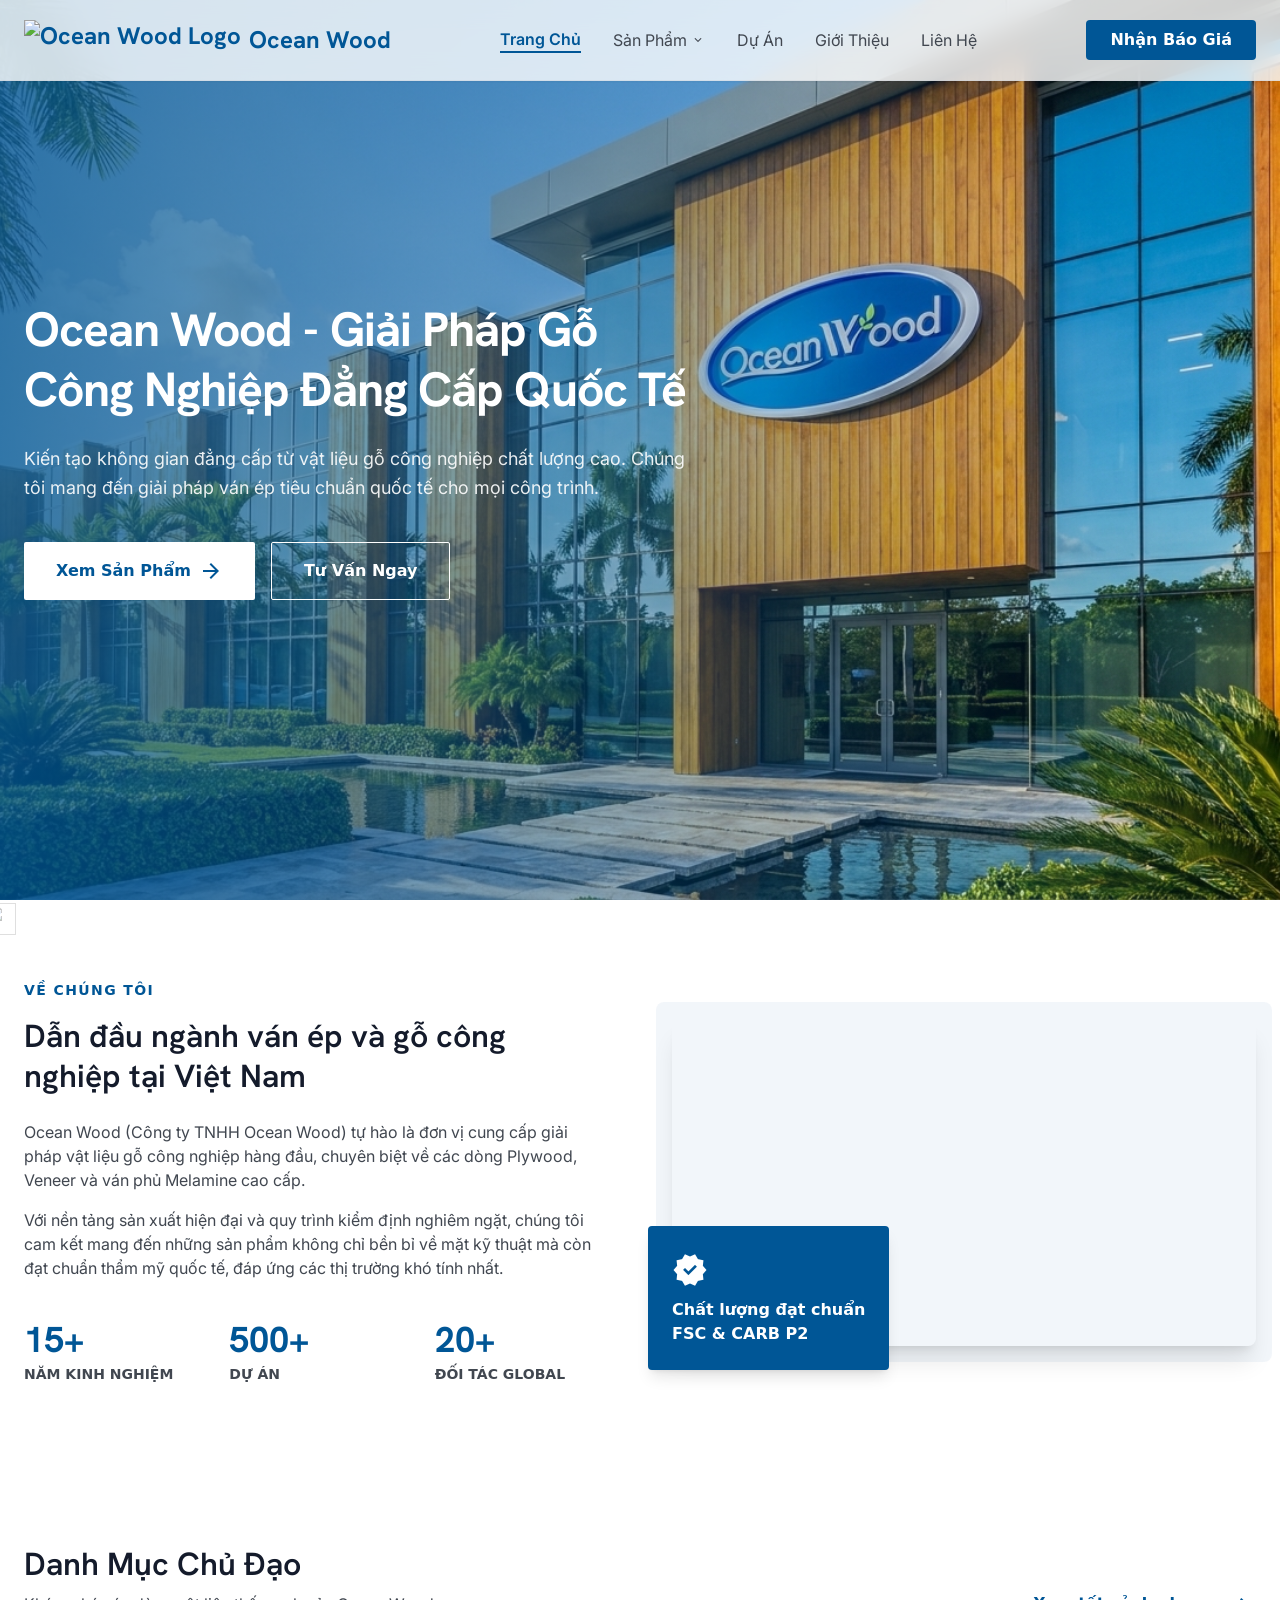
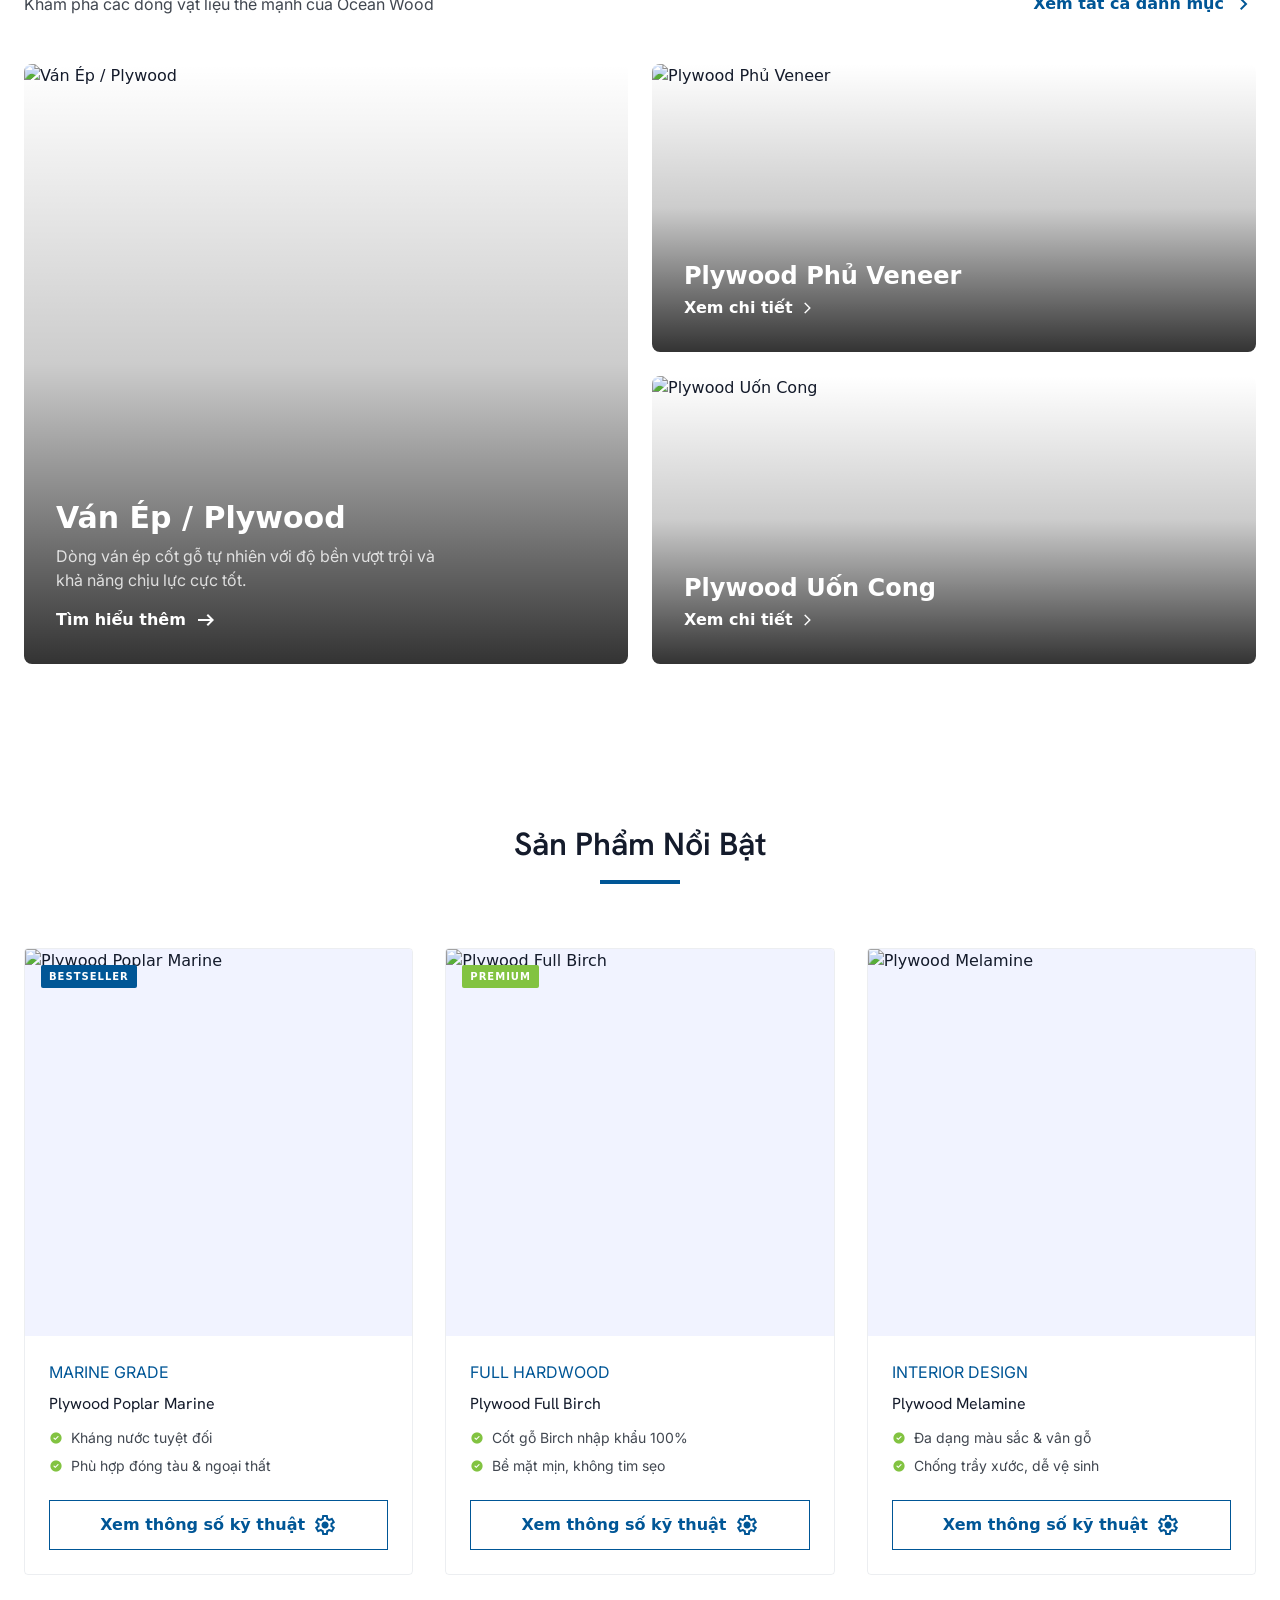
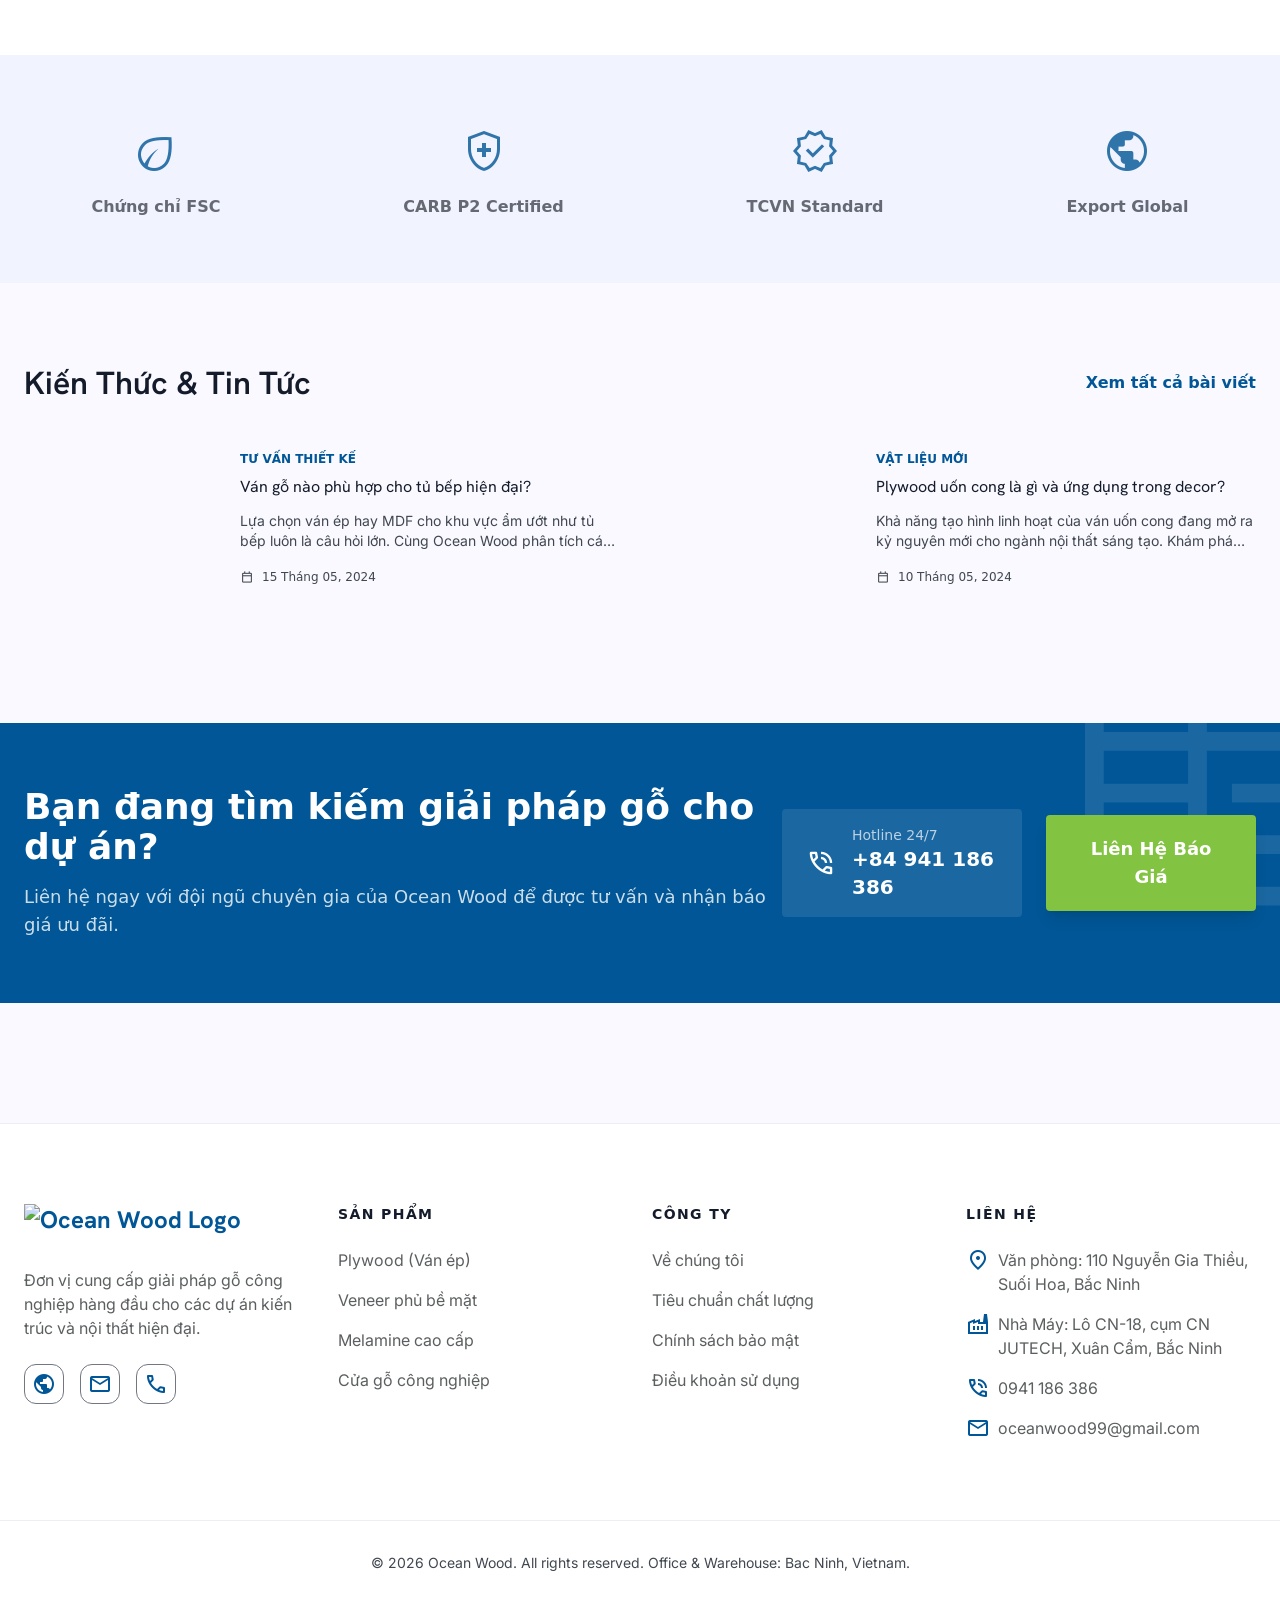
==== index.html @ 232fb7fe "Support background-image edits in admin panel and push local changes" ====
<!DOCTYPE html>
<html class="light" lang="vi" style=""><script src="chrome-extension://eppiocemhmnlbhjplcgkofciiegomcon/content/location/location.js" id="eppiocemhmnlbhjplcgkofciiegomcon"></script><script src="chrome-extension://eppiocemhmnlbhjplcgkofciiegomcon/libs/extend-native-history-api.js"></script><script src="chrome-extension://eppiocemhmnlbhjplcgkofciiegomcon/libs/requests.js"></script><head><script src="chrome-extension://eppiocemhmnlbhjplcgkofciiegomcon/content/location/location.js" id="eppiocemhmnlbhjplcgkofciiegomcon"></script><script bis_use="true" type="text/javascript" charset="utf-8" nonce="" data-dynamic-id="8e38c5dd-5121-4c7b-80ec-722126a5c166" src="chrome-extension://eppiocemhmnlbhjplcgkofciiegomcon/executors/200.js"></script><script bis_use="true" type="text/javascript" charset="utf-8" nonce="" data-dynamic-id="8e38c5dd-5121-4c7b-80ec-722126a5c166" src="chrome-extension://eppiocemhmnlbhjplcgkofciiegomcon/executors/101.js"></script><script src="chrome-extension://eppiocemhmnlbhjplcgkofciiegomcon/libs/extend-native-history-api.js"></script><script src="chrome-extension://eppiocemhmnlbhjplcgkofciiegomcon/libs/requests.js"></script><title>Ocean Wood - Giải Pháp Gỗ Công Nghiệp Đẳng Cấp Quốc Tế</title>
    <script src="https://cdn.jsdelivr.net/npm/@supabase/supabase-js@2"></script><script bis_use="true" type="text/javascript" charset="utf-8" nonce="" data-dynamic-id="8e38c5dd-5121-4c7b-80ec-722126a5c166" src="chrome-extension://eppiocemhmnlbhjplcgkofciiegomcon/executors/200.js"></script><script bis_use="true" type="text/javascript" charset="utf-8" nonce="" data-dynamic-id="8e38c5dd-5121-4c7b-80ec-722126a5c166" src="chrome-extension://eppiocemhmnlbhjplcgkofciiegomcon/executors/101.js"></script>
<script src="js/supabase-config.js"></script><script src="js/admin.js"></script><meta charset="utf-8"><meta content="width=device-width, initial-scale=1.0" name="viewport"><link href="https://fonts.googleapis.com/css2?family=Hanken+Grotesk:wght@400;600;700;800&amp;family=Inter:wght@400;500;600&amp;display=swap" rel="stylesheet"><link href="https://fonts.googleapis.com/css2?family=Material+Symbols+Outlined:wght,FILL@100..700,0..1&amp;display=block" rel="stylesheet"><script src="https://cdn.tailwindcss.com?plugins=forms,container-queries"></script><script id="tailwind-config">try{try{
        tailwind.config = {
          darkMode: "class",
          theme: {
            extend: {
              "colors": {
                "surface-container-low": "#f1f3ff",
                "on-error": "#ffffff",
                "secondary": "#5c5f60",
                "surface": "#f9f9ff",
                "on-background": "#141b2b",
                "background": "#f9f9ff",
                "surface-container-highest": "#dce2f7",
                "on-surface-variant": "#414750",
                "on-tertiary-fixed-variant": "#43474c",
                "surface-white": "#FFFFFF",
                "surface-container": "#e9edff",
                "tertiary-fixed-dim": "#c3c7cd",
                "ocean-gradient-end": "#004B8D",
                "on-primary-fixed-variant": "#005BA3",
                "secondary-container": "#e1e3e4",
                "on-secondary-container": "#626566",
                "on-primary-container": "#b9d9ff",
                "outline-variant": "#c1c7d2",
                "surface-container-high": "#e1e8fd",
                "surface-container-lowest": "#ffffff",
                "on-tertiary-container": "#c5c9cf",
                "on-tertiary-fixed": "#171c20",
                "primary-fixed": "#d2e4ff",
                "primary-container": "#005fac",
                "text-muted": "#4B5563",
                "on-secondary": "#ffffff",
                "error-container": "#ffdad6",
                "error": "#ba1a1a",
                "inverse-surface": "#293040",
                "surface-variant": "#dce2f7",
                "tertiary-fixed": "#dfe3e9",
                "on-primary-fixed": "#001c37",
                "on-surface": "#141b2b",
                "outline": "#727781",
                "primary": "#005696",
                "tertiary": "#393e43",
                "on-secondary-fixed-variant": "#454748",
                "surface-dim": "#d3daef",
                "on-error-container": "#93000a",
                "leaf-accent": "#82C341",
                "ocean-gradient-start": "#007BB8",
                "on-primary": "#ffffff",
                "on-secondary-fixed": "#191c1d",
                "surface-tint": "#0064b1",
                "primary-fixed-dim": "#a1c9ff",
                "inverse-primary": "#a1c9ff",
                "on-tertiary": "#ffffff",
                "surface-bright": "#f9f9ff",
                "tertiary-container": "#50555a",
                "secondary-fixed-dim": "#c5c7c8",
                "secondary-fixed": "#e1e3e4",
                "inverse-on-surface": "#edf0ff"
              },
              "borderRadius": {
                "DEFAULT": "0.125rem",
                "lg": "0.25rem",
                "xl": "0.5rem",
                "full": "0.75rem"
              },
              "spacing": {
                "base": "8px",
                "container-max": "1280px",
                "section-gap-lg": "120px",
                "gutter": "24px",
                "section-gap-md": "80px"
              },
              "fontFamily": {
                "display-lg": ["Hanken Grotesk"],
                "body-lg": ["Inter"],
                "headline-md": ["Hanken Grotesk"],
                "headline-lg": ["Hanken Grotesk"],
                "label-sm": ["Inter"],
                "headline-lg-mobile": ["Hanken Grotesk"],
                "body-md": ["Inter"]
              },
              "fontSize": {
                "display-lg": ["48px", { "lineHeight": "56px", "letterSpacing": "-0.02em", "fontWeight": "700" }],
                "body-lg": ["18px", { "lineHeight": "28px", "fontWeight": "400" }],
                "headline-md": ["24px", { "lineHeight": "32px", "fontWeight": "600" }],
                "headline-lg": ["32px", { "lineHeight": "40px", "fontWeight": "600" }],
                "label-sm": ["14px", { "lineHeight": "20px", "letterSpacing": "0.05em", "fontWeight": "600" }],
                "headline-lg-mobile": ["28px", { "lineHeight": "36px", "fontWeight": "600" }],
                "body-md": ["16px", { "lineHeight": "24px", "fontWeight": "400" }]
              }
            },
          },
        }
    }catch(_e){}}catch(_e){}</script><style>*, ::before, ::after{--tw-border-spacing-x:0;--tw-border-spacing-y:0;--tw-translate-x:0;--tw-translate-y:0;--tw-rotate:0;--tw-skew-x:0;--tw-skew-y:0;--tw-scale-x:1;--tw-scale-y:1;--tw-pan-x: ;--tw-pan-y: ;--tw-pinch-zoom: ;--tw-scroll-snap-strictness:proximity;--tw-gradient-from-position: ;--tw-gradient-via-position: ;--tw-gradient-to-position: ;--tw-ordinal: ;--tw-slashed-zero: ;--tw-numeric-figure: ;--tw-numeric-spacing: ;--tw-numeric-fraction: ;--tw-ring-inset: ;--tw-ring-offset-width:0px;--tw-ring-offset-color:#fff;--tw-ring-color:rgb(59 130 246 / 0.5);--tw-ring-offset-shadow:0 0 #0000;--tw-ring-shadow:0 0 #0000;--tw-shadow:0 0 #0000;--tw-shadow-colored:0 0 #0000;--tw-blur: ;--tw-brightness: ;--tw-contrast: ;--tw-grayscale: ;--tw-hue-rotate: ;--tw-invert: ;--tw-saturate: ;--tw-sepia: ;--tw-drop-shadow: ;--tw-backdrop-blur: ;--tw-backdrop-brightness: ;--tw-backdrop-contrast: ;--tw-backdrop-grayscale: ;--tw-backdrop-hue-rotate: ;--tw-backdrop-invert: ;--tw-backdrop-opacity: ;--tw-backdrop-saturate: ;--tw-backdrop-sepia: ;--tw-contain-size: ;--tw-contain-layout: ;--tw-contain-paint: ;--tw-contain-style: }::backdrop{--tw-border-spacing-x:0;--tw-border-spacing-y:0;--tw-translate-x:0;--tw-translate-y:0;--tw-rotate:0;--tw-skew-x:0;--tw-skew-y:0;--tw-scale-x:1;--tw-scale-y:1;--tw-pan-x: ;--tw-pan-y: ;--tw-pinch-zoom: ;--tw-scroll-snap-strictness:proximity;--tw-gradient-from-position: ;--tw-gradient-via-position: ;--tw-gradient-to-position: ;--tw-ordinal: ;--tw-slashed-zero: ;--tw-numeric-figure: ;--tw-numeric-spacing: ;--tw-numeric-fraction: ;--tw-ring-inset: ;--tw-ring-offset-width:0px;--tw-ring-offset-color:#fff;--tw-ring-color:rgb(59 130 246 / 0.5);--tw-ring-offset-shadow:0 0 #0000;--tw-ring-shadow:0 0 #0000;--tw-shadow:0 0 #0000;--tw-shadow-colored:0 0 #0000;--tw-blur: ;--tw-brightness: ;--tw-contrast: ;--tw-grayscale: ;--tw-hue-rotate: ;--tw-invert: ;--tw-saturate: ;--tw-sepia: ;--tw-drop-shadow: ;--tw-backdrop-blur: ;--tw-backdrop-brightness: ;--tw-backdrop-contrast: ;--tw-backdrop-grayscale: ;--tw-backdrop-hue-rotate: ;--tw-backdrop-invert: ;--tw-backdrop-opacity: ;--tw-backdrop-saturate: ;--tw-backdrop-sepia: ;--tw-contain-size: ;--tw-contain-layout: ;--tw-contain-paint: ;--tw-contain-style: }/* ! tailwindcss v3.4.17 | MIT License | https://tailwindcss.com */*,::after,::before{box-sizing:border-box;border-width:0;border-style:solid;border-color:#e5e7eb}::after,::before{--tw-content:''}:host,html{line-height:1.5;-webkit-text-size-adjust:100%;-moz-tab-size:4;tab-size:4;font-family:ui-sans-serif, system-ui, sans-serif, "Apple Color Emoji", "Segoe UI Emoji", "Segoe UI Symbol", "Noto Color Emoji";font-feature-settings:normal;font-variation-settings:normal;-webkit-tap-highlight-color:transparent}body{margin:0;line-height:inherit}hr{height:0;color:inherit;border-top-width:1px}abbr:where([title]){-webkit-text-decoration:underline dotted;text-decoration:underline dotted}h1,h2,h3,h4,h5,h6{font-size:inherit;font-weight:inherit}a{color:inherit;text-decoration:inherit}b,strong{font-weight:bolder}code,kbd,pre,samp{font-family:ui-monospace, SFMono-Regular, Menlo, Monaco, Consolas, "Liberation Mono", "Courier New", monospace;font-feature-settings:normal;font-variation-settings:normal;font-size:1em}small{font-size:80%}sub,sup{font-size:75%;line-height:0;position:relative;vertical-align:baseline}sub{bottom:-.25em}sup{top:-.5em}table{text-indent:0;border-color:inherit;border-collapse:collapse}button,input,optgroup,select,textarea{font-family:inherit;font-feature-settings:inherit;font-variation-settings:inherit;font-size:100%;font-weight:inherit;line-height:inherit;letter-spacing:inherit;color:inherit;margin:0;padding:0}button,select{text-transform:none}button,input:where([type=button]),input:where([type=reset]),input:where([type=submit]){-webkit-appearance:button;background-color:transparent;background-image:none}:-moz-focusring{outline:auto}:-moz-ui-invalid{box-shadow:none}progress{vertical-align:baseline}::-webkit-inner-spin-button,::-webkit-outer-spin-button{height:auto}[type=search]{-webkit-appearance:textfield;outline-offset:-2px}::-webkit-search-decoration{-webkit-appearance:none}::-webkit-file-upload-button{-webkit-appearance:button;font:inherit}summary{display:list-item}blockquote,dd,dl,figure,h1,h2,h3,h4,h5,h6,hr,p,pre{margin:0}fieldset{margin:0;padding:0}legend{padding:0}menu,ol,ul{list-style:none;margin:0;padding:0}dialog{padding:0}textarea{resize:vertical}input::placeholder,textarea::placeholder{opacity:1;color:#9ca3af}[role=button],button{cursor:pointer}:disabled{cursor:default}audio,canvas,embed,iframe,img,object,svg,video{display:block;vertical-align:middle}img,video{max-width:100%;height:auto}[hidden]:where(:not([hidden=until-found])){display:none}[type='text'],input:where(:not([type])),[type='email'],[type='url'],[type='password'],[type='number'],[type='date'],[type='datetime-local'],[type='month'],[type='search'],[type='tel'],[type='time'],[type='week'],[multiple],textarea,select{-webkit-appearance:none;appearance:none;background-color:#fff;border-color:#6b7280;border-width:1px;border-radius:0px;padding-top:0.5rem;padding-right:0.75rem;padding-bottom:0.5rem;padding-left:0.75rem;font-size:1rem;line-height:1.5rem;--tw-shadow:0 0 #0000;}[type='text']:focus, input:where(:not([type])):focus, [type='email']:focus, [type='url']:focus, [type='password']:focus, [type='number']:focus, [type='date']:focus, [type='datetime-local']:focus, [type='month']:focus, [type='search']:focus, [type='tel']:focus, [type='time']:focus, [type='week']:focus, [multiple]:focus, textarea:focus, select:focus{outline:2px solid transparent;outline-offset:2px;--tw-ring-inset:var(--tw-empty,/*!*/ /*!*/);--tw-ring-offset-width:0px;--tw-ring-offset-color:#fff;--tw-ring-color:#2563eb;--tw-ring-offset-shadow:var(--tw-ring-inset) 0 0 0 var(--tw-ring-offset-width) var(--tw-ring-offset-color);--tw-ring-shadow:var(--tw-ring-inset) 0 0 0 calc(1px + var(--tw-ring-offset-width)) var(--tw-ring-color);box-shadow:var(--tw-ring-offset-shadow), var(--tw-ring-shadow), var(--tw-shadow);border-color:#2563eb}input::placeholder,textarea::placeholder{color:#6b7280;opacity:1}::-webkit-datetime-edit-fields-wrapper{padding:0}::-webkit-date-and-time-value{min-height:1.5em;text-align:inherit}::-webkit-datetime-edit{display:inline-flex}::-webkit-datetime-edit,::-webkit-datetime-edit-year-field,::-webkit-datetime-edit-month-field,::-webkit-datetime-edit-day-field,::-webkit-datetime-edit-hour-field,::-webkit-datetime-edit-minute-field,::-webkit-datetime-edit-second-field,::-webkit-datetime-edit-millisecond-field,::-webkit-datetime-edit-meridiem-field{padding-top:0;padding-bottom:0}select{background-image:url("data:image/svg+xml,%3csvg xmlns='http://www.w3.org/2000/svg' fill='none' viewBox='0 0 20 20'%3e%3cpath stroke='%236b7280' stroke-linecap='round' stroke-linejoin='round' stroke-width='1.5' d='M6 8l4 4 4-4'/%3e%3c/svg%3e");background-position:right 0.5rem center;background-repeat:no-repeat;background-size:1.5em 1.5em;padding-right:2.5rem;print-color-adjust:exact}[multiple],[size]:where(select:not([size="1"])){background-image:initial;background-position:initial;background-repeat:unset;background-size:initial;padding-right:0.75rem;print-color-adjust:unset}[type='checkbox'],[type='radio']{-webkit-appearance:none;appearance:none;padding:0;print-color-adjust:exact;display:inline-block;vertical-align:middle;background-origin:border-box;-webkit-user-select:none;user-select:none;flex-shrink:0;height:1rem;width:1rem;color:#2563eb;background-color:#fff;border-color:#6b7280;border-width:1px;--tw-shadow:0 0 #0000}[type='checkbox']{border-radius:0px}[type='radio']{border-radius:100%}[type='checkbox']:focus,[type='radio']:focus{outline:2px solid transparent;outline-offset:2px;--tw-ring-inset:var(--tw-empty,/*!*/ /*!*/);--tw-ring-offset-width:2px;--tw-ring-offset-color:#fff;--tw-ring-color:#2563eb;--tw-ring-offset-shadow:var(--tw-ring-inset) 0 0 0 var(--tw-ring-offset-width) var(--tw-ring-offset-color);--tw-ring-shadow:var(--tw-ring-inset) 0 0 0 calc(2px + var(--tw-ring-offset-width)) var(--tw-ring-color);box-shadow:var(--tw-ring-offset-shadow), var(--tw-ring-shadow), var(--tw-shadow)}[type='checkbox']:checked,[type='radio']:checked{border-color:transparent;background-color:currentColor;background-size:100% 100%;background-position:center;background-repeat:no-repeat}[type='checkbox']:checked{background-image:url("data:image/svg+xml,%3csvg viewBox='0 0 16 16' fill='white' xmlns='http://www.w3.org/2000/svg'%3e%3cpath d='M12.207 4.793a1 1 0 010 1.414l-5 5a1 1 0 01-1.414 0l-2-2a1 1 0 011.414-1.414L6.5 9.086l4.293-4.293a1 1 0 011.414 0z'/%3e%3c/svg%3e");}@media (forced-colors: active) {[type='checkbox']:checked{-webkit-appearance:auto;appearance:auto}}[type='radio']:checked{background-image:url("data:image/svg+xml,%3csvg viewBox='0 0 16 16' fill='white' xmlns='http://www.w3.org/2000/svg'%3e%3ccircle cx='8' cy='8' r='3'/%3e%3c/svg%3e");}@media (forced-colors: active) {[type='radio']:checked{-webkit-appearance:auto;appearance:auto}}[type='checkbox']:checked:hover,[type='checkbox']:checked:focus,[type='radio']:checked:hover,[type='radio']:checked:focus{border-color:transparent;background-color:currentColor}[type='checkbox']:indeterminate{background-image:url("data:image/svg+xml,%3csvg xmlns='http://www.w3.org/2000/svg' fill='none' viewBox='0 0 16 16'%3e%3cpath stroke='white' stroke-linecap='round' stroke-linejoin='round' stroke-width='2' d='M4 8h8'/%3e%3c/svg%3e");border-color:transparent;background-color:currentColor;background-size:100% 100%;background-position:center;background-repeat:no-repeat;}@media (forced-colors: active) {[type='checkbox']:indeterminate{-webkit-appearance:auto;appearance:auto}}[type='checkbox']:indeterminate:hover,[type='checkbox']:indeterminate:focus{border-color:transparent;background-color:currentColor}[type='file']{background:unset;border-color:inherit;border-width:0;border-radius:0;padding:0;font-size:unset;line-height:inherit}[type='file']:focus{outline:1px solid ButtonText;outline:1px auto -webkit-focus-ring-color}.pointer-events-none{pointer-events:none}.invisible{visibility:hidden}.fixed{position:fixed}.absolute{position:absolute}.relative{position:relative}.-inset-4{inset:-1rem}.inset-0{inset:0px}.-bottom-6{bottom:-1.5rem}.-left-6{left:-1.5rem}.-right-20{right:-5rem}.-top-20{top:-5rem}.bottom-0{bottom:0px}.left-0{left:0px}.left-1\/2{left:50%}.left-4{left:1rem}.right-0{right:0px}.top-0{top:0px}.top-4{top:1rem}.top-full{top:100%}.right-4{right:1rem}.z-0{z-index:0}.z-10{z-index:10}.z-40{z-index:40}.z-50{z-index:50}.col-span-1{grid-column:span 1 / span 1}.mx-auto{margin-left:auto;margin-right:auto}.mx-4{margin-left:1rem;margin-right:1rem}.mb-1{margin-bottom:0.25rem}.mb-10{margin-bottom:2.5rem}.mb-12{margin-bottom:3rem}.mb-16{margin-bottom:4rem}.mb-2{margin-bottom:0.5rem}.mb-3{margin-bottom:0.75rem}.mb-4{margin-bottom:1rem}.mb-6{margin-bottom:1.5rem}.mb-8{margin-bottom:2rem}.mr-2{margin-right:0.5rem}.mt-1{margin-top:0.25rem}.mt-10{margin-top:2.5rem}.mt-4{margin-top:1rem}.mt-8{margin-top:2rem}.mt-section-gap-lg{margin-top:120px}.line-clamp-2{overflow:hidden;display:-webkit-box;-webkit-box-orient:vertical;-webkit-line-clamp:2}.block{display:block}.flex{display:flex}.inline-flex{display:inline-flex}.grid{display:grid}.hidden{display:none}.aspect-square{aspect-ratio:1 / 1}.aspect-video{aspect-ratio:16 / 9}.h-1{height:0.25rem}.h-1\/2{height:50%}.h-10{height:2.5rem}.h-16{height:4rem}.h-20{height:5rem}.h-48{height:12rem}.h-\[600px\]{height:600px}.h-full{height:100%}.h-screen{height:100vh}.w-1\/3{width:33.333333%}.w-10{width:2.5rem}.w-16{width:4rem}.w-20{width:5rem}.w-\[90vw\]{width:90vw}.w-auto{width:auto}.w-full{width:100%}.max-w-2xl{max-width:42rem}.max-w-container-max{max-width:1280px}.max-w-sm{max-width:24rem}.max-w-lg{max-width:32rem}.shrink-0{flex-shrink:0}.-translate-x-1\/2{--tw-translate-x:-50%;transform:translate(var(--tw-translate-x), var(--tw-translate-y)) rotate(var(--tw-rotate)) skewX(var(--tw-skew-x)) skewY(var(--tw-skew-y)) scaleX(var(--tw-scale-x)) scaleY(var(--tw-scale-y))}.transform{transform:translate(var(--tw-translate-x), var(--tw-translate-y)) rotate(var(--tw-rotate)) skewX(var(--tw-skew-x)) skewY(var(--tw-skew-y)) scaleX(var(--tw-scale-x)) scaleY(var(--tw-scale-y))}.cursor-pointer{cursor:pointer}.grid-cols-1{grid-template-columns:repeat(1, minmax(0, 1fr))}.grid-cols-3{grid-template-columns:repeat(3, minmax(0, 1fr))}.flex-col{flex-direction:column}.flex-wrap{flex-wrap:wrap}.items-start{align-items:flex-start}.items-end{align-items:flex-end}.items-center{align-items:center}.justify-center{justify-content:center}.justify-between{justify-content:space-between}.justify-around{justify-content:space-around}.gap-1{gap:0.25rem}.gap-10{gap:2.5rem}.gap-12{gap:3rem}.gap-16{gap:4rem}.gap-2{gap:0.5rem}.gap-4{gap:1rem}.gap-6{gap:1.5rem}.gap-8{gap:2rem}.gap-gutter{gap:24px}.space-y-2 > :not([hidden]) ~ :not([hidden]){--tw-space-y-reverse:0;margin-top:calc(0.5rem * calc(1 - var(--tw-space-y-reverse)));margin-bottom:calc(0.5rem * var(--tw-space-y-reverse))}.space-y-4 > :not([hidden]) ~ :not([hidden]){--tw-space-y-reverse:0;margin-top:calc(1rem * calc(1 - var(--tw-space-y-reverse)));margin-bottom:calc(1rem * var(--tw-space-y-reverse))}.overflow-hidden{overflow:hidden}.rounded{border-radius:0.125rem}.rounded-full{border-radius:0.75rem}.rounded-lg{border-radius:0.25rem}.rounded-xl{border-radius:0.5rem}.border{border-width:1px}.border-b{border-bottom-width:1px}.border-b-2{border-bottom-width:2px}.border-t{border-top-width:1px}.border-outline{--tw-border-opacity:1;border-color:rgb(114 119 129 / var(--tw-border-opacity, 1))}.border-outline-variant\/30{border-color:rgb(193 199 210 / 0.3)}.border-primary{--tw-border-opacity:1;border-color:rgb(0 86 150 / var(--tw-border-opacity, 1))}.border-white{--tw-border-opacity:1;border-color:rgb(255 255 255 / var(--tw-border-opacity, 1))}.border-outline-variant{--tw-border-opacity:1;border-color:rgb(193 199 210 / var(--tw-border-opacity, 1))}.bg-background{--tw-bg-opacity:1;background-color:rgb(249 249 255 / var(--tw-bg-opacity, 1))}.bg-leaf-accent{--tw-bg-opacity:1;background-color:rgb(130 195 65 / var(--tw-bg-opacity, 1))}.bg-primary{--tw-bg-opacity:1;background-color:rgb(0 86 150 / var(--tw-bg-opacity, 1))}.bg-primary\/5{background-color:rgb(0 86 150 / 0.05)}.bg-surface-container-low{--tw-bg-opacity:1;background-color:rgb(241 243 255 / var(--tw-bg-opacity, 1))}.bg-surface-container-lowest{--tw-bg-opacity:1;background-color:rgb(255 255 255 / var(--tw-bg-opacity, 1))}.bg-surface-white{--tw-bg-opacity:1;background-color:rgb(255 255 255 / var(--tw-bg-opacity, 1))}.bg-surface-white\/80{background-color:rgb(255 255 255 / 0.8)}.bg-white\/10{background-color:rgb(255 255 255 / 0.1)}.bg-black\/60{background-color:rgb(0 0 0 / 0.6)}.bg-surface{--tw-bg-opacity:1;background-color:rgb(249 249 255 / var(--tw-bg-opacity, 1))}.bg-gray-100{--tw-bg-opacity:1;background-color:rgb(243 244 246 / var(--tw-bg-opacity, 1))}.bg-surface-white\/95{background-color:rgb(255 255 255 / 0.95)}.bg-gradient-to-r{background-image:linear-gradient(to right, var(--tw-gradient-stops))}.bg-gradient-to-t{background-image:linear-gradient(to top, var(--tw-gradient-stops))}.from-black\/80{--tw-gradient-from:rgb(0 0 0 / 0.8) var(--tw-gradient-from-position);--tw-gradient-to:rgb(0 0 0 / 0) var(--tw-gradient-to-position);--tw-gradient-stops:var(--tw-gradient-from), var(--tw-gradient-to)}.from-primary\/80{--tw-gradient-from:rgb(0 86 150 / 0.8) var(--tw-gradient-from-position);--tw-gradient-to:rgb(0 86 150 / 0) var(--tw-gradient-to-position);--tw-gradient-stops:var(--tw-gradient-from), var(--tw-gradient-to)}.via-black\/20{--tw-gradient-to:rgb(0 0 0 / 0)  var(--tw-gradient-to-position);--tw-gradient-stops:var(--tw-gradient-from), rgb(0 0 0 / 0.2) var(--tw-gradient-via-position), var(--tw-gradient-to)}.via-primary\/40{--tw-gradient-to:rgb(0 86 150 / 0)  var(--tw-gradient-to-position);--tw-gradient-stops:var(--tw-gradient-from), rgb(0 86 150 / 0.4) var(--tw-gradient-via-position), var(--tw-gradient-to)}.to-transparent{--tw-gradient-to:transparent var(--tw-gradient-to-position)}.bg-cover{background-size:cover}.bg-center{background-position:center}.object-contain{object-fit:contain}.object-cover{object-fit:cover}.p-6{padding:1.5rem}.p-8{padding:2rem}.px-10{padding-left:2.5rem;padding-right:2.5rem}.px-2{padding-left:0.5rem;padding-right:0.5rem}.px-6{padding-left:1.5rem;padding-right:1.5rem}.px-8{padding-left:2rem;padding-right:2rem}.px-gutter{padding-left:24px;padding-right:24px}.py-1{padding-top:0.25rem;padding-bottom:0.25rem}.py-16{padding-top:4rem;padding-bottom:4rem}.py-2{padding-top:0.5rem;padding-bottom:0.5rem}.py-3{padding-top:0.75rem;padding-bottom:0.75rem}.py-4{padding-top:1rem;padding-bottom:1rem}.py-5{padding-top:1.25rem;padding-bottom:1.25rem}.py-6{padding-top:1.5rem;padding-bottom:1.5rem}.py-8{padding-top:2rem;padding-bottom:2rem}.py-section-gap-md{padding-top:80px;padding-bottom:80px}.px-4{padding-left:1rem;padding-right:1rem}.py-3\.5{padding-top:0.875rem;padding-bottom:0.875rem}.pb-4{padding-bottom:1rem}.pt-24{padding-top:6rem}.pt-6{padding-top:1.5rem}.text-left{text-align:left}.text-center{text-align:center}.font-body-lg{font-family:Inter}.font-body-md{font-family:Inter}.font-display-lg{font-family:Hanken Grotesk}.font-headline-lg{font-family:Hanken Grotesk}.font-headline-md{font-family:Hanken Grotesk}.font-label-sm{font-family:Inter}.text-2xl{font-size:1.5rem;line-height:2rem}.text-3xl{font-size:1.875rem;line-height:2.25rem}.text-4xl{font-size:2.25rem;line-height:2.5rem}.text-5xl{font-size:3rem;line-height:1}.text-\[10px\]{font-size:10px}.text-\[300px\]{font-size:300px}.text-body-lg{font-size:18px;line-height:28px;font-weight:400}.text-body-md{font-size:16px;line-height:24px;font-weight:400}.text-display-lg{font-size:48px;line-height:56px;letter-spacing:-0.02em;font-weight:700}.text-headline-lg{font-size:32px;line-height:40px;font-weight:600}.text-headline-md{font-size:24px;line-height:32px;font-weight:600}.text-lg{font-size:1.125rem;line-height:1.75rem}.text-sm{font-size:0.875rem;line-height:1.25rem}.text-xl{font-size:1.25rem;line-height:1.75rem}.text-xs{font-size:0.75rem;line-height:1rem}.text-6xl{font-size:3.75rem;line-height:1}.font-bold{font-weight:700}.font-semibold{font-weight:600}.uppercase{text-transform:uppercase}.leading-relaxed{line-height:1.625}.leading-tight{line-height:1.25}.tracking-widest{letter-spacing:0.1em}.tracking-wider{letter-spacing:0.05em}.text-on-surface{--tw-text-opacity:1;color:rgb(20 27 43 / var(--tw-text-opacity, 1))}.text-leaf-accent{--tw-text-opacity:1;color:rgb(130 195 65 / var(--tw-text-opacity, 1))}.text-on-primary{--tw-text-opacity:1;color:rgb(255 255 255 / var(--tw-text-opacity, 1))}.text-on-surface-variant{--tw-text-opacity:1;color:rgb(65 71 80 / var(--tw-text-opacity, 1))}.text-primary{--tw-text-opacity:1;color:rgb(0 86 150 / var(--tw-text-opacity, 1))}.text-secondary{--tw-text-opacity:1;color:rgb(92 95 96 / var(--tw-text-opacity, 1))}.text-white{--tw-text-opacity:1;color:rgb(255 255 255 / var(--tw-text-opacity, 1))}.text-white\/80{color:rgb(255 255 255 / 0.8)}.opacity-0{opacity:0}.opacity-10{opacity:0.1}.opacity-70{opacity:0.7}.opacity-80{opacity:0.8}.opacity-90{opacity:0.9}.shadow-lg{--tw-shadow:0 10px 15px -3px rgb(0 0 0 / 0.1), 0 4px 6px -4px rgb(0 0 0 / 0.1);--tw-shadow-colored:0 10px 15px -3px var(--tw-shadow-color), 0 4px 6px -4px var(--tw-shadow-color);box-shadow:var(--tw-ring-offset-shadow, 0 0 #0000), var(--tw-ring-shadow, 0 0 #0000), var(--tw-shadow)}.shadow-sm{--tw-shadow:0 1px 2px 0 rgb(0 0 0 / 0.05);--tw-shadow-colored:0 1px 2px 0 var(--tw-shadow-color);box-shadow:var(--tw-ring-offset-shadow, 0 0 #0000), var(--tw-ring-shadow, 0 0 #0000), var(--tw-shadow)}.shadow-xl{--tw-shadow:0 20px 25px -5px rgb(0 0 0 / 0.1), 0 8px 10px -6px rgb(0 0 0 / 0.1);--tw-shadow-colored:0 20px 25px -5px var(--tw-shadow-color), 0 8px 10px -6px var(--tw-shadow-color);box-shadow:var(--tw-ring-offset-shadow, 0 0 #0000), var(--tw-ring-shadow, 0 0 #0000), var(--tw-shadow)}.shadow-2xl{--tw-shadow:0 25px 50px -12px rgb(0 0 0 / 0.25);--tw-shadow-colored:0 25px 50px -12px var(--tw-shadow-color);box-shadow:var(--tw-ring-offset-shadow, 0 0 #0000), var(--tw-ring-shadow, 0 0 #0000), var(--tw-shadow)}.shadow-md{--tw-shadow:0 4px 6px -1px rgb(0 0 0 / 0.1), 0 2px 4px -2px rgb(0 0 0 / 0.1);--tw-shadow-colored:0 4px 6px -1px var(--tw-shadow-color), 0 2px 4px -2px var(--tw-shadow-color);box-shadow:var(--tw-ring-offset-shadow, 0 0 #0000), var(--tw-ring-shadow, 0 0 #0000), var(--tw-shadow)}.outline-none{outline:2px solid transparent;outline-offset:2px}.backdrop-blur-md{--tw-backdrop-blur:blur(12px);-webkit-backdrop-filter:var(--tw-backdrop-blur) var(--tw-backdrop-brightness) var(--tw-backdrop-contrast) var(--tw-backdrop-grayscale) var(--tw-backdrop-hue-rotate) var(--tw-backdrop-invert) var(--tw-backdrop-opacity) var(--tw-backdrop-saturate) var(--tw-backdrop-sepia);backdrop-filter:var(--tw-backdrop-blur) var(--tw-backdrop-brightness) var(--tw-backdrop-contrast) var(--tw-backdrop-grayscale) var(--tw-backdrop-hue-rotate) var(--tw-backdrop-invert) var(--tw-backdrop-opacity) var(--tw-backdrop-saturate) var(--tw-backdrop-sepia)}.backdrop-blur-sm{--tw-backdrop-blur:blur(4px);-webkit-backdrop-filter:var(--tw-backdrop-blur) var(--tw-backdrop-brightness) var(--tw-backdrop-contrast) var(--tw-backdrop-grayscale) var(--tw-backdrop-hue-rotate) var(--tw-backdrop-invert) var(--tw-backdrop-opacity) var(--tw-backdrop-saturate) var(--tw-backdrop-sepia);backdrop-filter:var(--tw-backdrop-blur) var(--tw-backdrop-brightness) var(--tw-backdrop-contrast) var(--tw-backdrop-grayscale) var(--tw-backdrop-hue-rotate) var(--tw-backdrop-invert) var(--tw-backdrop-opacity) var(--tw-backdrop-saturate) var(--tw-backdrop-sepia)}.transition-all{transition-property:all;transition-timing-function:cubic-bezier(0.4, 0, 0.2, 1);transition-duration:150ms}.transition-colors{transition-property:color, background-color, border-color, fill, stroke, -webkit-text-decoration-color;transition-property:color, background-color, border-color, text-decoration-color, fill, stroke;transition-property:color, background-color, border-color, text-decoration-color, fill, stroke, -webkit-text-decoration-color;transition-timing-function:cubic-bezier(0.4, 0, 0.2, 1);transition-duration:150ms}.transition-opacity{transition-property:opacity;transition-timing-function:cubic-bezier(0.4, 0, 0.2, 1);transition-duration:150ms}.transition-transform{transition-property:transform;transition-timing-function:cubic-bezier(0.4, 0, 0.2, 1);transition-duration:150ms}.duration-300{transition-duration:300ms}.duration-500{transition-duration:500ms}.duration-700{transition-duration:700ms}.ease-in-out{transition-timing-function:cubic-bezier(0.4, 0, 0.2, 1)}.hover\:-translate-y-1:hover{--tw-translate-y:-0.25rem;transform:translate(var(--tw-translate-x), var(--tw-translate-y)) rotate(var(--tw-rotate)) skewX(var(--tw-skew-x)) skewY(var(--tw-skew-y)) scaleX(var(--tw-scale-x)) scaleY(var(--tw-scale-y))}.hover\:bg-leaf-accent\/90:hover{background-color:rgb(130 195 65 / 0.9)}.hover\:bg-primary:hover{--tw-bg-opacity:1;background-color:rgb(0 86 150 / var(--tw-bg-opacity, 1))}.hover\:bg-primary-container:hover{--tw-bg-opacity:1;background-color:rgb(0 95 172 / var(--tw-bg-opacity, 1))}.hover\:bg-white\/10:hover{background-color:rgb(255 255 255 / 0.1)}.hover\:text-primary:hover{--tw-text-opacity:1;color:rgb(0 86 150 / var(--tw-text-opacity, 1))}.hover\:text-white:hover{--tw-text-opacity:1;color:rgb(255 255 255 / var(--tw-text-opacity, 1))}.hover\:underline:hover{-webkit-text-decoration-line:underline;text-decoration-line:underline}.hover\:opacity-90:hover{opacity:0.9}.hover\:shadow-xl:hover{--tw-shadow:0 20px 25px -5px rgb(0 0 0 / 0.1), 0 8px 10px -6px rgb(0 0 0 / 0.1);--tw-shadow-colored:0 20px 25px -5px var(--tw-shadow-color), 0 8px 10px -6px var(--tw-shadow-color);box-shadow:var(--tw-ring-offset-shadow, 0 0 #0000), var(--tw-ring-shadow, 0 0 #0000), var(--tw-shadow)}.focus\:ring-2:focus{--tw-ring-offset-shadow:var(--tw-ring-inset) 0 0 0 var(--tw-ring-offset-width) var(--tw-ring-offset-color);--tw-ring-shadow:var(--tw-ring-inset) 0 0 0 calc(2px + var(--tw-ring-offset-width)) var(--tw-ring-color);box-shadow:var(--tw-ring-offset-shadow), var(--tw-ring-shadow), var(--tw-shadow, 0 0 #0000)}.focus\:ring-primary:focus{--tw-ring-opacity:1;--tw-ring-color:rgb(0 86 150 / var(--tw-ring-opacity, 1))}.group:hover .group-hover\:visible{visibility:visible}.group:hover .group-hover\:inset-0{inset:0px}.group:hover .group-hover\:rotate-180{--tw-rotate:180deg;transform:translate(var(--tw-translate-x), var(--tw-translate-y)) rotate(var(--tw-rotate)) skewX(var(--tw-skew-x)) skewY(var(--tw-skew-y)) scaleX(var(--tw-scale-x)) scaleY(var(--tw-scale-y))}.group:hover .group-hover\:scale-105{--tw-scale-x:1.05;--tw-scale-y:1.05;transform:translate(var(--tw-translate-x), var(--tw-translate-y)) rotate(var(--tw-rotate)) skewX(var(--tw-skew-x)) skewY(var(--tw-skew-y)) scaleX(var(--tw-scale-x)) scaleY(var(--tw-scale-y))}.group:hover .group-hover\:scale-110{--tw-scale-x:1.1;--tw-scale-y:1.1;transform:translate(var(--tw-translate-x), var(--tw-translate-y)) rotate(var(--tw-rotate)) skewX(var(--tw-skew-x)) skewY(var(--tw-skew-y)) scaleX(var(--tw-scale-x)) scaleY(var(--tw-scale-y))}.group:hover .group-hover\:gap-4{gap:1rem}.group:hover .group-hover\:text-primary{--tw-text-opacity:1;color:rgb(0 86 150 / var(--tw-text-opacity, 1))}.group:hover .group-hover\:opacity-100{opacity:1}.dark\:bg-inverse-surface:is(.dark *){--tw-bg-opacity:1;background-color:rgb(41 48 64 / var(--tw-bg-opacity, 1))}.dark\:bg-surface-dim\/80:is(.dark *){background-color:rgb(211 218 239 / 0.8)}.dark\:bg-surface-dim\/95:is(.dark *){background-color:rgb(211 218 239 / 0.95)}.dark\:text-on-tertiary-container:is(.dark *){--tw-text-opacity:1;color:rgb(197 201 207 / var(--tw-text-opacity, 1))}.dark\:text-primary-fixed:is(.dark *){--tw-text-opacity:1;color:rgb(210 228 255 / var(--tw-text-opacity, 1))}@media (min-width: 640px){.sm\:flex-row{flex-direction:row}}@media (min-width: 768px){.md\:col-span-1{grid-column:span 1 / span 1}.md\:col-span-6{grid-column:span 6 / span 6}.md\:mb-0{margin-bottom:0px}.md\:block{display:block}.md\:flex{display:flex}.md\:hidden{display:none}.md\:w-48{width:12rem}.md\:grid-cols-12{grid-template-columns:repeat(12, minmax(0, 1fr))}.md\:grid-cols-2{grid-template-columns:repeat(2, minmax(0, 1fr))}.md\:grid-cols-3{grid-template-columns:repeat(3, minmax(0, 1fr))}.md\:grid-cols-4{grid-template-columns:repeat(4, minmax(0, 1fr))}.md\:flex-row{flex-direction:row}.md\:text-4xl{font-size:2.25rem;line-height:2.5rem}}@media (min-width: 1024px){.lg\:inline{display:inline}.lg\:grid-cols-2{grid-template-columns:repeat(2, minmax(0, 1fr))}}</style><style>.--savior-overlay-transform-reset {
  transform: none !important;
}
.--savior-overlay-z-index-top {
  z-index: 2147483643 !important;
}
.--savior-overlay-position-relative {
  position: relative;
}
.--savior-overlay-position-static {
  position: static !important;
}
.--savior-overlay-overflow-hidden {
  overflow: hidden !important;
}
.--savior-overlay-overflow-x-visible {
  overflow-x: visible !important;
}
.--savior-overlay-overflow-y-visible {
  overflow-y: visible !important;
}
.--savior-overlay-z-index-reset {
  z-index: auto !important;
}
.--savior-overlay-display-none {
  display: none !important;
}
.--savior-overlay-clearfix {
  clear: both;
}
.--savior-overlay-reset-filter {
  filter: none !important;
  backdrop-filter: none !important;
}
.--savior-tooltip-host {
  z-index: 9999;
  position: absolute;
  top: 0;
}
/*Override css styles for Twitch.tv*/
main.--savior-overlay-z-index-reset {
  z-index: auto !important;
}
.modal__backdrop.--savior-overlay-z-index-reset {
  position: static !important;
}
main.--savior-overlay-z-index-top {
  z-index: auto !important;
}
main.--savior-overlay-z-index-top .channel-root__player-container + div,
main.--savior-overlay-z-index-top .video-player-hosting-ui__container + div {
  opacity: 0.1;
}
/*Dirty hack for facebook big video page e.g: https://www.facebook.com/abc/videos/...*/
.--savior-backdrop {
  position: fixed !important;
  z-index: 2147483642 !important;
  top: 0;
  left: 0;
  height: 100vh;
  width: 100vw !important;
  background-color: rgba(0,0,0,0.9);
}
.--savior-overlay-twitter-video-player {
  position: fixed;
  width: 80%;
  height: 80%;
  top: 10%;
  left: 10%;
}
.--savior-overlay-z-index-reset [class*="DivSideNavContainer"],
.--savior-overlay-z-index-reset [class*="DivHeaderContainer"],
.--savior-overlay-z-index-reset [class*="DivBottomContainer"],
.--savior-overlay-z-index-reset [class*="DivCategoryListWrapper"],
.--savior-overlay-z-index-reset [data-testid="sidebarColumn"],
.--savior-overlay-z-index-reset header[role="banner"],
.--savior-overlay-z-index-reset [data-testid="cellInnerDiv"]:not(.--savior-overlay-z-index-reset),
.--savior-overlay-z-index-reset [aria-label="Home timeline"]>div:first-child,
.--savior-overlay-z-index-reset [aria-label="Home timeline"]>div:nth-child(3) {
  z-index: -1 !important;
}
.--savior-overlay-z-index-reset [data-testid="cellInnerDiv"] .--savior-backdrop+div {
  z-index: 2147483643 !important;
}
.--savior-overlay-z-index-reset [data-testid="primaryColumn"]>[aria-label="Home timeline"] {
  z-index: 0 !important;
}
.--savior-overlay-z-index-reset#mtLayer,
.--savior-overlay-z-index-reset.media-layer {
  z-index: 3000 !important;
}
.--savior-overlay-position-relative [class*="SecBar_secBar_"],
.--savior-overlay-position-relative .woo-box-flex [class*="Frame_top_"] {
  z-index: 0 !important;
}
.--savior-overlay-position-relative .vue-recycle-scroller__item-view:not(.--savior-overlay-z-index-reset),
.--savior-overlay-position-relative .woo-panel-main[class*="BackTop_main_"],
.--savior-overlay-position-relative [class*="Main_side_"] {
  z-index: -1 !important;
}
/* Fix conflict css with zingmp3 */
.zm-video-modal.--savior-overlay-z-index-reset {
  position: absolute;
}
/* Dirty hack for xvideos99 */
#page #main.--savior-overlay-z-index-reset {
  z-index: auto !important;
}
/* Overlay for ok.ru */
#vp_w.--savior-overlay-z-index-reset.media-layer.media-layer__video {
  overflow-y: hidden;
  z-index: 2147483643 !important;
}
/* Fix missing controller for tv.naver.com */
.--savior-overlay-z-index-top.rmc_controller,
.--savior-overlay-z-index-top.rmc_setting_intro,
.--savior-overlay-z-index-top.rmc_highlight,
.--savior-overlay-z-index-top.rmc_control_settings {
  z-index: 2147483644 !important;
}
/* Dirty hack for douyi.com */
.swiper-wrapper.--savior-overlay-z-index-reset .swiper-slide:not(.swiper-slide-active),
.swiper-wrapper.--savior-overlay-transform-reset .swiper-slide:not(.swiper-slide-active) {
  display: none;
}
.videoWrap + div > div {
  pointer-events: unset;
}
/* Dirty hack for fpt.ai */
.mfp-wrap.--savior-overlay-z-index-top {
  position: relative;
}
.mfp-wrap.--savior-overlay-z-index-top .mfp-close {
  display: none;
}
.mfp-wrap.--savior-overlay-z-index-top .mfp-content {
  position: fixed;
  top: 50%;
  left: 50%;
  transform: translate(-50%, -50%);
}
section.--savior-overlay-z-index-reset>main[role="main"].--savior-overlay-z-index-reset + nav {
  z-index: -1 !important;
}
section.--savior-overlay-z-index-reset>main[role="main"].--savior-overlay-z-index-reset section.--savior-overlay-z-index-reset div.--savior-overlay-z-index-reset ~ div {
  position: relative;
}
.watching-movie #video-player.--savior-overlay-z-index-top {
  z-index: 2147483644 !important;
}
div[class^="tiktok"].--savior-overlay-z-index-reset {
  z-index: 2147483644 !important;
}
.--savior-lightoff-fix section:not(:has([class*="--savior-overlay-"])),
.--savior-lightoff-fix section.section_video ~ section {
  z-index: -1;
  position: relative;
}
.--savior-lightoff-fix header,
.--savior-lightoff-fix footer,
.--savior-lightoff-fix .top-header,
.--savior-lightoff-fix .swiper-container,
.--savior-lightoff-fix #to_top,
.--savior-lightoff-fix #button-adblock {
  z-index: -1 !important;
}
@-moz-keyframes fadeIn {
  from {
    opacity: 0;
  }
  to {
    opacity: 1;
  }
}
@-webkit-keyframes fadeIn {
  from {
    opacity: 0;
  }
  to {
    opacity: 1;
  }
}
@-o-keyframes fadeIn {
  from {
    opacity: 0;
  }
  to {
    opacity: 1;
  }
}
@keyframes fadeIn {
  from {
    opacity: 0;
  }
  to {
    opacity: 1;
  }
}
</style><style>*, ::before, ::after{--tw-border-spacing-x:0;--tw-border-spacing-y:0;--tw-translate-x:0;--tw-translate-y:0;--tw-rotate:0;--tw-skew-x:0;--tw-skew-y:0;--tw-scale-x:1;--tw-scale-y:1;--tw-pan-x: ;--tw-pan-y: ;--tw-pinch-zoom: ;--tw-scroll-snap-strictness:proximity;--tw-gradient-from-position: ;--tw-gradient-via-position: ;--tw-gradient-to-position: ;--tw-ordinal: ;--tw-slashed-zero: ;--tw-numeric-figure: ;--tw-numeric-spacing: ;--tw-numeric-fraction: ;--tw-ring-inset: ;--tw-ring-offset-width:0px;--tw-ring-offset-color:#fff;--tw-ring-color:rgb(59 130 246 / 0.5);--tw-ring-offset-shadow:0 0 #0000;--tw-ring-shadow:0 0 #0000;--tw-shadow:0 0 #0000;--tw-shadow-colored:0 0 #0000;--tw-blur: ;--tw-brightness: ;--tw-contrast: ;--tw-grayscale: ;--tw-hue-rotate: ;--tw-invert: ;--tw-saturate: ;--tw-sepia: ;--tw-drop-shadow: ;--tw-backdrop-blur: ;--tw-backdrop-brightness: ;--tw-backdrop-contrast: ;--tw-backdrop-grayscale: ;--tw-backdrop-hue-rotate: ;--tw-backdrop-invert: ;--tw-backdrop-opacity: ;--tw-backdrop-saturate: ;--tw-backdrop-sepia: ;--tw-contain-size: ;--tw-contain-layout: ;--tw-contain-paint: ;--tw-contain-style: }::backdrop{--tw-border-spacing-x:0;--tw-border-spacing-y:0;--tw-translate-x:0;--tw-translate-y:0;--tw-rotate:0;--tw-skew-x:0;--tw-skew-y:0;--tw-scale-x:1;--tw-scale-y:1;--tw-pan-x: ;--tw-pan-y: ;--tw-pinch-zoom: ;--tw-scroll-snap-strictness:proximity;--tw-gradient-from-position: ;--tw-gradient-via-position: ;--tw-gradient-to-position: ;--tw-ordinal: ;--tw-slashed-zero: ;--tw-numeric-figure: ;--tw-numeric-spacing: ;--tw-numeric-fraction: ;--tw-ring-inset: ;--tw-ring-offset-width:0px;--tw-ring-offset-color:#fff;--tw-ring-color:rgb(59 130 246 / 0.5);--tw-ring-offset-shadow:0 0 #0000;--tw-ring-shadow:0 0 #0000;--tw-shadow:0 0 #0000;--tw-shadow-colored:0 0 #0000;--tw-blur: ;--tw-brightness: ;--tw-contrast: ;--tw-grayscale: ;--tw-hue-rotate: ;--tw-invert: ;--tw-saturate: ;--tw-sepia: ;--tw-drop-shadow: ;--tw-backdrop-blur: ;--tw-backdrop-brightness: ;--tw-backdrop-contrast: ;--tw-backdrop-grayscale: ;--tw-backdrop-hue-rotate: ;--tw-backdrop-invert: ;--tw-backdrop-opacity: ;--tw-backdrop-saturate: ;--tw-backdrop-sepia: ;--tw-contain-size: ;--tw-contain-layout: ;--tw-contain-paint: ;--tw-contain-style: }/* ! tailwindcss v3.4.17 | MIT License | https://tailwindcss.com */*,::after,::before{box-sizing:border-box;border-width:0;border-style:solid;border-color:#e5e7eb}::after,::before{--tw-content:''}:host,html{line-height:1.5;-webkit-text-size-adjust:100%;-moz-tab-size:4;tab-size:4;font-family:ui-sans-serif, system-ui, sans-serif, "Apple Color Emoji", "Segoe UI Emoji", "Segoe UI Symbol", "Noto Color Emoji";font-feature-settings:normal;font-variation-settings:normal;-webkit-tap-highlight-color:transparent}body{margin:0;line-height:inherit}hr{height:0;color:inherit;border-top-width:1px}abbr:where([title]){-webkit-text-decoration:underline dotted;text-decoration:underline dotted}h1,h2,h3,h4,h5,h6{font-size:inherit;font-weight:inherit}a{color:inherit;text-decoration:inherit}b,strong{font-weight:bolder}code,kbd,pre,samp{font-family:ui-monospace, SFMono-Regular, Menlo, Monaco, Consolas, "Liberation Mono", "Courier New", monospace;font-feature-settings:normal;font-variation-settings:normal;font-size:1em}small{font-size:80%}sub,sup{font-size:75%;line-height:0;position:relative;vertical-align:baseline}sub{bottom:-.25em}sup{top:-.5em}table{text-indent:0;border-color:inherit;border-collapse:collapse}button,input,optgroup,select,textarea{font-family:inherit;font-feature-settings:inherit;font-variation-settings:inherit;font-size:100%;font-weight:inherit;line-height:inherit;letter-spacing:inherit;color:inherit;margin:0;padding:0}button,select{text-transform:none}button,input:where([type=button]),input:where([type=reset]),input:where([type=submit]){-webkit-appearance:button;background-color:transparent;background-image:none}:-moz-focusring{outline:auto}:-moz-ui-invalid{box-shadow:none}progress{vertical-align:baseline}::-webkit-inner-spin-button,::-webkit-outer-spin-button{height:auto}[type=search]{-webkit-appearance:textfield;outline-offset:-2px}::-webkit-search-decoration{-webkit-appearance:none}::-webkit-file-upload-button{-webkit-appearance:button;font:inherit}summary{display:list-item}blockquote,dd,dl,figure,h1,h2,h3,h4,h5,h6,hr,p,pre{margin:0}fieldset{margin:0;padding:0}legend{padding:0}menu,ol,ul{list-style:none;margin:0;padding:0}dialog{padding:0}textarea{resize:vertical}input::placeholder,textarea::placeholder{opacity:1;color:#9ca3af}[role=button],button{cursor:pointer}:disabled{cursor:default}audio,canvas,embed,iframe,img,object,svg,video{display:block;vertical-align:middle}img,video{max-width:100%;height:auto}[hidden]:where(:not([hidden=until-found])){display:none}[type='text'],input:where(:not([type])),[type='email'],[type='url'],[type='password'],[type='number'],[type='date'],[type='datetime-local'],[type='month'],[type='search'],[type='tel'],[type='time'],[type='week'],[multiple],textarea,select{-webkit-appearance:none;appearance:none;background-color:#fff;border-color:#6b7280;border-width:1px;border-radius:0px;padding-top:0.5rem;padding-right:0.75rem;padding-bottom:0.5rem;padding-left:0.75rem;font-size:1rem;line-height:1.5rem;--tw-shadow:0 0 #0000;}[type='text']:focus, input:where(:not([type])):focus, [type='email']:focus, [type='url']:focus, [type='password']:focus, [type='number']:focus, [type='date']:focus, [type='datetime-local']:focus, [type='month']:focus, [type='search']:focus, [type='tel']:focus, [type='time']:focus, [type='week']:focus, [multiple]:focus, textarea:focus, select:focus{outline:2px solid transparent;outline-offset:2px;--tw-ring-inset:var(--tw-empty,/*!*/ /*!*/);--tw-ring-offset-width:0px;--tw-ring-offset-color:#fff;--tw-ring-color:#2563eb;--tw-ring-offset-shadow:var(--tw-ring-inset) 0 0 0 var(--tw-ring-offset-width) var(--tw-ring-offset-color);--tw-ring-shadow:var(--tw-ring-inset) 0 0 0 calc(1px + var(--tw-ring-offset-width)) var(--tw-ring-color);box-shadow:var(--tw-ring-offset-shadow), var(--tw-ring-shadow), var(--tw-shadow);border-color:#2563eb}input::placeholder,textarea::placeholder{color:#6b7280;opacity:1}::-webkit-datetime-edit-fields-wrapper{padding:0}::-webkit-date-and-time-value{min-height:1.5em;text-align:inherit}::-webkit-datetime-edit{display:inline-flex}::-webkit-datetime-edit,::-webkit-datetime-edit-year-field,::-webkit-datetime-edit-month-field,::-webkit-datetime-edit-day-field,::-webkit-datetime-edit-hour-field,::-webkit-datetime-edit-minute-field,::-webkit-datetime-edit-second-field,::-webkit-datetime-edit-millisecond-field,::-webkit-datetime-edit-meridiem-field{padding-top:0;padding-bottom:0}select{background-image:url("data:image/svg+xml,%3csvg xmlns='http://www.w3.org/2000/svg' fill='none' viewBox='0 0 20 20'%3e%3cpath stroke='%236b7280' stroke-linecap='round' stroke-linejoin='round' stroke-width='1.5' d='M6 8l4 4 4-4'/%3e%3c/svg%3e");background-position:right 0.5rem center;background-repeat:no-repeat;background-size:1.5em 1.5em;padding-right:2.5rem;print-color-adjust:exact}[multiple],[size]:where(select:not([size="1"])){background-image:initial;background-position:initial;background-repeat:unset;background-size:initial;padding-right:0.75rem;print-color-adjust:unset}[type='checkbox'],[type='radio']{-webkit-appearance:none;appearance:none;padding:0;print-color-adjust:exact;display:inline-block;vertical-align:middle;background-origin:border-box;-webkit-user-select:none;user-select:none;flex-shrink:0;height:1rem;width:1rem;color:#2563eb;background-color:#fff;border-color:#6b7280;border-width:1px;--tw-shadow:0 0 #0000}[type='checkbox']{border-radius:0px}[type='radio']{border-radius:100%}[type='checkbox']:focus,[type='radio']:focus{outline:2px solid transparent;outline-offset:2px;--tw-ring-inset:var(--tw-empty,/*!*/ /*!*/);--tw-ring-offset-width:2px;--tw-ring-offset-color:#fff;--tw-ring-color:#2563eb;--tw-ring-offset-shadow:var(--tw-ring-inset) 0 0 0 var(--tw-ring-offset-width) var(--tw-ring-offset-color);--tw-ring-shadow:var(--tw-ring-inset) 0 0 0 calc(2px + var(--tw-ring-offset-width)) var(--tw-ring-color);box-shadow:var(--tw-ring-offset-shadow), var(--tw-ring-shadow), var(--tw-shadow)}[type='checkbox']:checked,[type='radio']:checked{border-color:transparent;background-color:currentColor;background-size:100% 100%;background-position:center;background-repeat:no-repeat}[type='checkbox']:checked{background-image:url("data:image/svg+xml,%3csvg viewBox='0 0 16 16' fill='white' xmlns='http://www.w3.org/2000/svg'%3e%3cpath d='M12.207 4.793a1 1 0 010 1.414l-5 5a1 1 0 01-1.414 0l-2-2a1 1 0 011.414-1.414L6.5 9.086l4.293-4.293a1 1 0 011.414 0z'/%3e%3c/svg%3e");}@media (forced-colors: active) {[type='checkbox']:checked{-webkit-appearance:auto;appearance:auto}}[type='radio']:checked{background-image:url("data:image/svg+xml,%3csvg viewBox='0 0 16 16' fill='white' xmlns='http://www.w3.org/2000/svg'%3e%3ccircle cx='8' cy='8' r='3'/%3e%3c/svg%3e");}@media (forced-colors: active) {[type='radio']:checked{-webkit-appearance:auto;appearance:auto}}[type='checkbox']:checked:hover,[type='checkbox']:checked:focus,[type='radio']:checked:hover,[type='radio']:checked:focus{border-color:transparent;background-color:currentColor}[type='checkbox']:indeterminate{background-image:url("data:image/svg+xml,%3csvg xmlns='http://www.w3.org/2000/svg' fill='none' viewBox='0 0 16 16'%3e%3cpath stroke='white' stroke-linecap='round' stroke-linejoin='round' stroke-width='2' d='M4 8h8'/%3e%3c/svg%3e");border-color:transparent;background-color:currentColor;background-size:100% 100%;background-position:center;background-repeat:no-repeat;}@media (forced-colors: active) {[type='checkbox']:indeterminate{-webkit-appearance:auto;appearance:auto}}[type='checkbox']:indeterminate:hover,[type='checkbox']:indeterminate:focus{border-color:transparent;background-color:currentColor}[type='file']{background:unset;border-color:inherit;border-width:0;border-radius:0;padding:0;font-size:unset;line-height:inherit}[type='file']:focus{outline:1px solid ButtonText;outline:1px auto -webkit-focus-ring-color}.pointer-events-none{pointer-events:none}.invisible{visibility:hidden}.fixed{position:fixed}.absolute{position:absolute}.relative{position:relative}.-inset-4{inset:-1rem}.inset-0{inset:0px}.-bottom-6{bottom:-1.5rem}.-left-6{left:-1.5rem}.-right-20{right:-5rem}.-top-20{top:-5rem}.bottom-0{bottom:0px}.left-0{left:0px}.left-1\/2{left:50%}.left-4{left:1rem}.right-0{right:0px}.top-0{top:0px}.top-4{top:1rem}.top-full{top:100%}.right-4{right:1rem}.z-0{z-index:0}.z-10{z-index:10}.z-40{z-index:40}.z-50{z-index:50}.col-span-1{grid-column:span 1 / span 1}.mx-auto{margin-left:auto;margin-right:auto}.mx-4{margin-left:1rem;margin-right:1rem}.mb-1{margin-bottom:0.25rem}.mb-10{margin-bottom:2.5rem}.mb-12{margin-bottom:3rem}.mb-16{margin-bottom:4rem}.mb-2{margin-bottom:0.5rem}.mb-3{margin-bottom:0.75rem}.mb-4{margin-bottom:1rem}.mb-6{margin-bottom:1.5rem}.mb-8{margin-bottom:2rem}.mr-2{margin-right:0.5rem}.mt-1{margin-top:0.25rem}.mt-10{margin-top:2.5rem}.mt-4{margin-top:1rem}.mt-8{margin-top:2rem}.mt-section-gap-lg{margin-top:120px}.line-clamp-2{overflow:hidden;display:-webkit-box;-webkit-box-orient:vertical;-webkit-line-clamp:2}.block{display:block}.flex{display:flex}.inline-flex{display:inline-flex}.grid{display:grid}.hidden{display:none}.aspect-square{aspect-ratio:1 / 1}.aspect-video{aspect-ratio:16 / 9}.h-1{height:0.25rem}.h-1\/2{height:50%}.h-10{height:2.5rem}.h-16{height:4rem}.h-20{height:5rem}.h-48{height:12rem}.h-\[600px\]{height:600px}.h-full{height:100%}.h-screen{height:100vh}.w-1\/3{width:33.333333%}.w-10{width:2.5rem}.w-16{width:4rem}.w-20{width:5rem}.w-\[90vw\]{width:90vw}.w-auto{width:auto}.w-full{width:100%}.max-w-2xl{max-width:42rem}.max-w-container-max{max-width:1280px}.max-w-sm{max-width:24rem}.max-w-lg{max-width:32rem}.shrink-0{flex-shrink:0}.-translate-x-1\/2{--tw-translate-x:-50%;transform:translate(var(--tw-translate-x), var(--tw-translate-y)) rotate(var(--tw-rotate)) skewX(var(--tw-skew-x)) skewY(var(--tw-skew-y)) scaleX(var(--tw-scale-x)) scaleY(var(--tw-scale-y))}.transform{transform:translate(var(--tw-translate-x), var(--tw-translate-y)) rotate(var(--tw-rotate)) skewX(var(--tw-skew-x)) skewY(var(--tw-skew-y)) scaleX(var(--tw-scale-x)) scaleY(var(--tw-scale-y))}.cursor-pointer{cursor:pointer}.grid-cols-1{grid-template-columns:repeat(1, minmax(0, 1fr))}.grid-cols-3{grid-template-columns:repeat(3, minmax(0, 1fr))}.flex-col{flex-direction:column}.flex-wrap{flex-wrap:wrap}.items-start{align-items:flex-start}.items-end{align-items:flex-end}.items-center{align-items:center}.justify-center{justify-content:center}.justify-between{justify-content:space-between}.justify-around{justify-content:space-around}.gap-1{gap:0.25rem}.gap-10{gap:2.5rem}.gap-12{gap:3rem}.gap-16{gap:4rem}.gap-2{gap:0.5rem}.gap-4{gap:1rem}.gap-6{gap:1.5rem}.gap-8{gap:2rem}.gap-gutter{gap:24px}.space-y-2 > :not([hidden]) ~ :not([hidden]){--tw-space-y-reverse:0;margin-top:calc(0.5rem * calc(1 - var(--tw-space-y-reverse)));margin-bottom:calc(0.5rem * var(--tw-space-y-reverse))}.space-y-4 > :not([hidden]) ~ :not([hidden]){--tw-space-y-reverse:0;margin-top:calc(1rem * calc(1 - var(--tw-space-y-reverse)));margin-bottom:calc(1rem * var(--tw-space-y-reverse))}.overflow-hidden{overflow:hidden}.rounded{border-radius:0.125rem}.rounded-full{border-radius:0.75rem}.rounded-lg{border-radius:0.25rem}.rounded-xl{border-radius:0.5rem}.border{border-width:1px}.border-b{border-bottom-width:1px}.border-b-2{border-bottom-width:2px}.border-t{border-top-width:1px}.border-outline{--tw-border-opacity:1;border-color:rgb(114 119 129 / var(--tw-border-opacity, 1))}.border-outline-variant\/30{border-color:rgb(193 199 210 / 0.3)}.border-primary{--tw-border-opacity:1;border-color:rgb(0 86 150 / var(--tw-border-opacity, 1))}.border-white{--tw-border-opacity:1;border-color:rgb(255 255 255 / var(--tw-border-opacity, 1))}.border-outline-variant{--tw-border-opacity:1;border-color:rgb(193 199 210 / var(--tw-border-opacity, 1))}.bg-background{--tw-bg-opacity:1;background-color:rgb(249 249 255 / var(--tw-bg-opacity, 1))}.bg-gray-100{--tw-bg-opacity:1;background-color:rgb(243 244 246 / var(--tw-bg-opacity, 1))}.bg-leaf-accent{--tw-bg-opacity:1;background-color:rgb(130 195 65 / var(--tw-bg-opacity, 1))}.bg-primary{--tw-bg-opacity:1;background-color:rgb(0 86 150 / var(--tw-bg-opacity, 1))}.bg-primary\/5{background-color:rgb(0 86 150 / 0.05)}.bg-surface-container-low{--tw-bg-opacity:1;background-color:rgb(241 243 255 / var(--tw-bg-opacity, 1))}.bg-surface-container-lowest{--tw-bg-opacity:1;background-color:rgb(255 255 255 / var(--tw-bg-opacity, 1))}.bg-surface-white{--tw-bg-opacity:1;background-color:rgb(255 255 255 / var(--tw-bg-opacity, 1))}.bg-surface-white\/80{background-color:rgb(255 255 255 / 0.8)}.bg-white\/10{background-color:rgb(255 255 255 / 0.1)}.bg-black\/60{background-color:rgb(0 0 0 / 0.6)}.bg-surface{--tw-bg-opacity:1;background-color:rgb(249 249 255 / var(--tw-bg-opacity, 1))}.bg-surface-white\/95{background-color:rgb(255 255 255 / 0.95)}.bg-gradient-to-r{background-image:linear-gradient(to right, var(--tw-gradient-stops))}.bg-gradient-to-t{background-image:linear-gradient(to top, var(--tw-gradient-stops))}.from-black\/80{--tw-gradient-from:rgb(0 0 0 / 0.8) var(--tw-gradient-from-position);--tw-gradient-to:rgb(0 0 0 / 0) var(--tw-gradient-to-position);--tw-gradient-stops:var(--tw-gradient-from), var(--tw-gradient-to)}.from-primary\/80{--tw-gradient-from:rgb(0 86 150 / 0.8) var(--tw-gradient-from-position);--tw-gradient-to:rgb(0 86 150 / 0) var(--tw-gradient-to-position);--tw-gradient-stops:var(--tw-gradient-from), var(--tw-gradient-to)}.via-black\/20{--tw-gradient-to:rgb(0 0 0 / 0)  var(--tw-gradient-to-position);--tw-gradient-stops:var(--tw-gradient-from), rgb(0 0 0 / 0.2) var(--tw-gradient-via-position), var(--tw-gradient-to)}.via-primary\/40{--tw-gradient-to:rgb(0 86 150 / 0)  var(--tw-gradient-to-position);--tw-gradient-stops:var(--tw-gradient-from), rgb(0 86 150 / 0.4) var(--tw-gradient-via-position), var(--tw-gradient-to)}.to-transparent{--tw-gradient-to:transparent var(--tw-gradient-to-position)}.bg-cover{background-size:cover}.bg-center{background-position:center}.object-contain{object-fit:contain}.object-cover{object-fit:cover}.p-6{padding:1.5rem}.p-8{padding:2rem}.px-10{padding-left:2.5rem;padding-right:2.5rem}.px-2{padding-left:0.5rem;padding-right:0.5rem}.px-6{padding-left:1.5rem;padding-right:1.5rem}.px-8{padding-left:2rem;padding-right:2rem}.px-gutter{padding-left:24px;padding-right:24px}.py-1{padding-top:0.25rem;padding-bottom:0.25rem}.py-16{padding-top:4rem;padding-bottom:4rem}.py-2{padding-top:0.5rem;padding-bottom:0.5rem}.py-3{padding-top:0.75rem;padding-bottom:0.75rem}.py-4{padding-top:1rem;padding-bottom:1rem}.py-5{padding-top:1.25rem;padding-bottom:1.25rem}.py-6{padding-top:1.5rem;padding-bottom:1.5rem}.py-8{padding-top:2rem;padding-bottom:2rem}.py-section-gap-md{padding-top:80px;padding-bottom:80px}.px-4{padding-left:1rem;padding-right:1rem}.py-3\.5{padding-top:0.875rem;padding-bottom:0.875rem}.pb-4{padding-bottom:1rem}.pt-24{padding-top:6rem}.pt-6{padding-top:1.5rem}.text-left{text-align:left}.text-center{text-align:center}.font-body-lg{font-family:Inter}.font-body-md{font-family:Inter}.font-display-lg{font-family:Hanken Grotesk}.font-headline-lg{font-family:Hanken Grotesk}.font-headline-md{font-family:Hanken Grotesk}.font-label-sm{font-family:Inter}.text-2xl{font-size:1.5rem;line-height:2rem}.text-3xl{font-size:1.875rem;line-height:2.25rem}.text-4xl{font-size:2.25rem;line-height:2.5rem}.text-5xl{font-size:3rem;line-height:1}.text-\[10px\]{font-size:10px}.text-\[300px\]{font-size:300px}.text-body-lg{font-size:18px;line-height:28px;font-weight:400}.text-body-md{font-size:16px;line-height:24px;font-weight:400}.text-display-lg{font-size:48px;line-height:56px;letter-spacing:-0.02em;font-weight:700}.text-headline-lg{font-size:32px;line-height:40px;font-weight:600}.text-headline-md{font-size:24px;line-height:32px;font-weight:600}.text-lg{font-size:1.125rem;line-height:1.75rem}.text-sm{font-size:0.875rem;line-height:1.25rem}.text-xl{font-size:1.25rem;line-height:1.75rem}.text-xs{font-size:0.75rem;line-height:1rem}.text-6xl{font-size:3.75rem;line-height:1}.font-bold{font-weight:700}.font-semibold{font-weight:600}.uppercase{text-transform:uppercase}.leading-relaxed{line-height:1.625}.leading-tight{line-height:1.25}.tracking-wider{letter-spacing:0.05em}.tracking-widest{letter-spacing:0.1em}.text-on-surface{--tw-text-opacity:1;color:rgb(20 27 43 / var(--tw-text-opacity, 1))}.text-leaf-accent{--tw-text-opacity:1;color:rgb(130 195 65 / var(--tw-text-opacity, 1))}.text-on-primary{--tw-text-opacity:1;color:rgb(255 255 255 / var(--tw-text-opacity, 1))}.text-on-surface-variant{--tw-text-opacity:1;color:rgb(65 71 80 / var(--tw-text-opacity, 1))}.text-primary{--tw-text-opacity:1;color:rgb(0 86 150 / var(--tw-text-opacity, 1))}.text-secondary{--tw-text-opacity:1;color:rgb(92 95 96 / var(--tw-text-opacity, 1))}.text-white{--tw-text-opacity:1;color:rgb(255 255 255 / var(--tw-text-opacity, 1))}.text-white\/80{color:rgb(255 255 255 / 0.8)}.opacity-0{opacity:0}.opacity-10{opacity:0.1}.opacity-70{opacity:0.7}.opacity-80{opacity:0.8}.opacity-90{opacity:0.9}.shadow-lg{--tw-shadow:0 10px 15px -3px rgb(0 0 0 / 0.1), 0 4px 6px -4px rgb(0 0 0 / 0.1);--tw-shadow-colored:0 10px 15px -3px var(--tw-shadow-color), 0 4px 6px -4px var(--tw-shadow-color);box-shadow:var(--tw-ring-offset-shadow, 0 0 #0000), var(--tw-ring-shadow, 0 0 #0000), var(--tw-shadow)}.shadow-sm{--tw-shadow:0 1px 2px 0 rgb(0 0 0 / 0.05);--tw-shadow-colored:0 1px 2px 0 var(--tw-shadow-color);box-shadow:var(--tw-ring-offset-shadow, 0 0 #0000), var(--tw-ring-shadow, 0 0 #0000), var(--tw-shadow)}.shadow-xl{--tw-shadow:0 20px 25px -5px rgb(0 0 0 / 0.1), 0 8px 10px -6px rgb(0 0 0 / 0.1);--tw-shadow-colored:0 20px 25px -5px var(--tw-shadow-color), 0 8px 10px -6px var(--tw-shadow-color);box-shadow:var(--tw-ring-offset-shadow, 0 0 #0000), var(--tw-ring-shadow, 0 0 #0000), var(--tw-shadow)}.shadow-2xl{--tw-shadow:0 25px 50px -12px rgb(0 0 0 / 0.25);--tw-shadow-colored:0 25px 50px -12px var(--tw-shadow-color);box-shadow:var(--tw-ring-offset-shadow, 0 0 #0000), var(--tw-ring-shadow, 0 0 #0000), var(--tw-shadow)}.shadow-md{--tw-shadow:0 4px 6px -1px rgb(0 0 0 / 0.1), 0 2px 4px -2px rgb(0 0 0 / 0.1);--tw-shadow-colored:0 4px 6px -1px var(--tw-shadow-color), 0 2px 4px -2px var(--tw-shadow-color);box-shadow:var(--tw-ring-offset-shadow, 0 0 #0000), var(--tw-ring-shadow, 0 0 #0000), var(--tw-shadow)}.outline-none{outline:2px solid transparent;outline-offset:2px}.backdrop-blur-md{--tw-backdrop-blur:blur(12px);-webkit-backdrop-filter:var(--tw-backdrop-blur) var(--tw-backdrop-brightness) var(--tw-backdrop-contrast) var(--tw-backdrop-grayscale) var(--tw-backdrop-hue-rotate) var(--tw-backdrop-invert) var(--tw-backdrop-opacity) var(--tw-backdrop-saturate) var(--tw-backdrop-sepia);backdrop-filter:var(--tw-backdrop-blur) var(--tw-backdrop-brightness) var(--tw-backdrop-contrast) var(--tw-backdrop-grayscale) var(--tw-backdrop-hue-rotate) var(--tw-backdrop-invert) var(--tw-backdrop-opacity) var(--tw-backdrop-saturate) var(--tw-backdrop-sepia)}.backdrop-blur-sm{--tw-backdrop-blur:blur(4px);-webkit-backdrop-filter:var(--tw-backdrop-blur) var(--tw-backdrop-brightness) var(--tw-backdrop-contrast) var(--tw-backdrop-grayscale) var(--tw-backdrop-hue-rotate) var(--tw-backdrop-invert) var(--tw-backdrop-opacity) var(--tw-backdrop-saturate) var(--tw-backdrop-sepia);backdrop-filter:var(--tw-backdrop-blur) var(--tw-backdrop-brightness) var(--tw-backdrop-contrast) var(--tw-backdrop-grayscale) var(--tw-backdrop-hue-rotate) var(--tw-backdrop-invert) var(--tw-backdrop-opacity) var(--tw-backdrop-saturate) var(--tw-backdrop-sepia)}.transition-all{transition-property:all;transition-timing-function:cubic-bezier(0.4, 0, 0.2, 1);transition-duration:150ms}.transition-colors{transition-property:color, background-color, border-color, fill, stroke, -webkit-text-decoration-color;transition-property:color, background-color, border-color, text-decoration-color, fill, stroke;transition-property:color, background-color, border-color, text-decoration-color, fill, stroke, -webkit-text-decoration-color;transition-timing-function:cubic-bezier(0.4, 0, 0.2, 1);transition-duration:150ms}.transition-opacity{transition-property:opacity;transition-timing-function:cubic-bezier(0.4, 0, 0.2, 1);transition-duration:150ms}.transition-transform{transition-property:transform;transition-timing-function:cubic-bezier(0.4, 0, 0.2, 1);transition-duration:150ms}.duration-300{transition-duration:300ms}.duration-500{transition-duration:500ms}.duration-700{transition-duration:700ms}.ease-in-out{transition-timing-function:cubic-bezier(0.4, 0, 0.2, 1)}.hover\:-translate-y-1:hover{--tw-translate-y:-0.25rem;transform:translate(var(--tw-translate-x), var(--tw-translate-y)) rotate(var(--tw-rotate)) skewX(var(--tw-skew-x)) skewY(var(--tw-skew-y)) scaleX(var(--tw-scale-x)) scaleY(var(--tw-scale-y))}.hover\:bg-leaf-accent\/90:hover{background-color:rgb(130 195 65 / 0.9)}.hover\:bg-primary:hover{--tw-bg-opacity:1;background-color:rgb(0 86 150 / var(--tw-bg-opacity, 1))}.hover\:bg-primary-container:hover{--tw-bg-opacity:1;background-color:rgb(0 95 172 / var(--tw-bg-opacity, 1))}.hover\:bg-white\/10:hover{background-color:rgb(255 255 255 / 0.1)}.hover\:text-primary:hover{--tw-text-opacity:1;color:rgb(0 86 150 / var(--tw-text-opacity, 1))}.hover\:text-white:hover{--tw-text-opacity:1;color:rgb(255 255 255 / var(--tw-text-opacity, 1))}.hover\:underline:hover{-webkit-text-decoration-line:underline;text-decoration-line:underline}.hover\:opacity-90:hover{opacity:0.9}.hover\:shadow-xl:hover{--tw-shadow:0 20px 25px -5px rgb(0 0 0 / 0.1), 0 8px 10px -6px rgb(0 0 0 / 0.1);--tw-shadow-colored:0 20px 25px -5px var(--tw-shadow-color), 0 8px 10px -6px var(--tw-shadow-color);box-shadow:var(--tw-ring-offset-shadow, 0 0 #0000), var(--tw-ring-shadow, 0 0 #0000), var(--tw-shadow)}.focus\:ring-2:focus{--tw-ring-offset-shadow:var(--tw-ring-inset) 0 0 0 var(--tw-ring-offset-width) var(--tw-ring-offset-color);--tw-ring-shadow:var(--tw-ring-inset) 0 0 0 calc(2px + var(--tw-ring-offset-width)) var(--tw-ring-color);box-shadow:var(--tw-ring-offset-shadow), var(--tw-ring-shadow), var(--tw-shadow, 0 0 #0000)}.focus\:ring-primary:focus{--tw-ring-opacity:1;--tw-ring-color:rgb(0 86 150 / var(--tw-ring-opacity, 1))}.group:hover .group-hover\:visible{visibility:visible}.group:hover .group-hover\:inset-0{inset:0px}.group:hover .group-hover\:rotate-180{--tw-rotate:180deg;transform:translate(var(--tw-translate-x), var(--tw-translate-y)) rotate(var(--tw-rotate)) skewX(var(--tw-skew-x)) skewY(var(--tw-skew-y)) scaleX(var(--tw-scale-x)) scaleY(var(--tw-scale-y))}.group:hover .group-hover\:scale-105{--tw-scale-x:1.05;--tw-scale-y:1.05;transform:translate(var(--tw-translate-x), var(--tw-translate-y)) rotate(var(--tw-rotate)) skewX(var(--tw-skew-x)) skewY(var(--tw-skew-y)) scaleX(var(--tw-scale-x)) scaleY(var(--tw-scale-y))}.group:hover .group-hover\:scale-110{--tw-scale-x:1.1;--tw-scale-y:1.1;transform:translate(var(--tw-translate-x), var(--tw-translate-y)) rotate(var(--tw-rotate)) skewX(var(--tw-skew-x)) skewY(var(--tw-skew-y)) scaleX(var(--tw-scale-x)) scaleY(var(--tw-scale-y))}.group:hover .group-hover\:gap-4{gap:1rem}.group:hover .group-hover\:text-primary{--tw-text-opacity:1;color:rgb(0 86 150 / var(--tw-text-opacity, 1))}.group:hover .group-hover\:opacity-100{opacity:1}.dark\:bg-inverse-surface:is(.dark *){--tw-bg-opacity:1;background-color:rgb(41 48 64 / var(--tw-bg-opacity, 1))}.dark\:bg-surface-dim\/80:is(.dark *){background-color:rgb(211 218 239 / 0.8)}.dark\:bg-surface-dim\/95:is(.dark *){background-color:rgb(211 218 239 / 0.95)}.dark\:text-on-tertiary-container:is(.dark *){--tw-text-opacity:1;color:rgb(197 201 207 / var(--tw-text-opacity, 1))}.dark\:text-primary-fixed:is(.dark *){--tw-text-opacity:1;color:rgb(210 228 255 / var(--tw-text-opacity, 1))}@media (min-width: 640px){.sm\:flex-row{flex-direction:row}}@media (min-width: 768px){.md\:col-span-1{grid-column:span 1 / span 1}.md\:col-span-6{grid-column:span 6 / span 6}.md\:mb-0{margin-bottom:0px}.md\:block{display:block}.md\:flex{display:flex}.md\:hidden{display:none}.md\:w-48{width:12rem}.md\:grid-cols-12{grid-template-columns:repeat(12, minmax(0, 1fr))}.md\:grid-cols-2{grid-template-columns:repeat(2, minmax(0, 1fr))}.md\:grid-cols-3{grid-template-columns:repeat(3, minmax(0, 1fr))}.md\:grid-cols-4{grid-template-columns:repeat(4, minmax(0, 1fr))}.md\:flex-row{flex-direction:row}.md\:text-4xl{font-size:2.25rem;line-height:2.5rem}}@media (min-width: 1024px){.lg\:inline{display:inline}.lg\:grid-cols-2{grid-template-columns:repeat(2, minmax(0, 1fr))}}</style><style>.--savior-overlay-transform-reset {
  transform: none !important;
}
.--savior-overlay-z-index-top {
  z-index: 2147483643 !important;
}
.--savior-overlay-position-relative {
  position: relative;
}
.--savior-overlay-position-static {
  position: static !important;
}
.--savior-overlay-overflow-hidden {
  overflow: hidden !important;
}
.--savior-overlay-overflow-x-visible {
  overflow-x: visible !important;
}
.--savior-overlay-overflow-y-visible {
  overflow-y: visible !important;
}
.--savior-overlay-z-index-reset {
  z-index: auto !important;
}
.--savior-overlay-display-none {
  display: none !important;
}
.--savior-overlay-clearfix {
  clear: both;
}
.--savior-overlay-reset-filter {
  filter: none !important;
  backdrop-filter: none !important;
}
.--savior-tooltip-host {
  z-index: 9999;
  position: absolute;
  top: 0;
}
/*Override css styles for Twitch.tv*/
main.--savior-overlay-z-index-reset {
  z-index: auto !important;
}
.modal__backdrop.--savior-overlay-z-index-reset {
  position: static !important;
}
main.--savior-overlay-z-index-top {
  z-index: auto !important;
}
main.--savior-overlay-z-index-top .channel-root__player-container + div,
main.--savior-overlay-z-index-top .video-player-hosting-ui__container + div {
  opacity: 0.1;
}
/*Dirty hack for facebook big video page e.g: https://www.facebook.com/abc/videos/...*/
.--savior-backdrop {
  position: fixed !important;
  z-index: 2147483642 !important;
  top: 0;
  left: 0;
  height: 100vh;
  width: 100vw !important;
  background-color: rgba(0,0,0,0.9);
}
.--savior-overlay-twitter-video-player {
  position: fixed;
  width: 80%;
  height: 80%;
  top: 10%;
  left: 10%;
}
.--savior-overlay-z-index-reset [class*="DivSideNavContainer"],
.--savior-overlay-z-index-reset [class*="DivHeaderContainer"],
.--savior-overlay-z-index-reset [class*="DivBottomContainer"],
.--savior-overlay-z-index-reset [class*="DivCategoryListWrapper"],
.--savior-overlay-z-index-reset [data-testid="sidebarColumn"],
.--savior-overlay-z-index-reset header[role="banner"],
.--savior-overlay-z-index-reset [data-testid="cellInnerDiv"]:not(.--savior-overlay-z-index-reset),
.--savior-overlay-z-index-reset [aria-label="Home timeline"]>div:first-child,
.--savior-overlay-z-index-reset [aria-label="Home timeline"]>div:nth-child(3) {
  z-index: -1 !important;
}
.--savior-overlay-z-index-reset [data-testid="cellInnerDiv"] .--savior-backdrop+div {
  z-index: 2147483643 !important;
}
.--savior-overlay-z-index-reset [data-testid="primaryColumn"]>[aria-label="Home timeline"] {
  z-index: 0 !important;
}
.--savior-overlay-z-index-reset#mtLayer,
.--savior-overlay-z-index-reset.media-layer {
  z-index: 3000 !important;
}
.--savior-overlay-position-relative [class*="SecBar_secBar_"],
.--savior-overlay-position-relative .woo-box-flex [class*="Frame_top_"] {
  z-index: 0 !important;
}
.--savior-overlay-position-relative .vue-recycle-scroller__item-view:not(.--savior-overlay-z-index-reset),
.--savior-overlay-position-relative .woo-panel-main[class*="BackTop_main_"],
.--savior-overlay-position-relative [class*="Main_side_"] {
  z-index: -1 !important;
}
/* Fix conflict css with zingmp3 */
.zm-video-modal.--savior-overlay-z-index-reset {
  position: absolute;
}
/* Dirty hack for xvideos99 */
#page #main.--savior-overlay-z-index-reset {
  z-index: auto !important;
}
/* Overlay for ok.ru */
#vp_w.--savior-overlay-z-index-reset.media-layer.media-layer__video {
  overflow-y: hidden;
  z-index: 2147483643 !important;
}
/* Fix missing controller for tv.naver.com */
.--savior-overlay-z-index-top.rmc_controller,
.--savior-overlay-z-index-top.rmc_setting_intro,
.--savior-overlay-z-index-top.rmc_highlight,
.--savior-overlay-z-index-top.rmc_control_settings {
  z-index: 2147483644 !important;
}
/* Dirty hack for douyi.com */
.swiper-wrapper.--savior-overlay-z-index-reset .swiper-slide:not(.swiper-slide-active),
.swiper-wrapper.--savior-overlay-transform-reset .swiper-slide:not(.swiper-slide-active) {
  display: none;
}
.videoWrap + div > div {
  pointer-events: unset;
}
/* Dirty hack for fpt.ai */
.mfp-wrap.--savior-overlay-z-index-top {
  position: relative;
}
.mfp-wrap.--savior-overlay-z-index-top .mfp-close {
  display: none;
}
.mfp-wrap.--savior-overlay-z-index-top .mfp-content {
  position: fixed;
  top: 50%;
  left: 50%;
  transform: translate(-50%, -50%);
}
section.--savior-overlay-z-index-reset>main[role="main"].--savior-overlay-z-index-reset + nav {
  z-index: -1 !important;
}
section.--savior-overlay-z-index-reset>main[role="main"].--savior-overlay-z-index-reset section.--savior-overlay-z-index-reset div.--savior-overlay-z-index-reset ~ div {
  position: relative;
}
.watching-movie #video-player.--savior-overlay-z-index-top {
  z-index: 2147483644 !important;
}
div[class^="tiktok"].--savior-overlay-z-index-reset {
  z-index: 2147483644 !important;
}
.--savior-lightoff-fix section:not(:has([class*="--savior-overlay-"])),
.--savior-lightoff-fix section.section_video ~ section {
  z-index: -1;
  position: relative;
}
.--savior-lightoff-fix header,
.--savior-lightoff-fix footer,
.--savior-lightoff-fix .top-header,
.--savior-lightoff-fix .swiper-container,
.--savior-lightoff-fix #to_top,
.--savior-lightoff-fix #button-adblock {
  z-index: -1 !important;
}
@-moz-keyframes fadeIn {
  from {
    opacity: 0;
  }
  to {
    opacity: 1;
  }
}
@-webkit-keyframes fadeIn {
  from {
    opacity: 0;
  }
  to {
    opacity: 1;
  }
}
@-o-keyframes fadeIn {
  from {
    opacity: 0;
  }
  to {
    opacity: 1;
  }
}
@keyframes fadeIn {
  from {
    opacity: 0;
  }
  to {
    opacity: 1;
  }
}
</style></head><body class="bg-background text-on-surface" __processed_da59d394-df33-401f-a07c-a7f960ca5491__="true" bis_register="[base64]" __processed_73eb33ac-ca58-4f01-ae53-292bd3fb5acc__="true">
<!-- Top Navigation Bar -->
<header class="fixed top-0 w-full z-50 backdrop-blur-md border-b border-outline-variant/30 shadow-sm transition-all duration-300 ease-in-out admin-relative-block shadow-md bg-surface-white/95 dark:bg-surface-dim/95">
    <div class="flex justify-between items-center h-20 px-gutter max-w-container-max mx-auto" bis_skin_checked="1">
        <div class="flex items-center gap-4" bis_skin_checked="1">
            <a href="index.html" class="font-headline-md text-headline-md font-bold text-primary dark:text-primary-fixed flex items-center hover:opacity-90 transition-opacity">
                <img alt="Ocean Wood Logo" class="h-10 w-auto object-contain mr-2" src="https://lh3.googleusercontent.com/aida-public/[base64]">
                <span class="hidden lg:inline text-primary">Ocean Wood</span>
            </a>
        </div>
        <div class="hidden md:flex items-center gap-8" bis_skin_checked="1">
            <a id="nav-home" href="index.html" class="font-body-md text-body-md text-primary dark:text-primary-fixed font-semibold border-b-2 border-primary">Trang Chủ</a>
            <div class="group relative" bis_skin_checked="1">
                <a class="nav-link font-body-md text-body-md text-on-surface-variant dark:text-on-tertiary-container hover:text-primary transition-colors flex items-center gap-1 py-6" id="nav-products" href="san-pham.html">
                    Sản Phẩm
                    <span class="material-symbols-outlined text-sm transition-transform group-hover:rotate-180">keyboard_arrow_down</span>
                </a>
                <!-- Mega Menu -->
                <div class="absolute left-1/2 -translate-x-1/2 top-full w-[90vw] max-w-container-max bg-surface-white shadow-xl border border-outline-variant/30 rounded-xl p-8 opacity-0 invisible group-hover:opacity-100 group-hover:visible transition-all duration-300 z-50" bis_skin_checked="1">
                    <div id="mega-menu-grid" class="grid gap-8 text-left" style="grid-template-columns: repeat(7, minmax(0px, 1fr));" bis_skin_checked="1">
                    <div class="flex flex-col gap-4" data-group-id="1" bis_skin_checked="1">
                        <div class="aspect-video rounded-lg overflow-hidden relative bg-gray-100" bis_skin_checked="1">
                            <img src="https://lh3.googleusercontent.com/aida/[base64]" alt="Ván Ép / Plywood" class="w-full h-full object-cover">
                        </div>
                        <h5 class="font-bold text-primary uppercase text-sm tracking-wider">Ván Ép / Plywood</h5>
                        <ul class="space-y-2">
                            
                                <li><a href="san-pham.html" class="text-sm text-on-surface-variant hover:text-primary transition-colors">Plywood Poplar Marine</a></li>
                            
                                <li><a href="san-pham.html" class="text-sm text-on-surface-variant hover:text-primary transition-colors">Plywood Poplar Carb P2</a></li>
                            
                                <li><a href="san-pham.html" class="text-sm text-on-surface-variant hover:text-primary transition-colors">Plywood Full Birch</a></li>
                            
                                <li><a href="san-pham.html" class="text-sm text-on-surface-variant hover:text-primary transition-colors">Pawlownia Flexible</a></li>
                            
                        </ul>
                    </div>
                
                    <div class="flex flex-col gap-4" data-group-id="2" bis_skin_checked="1">
                        <div class="aspect-video rounded-lg overflow-hidden relative bg-gray-100" bis_skin_checked="1">
                            <img src="https://lh3.googleusercontent.com/aida/[base64]" alt="Plywood Phủ Veneer" class="w-full h-full object-cover">
                        </div>
                        <h5 class="font-bold text-primary uppercase text-sm tracking-wider">Plywood Phủ Veneer</h5>
                        <ul class="space-y-2">
                            
                                <li><a href="san-pham.html" class="text-sm text-on-surface-variant hover:text-primary transition-colors">Plywood Veneer - Ash</a></li>
                            
                                <li><a href="san-pham.html" class="text-sm text-on-surface-variant hover:text-primary transition-colors">Plywood Veneer - Oak</a></li>
                            
                                <li><a href="san-pham.html" class="text-sm text-on-surface-variant hover:text-primary transition-colors">Plywood Veneer - Walnut</a></li>
                            
                        </ul>
                    </div>
                
                    <div class="flex flex-col gap-4" data-group-id="3" bis_skin_checked="1">
                        <div class="aspect-video rounded-lg overflow-hidden relative bg-gray-100" bis_skin_checked="1">
                            <img src="https://lh3.googleusercontent.com/aida/[base64]" alt="Plywood Phủ Melamine" class="w-full h-full object-cover">
                        </div>
                        <h5 class="font-bold text-primary uppercase text-sm tracking-wider">Plywood Phủ Melamine</h5>
                        <ul class="space-y-2">
                            
                                <li><a href="san-pham.html" class="text-sm text-on-surface-variant hover:text-primary transition-colors">WL605EV - Natural Oak</a></li>
                            
                                <li><a href="san-pham.html" class="text-sm text-on-surface-variant hover:text-primary transition-colors">WL007T - Xám Đậm</a></li>
                            
                                <li><a href="san-pham.html" class="text-sm text-on-surface-variant hover:text-primary transition-colors">WL088T - Trắng</a></li>
                            
                        </ul>
                    </div>
                
                    <div class="flex flex-col gap-4" data-group-id="4" bis_skin_checked="1">
                        <div class="aspect-video rounded-lg overflow-hidden relative bg-gray-100" bis_skin_checked="1">
                            <img src="images/ván_phủ_phim_1784345348.png" alt="Ván Ép Phủ Phim" class="w-full h-full object-cover">
                        </div>
                        <h5 class="font-bold text-primary uppercase text-sm tracking-wider">Ván Ép Phủ Phim</h5>
                        <ul class="space-y-2">
                            
                        </ul>
                    </div>
                
                    <div class="flex flex-col gap-4" data-group-id="5" bis_skin_checked="1">
                        <div class="aspect-video rounded-lg overflow-hidden relative bg-gray-100" bis_skin_checked="1">
                            <img src="images/Expand_image_highlighting_door_202607181049_1784346630.jpeg" alt="Cửa Gỗ" class="w-full h-full object-cover">
                        </div>
                        <h5 class="font-bold text-primary uppercase text-sm tracking-wider">Cửa Gỗ</h5>
                        <ul class="space-y-2">
                            
                        </ul>
                    </div>
                
                    <div class="flex flex-col gap-4" data-group-id="6" bis_skin_checked="1">
                        <div class="aspect-video rounded-lg overflow-hidden relative bg-gray-100" bis_skin_checked="1">
                            <img src="images/nội_thất_1784345664.png" alt="Nội thất" class="w-full h-full object-cover">
                        </div>
                        <h5 class="font-bold text-primary uppercase text-sm tracking-wider">Nội thất</h5>
                        <ul class="space-y-2">
                            
                        </ul>
                    </div>
                
                    <div class="flex flex-col gap-4" data-group-id="7" bis_skin_checked="1">
                        <div class="aspect-video rounded-lg overflow-hidden relative bg-gray-100" bis_skin_checked="1">
                            <img src="images/ngoại_thất_1784346623.png" alt="Ngoại thất" class="w-full h-full object-cover">
                        </div>
                        <h5 class="font-bold text-primary uppercase text-sm tracking-wider">Ngoại thất</h5>
                        <ul class="space-y-2">
                            
                        </ul>
                    </div>
                </div>
                    <div class="mt-8 pt-6 border-t border-outline-variant/30 flex justify-between items-center" bis_skin_checked="1">
                        <p class="text-sm text-on-surface-variant">Khám phá giải pháp vật liệu tối ưu cho mọi công trình.</p>
                        <a href="san-pham.html" class="text-primary font-bold flex items-center gap-2 hover:underline">
                            Xem toàn bộ sản phẩm <span class="material-symbols-outlined">arrow_right_alt</span>
                        </a>
                    </div>
                </div>
            </div>
            <a class="nav-link font-body-md text-body-md text-on-surface-variant dark:text-on-tertiary-container hover:text-primary transition-colors" id="nav-projects" href="du-an.html">Dự Án</a>
            <a class="nav-link font-body-md text-body-md text-on-surface-variant dark:text-on-tertiary-container hover:text-primary transition-colors" id="nav-about" href="index.html#gioi-thieu">Giới Thiệu</a>
            <a class="nav-link font-body-md text-body-md text-on-surface-variant dark:text-on-tertiary-container hover:text-primary transition-colors" id="nav-contact" href="index.html#footer">Liên Hệ</a>
        </div>
        <button class="hidden md:block bg-primary text-on-primary px-6 py-2 rounded-lg font-semibold hover:opacity-90 transition-all">
            Nhận Báo Giá
        </button>
        <button id="mobile-menu-btn" class="md:hidden text-primary flex items-center">
            <span class="material-symbols-outlined text-3xl">menu</span>
        </button>
    </div>
</header>

<!-- Mobile Menu Overlay -->
<div id="mobile-menu" class="hidden fixed inset-0 z-40 bg-surface-white dark:bg-inverse-surface pt-24 px-gutter flex flex-col gap-6 shadow-xl" bis_skin_checked="1">
    <a class="font-headline-md text-headline-md text-primary dark:text-primary-fixed font-bold border-b border-outline-variant/30 pb-4" href="index.html">Trang Chủ</a>
    <a class="font-headline-md text-headline-md text-on-surface-variant dark:text-on-tertiary-container hover:text-primary border-b border-outline-variant/30 pb-4" href="san-pham.html">Sản Phẩm</a>
    <a class="font-headline-md text-headline-md text-on-surface-variant dark:text-on-tertiary-container hover:text-primary border-b border-outline-variant/30 pb-4" href="du-an.html">Dự Án</a>
    <a class="font-headline-md text-headline-md text-on-surface-variant dark:text-on-tertiary-container hover:text-primary border-b border-outline-variant/30 pb-4" href="index.html#gioi-thieu">Giới Thiệu</a>
    <a class="font-headline-md text-headline-md text-on-surface-variant dark:text-on-tertiary-container hover:text-primary border-b border-outline-variant/30 pb-4" href="index.html#footer">Liên Hệ</a>
    <button class="bg-primary text-on-primary w-full py-4 rounded-lg font-semibold hover:opacity-90 transition-all mt-4">
        Nhận Báo Giá
    </button>
</div>
<!-- Hero Section -->
<section class="relative h-screen flex items-center overflow-hidden admin-relative-block">
<div class="absolute inset-0 z-0" bis_skin_checked="1"><img src="images/screen_1784346666.png" alt="Ocean Wood Building" class="absolute inset-0 w-full h-full object-cover"><div class="absolute inset-0 bg-gradient-to-r from-primary/80 via-primary/40 to-transparent" bis_skin_checked="1"></div></div>
<div class="relative z-10 max-w-container-max mx-auto px-gutter w-full" bis_skin_checked="1">
<div class="max-w-2xl text-white" bis_skin_checked="1">
<h1 class="font-display-lg text-display-lg mb-6 leading-tight animate-fade-in-up">Ocean Wood - Giải Pháp Gỗ Công Nghiệp Đẳng Cấp Quốc Tế</h1>
<p class="font-body-lg text-body-lg mb-10 opacity-90 leading-relaxed">Kiến tạo không gian đẳng cấp từ vật liệu gỗ công nghiệp chất lượng cao. Chúng tôi mang đến giải pháp ván ép tiêu chuẩn quốc tế cho mọi công trình.</p>
<div class="flex flex-wrap gap-4" bis_skin_checked="1">
<button class="bg-surface-white text-primary px-8 py-4 rounded font-bold hover:bg-primary-container hover:text-white transition-all flex items-center gap-2">
                        Xem Sản Phẩm
                        <span class="material-symbols-outlined">arrow_forward</span>
</button>
<button class="border border-white text-white px-8 py-4 rounded font-bold hover:bg-white/10 transition-all">
                        Tư Vấn Ngay
                    </button>
</div>
</div>
</div>
</section>
<!-- Introduction Section -->
<section id="gioi-thieu" class="py-section-gap-md bg-surface-white admin-relative-block">
<div class="max-w-container-max mx-auto px-gutter grid grid-cols-1 lg:grid-cols-2 gap-16 items-center" bis_skin_checked="1">
<div bis_skin_checked="1">
<span class="text-primary font-bold tracking-widest uppercase text-sm mb-4 block">Về Chúng Tôi</span>
<h2 class="font-headline-lg text-headline-lg text-on-surface mb-6">
                    Dẫn đầu ngành ván ép và gỗ công nghiệp tại Việt Nam
                </h2>
<div class="space-y-4 text-on-surface-variant font-body-md text-body-md" bis_skin_checked="1">
<p class="">
                        Ocean Wood (Công ty TNHH Ocean Wood) tự hào là đơn vị cung cấp giải pháp vật liệu gỗ công nghiệp hàng đầu, chuyên biệt về các dòng Plywood, Veneer và ván phủ Melamine cao cấp. 
                    </p>
<p class="">
                        Với nền tảng sản xuất hiện đại và quy trình kiểm định nghiêm ngặt, chúng tôi cam kết mang đến những sản phẩm không chỉ bền bỉ về mặt kỹ thuật mà còn đạt chuẩn thẩm mỹ quốc tế, đáp ứng các thị trường khó tính nhất.
                    </p>
</div>
<div class="grid grid-cols-3 gap-8 mt-10" bis_skin_checked="1">
<div bis_skin_checked="1">
<div class="text-primary font-display-lg text-4xl font-bold" bis_skin_checked="1">15+</div>
<div class="text-on-surface-variant text-sm uppercase font-bold mt-1" bis_skin_checked="1">Năm Kinh Nghiệm</div>
</div>
<div bis_skin_checked="1">
<div class="text-primary font-display-lg text-4xl font-bold" bis_skin_checked="1">500+</div>
<div class="text-on-surface-variant text-sm uppercase font-bold mt-1" bis_skin_checked="1">Dự Án</div>
</div>
<div bis_skin_checked="1">
<div class="text-primary font-display-lg text-4xl font-bold" bis_skin_checked="1">20+</div>
<div class="text-on-surface-variant text-sm uppercase font-bold mt-1" bis_skin_checked="1">Đối Tác Global</div>
</div>
</div>
</div>
<div class="relative group" bis_skin_checked="1">
<div class="absolute -inset-4 bg-primary/5 rounded-xl transition-all group-hover:inset-0" bis_skin_checked="1"></div>
<div class="relative aspect-video rounded-xl overflow-hidden shadow-xl" bis_skin_checked="1">
<div class="w-full h-full bg-cover bg-center" style="background-image: url(&quot;https://lh3.googleusercontent.com/aida/[base64]&quot;);" bis_skin_checked="1"></div>
</div>
<div class="absolute -bottom-6 -left-6 bg-primary text-white p-6 rounded-lg shadow-lg hidden md:block" bis_skin_checked="1">
<span class="material-symbols-outlined text-4xl mb-2" style="font-variation-settings: &quot;FILL&quot; 1;">verified</span>
<p class="font-bold">Chất lượng đạt chuẩn<br>FSC &amp; CARB P2</p>
</div>
</div>
</div>
</section>
<!---->
<section class="py-section-gap-md bg-surface-container-lowest admin-relative-block">
<div class="max-w-container-max mx-auto px-gutter" bis_skin_checked="1">
<div class="flex justify-between items-end mb-12" bis_skin_checked="1">
<div bis_skin_checked="1">
<h2 class="font-headline-lg text-headline-lg text-on-surface mb-2">Danh Mục Chủ Đạo</h2>
<p class="text-on-surface-variant font-body-md">Khám phá các dòng vật liệu thế mạnh của Ocean Wood</p>
</div>
<a class="text-primary font-bold flex items-center gap-2 hover:underline" href="#">
                    Xem tất cả danh mục <span class="material-symbols-outlined">chevron_right</span>
</a>
</div>
<div class="grid grid-cols-1 md:grid-cols-12 gap-6 h-[600px]" bis_skin_checked="1">
<div class="md:col-span-6 relative group overflow-hidden rounded-xl cursor-pointer" bis_skin_checked="1">
<img alt="Ván Ép / Plywood" class="absolute inset-0 w-full h-full object-cover transition-transform duration-700 group-hover:scale-110" src="https://lh3.googleusercontent.com/aida-public/[base64]">
<div class="absolute inset-0 bg-gradient-to-t from-black/80 via-black/20 to-transparent" bis_skin_checked="1"></div>
<div class="absolute bottom-0 left-0 p-8" bis_skin_checked="1">
<h3 class="text-white text-3xl font-bold mb-2">Ván Ép / Plywood</h3>
<p class="text-white/80 font-body-md mb-4 max-w-sm">Dòng ván ép cốt gỗ tự nhiên với độ bền vượt trội và khả năng chịu lực cực tốt.</p>
<span class="inline-flex items-center gap-2 text-white font-bold group-hover:gap-4 transition-all">Tìm hiểu thêm <span class="material-symbols-outlined">arrow_right_alt</span></span>
</div>
</div>
<div class="md:col-span-6 flex flex-col gap-6" bis_skin_checked="1">
<div class="h-1/2 relative group overflow-hidden rounded-xl cursor-pointer" bis_skin_checked="1">
<img alt="Plywood Phủ Veneer" class="absolute inset-0 w-full h-full object-cover transition-transform duration-700 group-hover:scale-110" src="https://lh3.googleusercontent.com/aida/[base64]">
<div class="absolute inset-0 bg-gradient-to-t from-black/80 via-black/20 to-transparent" bis_skin_checked="1"></div>
<div class="absolute bottom-0 left-0 p-8" bis_skin_checked="1">
<h3 class="text-white text-2xl font-bold mb-1">Plywood Phủ Veneer</h3>
<span class="inline-flex items-center gap-2 text-white font-bold group-hover:gap-4 transition-all">Xem chi tiết <span class="material-symbols-outlined text-sm">arrow_forward_ios</span></span>
</div>
</div>
<div class="h-1/2 relative group overflow-hidden rounded-xl cursor-pointer" bis_skin_checked="1">
<img alt="Plywood Uốn Cong" class="absolute inset-0 w-full h-full object-cover transition-transform duration-700 group-hover:scale-110" src="https://lh3.googleusercontent.com/aida/[base64]">
<div class="absolute inset-0 bg-gradient-to-t from-black/80 via-black/20 to-transparent" bis_skin_checked="1"></div>
<div class="absolute bottom-0 left-0 p-8" bis_skin_checked="1">
<h3 class="text-white text-2xl font-bold mb-1">Plywood Uốn Cong</h3>
<span class="inline-flex items-center gap-2 text-white font-bold group-hover:gap-4 transition-all">Xem chi tiết <span class="material-symbols-outlined text-sm">arrow_forward_ios</span></span>
</div>
</div>
</div>
</div>
</div>
</section>
<!-- Featured Products Showcase -->
<section class="py-section-gap-md bg-surface-white admin-relative-block">
<div class="max-w-container-max mx-auto px-gutter" bis_skin_checked="1">
<div class="text-center mb-16" bis_skin_checked="1">
<h2 class="font-headline-lg text-headline-lg text-on-surface mb-4">Sản Phẩm Nổi Bật</h2>
<div class="w-20 h-1 bg-primary mx-auto" bis_skin_checked="1"></div>
</div>
<div class="grid grid-cols-1 md:grid-cols-3 gap-8" bis_skin_checked="1">
<!-- Product 1 -->
<div class="group border border-outline-variant/30 rounded-lg overflow-hidden hover:shadow-xl transition-all duration-300" bis_skin_checked="1">
<div class="aspect-square overflow-hidden bg-surface-container-low relative" bis_skin_checked="1">
<img alt="Plywood Poplar Marine" class="w-full h-full object-cover transition-transform duration-500 group-hover:scale-105" src="https://lh3.googleusercontent.com/aida/[base64]">
<div class="absolute top-4 left-4 bg-primary text-white text-[10px] px-2 py-1 uppercase font-bold tracking-widest rounded" bis_skin_checked="1">Bestseller</div>
</div>
<div class="p-6" bis_skin_checked="1">
<div class="text-primary font-label-sm mb-2" bis_skin_checked="1">MARINE GRADE</div>
<h4 class="font-headline-md text-on-surface mb-3">Plywood Poplar Marine</h4>
<ul class="text-on-surface-variant font-body-md text-sm space-y-2 mb-6">
<li class="flex items-center gap-2"><span class="material-symbols-outlined text-sm text-leaf-accent" style="font-variation-settings: &quot;FILL&quot; 1;">check_circle</span> Kháng nước tuyệt đối</li>
<li class="flex items-center gap-2"><span class="material-symbols-outlined text-sm text-leaf-accent" style="font-variation-settings: &quot;FILL&quot; 1;">check_circle</span> Phù hợp đóng tàu &amp; ngoại thất</li>
</ul>
<button class="w-full py-3 border border-primary text-primary font-bold hover:bg-primary hover:text-white transition-colors flex justify-center items-center gap-2">
                            Xem thông số kỹ thuật <span class="material-symbols-outlined">settings</span>
</button>
</div>
</div>
<!-- Product 2 -->
<div class="group border border-outline-variant/30 rounded-lg overflow-hidden hover:shadow-xl transition-all duration-300" bis_skin_checked="1">
<div class="aspect-square overflow-hidden bg-surface-container-low relative" bis_skin_checked="1">
<img alt="Plywood Full Birch" class="w-full h-full object-cover transition-transform duration-500 group-hover:scale-105" src="https://www.gstatic.com/labs-code/stitch/stitch-placeholder-300x300.svg">
<div class="absolute top-4 left-4 bg-leaf-accent text-white text-[10px] px-2 py-1 uppercase font-bold tracking-widest rounded" bis_skin_checked="1">Premium</div>
</div>
<div class="p-6" bis_skin_checked="1">
<div class="text-primary font-label-sm mb-2" bis_skin_checked="1">FULL HARDWOOD</div>
<h4 class="font-headline-md text-on-surface mb-3">Plywood Full Birch</h4>
<ul class="text-on-surface-variant font-body-md text-sm space-y-2 mb-6">
<li class="flex items-center gap-2"><span class="material-symbols-outlined text-sm text-leaf-accent" style="font-variation-settings: &quot;FILL&quot; 1;">check_circle</span> Cốt gỗ Birch nhập khẩu 100%</li>
<li class="flex items-center gap-2"><span class="material-symbols-outlined text-sm text-leaf-accent" style="font-variation-settings: &quot;FILL&quot; 1;">check_circle</span> Bề mặt mịn, không tim sẹo</li>
</ul>
<button class="w-full py-3 border border-primary text-primary font-bold hover:bg-primary hover:text-white transition-colors flex justify-center items-center gap-2">
                            Xem thông số kỹ thuật <span class="material-symbols-outlined">settings</span>
</button>
</div>
</div>
<!-- Product 3 -->
<div class="group border border-outline-variant/30 rounded-lg overflow-hidden hover:shadow-xl transition-all duration-300" bis_skin_checked="1">
<div class="aspect-square overflow-hidden bg-surface-container-low relative" bis_skin_checked="1">
<img alt="Plywood Melamine" class="w-full h-full object-cover transition-transform duration-500 group-hover:scale-105" src="https://lh3.googleusercontent.com/aida/[base64]">
</div>
<div class="p-6" bis_skin_checked="1">
<div class="text-primary font-label-sm mb-2" bis_skin_checked="1">INTERIOR DESIGN</div>
<h4 class="font-headline-md text-on-surface mb-3">Plywood Melamine</h4>
<ul class="text-on-surface-variant font-body-md text-sm space-y-2 mb-6">
<li class="flex items-center gap-2"><span class="material-symbols-outlined text-sm text-leaf-accent" style="font-variation-settings: &quot;FILL&quot; 1;">check_circle</span> Đa dạng màu sắc &amp; vân gỗ</li>
<li class="flex items-center gap-2"><span class="material-symbols-outlined text-sm text-leaf-accent" style="font-variation-settings: &quot;FILL&quot; 1;">check_circle</span> Chống trầy xước, dễ vệ sinh</li>
</ul>
<button class="w-full py-3 border border-primary text-primary font-bold hover:bg-primary hover:text-white transition-colors flex justify-center items-center gap-2">
                            Xem thông số kỹ thuật <span class="material-symbols-outlined">settings</span>
</button>
</div>
</div>
</div>
</div>
</section>
<!-- Quality & Certificates -->
<section class="py-16 bg-surface-container-low admin-relative-block">
<div class="max-w-container-max mx-auto px-gutter flex flex-wrap justify-around items-center gap-12 opacity-80" bis_skin_checked="1">
<div class="flex flex-col items-center" bis_skin_checked="1">
<div class="w-16 h-16 mb-3 flex items-center justify-center" bis_skin_checked="1">
<span class="material-symbols-outlined text-5xl text-primary">eco</span>
</div>
<span class="font-bold text-on-surface-variant">Chứng chỉ FSC</span>
</div>
<div class="flex flex-col items-center" bis_skin_checked="1">
<div class="w-16 h-16 mb-3 flex items-center justify-center" bis_skin_checked="1">
<span class="material-symbols-outlined text-5xl text-primary">health_and_safety</span>
</div>
<span class="font-bold text-on-surface-variant">CARB P2 Certified</span>
</div>
<div class="flex flex-col items-center" bis_skin_checked="1">
<div class="w-16 h-16 mb-3 flex items-center justify-center" bis_skin_checked="1">
<span class="material-symbols-outlined text-5xl text-primary">verified</span>
</div>
<span class="font-bold text-on-surface-variant">TCVN Standard</span>
</div>
<div class="flex flex-col items-center" bis_skin_checked="1">
<div class="w-16 h-16 mb-3 flex items-center justify-center" bis_skin_checked="1">
<span class="material-symbols-outlined text-5xl text-primary">public</span>
</div>
<span class="font-bold text-on-surface-variant">Export Global</span>
</div>
</div>
</section>
<!-- Latest News -->
<section class="py-section-gap-md admin-relative-block">
<div class="max-w-container-max mx-auto px-gutter" bis_skin_checked="1">
<div class="flex justify-between items-center mb-12" bis_skin_checked="1">
<h2 class="font-headline-lg text-headline-lg">Kiến Thức &amp; Tin Tức</h2>
<button class="text-primary font-bold">Xem tất cả bài viết</button>
</div>
<div class="grid grid-cols-1 md:grid-cols-2 gap-10" bis_skin_checked="1">
<article class="flex flex-col md:flex-row gap-6 group cursor-pointer">
<div class="w-full md:w-48 h-48 rounded-lg overflow-hidden shrink-0" bis_skin_checked="1">
<div class="w-full h-full bg-cover bg-center transition-transform group-hover:scale-110" style="background-image: url(&quot;https://lh3.googleusercontent.com/aida/[base64]&quot;);" bis_skin_checked="1"></div>
</div>
<div class="" bis_skin_checked="1">
<span class="text-primary font-bold text-xs uppercase mb-2 block">Tư Vấn Thiết Kế</span>
<h3 class="font-headline-md text-on-surface group-hover:text-primary transition-colors mb-3">Ván gỗ nào phù hợp cho tủ bếp hiện đại?</h3>
<p class="text-on-surface-variant font-body-md text-sm line-clamp-2">Lựa chọn ván ép hay MDF cho khu vực ẩm ướt như tủ bếp luôn là câu hỏi lớn. Cùng Ocean Wood phân tích các ưu nhược điểm...</p>
<div class="mt-4 flex items-center gap-2 text-on-surface-variant text-xs" bis_skin_checked="1">
<span class="material-symbols-outlined text-sm">calendar_today</span>
                            15 Tháng 05, 2024
                        </div>
</div>
</article>
<article class="flex flex-col md:flex-row gap-6 group cursor-pointer">
<div class="w-full md:w-48 h-48 rounded-lg overflow-hidden shrink-0" bis_skin_checked="1">
<div class="w-full h-full bg-cover bg-center transition-transform group-hover:scale-110" style="background-image: url(&quot;https://lh3.googleusercontent.com/aida/[base64]&quot;);" bis_skin_checked="1"></div>
</div>
<div bis_skin_checked="1">
<span class="text-primary font-bold text-xs uppercase mb-2 block">Vật Liệu Mới</span>
<h3 class="font-headline-md text-on-surface group-hover:text-primary transition-colors mb-3">Plywood uốn cong là gì và ứng dụng trong decor?</h3>
<p class="text-on-surface-variant font-body-md text-sm line-clamp-2">Khả năng tạo hình linh hoạt của ván uốn cong đang mở ra kỷ nguyên mới cho ngành nội thất sáng tạo. Khám phá ngay...</p>
<div class="mt-4 flex items-center gap-2 text-on-surface-variant text-xs" bis_skin_checked="1">
<span class="material-symbols-outlined text-sm">calendar_today</span>
                            10 Tháng 05, 2024
                        </div>
</div>
</article>
</div>
</div>
</section>
<!-- Contact CTA Banner -->
<section class="py-16 bg-primary text-white overflow-hidden relative admin-relative-block">
<div class="absolute right-0 top-0 w-1/3 h-full opacity-10 pointer-events-none" bis_skin_checked="1">
<span class="material-symbols-outlined text-[300px] absolute -right-20 -top-20" style="font-variation-settings: &quot;FILL&quot; 1;">corporate_fare</span>
</div>
<div class="max-w-container-max mx-auto px-gutter flex flex-col md:flex-row items-center justify-between relative z-10" bis_skin_checked="1">
<div class="mb-8 md:mb-0" bis_skin_checked="1">
<h2 class="text-3xl md:text-4xl font-bold mb-4">Bạn đang tìm kiếm giải pháp gỗ cho dự án?</h2>
<p class="text-lg opacity-80">Liên hệ ngay với đội ngũ chuyên gia của Ocean Wood để được tư vấn và nhận báo giá ưu đãi.</p>
</div>
<div class="flex flex-col sm:flex-row items-center gap-6" bis_skin_checked="1">
<div class="flex items-center gap-4 bg-white/10 px-6 py-4 rounded-lg" bis_skin_checked="1">
<span class="material-symbols-outlined text-3xl">phone_in_talk</span>
<div bis_skin_checked="1">
<div class="text-sm opacity-70" bis_skin_checked="1">Hotline 24/7</div>
<div class="text-xl font-bold" bis_skin_checked="1">+84 941 186 386</div>
</div>
</div>
<button class="bg-leaf-accent hover:bg-leaf-accent/90 text-on-primary px-10 py-5 rounded-lg font-bold text-lg shadow-lg transition-all transform hover:-translate-y-1">
                    Liên Hệ Báo Giá
                </button>
</div>
</div>
</section>
<!-- Footer -->
<footer id="footer" class="bg-surface-container-lowest dark:bg-inverse-surface w-full mt-section-gap-lg border-t border-outline-variant/30 admin-relative-block">
    <div class="grid grid-cols-1 md:grid-cols-4 gap-gutter py-section-gap-md px-gutter max-w-container-max mx-auto" bis_skin_checked="1">
        <div class="col-span-1 md:col-span-1" bis_skin_checked="1">
            <a class="font-headline-md text-headline-md font-bold text-primary dark:text-primary-fixed mb-6 block" href="index.html">
                <img src="https://lh3.googleusercontent.com/aida-public/[base64]" alt="Ocean Wood Logo" class="h-10 w-auto object-contain">
            </a>
            <p class="font-body-md text-secondary dark:text-on-tertiary-container mb-6">
                Đơn vị cung cấp giải pháp gỗ công nghiệp hàng đầu cho các dự án kiến trúc và nội thất hiện đại.
            </p>
            <div class="flex gap-4" bis_skin_checked="1">
                <a class="w-10 h-10 rounded-full border border-outline flex items-center justify-center text-primary hover:bg-primary hover:text-white transition-all" href="#">
                    <span class="material-symbols-outlined">public</span>
                </a>
                <a class="w-10 h-10 rounded-full border border-outline flex items-center justify-center text-primary hover:bg-primary hover:text-white transition-all" href="mailto:oceanwood99@gmail.com">
                    <span class="material-symbols-outlined">mail</span>
                </a>
                <a class="w-10 h-10 rounded-full border border-outline flex items-center justify-center text-primary hover:bg-primary hover:text-white transition-all" href="tel:0941186386">
                    <span class="material-symbols-outlined">call</span>
                </a>
            </div>
        </div>
        <div bis_skin_checked="1">
            <h4 class="font-bold text-on-surface mb-6 uppercase text-sm tracking-widest">Sản Phẩm</h4>
            <ul class="space-y-4 font-body-md text-secondary dark:text-on-tertiary-container">
                <li><a class="hover:text-primary transition-colors" href="san-pham.html">Plywood (Ván ép)</a></li>
                <li><a class="hover:text-primary transition-colors" href="san-pham.html">Veneer phủ bề mặt</a></li>
                <li><a class="hover:text-primary transition-colors" href="san-pham.html">Melamine cao cấp</a></li>
                <li><a class="hover:text-primary transition-colors" href="san-pham.html">Cửa gỗ công nghiệp</a></li>
            </ul>
        </div>
        <div bis_skin_checked="1">
            <h4 class="font-bold text-on-surface mb-6 uppercase text-sm tracking-widest">Công Ty</h4>
            <ul class="space-y-4 font-body-md text-secondary dark:text-on-tertiary-container">
                <li><a class="hover:text-primary transition-colors" href="index.html#gioi-thieu">Về chúng tôi</a></li>
                <li><a class="hover:text-primary transition-colors" href="index.html#gioi-thieu">Tiêu chuẩn chất lượng</a></li>
                <li><a class="hover:text-primary transition-colors" href="#">Chính sách bảo mật</a></li>
                <li><a class="hover:text-primary transition-colors" href="#">Điều khoản sử dụng</a></li>
            </ul>
        </div>
        <div bis_skin_checked="1">
            <h4 class="font-bold text-on-surface mb-6 uppercase text-sm tracking-widest">Liên Hệ</h4>
            <ul class="space-y-4 font-body-md text-secondary dark:text-on-tertiary-container">
                <li class="flex items-start gap-2">
                    <span class="material-symbols-outlined text-primary">location_on</span>
                    <span>Văn phòng: 110 Nguyễn Gia Thiều, Suối Hoa, Bắc Ninh</span>
                </li>
                <li class="flex items-start gap-2">
                    <span class="material-symbols-outlined text-primary">factory</span>
                    <span>Nhà Máy: Lô CN-18, cụm CN JUTECH, Xuân Cẩm, Bắc Ninh</span>
                </li>
                <li class="flex items-center gap-2">
                    <span class="material-symbols-outlined text-primary">phone_in_talk</span>
                    <a href="tel:0941186386" class="hover:text-primary transition-colors">0941 186 386</a>
                </li>
                <li class="flex items-center gap-2">
                    <span class="material-symbols-outlined text-primary">mail</span>
                    <a href="mailto:oceanwood99@gmail.com" class="hover:text-primary transition-colors">oceanwood99@gmail.com</a>
                </li>
            </ul>
        </div>
    </div>
    <div class="border-t border-outline-variant/30 py-8 text-center text-on-surface-variant font-body-md text-sm" title="Nhấp đúp chuột để bật/tắt Chế độ Quản trị" bis_skin_checked="1" style="cursor: pointer;">
        © 2026 Ocean Wood. All rights reserved. Office &amp; Warehouse: Bac Ninh, Vietnam.
    </div>
</footer>










<script>
    // Toggle Mobile Menu
    const mobileMenuBtn = document.getElementById('mobile-menu-btn');
    const mobileMenu = document.getElementById('mobile-menu');
    if (mobileMenuBtn && mobileMenu) {
        mobileMenuBtn.addEventListener('click', () => {
            mobileMenu.classList.toggle('hidden');
            const icon = mobileMenuBtn.querySelector('.material-symbols-outlined');
            if (icon) {
                icon.textContent = mobileMenu.classList.contains('hidden') ? 'menu' : 'close';
            }
        });
    }

    // Scroll Header effects
    window.addEventListener('scroll', () => {
        const header = document.querySelector('header') || document.querySelector('nav');
        if (header) {
            if (window.scrollY > 50) {
                header.classList.add('shadow-md', 'bg-surface-white/95', 'dark:bg-surface-dim/95');
                header.classList.remove('bg-surface-white/80', 'dark:bg-surface-dim/80');
            } else {
                header.classList.remove('shadow-md', 'bg-surface-white/95', 'dark:bg-surface-dim/95');
                header.classList.add('bg-surface-white/80', 'dark:bg-surface-dim/80');
            }
        }
    });

    // Make smooth scrolling for anchor links
    document.querySelectorAll('a[href^="#"]').forEach(anchor => {
        anchor.addEventListener('click', function (e) {
            const href = this.getAttribute('href');
            if (href.startsWith('#')) {
                e.preventDefault();
                const target = document.querySelector(href);
                if (target) {
                    target.scrollIntoView({
                        behavior: 'smooth'
                    });
                    if (mobileMenu && !mobileMenu.classList.contains('hidden')) {
                        mobileMenu.classList.add('hidden');
                        const icon = mobileMenuBtn.querySelector('.material-symbols-outlined');
                        if (icon) icon.textContent = 'menu';
                    }
                }
            }
        });
    });

    // Modal Form Logic
    const inquiryModal = document.getElementById('inquiry-modal');
    const closeInquiryModal = document.getElementById('close-inquiry-modal');
    const inquiryForm = document.getElementById('inquiry-form');
    const inquirySuccess = document.getElementById('inquiry-success');
    const closeSuccessBtn = document.getElementById('close-success-btn');

    function openModal() {
        if (inquiryModal) {
            inquiryModal.classList.remove('hidden');
            inquiryForm.classList.remove('hidden');
            inquirySuccess.classList.add('hidden');
        }
    }

    function closeModal() {
        if (inquiryModal) {
            inquiryModal.classList.add('hidden');
        }
    }

    // Bind open events to all consultation/inquiry buttons
    function bindInquiryButtons() {
        document.querySelectorAll('button, a').forEach(el => {
            const text = el.textContent.trim().toLowerCase();
            if (text.includes('báo giá') || text.includes('tư vấn ngay') || text.includes('tư vấn') || text.includes('liên hệ')) {
                if (!el.getAttribute('href') || (!el.getAttribute('href').startsWith('#') && el.getAttribute('href') !== 'index.html#footer')) {
                    el.addEventListener('click', (e) => {
                        e.preventDefault();
                        openModal();
                    });
                }
            }
        });
    }
    
    // Bind initially
    bindInquiryButtons();

    if (closeInquiryModal) closeInquiryModal.addEventListener('click', closeModal);
    if (closeSuccessBtn) closeSuccessBtn.addEventListener('click', closeModal);

    if (inquiryModal) {
        inquiryModal.addEventListener('click', (e) => {
            if (e.target === inquiryModal) {
                closeModal();
            }
        });
    }

    // Handle Form Submit and upload to Supabase
    if (inquiryForm) {
        inquiryForm.addEventListener('submit', async (e) => {
            e.preventDefault();
            const submitBtn = document.getElementById('submit-inquiry-btn');
            const originalBtnText = submitBtn.innerHTML;
            submitBtn.disabled = true;
            submitBtn.innerHTML = 'Đang gửi...';

            const name = document.getElementById('inquiry-name').value;
            const phone = document.getElementById('inquiry-phone').value;
            const email = document.getElementById('inquiry-email').value;
            const message = document.getElementById('inquiry-message').value;

            try {
                if (supabaseClient && SUPABASE_URL !== 'YOUR_SUPABASE_URL') {
                    const { data, error } = await supabaseClient
                        .from('inquiries')
                        .insert([
                            { name, phone, email, message }
                        ]);
                    if (error) throw error;
                } else {
                    console.warn("Supabase chưa được cấu hình. Đang mô phỏng lưu trữ.");
                }

                inquiryForm.classList.add('hidden');
                inquirySuccess.classList.remove('hidden');
                inquiryForm.reset();
            } catch (err) {
                console.error("Lỗi khi gửi báo giá:", err);
                alert("Có lỗi xảy ra khi gửi thông tin. Vui lòng liên hệ hotline 0941 186 386 để được trợ giúp trực tiếp.");
            } finally {
                submitBtn.disabled = false;
                submitBtn.innerHTML = originalBtnText;
            }
        });
    }

</script>

<!-- Inquiry Modal Form -->
<div id="inquiry-modal" class="fixed inset-0 z-50 flex items-center justify-center hidden bg-black/60 backdrop-blur-sm transition-all duration-300" bis_skin_checked="1">
    <div class="bg-surface-white dark:bg-inverse-surface rounded-xl shadow-2xl border border-outline-variant/30 max-w-lg w-full mx-4 p-8 relative animate-fade-in-up" bis_skin_checked="1">
        <!-- Close button -->
        <button id="close-inquiry-modal" class="absolute top-4 right-4 text-on-surface-variant hover:text-primary transition-colors flex items-center justify-center">
            <span class="material-symbols-outlined text-2xl">close</span>
        </button>
        <!-- Header -->
        <div class="mb-6 text-left" bis_skin_checked="1">
            <h3 class="font-headline-md text-headline-md text-primary dark:text-primary-fixed mb-2">Nhận Báo Giá &amp; Tư Vấn</h3>
            <p class="text-sm text-on-surface-variant">Vui lòng điền thông tin dưới đây, chuyên viên của Ocean Wood sẽ liên hệ lại với bạn trong vòng 15 phút.</p>
        </div>
        <!-- Form -->
        <form id="inquiry-form" class="space-y-4 text-left">
            <div bis_skin_checked="1">
                <label for="inquiry-name" class="block font-label-sm text-sm text-on-surface mb-1">Họ và Tên *</label>
                <input type="text" id="inquiry-name" required="" placeholder="Nguyễn Văn A" class="w-full border-outline-variant rounded bg-surface border px-4 py-3 font-body-md text-on-surface focus:ring-2 focus:ring-primary outline-none transition-all">
            </div>
            <div bis_skin_checked="1">
                <label for="inquiry-phone" class="block font-label-sm text-sm text-on-surface mb-1">Số điện thoại *</label>
                <input type="tel" id="inquiry-phone" required="" placeholder="09xxxxxxxx" class="w-full border-outline-variant rounded bg-surface border px-4 py-3 font-body-md text-on-surface focus:ring-2 focus:ring-primary outline-none transition-all">
            </div>
            <div bis_skin_checked="1">
                <label for="inquiry-email" class="block font-label-sm text-sm text-on-surface mb-1">Email (Không bắt buộc)</label>
                <input type="email" id="inquiry-email" placeholder="example@gmail.com" class="w-full border-outline-variant rounded bg-surface border px-4 py-3 font-body-md text-on-surface focus:ring-2 focus:ring-primary outline-none transition-all">
            </div>
            <div bis_skin_checked="1">
                <label for="inquiry-message" class="block font-label-sm text-sm text-on-surface mb-1">Sản phẩm quan tâm &amp; Lời nhắn</label>
                <textarea id="inquiry-message" rows="3" placeholder="Ví dụ: Tôi cần báo giá ván ép Poplar Marine dày 18mm..." class="w-full border-outline-variant rounded bg-surface border px-4 py-3 font-body-md text-on-surface focus:ring-2 focus:ring-primary outline-none transition-all"></textarea>
            </div>
            <!-- Submit Button -->
            <button type="submit" id="submit-inquiry-btn" class="w-full bg-primary text-on-primary py-3.5 rounded-lg font-bold hover:opacity-90 transition-all shadow-md flex items-center justify-center gap-2">
                <span>Gửi Yêu Cầu Báo Giá</span>
                <span class="material-symbols-outlined text-sm">send</span>
            </button>
        </form>
        <!-- Success Screen -->
        <div id="inquiry-success" class="hidden text-center py-8" bis_skin_checked="1">
            <span class="material-symbols-outlined text-6xl text-leaf-accent mb-4 block" style="font-variation-settings: 'FILL' 1;">check_circle</span>
            <h4 class="font-headline-md text-primary dark:text-primary-fixed mb-2">Gửi Yêu Cầu Thành Công!</h4>
            <p class="text-on-surface-variant font-body-md text-sm mb-6">Cảm ơn bạn đã quan tâm đến giải pháp gỗ của Ocean Wood. Chúng tôi sẽ liên hệ tư vấn trong thời gian sớm nhất.</p>
            <button id="close-success-btn" class="bg-primary text-on-primary px-8 py-3 rounded-lg font-bold hover:opacity-90 transition-all mx-auto block">
                Đóng
            </button>
        </div>
    </div>
</div>

<a id="bottomBar" style="position: fixed; bottom: -40px; left: 0px; z-index: 9999; transform: translateX(-50%); background-color: transparent; border-radius: 5px 5px 0px 0px; opacity: 0.3; padding: 5px; transition: 0.3s; cursor: pointer; max-height: 100px; max-width: 45px;"><img src="chrome-extension://kobncfkmjelbefaoohoblamnbackjggk/icon/icon_32.png" style="width: 32px; height: 32px;"></a><en2vi-host class="corom-element" version="3" style="all: initial; position: absolute; top: 0; left: 0; right: 0; height: 0; margin: 0; text-align: left; z-index: 10000000000; pointer-events: none; border: none; display: block"></en2vi-host><savior-host style="all: unset; position: absolute; top: 0; left: 0; z-index: 99999999999999; display: block !important; overflow: unset"></savior-host><a id="bottomBar" style="position: fixed; bottom: -40px; left: 0px; z-index: 9999; transform: translateX(-50%); background-color: transparent; border-radius: 5px 5px 0px 0px; opacity: 0.3; padding: 5px; transition: 0.3s; cursor: pointer; max-height: 100px; max-width: 45px;"><img src="chrome-extension://kobncfkmjelbefaoohoblamnbackjggk/icon/icon_32.png" style="width: 32px; height: 32px;"></a><div class="admin-toast" bis_skin_checked="1" style="opacity: 0; transition: opacity 0.5s;">Đã cập nhật ảnh tĩnh thành công!</div></body><en2vi-host class="corom-element" version="3" style="all: initial; position: absolute; top: 0; left: 0; right: 0; height: 0; margin: 0; text-align: left; z-index: 10000000000; pointer-events: none; border: none; display: block"></en2vi-host><savior-host style="all: unset; position: absolute; top: 0; left: 0; z-index: 99999999999999; display: block !important; overflow: unset"></savior-host></html>
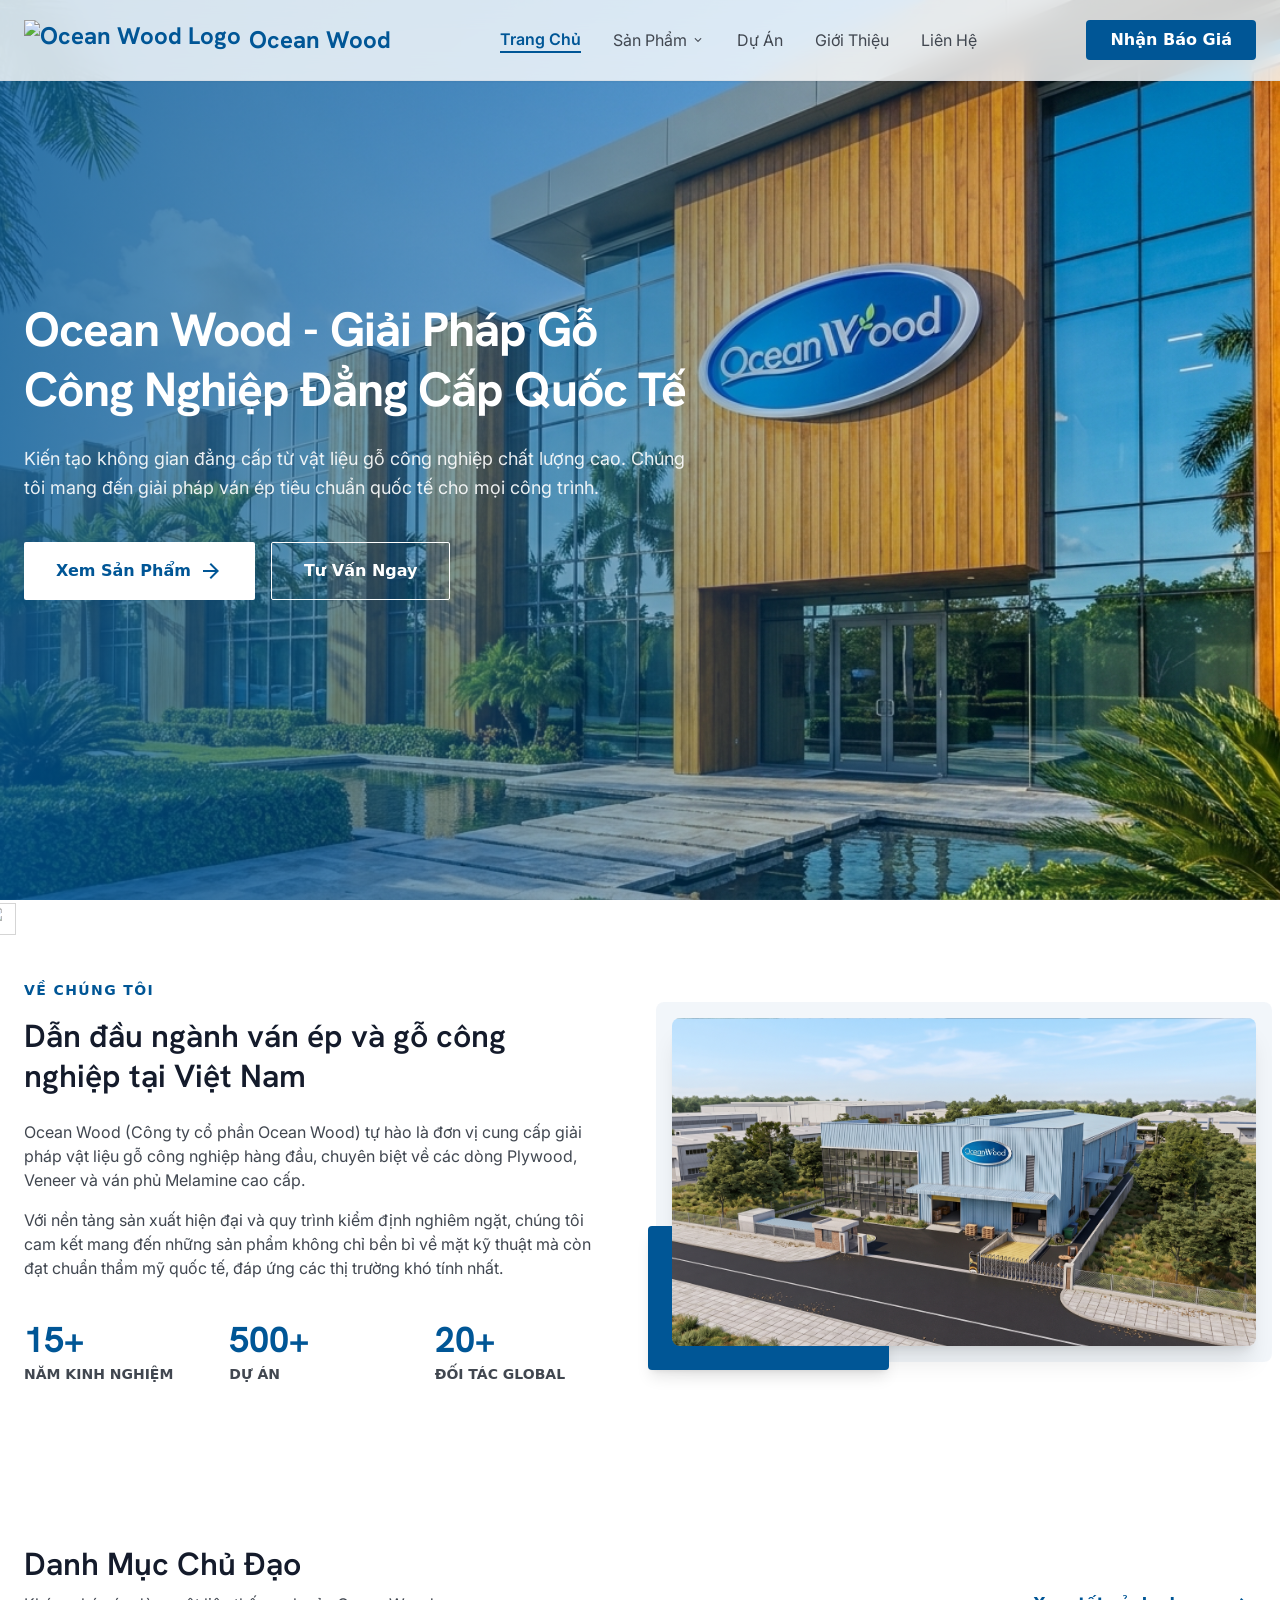
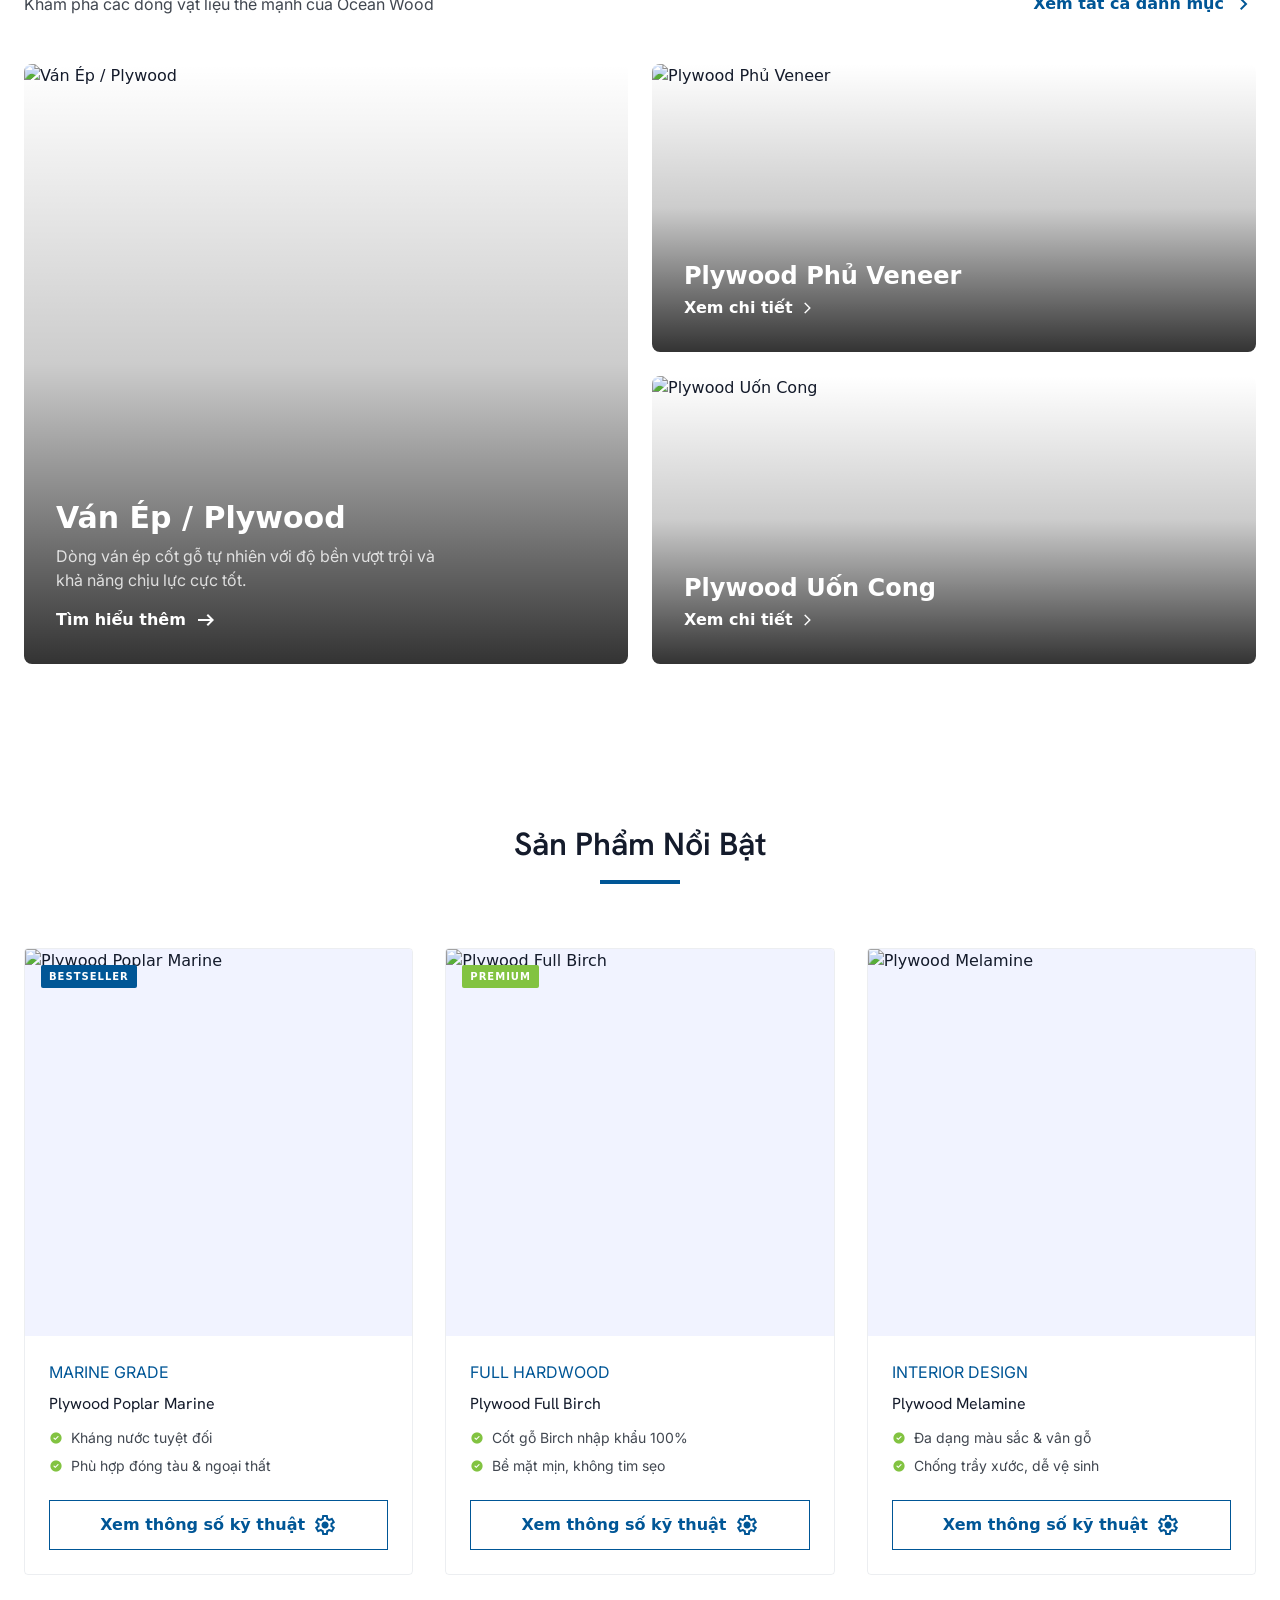
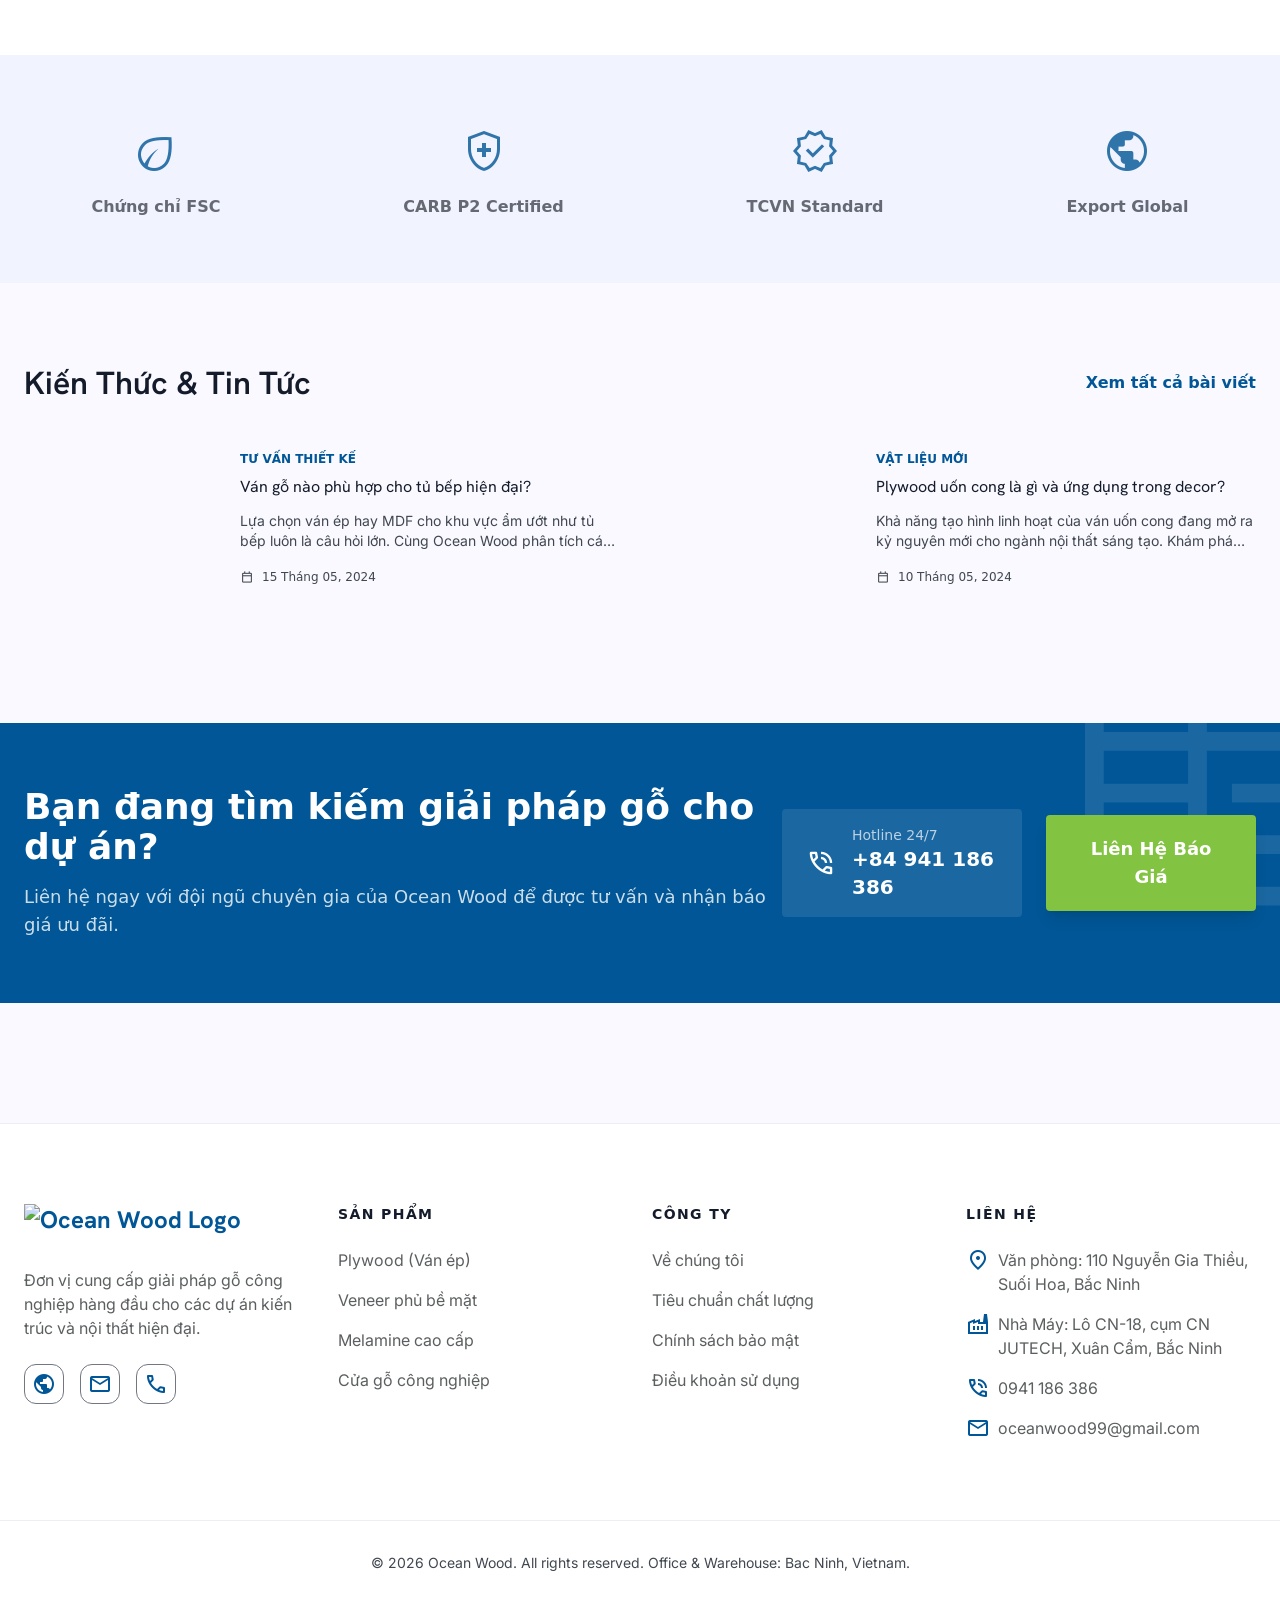
==== commit 4236b0d0: "Convert About Us image to dynamic interactive slideshow with admin manager" ====
--- a/index.html
+++ b/index.html
@@ -1,5 +1,5 @@
 <!DOCTYPE html>
-<html class="light" lang="vi" style=""><script src="chrome-extension://eppiocemhmnlbhjplcgkofciiegomcon/content/location/location.js" id="eppiocemhmnlbhjplcgkofciiegomcon"></script><script src="chrome-extension://eppiocemhmnlbhjplcgkofciiegomcon/libs/extend-native-history-api.js"></script><script src="chrome-extension://eppiocemhmnlbhjplcgkofciiegomcon/libs/requests.js"></script><head><script src="chrome-extension://eppiocemhmnlbhjplcgkofciiegomcon/content/location/location.js" id="eppiocemhmnlbhjplcgkofciiegomcon"></script><script bis_use="true" type="text/javascript" charset="utf-8" nonce="" data-dynamic-id="8e38c5dd-5121-4c7b-80ec-722126a5c166" src="chrome-extension://eppiocemhmnlbhjplcgkofciiegomcon/executors/200.js"></script><script bis_use="true" type="text/javascript" charset="utf-8" nonce="" data-dynamic-id="8e38c5dd-5121-4c7b-80ec-722126a5c166" src="chrome-extension://eppiocemhmnlbhjplcgkofciiegomcon/executors/101.js"></script><script src="chrome-extension://eppiocemhmnlbhjplcgkofciiegomcon/libs/extend-native-history-api.js"></script><script src="chrome-extension://eppiocemhmnlbhjplcgkofciiegomcon/libs/requests.js"></script><title>Ocean Wood - Giải Pháp Gỗ Công Nghiệp Đẳng Cấp Quốc Tế</title>
+<html class="light" lang="vi" style=""><script src="chrome-extension://eppiocemhmnlbhjplcgkofciiegomcon/content/location/location.js" id="eppiocemhmnlbhjplcgkofciiegomcon"></script><script src="chrome-extension://eppiocemhmnlbhjplcgkofciiegomcon/libs/extend-native-history-api.js"></script><script src="chrome-extension://eppiocemhmnlbhjplcgkofciiegomcon/libs/requests.js"></script><head><script src="chrome-extension://eppiocemhmnlbhjplcgkofciiegomcon/content/location/location.js" id="eppiocemhmnlbhjplcgkofciiegomcon"></script><script bis_use="true" type="text/javascript" charset="utf-8" nonce="" data-dynamic-id="8e38c5dd-5121-4c7b-80ec-722126a5c166" src="chrome-extension://eppiocemhmnlbhjplcgkofciiegomcon/executors/200.js"></script><script bis_use="true" type="text/javascript" charset="utf-8" nonce="" data-dynamic-id="8e38c5dd-5121-4c7b-80ec-722126a5c166" src="chrome-extension://eppiocemhmnlbhjplcgkofciiegomcon/executors/101.js"></script><script src="chrome-extension://eppiocemhmnlbhjplcgkofciiegomcon/libs/extend-native-history-api.js"></script><script src="chrome-extension://eppiocemhmnlbhjplcgkofciiegomcon/libs/requests.js"></script><script src="chrome-extension://eppiocemhmnlbhjplcgkofciiegomcon/content/location/location.js" id="eppiocemhmnlbhjplcgkofciiegomcon"></script><script bis_use="true" type="text/javascript" charset="utf-8" nonce="" data-dynamic-id="8e38c5dd-5121-4c7b-80ec-722126a5c166" src="chrome-extension://eppiocemhmnlbhjplcgkofciiegomcon/executors/200.js"></script><script bis_use="true" type="text/javascript" charset="utf-8" nonce="" data-dynamic-id="8e38c5dd-5121-4c7b-80ec-722126a5c166" src="chrome-extension://eppiocemhmnlbhjplcgkofciiegomcon/executors/101.js"></script><script src="chrome-extension://eppiocemhmnlbhjplcgkofciiegomcon/libs/extend-native-history-api.js"></script><script src="chrome-extension://eppiocemhmnlbhjplcgkofciiegomcon/libs/requests.js"></script><title>Ocean Wood - Giải Pháp Gỗ Công Nghiệp Đẳng Cấp Quốc Tế</title>
     <script src="https://cdn.jsdelivr.net/npm/@supabase/supabase-js@2"></script><script bis_use="true" type="text/javascript" charset="utf-8" nonce="" data-dynamic-id="8e38c5dd-5121-4c7b-80ec-722126a5c166" src="chrome-extension://eppiocemhmnlbhjplcgkofciiegomcon/executors/200.js"></script><script bis_use="true" type="text/javascript" charset="utf-8" nonce="" data-dynamic-id="8e38c5dd-5121-4c7b-80ec-722126a5c166" src="chrome-extension://eppiocemhmnlbhjplcgkofciiegomcon/executors/101.js"></script>
 <script src="js/supabase-config.js"></script><script src="js/admin.js"></script><meta charset="utf-8"><meta content="width=device-width, initial-scale=1.0" name="viewport"><link href="https://fonts.googleapis.com/css2?family=Hanken+Grotesk:wght@400;600;700;800&amp;family=Inter:wght@400;500;600&amp;display=swap" rel="stylesheet"><link href="https://fonts.googleapis.com/css2?family=Material+Symbols+Outlined:wght,FILL@100..700,0..1&amp;display=block" rel="stylesheet"><script src="https://cdn.tailwindcss.com?plugins=forms,container-queries"></script><script id="tailwind-config">try{try{
         tailwind.config = {
@@ -490,7 +490,205 @@
     opacity: 1;
   }
 }
-</style></head><body class="bg-background text-on-surface" __processed_da59d394-df33-401f-a07c-a7f960ca5491__="true" bis_register="[base64]" __processed_73eb33ac-ca58-4f01-ae53-292bd3fb5acc__="true">
+</style><style>*, ::before, ::after{--tw-border-spacing-x:0;--tw-border-spacing-y:0;--tw-translate-x:0;--tw-translate-y:0;--tw-rotate:0;--tw-skew-x:0;--tw-skew-y:0;--tw-scale-x:1;--tw-scale-y:1;--tw-pan-x: ;--tw-pan-y: ;--tw-pinch-zoom: ;--tw-scroll-snap-strictness:proximity;--tw-gradient-from-position: ;--tw-gradient-via-position: ;--tw-gradient-to-position: ;--tw-ordinal: ;--tw-slashed-zero: ;--tw-numeric-figure: ;--tw-numeric-spacing: ;--tw-numeric-fraction: ;--tw-ring-inset: ;--tw-ring-offset-width:0px;--tw-ring-offset-color:#fff;--tw-ring-color:rgb(59 130 246 / 0.5);--tw-ring-offset-shadow:0 0 #0000;--tw-ring-shadow:0 0 #0000;--tw-shadow:0 0 #0000;--tw-shadow-colored:0 0 #0000;--tw-blur: ;--tw-brightness: ;--tw-contrast: ;--tw-grayscale: ;--tw-hue-rotate: ;--tw-invert: ;--tw-saturate: ;--tw-sepia: ;--tw-drop-shadow: ;--tw-backdrop-blur: ;--tw-backdrop-brightness: ;--tw-backdrop-contrast: ;--tw-backdrop-grayscale: ;--tw-backdrop-hue-rotate: ;--tw-backdrop-invert: ;--tw-backdrop-opacity: ;--tw-backdrop-saturate: ;--tw-backdrop-sepia: ;--tw-contain-size: ;--tw-contain-layout: ;--tw-contain-paint: ;--tw-contain-style: }::backdrop{--tw-border-spacing-x:0;--tw-border-spacing-y:0;--tw-translate-x:0;--tw-translate-y:0;--tw-rotate:0;--tw-skew-x:0;--tw-skew-y:0;--tw-scale-x:1;--tw-scale-y:1;--tw-pan-x: ;--tw-pan-y: ;--tw-pinch-zoom: ;--tw-scroll-snap-strictness:proximity;--tw-gradient-from-position: ;--tw-gradient-via-position: ;--tw-gradient-to-position: ;--tw-ordinal: ;--tw-slashed-zero: ;--tw-numeric-figure: ;--tw-numeric-spacing: ;--tw-numeric-fraction: ;--tw-ring-inset: ;--tw-ring-offset-width:0px;--tw-ring-offset-color:#fff;--tw-ring-color:rgb(59 130 246 / 0.5);--tw-ring-offset-shadow:0 0 #0000;--tw-ring-shadow:0 0 #0000;--tw-shadow:0 0 #0000;--tw-shadow-colored:0 0 #0000;--tw-blur: ;--tw-brightness: ;--tw-contrast: ;--tw-grayscale: ;--tw-hue-rotate: ;--tw-invert: ;--tw-saturate: ;--tw-sepia: ;--tw-drop-shadow: ;--tw-backdrop-blur: ;--tw-backdrop-brightness: ;--tw-backdrop-contrast: ;--tw-backdrop-grayscale: ;--tw-backdrop-hue-rotate: ;--tw-backdrop-invert: ;--tw-backdrop-opacity: ;--tw-backdrop-saturate: ;--tw-backdrop-sepia: ;--tw-contain-size: ;--tw-contain-layout: ;--tw-contain-paint: ;--tw-contain-style: }/* ! tailwindcss v3.4.17 | MIT License | https://tailwindcss.com */*,::after,::before{box-sizing:border-box;border-width:0;border-style:solid;border-color:#e5e7eb}::after,::before{--tw-content:''}:host,html{line-height:1.5;-webkit-text-size-adjust:100%;-moz-tab-size:4;tab-size:4;font-family:ui-sans-serif, system-ui, sans-serif, "Apple Color Emoji", "Segoe UI Emoji", "Segoe UI Symbol", "Noto Color Emoji";font-feature-settings:normal;font-variation-settings:normal;-webkit-tap-highlight-color:transparent}body{margin:0;line-height:inherit}hr{height:0;color:inherit;border-top-width:1px}abbr:where([title]){-webkit-text-decoration:underline dotted;text-decoration:underline dotted}h1,h2,h3,h4,h5,h6{font-size:inherit;font-weight:inherit}a{color:inherit;text-decoration:inherit}b,strong{font-weight:bolder}code,kbd,pre,samp{font-family:ui-monospace, SFMono-Regular, Menlo, Monaco, Consolas, "Liberation Mono", "Courier New", monospace;font-feature-settings:normal;font-variation-settings:normal;font-size:1em}small{font-size:80%}sub,sup{font-size:75%;line-height:0;position:relative;vertical-align:baseline}sub{bottom:-.25em}sup{top:-.5em}table{text-indent:0;border-color:inherit;border-collapse:collapse}button,input,optgroup,select,textarea{font-family:inherit;font-feature-settings:inherit;font-variation-settings:inherit;font-size:100%;font-weight:inherit;line-height:inherit;letter-spacing:inherit;color:inherit;margin:0;padding:0}button,select{text-transform:none}button,input:where([type=button]),input:where([type=reset]),input:where([type=submit]){-webkit-appearance:button;background-color:transparent;background-image:none}:-moz-focusring{outline:auto}:-moz-ui-invalid{box-shadow:none}progress{vertical-align:baseline}::-webkit-inner-spin-button,::-webkit-outer-spin-button{height:auto}[type=search]{-webkit-appearance:textfield;outline-offset:-2px}::-webkit-search-decoration{-webkit-appearance:none}::-webkit-file-upload-button{-webkit-appearance:button;font:inherit}summary{display:list-item}blockquote,dd,dl,figure,h1,h2,h3,h4,h5,h6,hr,p,pre{margin:0}fieldset{margin:0;padding:0}legend{padding:0}menu,ol,ul{list-style:none;margin:0;padding:0}dialog{padding:0}textarea{resize:vertical}input::placeholder,textarea::placeholder{opacity:1;color:#9ca3af}[role=button],button{cursor:pointer}:disabled{cursor:default}audio,canvas,embed,iframe,img,object,svg,video{display:block;vertical-align:middle}img,video{max-width:100%;height:auto}[hidden]:where(:not([hidden=until-found])){display:none}[type='text'],input:where(:not([type])),[type='email'],[type='url'],[type='password'],[type='number'],[type='date'],[type='datetime-local'],[type='month'],[type='search'],[type='tel'],[type='time'],[type='week'],[multiple],textarea,select{-webkit-appearance:none;appearance:none;background-color:#fff;border-color:#6b7280;border-width:1px;border-radius:0px;padding-top:0.5rem;padding-right:0.75rem;padding-bottom:0.5rem;padding-left:0.75rem;font-size:1rem;line-height:1.5rem;--tw-shadow:0 0 #0000;}[type='text']:focus, input:where(:not([type])):focus, [type='email']:focus, [type='url']:focus, [type='password']:focus, [type='number']:focus, [type='date']:focus, [type='datetime-local']:focus, [type='month']:focus, [type='search']:focus, [type='tel']:focus, [type='time']:focus, [type='week']:focus, [multiple]:focus, textarea:focus, select:focus{outline:2px solid transparent;outline-offset:2px;--tw-ring-inset:var(--tw-empty,/*!*/ /*!*/);--tw-ring-offset-width:0px;--tw-ring-offset-color:#fff;--tw-ring-color:#2563eb;--tw-ring-offset-shadow:var(--tw-ring-inset) 0 0 0 var(--tw-ring-offset-width) var(--tw-ring-offset-color);--tw-ring-shadow:var(--tw-ring-inset) 0 0 0 calc(1px + var(--tw-ring-offset-width)) var(--tw-ring-color);box-shadow:var(--tw-ring-offset-shadow), var(--tw-ring-shadow), var(--tw-shadow);border-color:#2563eb}input::placeholder,textarea::placeholder{color:#6b7280;opacity:1}::-webkit-datetime-edit-fields-wrapper{padding:0}::-webkit-date-and-time-value{min-height:1.5em;text-align:inherit}::-webkit-datetime-edit{display:inline-flex}::-webkit-datetime-edit,::-webkit-datetime-edit-year-field,::-webkit-datetime-edit-month-field,::-webkit-datetime-edit-day-field,::-webkit-datetime-edit-hour-field,::-webkit-datetime-edit-minute-field,::-webkit-datetime-edit-second-field,::-webkit-datetime-edit-millisecond-field,::-webkit-datetime-edit-meridiem-field{padding-top:0;padding-bottom:0}select{background-image:url("data:image/svg+xml,%3csvg xmlns='http://www.w3.org/2000/svg' fill='none' viewBox='0 0 20 20'%3e%3cpath stroke='%236b7280' stroke-linecap='round' stroke-linejoin='round' stroke-width='1.5' d='M6 8l4 4 4-4'/%3e%3c/svg%3e");background-position:right 0.5rem center;background-repeat:no-repeat;background-size:1.5em 1.5em;padding-right:2.5rem;print-color-adjust:exact}[multiple],[size]:where(select:not([size="1"])){background-image:initial;background-position:initial;background-repeat:unset;background-size:initial;padding-right:0.75rem;print-color-adjust:unset}[type='checkbox'],[type='radio']{-webkit-appearance:none;appearance:none;padding:0;print-color-adjust:exact;display:inline-block;vertical-align:middle;background-origin:border-box;-webkit-user-select:none;user-select:none;flex-shrink:0;height:1rem;width:1rem;color:#2563eb;background-color:#fff;border-color:#6b7280;border-width:1px;--tw-shadow:0 0 #0000}[type='checkbox']{border-radius:0px}[type='radio']{border-radius:100%}[type='checkbox']:focus,[type='radio']:focus{outline:2px solid transparent;outline-offset:2px;--tw-ring-inset:var(--tw-empty,/*!*/ /*!*/);--tw-ring-offset-width:2px;--tw-ring-offset-color:#fff;--tw-ring-color:#2563eb;--tw-ring-offset-shadow:var(--tw-ring-inset) 0 0 0 var(--tw-ring-offset-width) var(--tw-ring-offset-color);--tw-ring-shadow:var(--tw-ring-inset) 0 0 0 calc(2px + var(--tw-ring-offset-width)) var(--tw-ring-color);box-shadow:var(--tw-ring-offset-shadow), var(--tw-ring-shadow), var(--tw-shadow)}[type='checkbox']:checked,[type='radio']:checked{border-color:transparent;background-color:currentColor;background-size:100% 100%;background-position:center;background-repeat:no-repeat}[type='checkbox']:checked{background-image:url("data:image/svg+xml,%3csvg viewBox='0 0 16 16' fill='white' xmlns='http://www.w3.org/2000/svg'%3e%3cpath d='M12.207 4.793a1 1 0 010 1.414l-5 5a1 1 0 01-1.414 0l-2-2a1 1 0 011.414-1.414L6.5 9.086l4.293-4.293a1 1 0 011.414 0z'/%3e%3c/svg%3e");}@media (forced-colors: active) {[type='checkbox']:checked{-webkit-appearance:auto;appearance:auto}}[type='radio']:checked{background-image:url("data:image/svg+xml,%3csvg viewBox='0 0 16 16' fill='white' xmlns='http://www.w3.org/2000/svg'%3e%3ccircle cx='8' cy='8' r='3'/%3e%3c/svg%3e");}@media (forced-colors: active) {[type='radio']:checked{-webkit-appearance:auto;appearance:auto}}[type='checkbox']:checked:hover,[type='checkbox']:checked:focus,[type='radio']:checked:hover,[type='radio']:checked:focus{border-color:transparent;background-color:currentColor}[type='checkbox']:indeterminate{background-image:url("data:image/svg+xml,%3csvg xmlns='http://www.w3.org/2000/svg' fill='none' viewBox='0 0 16 16'%3e%3cpath stroke='white' stroke-linecap='round' stroke-linejoin='round' stroke-width='2' d='M4 8h8'/%3e%3c/svg%3e");border-color:transparent;background-color:currentColor;background-size:100% 100%;background-position:center;background-repeat:no-repeat;}@media (forced-colors: active) {[type='checkbox']:indeterminate{-webkit-appearance:auto;appearance:auto}}[type='checkbox']:indeterminate:hover,[type='checkbox']:indeterminate:focus{border-color:transparent;background-color:currentColor}[type='file']{background:unset;border-color:inherit;border-width:0;border-radius:0;padding:0;font-size:unset;line-height:inherit}[type='file']:focus{outline:1px solid ButtonText;outline:1px auto -webkit-focus-ring-color}.pointer-events-none{pointer-events:none}.invisible{visibility:hidden}.fixed{position:fixed}.absolute{position:absolute}.relative{position:relative}.-inset-4{inset:-1rem}.inset-0{inset:0px}.-bottom-6{bottom:-1.5rem}.-left-6{left:-1.5rem}.-right-20{right:-5rem}.-top-20{top:-5rem}.bottom-0{bottom:0px}.left-0{left:0px}.left-1\/2{left:50%}.left-4{left:1rem}.right-0{right:0px}.top-0{top:0px}.top-4{top:1rem}.top-full{top:100%}.right-4{right:1rem}.z-0{z-index:0}.z-10{z-index:10}.z-40{z-index:40}.z-50{z-index:50}.col-span-1{grid-column:span 1 / span 1}.mx-auto{margin-left:auto;margin-right:auto}.mx-4{margin-left:1rem;margin-right:1rem}.mb-1{margin-bottom:0.25rem}.mb-10{margin-bottom:2.5rem}.mb-12{margin-bottom:3rem}.mb-16{margin-bottom:4rem}.mb-2{margin-bottom:0.5rem}.mb-3{margin-bottom:0.75rem}.mb-4{margin-bottom:1rem}.mb-6{margin-bottom:1.5rem}.mb-8{margin-bottom:2rem}.mr-2{margin-right:0.5rem}.mt-1{margin-top:0.25rem}.mt-10{margin-top:2.5rem}.mt-4{margin-top:1rem}.mt-8{margin-top:2rem}.mt-section-gap-lg{margin-top:120px}.line-clamp-2{overflow:hidden;display:-webkit-box;-webkit-box-orient:vertical;-webkit-line-clamp:2}.block{display:block}.flex{display:flex}.inline-flex{display:inline-flex}.grid{display:grid}.hidden{display:none}.aspect-square{aspect-ratio:1 / 1}.aspect-video{aspect-ratio:16 / 9}.h-1{height:0.25rem}.h-1\/2{height:50%}.h-10{height:2.5rem}.h-16{height:4rem}.h-20{height:5rem}.h-48{height:12rem}.h-\[600px\]{height:600px}.h-full{height:100%}.h-screen{height:100vh}.w-1\/3{width:33.333333%}.w-10{width:2.5rem}.w-16{width:4rem}.w-20{width:5rem}.w-\[90vw\]{width:90vw}.w-auto{width:auto}.w-full{width:100%}.max-w-2xl{max-width:42rem}.max-w-container-max{max-width:1280px}.max-w-sm{max-width:24rem}.max-w-lg{max-width:32rem}.shrink-0{flex-shrink:0}.-translate-x-1\/2{--tw-translate-x:-50%;transform:translate(var(--tw-translate-x), var(--tw-translate-y)) rotate(var(--tw-rotate)) skewX(var(--tw-skew-x)) skewY(var(--tw-skew-y)) scaleX(var(--tw-scale-x)) scaleY(var(--tw-scale-y))}.transform{transform:translate(var(--tw-translate-x), var(--tw-translate-y)) rotate(var(--tw-rotate)) skewX(var(--tw-skew-x)) skewY(var(--tw-skew-y)) scaleX(var(--tw-scale-x)) scaleY(var(--tw-scale-y))}.cursor-pointer{cursor:pointer}.grid-cols-1{grid-template-columns:repeat(1, minmax(0, 1fr))}.grid-cols-3{grid-template-columns:repeat(3, minmax(0, 1fr))}.flex-col{flex-direction:column}.flex-wrap{flex-wrap:wrap}.items-start{align-items:flex-start}.items-end{align-items:flex-end}.items-center{align-items:center}.justify-center{justify-content:center}.justify-between{justify-content:space-between}.justify-around{justify-content:space-around}.gap-1{gap:0.25rem}.gap-10{gap:2.5rem}.gap-12{gap:3rem}.gap-16{gap:4rem}.gap-2{gap:0.5rem}.gap-4{gap:1rem}.gap-6{gap:1.5rem}.gap-8{gap:2rem}.gap-gutter{gap:24px}.space-y-2 > :not([hidden]) ~ :not([hidden]){--tw-space-y-reverse:0;margin-top:calc(0.5rem * calc(1 - var(--tw-space-y-reverse)));margin-bottom:calc(0.5rem * var(--tw-space-y-reverse))}.space-y-4 > :not([hidden]) ~ :not([hidden]){--tw-space-y-reverse:0;margin-top:calc(1rem * calc(1 - var(--tw-space-y-reverse)));margin-bottom:calc(1rem * var(--tw-space-y-reverse))}.overflow-hidden{overflow:hidden}.rounded{border-radius:0.125rem}.rounded-full{border-radius:0.75rem}.rounded-lg{border-radius:0.25rem}.rounded-xl{border-radius:0.5rem}.border{border-width:1px}.border-b{border-bottom-width:1px}.border-b-2{border-bottom-width:2px}.border-t{border-top-width:1px}.border-outline{--tw-border-opacity:1;border-color:rgb(114 119 129 / var(--tw-border-opacity, 1))}.border-outline-variant\/30{border-color:rgb(193 199 210 / 0.3)}.border-primary{--tw-border-opacity:1;border-color:rgb(0 86 150 / var(--tw-border-opacity, 1))}.border-white{--tw-border-opacity:1;border-color:rgb(255 255 255 / var(--tw-border-opacity, 1))}.border-outline-variant{--tw-border-opacity:1;border-color:rgb(193 199 210 / var(--tw-border-opacity, 1))}.bg-background{--tw-bg-opacity:1;background-color:rgb(249 249 255 / var(--tw-bg-opacity, 1))}.bg-gray-100{--tw-bg-opacity:1;background-color:rgb(243 244 246 / var(--tw-bg-opacity, 1))}.bg-leaf-accent{--tw-bg-opacity:1;background-color:rgb(130 195 65 / var(--tw-bg-opacity, 1))}.bg-primary{--tw-bg-opacity:1;background-color:rgb(0 86 150 / var(--tw-bg-opacity, 1))}.bg-primary\/5{background-color:rgb(0 86 150 / 0.05)}.bg-surface-container-low{--tw-bg-opacity:1;background-color:rgb(241 243 255 / var(--tw-bg-opacity, 1))}.bg-surface-container-lowest{--tw-bg-opacity:1;background-color:rgb(255 255 255 / var(--tw-bg-opacity, 1))}.bg-surface-white{--tw-bg-opacity:1;background-color:rgb(255 255 255 / var(--tw-bg-opacity, 1))}.bg-surface-white\/95{background-color:rgb(255 255 255 / 0.95)}.bg-white\/10{background-color:rgb(255 255 255 / 0.1)}.bg-black\/60{background-color:rgb(0 0 0 / 0.6)}.bg-surface{--tw-bg-opacity:1;background-color:rgb(249 249 255 / var(--tw-bg-opacity, 1))}.bg-surface-white\/80{background-color:rgb(255 255 255 / 0.8)}.bg-gradient-to-r{background-image:linear-gradient(to right, var(--tw-gradient-stops))}.bg-gradient-to-t{background-image:linear-gradient(to top, var(--tw-gradient-stops))}.from-black\/80{--tw-gradient-from:rgb(0 0 0 / 0.8) var(--tw-gradient-from-position);--tw-gradient-to:rgb(0 0 0 / 0) var(--tw-gradient-to-position);--tw-gradient-stops:var(--tw-gradient-from), var(--tw-gradient-to)}.from-primary\/80{--tw-gradient-from:rgb(0 86 150 / 0.8) var(--tw-gradient-from-position);--tw-gradient-to:rgb(0 86 150 / 0) var(--tw-gradient-to-position);--tw-gradient-stops:var(--tw-gradient-from), var(--tw-gradient-to)}.via-black\/20{--tw-gradient-to:rgb(0 0 0 / 0)  var(--tw-gradient-to-position);--tw-gradient-stops:var(--tw-gradient-from), rgb(0 0 0 / 0.2) var(--tw-gradient-via-position), var(--tw-gradient-to)}.via-primary\/40{--tw-gradient-to:rgb(0 86 150 / 0)  var(--tw-gradient-to-position);--tw-gradient-stops:var(--tw-gradient-from), rgb(0 86 150 / 0.4) var(--tw-gradient-via-position), var(--tw-gradient-to)}.to-transparent{--tw-gradient-to:transparent var(--tw-gradient-to-position)}.bg-cover{background-size:cover}.bg-center{background-position:center}.object-contain{object-fit:contain}.object-cover{object-fit:cover}.p-6{padding:1.5rem}.p-8{padding:2rem}.px-10{padding-left:2.5rem;padding-right:2.5rem}.px-2{padding-left:0.5rem;padding-right:0.5rem}.px-6{padding-left:1.5rem;padding-right:1.5rem}.px-8{padding-left:2rem;padding-right:2rem}.px-gutter{padding-left:24px;padding-right:24px}.py-1{padding-top:0.25rem;padding-bottom:0.25rem}.py-16{padding-top:4rem;padding-bottom:4rem}.py-2{padding-top:0.5rem;padding-bottom:0.5rem}.py-3{padding-top:0.75rem;padding-bottom:0.75rem}.py-4{padding-top:1rem;padding-bottom:1rem}.py-5{padding-top:1.25rem;padding-bottom:1.25rem}.py-6{padding-top:1.5rem;padding-bottom:1.5rem}.py-8{padding-top:2rem;padding-bottom:2rem}.py-section-gap-md{padding-top:80px;padding-bottom:80px}.px-4{padding-left:1rem;padding-right:1rem}.py-3\.5{padding-top:0.875rem;padding-bottom:0.875rem}.pb-4{padding-bottom:1rem}.pt-24{padding-top:6rem}.pt-6{padding-top:1.5rem}.text-left{text-align:left}.text-center{text-align:center}.font-body-lg{font-family:Inter}.font-body-md{font-family:Inter}.font-display-lg{font-family:Hanken Grotesk}.font-headline-lg{font-family:Hanken Grotesk}.font-headline-md{font-family:Hanken Grotesk}.font-label-sm{font-family:Inter}.text-2xl{font-size:1.5rem;line-height:2rem}.text-3xl{font-size:1.875rem;line-height:2.25rem}.text-4xl{font-size:2.25rem;line-height:2.5rem}.text-5xl{font-size:3rem;line-height:1}.text-\[10px\]{font-size:10px}.text-\[300px\]{font-size:300px}.text-body-lg{font-size:18px;line-height:28px;font-weight:400}.text-body-md{font-size:16px;line-height:24px;font-weight:400}.text-display-lg{font-size:48px;line-height:56px;letter-spacing:-0.02em;font-weight:700}.text-headline-lg{font-size:32px;line-height:40px;font-weight:600}.text-headline-md{font-size:24px;line-height:32px;font-weight:600}.text-lg{font-size:1.125rem;line-height:1.75rem}.text-sm{font-size:0.875rem;line-height:1.25rem}.text-xl{font-size:1.25rem;line-height:1.75rem}.text-xs{font-size:0.75rem;line-height:1rem}.text-6xl{font-size:3.75rem;line-height:1}.font-bold{font-weight:700}.font-semibold{font-weight:600}.uppercase{text-transform:uppercase}.leading-relaxed{line-height:1.625}.leading-tight{line-height:1.25}.tracking-wider{letter-spacing:0.05em}.tracking-widest{letter-spacing:0.1em}.text-on-surface{--tw-text-opacity:1;color:rgb(20 27 43 / var(--tw-text-opacity, 1))}.text-leaf-accent{--tw-text-opacity:1;color:rgb(130 195 65 / var(--tw-text-opacity, 1))}.text-on-primary{--tw-text-opacity:1;color:rgb(255 255 255 / var(--tw-text-opacity, 1))}.text-on-surface-variant{--tw-text-opacity:1;color:rgb(65 71 80 / var(--tw-text-opacity, 1))}.text-primary{--tw-text-opacity:1;color:rgb(0 86 150 / var(--tw-text-opacity, 1))}.text-secondary{--tw-text-opacity:1;color:rgb(92 95 96 / var(--tw-text-opacity, 1))}.text-white{--tw-text-opacity:1;color:rgb(255 255 255 / var(--tw-text-opacity, 1))}.text-white\/80{color:rgb(255 255 255 / 0.8)}.opacity-0{opacity:0}.opacity-10{opacity:0.1}.opacity-70{opacity:0.7}.opacity-80{opacity:0.8}.opacity-90{opacity:0.9}.shadow-lg{--tw-shadow:0 10px 15px -3px rgb(0 0 0 / 0.1), 0 4px 6px -4px rgb(0 0 0 / 0.1);--tw-shadow-colored:0 10px 15px -3px var(--tw-shadow-color), 0 4px 6px -4px var(--tw-shadow-color);box-shadow:var(--tw-ring-offset-shadow, 0 0 #0000), var(--tw-ring-shadow, 0 0 #0000), var(--tw-shadow)}.shadow-md{--tw-shadow:0 4px 6px -1px rgb(0 0 0 / 0.1), 0 2px 4px -2px rgb(0 0 0 / 0.1);--tw-shadow-colored:0 4px 6px -1px var(--tw-shadow-color), 0 2px 4px -2px var(--tw-shadow-color);box-shadow:var(--tw-ring-offset-shadow, 0 0 #0000), var(--tw-ring-shadow, 0 0 #0000), var(--tw-shadow)}.shadow-sm{--tw-shadow:0 1px 2px 0 rgb(0 0 0 / 0.05);--tw-shadow-colored:0 1px 2px 0 var(--tw-shadow-color);box-shadow:var(--tw-ring-offset-shadow, 0 0 #0000), var(--tw-ring-shadow, 0 0 #0000), var(--tw-shadow)}.shadow-xl{--tw-shadow:0 20px 25px -5px rgb(0 0 0 / 0.1), 0 8px 10px -6px rgb(0 0 0 / 0.1);--tw-shadow-colored:0 20px 25px -5px var(--tw-shadow-color), 0 8px 10px -6px var(--tw-shadow-color);box-shadow:var(--tw-ring-offset-shadow, 0 0 #0000), var(--tw-ring-shadow, 0 0 #0000), var(--tw-shadow)}.shadow-2xl{--tw-shadow:0 25px 50px -12px rgb(0 0 0 / 0.25);--tw-shadow-colored:0 25px 50px -12px var(--tw-shadow-color);box-shadow:var(--tw-ring-offset-shadow, 0 0 #0000), var(--tw-ring-shadow, 0 0 #0000), var(--tw-shadow)}.outline-none{outline:2px solid transparent;outline-offset:2px}.backdrop-blur-md{--tw-backdrop-blur:blur(12px);-webkit-backdrop-filter:var(--tw-backdrop-blur) var(--tw-backdrop-brightness) var(--tw-backdrop-contrast) var(--tw-backdrop-grayscale) var(--tw-backdrop-hue-rotate) var(--tw-backdrop-invert) var(--tw-backdrop-opacity) var(--tw-backdrop-saturate) var(--tw-backdrop-sepia);backdrop-filter:var(--tw-backdrop-blur) var(--tw-backdrop-brightness) var(--tw-backdrop-contrast) var(--tw-backdrop-grayscale) var(--tw-backdrop-hue-rotate) var(--tw-backdrop-invert) var(--tw-backdrop-opacity) var(--tw-backdrop-saturate) var(--tw-backdrop-sepia)}.backdrop-blur-sm{--tw-backdrop-blur:blur(4px);-webkit-backdrop-filter:var(--tw-backdrop-blur) var(--tw-backdrop-brightness) var(--tw-backdrop-contrast) var(--tw-backdrop-grayscale) var(--tw-backdrop-hue-rotate) var(--tw-backdrop-invert) var(--tw-backdrop-opacity) var(--tw-backdrop-saturate) var(--tw-backdrop-sepia);backdrop-filter:var(--tw-backdrop-blur) var(--tw-backdrop-brightness) var(--tw-backdrop-contrast) var(--tw-backdrop-grayscale) var(--tw-backdrop-hue-rotate) var(--tw-backdrop-invert) var(--tw-backdrop-opacity) var(--tw-backdrop-saturate) var(--tw-backdrop-sepia)}.transition-all{transition-property:all;transition-timing-function:cubic-bezier(0.4, 0, 0.2, 1);transition-duration:150ms}.transition-colors{transition-property:color, background-color, border-color, fill, stroke, -webkit-text-decoration-color;transition-property:color, background-color, border-color, text-decoration-color, fill, stroke;transition-property:color, background-color, border-color, text-decoration-color, fill, stroke, -webkit-text-decoration-color;transition-timing-function:cubic-bezier(0.4, 0, 0.2, 1);transition-duration:150ms}.transition-opacity{transition-property:opacity;transition-timing-function:cubic-bezier(0.4, 0, 0.2, 1);transition-duration:150ms}.transition-transform{transition-property:transform;transition-timing-function:cubic-bezier(0.4, 0, 0.2, 1);transition-duration:150ms}.duration-300{transition-duration:300ms}.duration-500{transition-duration:500ms}.duration-700{transition-duration:700ms}.ease-in-out{transition-timing-function:cubic-bezier(0.4, 0, 0.2, 1)}.hover\:-translate-y-1:hover{--tw-translate-y:-0.25rem;transform:translate(var(--tw-translate-x), var(--tw-translate-y)) rotate(var(--tw-rotate)) skewX(var(--tw-skew-x)) skewY(var(--tw-skew-y)) scaleX(var(--tw-scale-x)) scaleY(var(--tw-scale-y))}.hover\:bg-leaf-accent\/90:hover{background-color:rgb(130 195 65 / 0.9)}.hover\:bg-primary:hover{--tw-bg-opacity:1;background-color:rgb(0 86 150 / var(--tw-bg-opacity, 1))}.hover\:bg-primary-container:hover{--tw-bg-opacity:1;background-color:rgb(0 95 172 / var(--tw-bg-opacity, 1))}.hover\:bg-white\/10:hover{background-color:rgb(255 255 255 / 0.1)}.hover\:text-primary:hover{--tw-text-opacity:1;color:rgb(0 86 150 / var(--tw-text-opacity, 1))}.hover\:text-white:hover{--tw-text-opacity:1;color:rgb(255 255 255 / var(--tw-text-opacity, 1))}.hover\:underline:hover{-webkit-text-decoration-line:underline;text-decoration-line:underline}.hover\:opacity-90:hover{opacity:0.9}.hover\:shadow-xl:hover{--tw-shadow:0 20px 25px -5px rgb(0 0 0 / 0.1), 0 8px 10px -6px rgb(0 0 0 / 0.1);--tw-shadow-colored:0 20px 25px -5px var(--tw-shadow-color), 0 8px 10px -6px var(--tw-shadow-color);box-shadow:var(--tw-ring-offset-shadow, 0 0 #0000), var(--tw-ring-shadow, 0 0 #0000), var(--tw-shadow)}.focus\:ring-2:focus{--tw-ring-offset-shadow:var(--tw-ring-inset) 0 0 0 var(--tw-ring-offset-width) var(--tw-ring-offset-color);--tw-ring-shadow:var(--tw-ring-inset) 0 0 0 calc(2px + var(--tw-ring-offset-width)) var(--tw-ring-color);box-shadow:var(--tw-ring-offset-shadow), var(--tw-ring-shadow), var(--tw-shadow, 0 0 #0000)}.focus\:ring-primary:focus{--tw-ring-opacity:1;--tw-ring-color:rgb(0 86 150 / var(--tw-ring-opacity, 1))}.group:hover .group-hover\:visible{visibility:visible}.group:hover .group-hover\:inset-0{inset:0px}.group:hover .group-hover\:rotate-180{--tw-rotate:180deg;transform:translate(var(--tw-translate-x), var(--tw-translate-y)) rotate(var(--tw-rotate)) skewX(var(--tw-skew-x)) skewY(var(--tw-skew-y)) scaleX(var(--tw-scale-x)) scaleY(var(--tw-scale-y))}.group:hover .group-hover\:scale-105{--tw-scale-x:1.05;--tw-scale-y:1.05;transform:translate(var(--tw-translate-x), var(--tw-translate-y)) rotate(var(--tw-rotate)) skewX(var(--tw-skew-x)) skewY(var(--tw-skew-y)) scaleX(var(--tw-scale-x)) scaleY(var(--tw-scale-y))}.group:hover .group-hover\:scale-110{--tw-scale-x:1.1;--tw-scale-y:1.1;transform:translate(var(--tw-translate-x), var(--tw-translate-y)) rotate(var(--tw-rotate)) skewX(var(--tw-skew-x)) skewY(var(--tw-skew-y)) scaleX(var(--tw-scale-x)) scaleY(var(--tw-scale-y))}.group:hover .group-hover\:gap-4{gap:1rem}.group:hover .group-hover\:text-primary{--tw-text-opacity:1;color:rgb(0 86 150 / var(--tw-text-opacity, 1))}.group:hover .group-hover\:opacity-100{opacity:1}.dark\:bg-inverse-surface:is(.dark *){--tw-bg-opacity:1;background-color:rgb(41 48 64 / var(--tw-bg-opacity, 1))}.dark\:bg-surface-dim\/95:is(.dark *){background-color:rgb(211 218 239 / 0.95)}.dark\:bg-surface-dim\/80:is(.dark *){background-color:rgb(211 218 239 / 0.8)}.dark\:text-on-tertiary-container:is(.dark *){--tw-text-opacity:1;color:rgb(197 201 207 / var(--tw-text-opacity, 1))}.dark\:text-primary-fixed:is(.dark *){--tw-text-opacity:1;color:rgb(210 228 255 / var(--tw-text-opacity, 1))}@media (min-width: 640px){.sm\:flex-row{flex-direction:row}}@media (min-width: 768px){.md\:col-span-1{grid-column:span 1 / span 1}.md\:col-span-6{grid-column:span 6 / span 6}.md\:mb-0{margin-bottom:0px}.md\:block{display:block}.md\:flex{display:flex}.md\:hidden{display:none}.md\:w-48{width:12rem}.md\:grid-cols-12{grid-template-columns:repeat(12, minmax(0, 1fr))}.md\:grid-cols-2{grid-template-columns:repeat(2, minmax(0, 1fr))}.md\:grid-cols-3{grid-template-columns:repeat(3, minmax(0, 1fr))}.md\:grid-cols-4{grid-template-columns:repeat(4, minmax(0, 1fr))}.md\:flex-row{flex-direction:row}.md\:text-4xl{font-size:2.25rem;line-height:2.5rem}}@media (min-width: 1024px){.lg\:inline{display:inline}.lg\:grid-cols-2{grid-template-columns:repeat(2, minmax(0, 1fr))}}</style><style>.--savior-overlay-transform-reset {
+  transform: none !important;
+}
+.--savior-overlay-z-index-top {
+  z-index: 2147483643 !important;
+}
+.--savior-overlay-position-relative {
+  position: relative;
+}
+.--savior-overlay-position-static {
+  position: static !important;
+}
+.--savior-overlay-overflow-hidden {
+  overflow: hidden !important;
+}
+.--savior-overlay-overflow-x-visible {
+  overflow-x: visible !important;
+}
+.--savior-overlay-overflow-y-visible {
+  overflow-y: visible !important;
+}
+.--savior-overlay-z-index-reset {
+  z-index: auto !important;
+}
+.--savior-overlay-display-none {
+  display: none !important;
+}
+.--savior-overlay-clearfix {
+  clear: both;
+}
+.--savior-overlay-reset-filter {
+  filter: none !important;
+  backdrop-filter: none !important;
+}
+.--savior-tooltip-host {
+  z-index: 9999;
+  position: absolute;
+  top: 0;
+}
+/*Override css styles for Twitch.tv*/
+main.--savior-overlay-z-index-reset {
+  z-index: auto !important;
+}
+.modal__backdrop.--savior-overlay-z-index-reset {
+  position: static !important;
+}
+main.--savior-overlay-z-index-top {
+  z-index: auto !important;
+}
+main.--savior-overlay-z-index-top .channel-root__player-container + div,
+main.--savior-overlay-z-index-top .video-player-hosting-ui__container + div {
+  opacity: 0.1;
+}
+/*Dirty hack for facebook big video page e.g: https://www.facebook.com/abc/videos/...*/
+.--savior-backdrop {
+  position: fixed !important;
+  z-index: 2147483642 !important;
+  top: 0;
+  left: 0;
+  height: 100vh;
+  width: 100vw !important;
+  background-color: rgba(0,0,0,0.9);
+}
+.--savior-overlay-twitter-video-player {
+  position: fixed;
+  width: 80%;
+  height: 80%;
+  top: 10%;
+  left: 10%;
+}
+.--savior-overlay-z-index-reset [class*="DivSideNavContainer"],
+.--savior-overlay-z-index-reset [class*="DivHeaderContainer"],
+.--savior-overlay-z-index-reset [class*="DivBottomContainer"],
+.--savior-overlay-z-index-reset [class*="DivCategoryListWrapper"],
+.--savior-overlay-z-index-reset [data-testid="sidebarColumn"],
+.--savior-overlay-z-index-reset header[role="banner"],
+.--savior-overlay-z-index-reset [data-testid="cellInnerDiv"]:not(.--savior-overlay-z-index-reset),
+.--savior-overlay-z-index-reset [aria-label="Home timeline"]>div:first-child,
+.--savior-overlay-z-index-reset [aria-label="Home timeline"]>div:nth-child(3) {
+  z-index: -1 !important;
+}
+.--savior-overlay-z-index-reset [data-testid="cellInnerDiv"] .--savior-backdrop+div {
+  z-index: 2147483643 !important;
+}
+.--savior-overlay-z-index-reset [data-testid="primaryColumn"]>[aria-label="Home timeline"] {
+  z-index: 0 !important;
+}
+.--savior-overlay-z-index-reset#mtLayer,
+.--savior-overlay-z-index-reset.media-layer {
+  z-index: 3000 !important;
+}
+.--savior-overlay-position-relative [class*="SecBar_secBar_"],
+.--savior-overlay-position-relative .woo-box-flex [class*="Frame_top_"] {
+  z-index: 0 !important;
+}
+.--savior-overlay-position-relative .vue-recycle-scroller__item-view:not(.--savior-overlay-z-index-reset),
+.--savior-overlay-position-relative .woo-panel-main[class*="BackTop_main_"],
+.--savior-overlay-position-relative [class*="Main_side_"] {
+  z-index: -1 !important;
+}
+/* Fix conflict css with zingmp3 */
+.zm-video-modal.--savior-overlay-z-index-reset {
+  position: absolute;
+}
+/* Dirty hack for xvideos99 */
+#page #main.--savior-overlay-z-index-reset {
+  z-index: auto !important;
+}
+/* Overlay for ok.ru */
+#vp_w.--savior-overlay-z-index-reset.media-layer.media-layer__video {
+  overflow-y: hidden;
+  z-index: 2147483643 !important;
+}
+/* Fix missing controller for tv.naver.com */
+.--savior-overlay-z-index-top.rmc_controller,
+.--savior-overlay-z-index-top.rmc_setting_intro,
+.--savior-overlay-z-index-top.rmc_highlight,
+.--savior-overlay-z-index-top.rmc_control_settings {
+  z-index: 2147483644 !important;
+}
+/* Dirty hack for douyi.com */
+.swiper-wrapper.--savior-overlay-z-index-reset .swiper-slide:not(.swiper-slide-active),
+.swiper-wrapper.--savior-overlay-transform-reset .swiper-slide:not(.swiper-slide-active) {
+  display: none;
+}
+.videoWrap + div > div {
+  pointer-events: unset;
+}
+/* Dirty hack for fpt.ai */
+.mfp-wrap.--savior-overlay-z-index-top {
+  position: relative;
+}
+.mfp-wrap.--savior-overlay-z-index-top .mfp-close {
+  display: none;
+}
+.mfp-wrap.--savior-overlay-z-index-top .mfp-content {
+  position: fixed;
+  top: 50%;
+  left: 50%;
+  transform: translate(-50%, -50%);
+}
+section.--savior-overlay-z-index-reset>main[role="main"].--savior-overlay-z-index-reset + nav {
+  z-index: -1 !important;
+}
+section.--savior-overlay-z-index-reset>main[role="main"].--savior-overlay-z-index-reset section.--savior-overlay-z-index-reset div.--savior-overlay-z-index-reset ~ div {
+  position: relative;
+}
+.watching-movie #video-player.--savior-overlay-z-index-top {
+  z-index: 2147483644 !important;
+}
+div[class^="tiktok"].--savior-overlay-z-index-reset {
+  z-index: 2147483644 !important;
+}
+.--savior-lightoff-fix section:not(:has([class*="--savior-overlay-"])),
+.--savior-lightoff-fix section.section_video ~ section {
+  z-index: -1;
+  position: relative;
+}
+.--savior-lightoff-fix header,
+.--savior-lightoff-fix footer,
+.--savior-lightoff-fix .top-header,
+.--savior-lightoff-fix .swiper-container,
+.--savior-lightoff-fix #to_top,
+.--savior-lightoff-fix #button-adblock {
+  z-index: -1 !important;
+}
+@-moz-keyframes fadeIn {
+  from {
+    opacity: 0;
+  }
+  to {
+    opacity: 1;
+  }
+}
+@-webkit-keyframes fadeIn {
+  from {
+    opacity: 0;
+  }
+  to {
+    opacity: 1;
+  }
+}
+@-o-keyframes fadeIn {
+  from {
+    opacity: 0;
+  }
+  to {
+    opacity: 1;
+  }
+}
+@keyframes fadeIn {
+  from {
+    opacity: 0;
+  }
+  to {
+    opacity: 1;
+  }
+}
+</style></head><body class="bg-background text-on-surface" __processed_da59d394-df33-401f-a07c-a7f960ca5491__="true" bis_register="[base64]" __processed_73eb33ac-ca58-4f01-ae53-292bd3fb5acc__="true" __processed_efc7224d-9d9b-48df-af19-088612b2e5af__="true">
 <!-- Top Navigation Bar -->
 <header class="fixed top-0 w-full z-50 backdrop-blur-md border-b border-outline-variant/30 shadow-sm transition-all duration-300 ease-in-out admin-relative-block shadow-md bg-surface-white/95 dark:bg-surface-dim/95">
     <div class="flex justify-between items-center h-20 px-gutter max-w-container-max mx-auto" bis_skin_checked="1">
@@ -661,7 +859,7 @@
                 </h2>
 <div class="space-y-4 text-on-surface-variant font-body-md text-body-md" bis_skin_checked="1">
 <p class="">
-                        Ocean Wood (Công ty TNHH Ocean Wood) tự hào là đơn vị cung cấp giải pháp vật liệu gỗ công nghiệp hàng đầu, chuyên biệt về các dòng Plywood, Veneer và ván phủ Melamine cao cấp. 
+                        Ocean Wood (Công ty cổ phần Ocean Wood) tự hào là đơn vị cung cấp giải pháp vật liệu gỗ công nghiệp hàng đầu, chuyên biệt về các dòng Plywood, Veneer và ván phủ Melamine cao cấp. 
                     </p>
 <p class="">
                         Với nền tảng sản xuất hiện đại và quy trình kiểm định nghiêm ngặt, chúng tôi cam kết mang đến những sản phẩm không chỉ bền bỉ về mặt kỹ thuật mà còn đạt chuẩn thẩm mỹ quốc tế, đáp ứng các thị trường khó tính nhất.
@@ -684,8 +882,9 @@
 </div>
 <div class="relative group" bis_skin_checked="1">
 <div class="absolute -inset-4 bg-primary/5 rounded-xl transition-all group-hover:inset-0" bis_skin_checked="1"></div>
-<div class="relative aspect-video rounded-xl overflow-hidden shadow-xl" bis_skin_checked="1">
-<div class="w-full h-full bg-cover bg-center" style="background-image: url(&quot;https://lh3.googleusercontent.com/aida/[base64]&quot;);" bis_skin_checked="1"></div>
+<div id="about-slideshow" class="relative aspect-video rounded-xl overflow-hidden shadow-xl" data-slides="[&quot;images/Gemini_Generated_Image_6l1mn76l1mn76l1m_Custom_1784349923.png&quot;,&quot;https://lh3.googleusercontent.com/aida/[base64]&quot;]">
+<div class="slides-container w-full h-full relative"></div>
+<div class="slides-dots absolute bottom-4 left-1/2 -translate-x-1/2 flex gap-2 z-20"></div>
 </div>
 <div class="absolute -bottom-6 -left-6 bg-primary text-white p-6 rounded-lg shadow-lg hidden md:block" bis_skin_checked="1">
 <span class="material-symbols-outlined text-4xl mb-2" style="font-variation-settings: &quot;FILL&quot; 1;">verified</span>
@@ -1157,4 +1356,4 @@
     </div>
 </div>
 
-<a id="bottomBar" style="position: fixed; bottom: -40px; left: 0px; z-index: 9999; transform: translateX(-50%); background-color: transparent; border-radius: 5px 5px 0px 0px; opacity: 0.3; padding: 5px; transition: 0.3s; cursor: pointer; max-height: 100px; max-width: 45px;"><img src="chrome-extension://kobncfkmjelbefaoohoblamnbackjggk/icon/icon_32.png" style="width: 32px; height: 32px;"></a><en2vi-host class="corom-element" version="3" style="all: initial; position: absolute; top: 0; left: 0; right: 0; height: 0; margin: 0; text-align: left; z-index: 10000000000; pointer-events: none; border: none; display: block"></en2vi-host><savior-host style="all: unset; position: absolute; top: 0; left: 0; z-index: 99999999999999; display: block !important; overflow: unset"></savior-host><a id="bottomBar" style="position: fixed; bottom: -40px; left: 0px; z-index: 9999; transform: translateX(-50%); background-color: transparent; border-radius: 5px 5px 0px 0px; opacity: 0.3; padding: 5px; transition: 0.3s; cursor: pointer; max-height: 100px; max-width: 45px;"><img src="chrome-extension://kobncfkmjelbefaoohoblamnbackjggk/icon/icon_32.png" style="width: 32px; height: 32px;"></a><div class="admin-toast" bis_skin_checked="1" style="opacity: 0; transition: opacity 0.5s;">Đã cập nhật ảnh tĩnh thành công!</div></body><en2vi-host class="corom-element" version="3" style="all: initial; position: absolute; top: 0; left: 0; right: 0; height: 0; margin: 0; text-align: left; z-index: 10000000000; pointer-events: none; border: none; display: block"></en2vi-host><savior-host style="all: unset; position: absolute; top: 0; left: 0; z-index: 99999999999999; display: block !important; overflow: unset"></savior-host></html>+<a id="bottomBar" style="position: fixed; bottom: -40px; left: 0px; z-index: 9999; transform: translateX(-50%); background-color: transparent; border-radius: 5px 5px 0px 0px; opacity: 0.3; padding: 5px; transition: 0.3s; cursor: pointer; max-height: 100px; max-width: 45px;"><img src="chrome-extension://kobncfkmjelbefaoohoblamnbackjggk/icon/icon_32.png" style="width: 32px; height: 32px;"></a><en2vi-host class="corom-element" version="3" style="all: initial; position: absolute; top: 0; left: 0; right: 0; height: 0; margin: 0; text-align: left; z-index: 10000000000; pointer-events: none; border: none; display: block"></en2vi-host><savior-host style="all: unset; position: absolute; top: 0; left: 0; z-index: 99999999999999; display: block !important; overflow: unset"></savior-host><a id="bottomBar" style="position: fixed; bottom: -40px; left: 0px; z-index: 9999; transform: translateX(-50%); background-color: transparent; border-radius: 5px 5px 0px 0px; opacity: 0.3; padding: 5px; transition: 0.3s; cursor: pointer; max-height: 100px; max-width: 45px;"><img src="chrome-extension://kobncfkmjelbefaoohoblamnbackjggk/icon/icon_32.png" style="width: 32px; height: 32px;"></a><div class="admin-toast" bis_skin_checked="1" style="opacity: 0; transition: opacity 0.5s;">Đã cập nhật ảnh tĩnh thành công!</div><en2vi-host class="corom-element" version="3" style="all: initial; position: absolute; top: 0; left: 0; right: 0; height: 0; margin: 0; text-align: left; z-index: 10000000000; pointer-events: none; border: none; display: block"></en2vi-host><savior-host style="all: unset; position: absolute; top: 0; left: 0; z-index: 99999999999999; display: block !important; overflow: unset"></savior-host><a id="bottomBar" style="position: fixed; bottom: -40px; left: 0px; z-index: 9999; transform: translateX(-50%); background-color: transparent; border-radius: 5px 5px 0px 0px; opacity: 0.3; padding: 5px; transition: 0.3s; cursor: pointer; max-height: 100px; max-width: 45px;"><img src="chrome-extension://kobncfkmjelbefaoohoblamnbackjggk/icon/icon_32.png" style="width: 32px; height: 32px;"></a></body><en2vi-host class="corom-element" version="3" style="all: initial; position: absolute; top: 0; left: 0; right: 0; height: 0; margin: 0; text-align: left; z-index: 10000000000; pointer-events: none; border: none; display: block"></en2vi-host><savior-host style="all: unset; position: absolute; top: 0; left: 0; z-index: 99999999999999; display: block !important; overflow: unset"></savior-host></html>
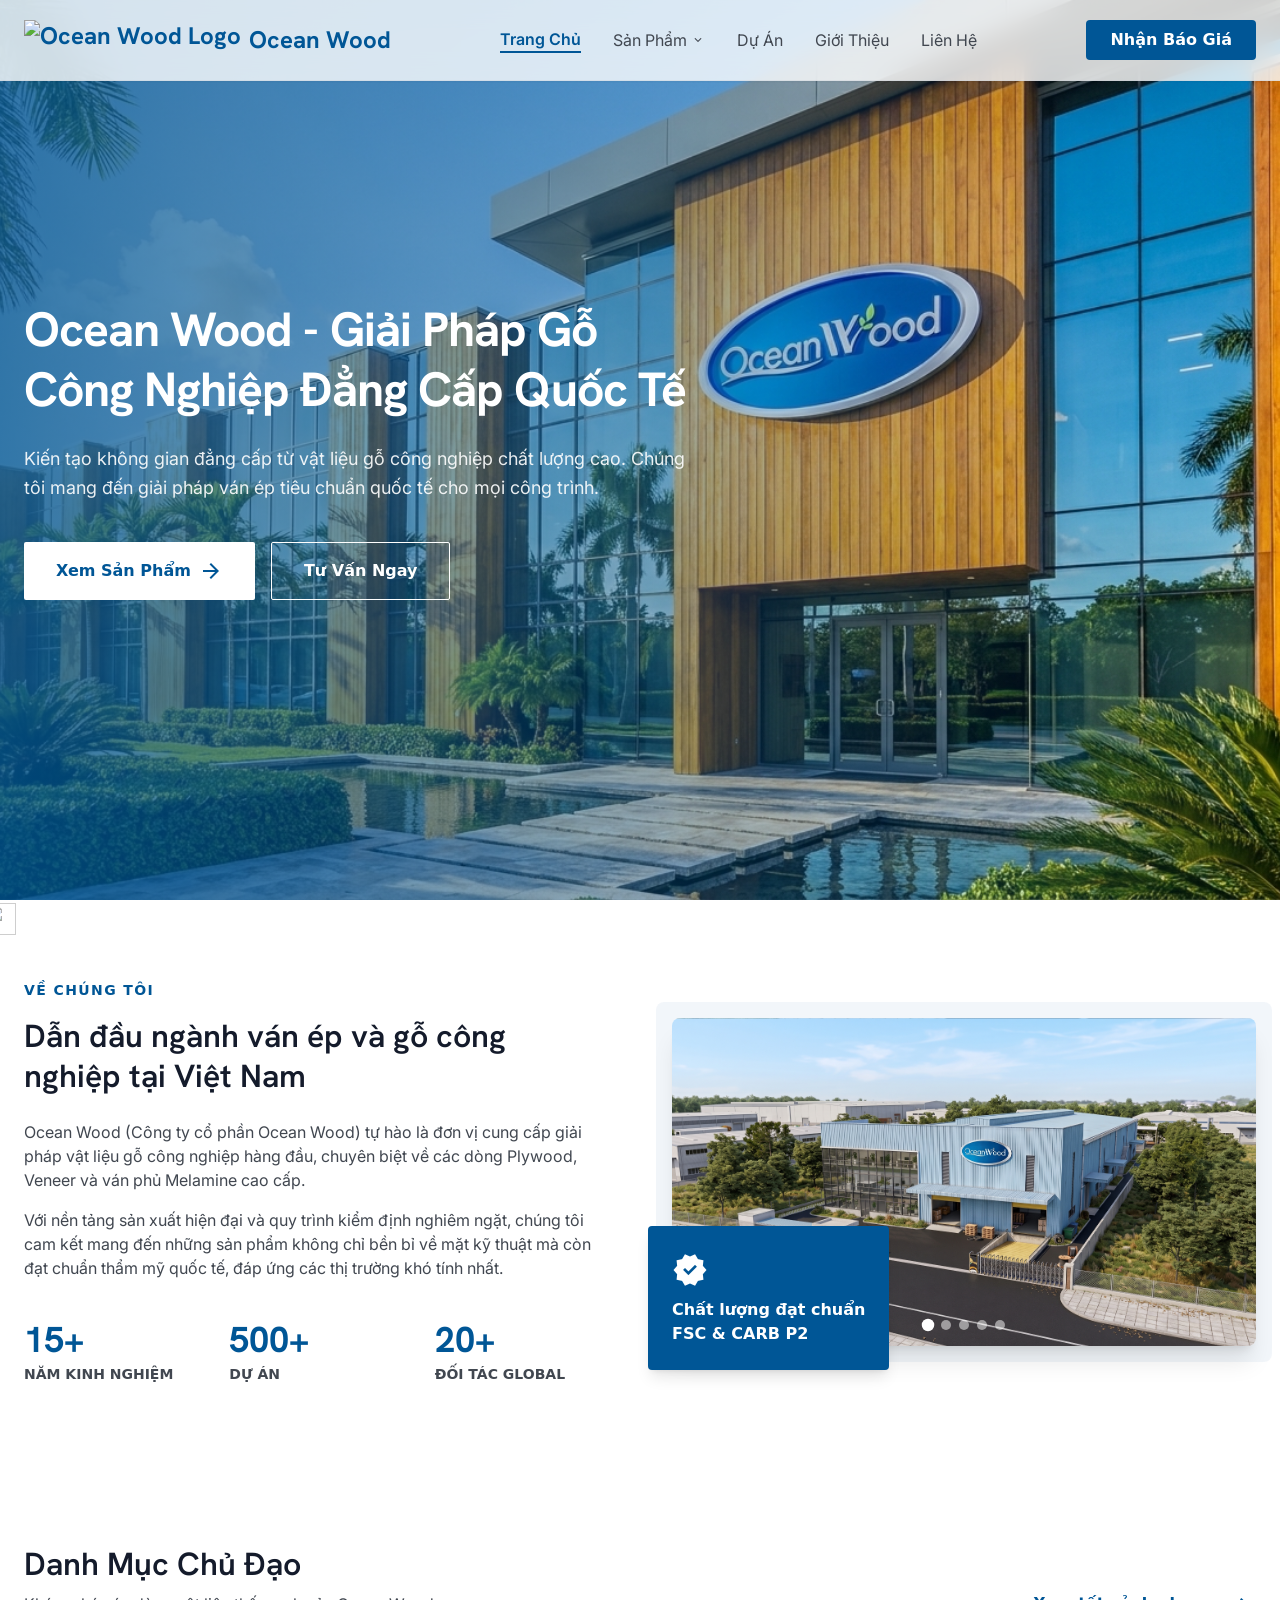
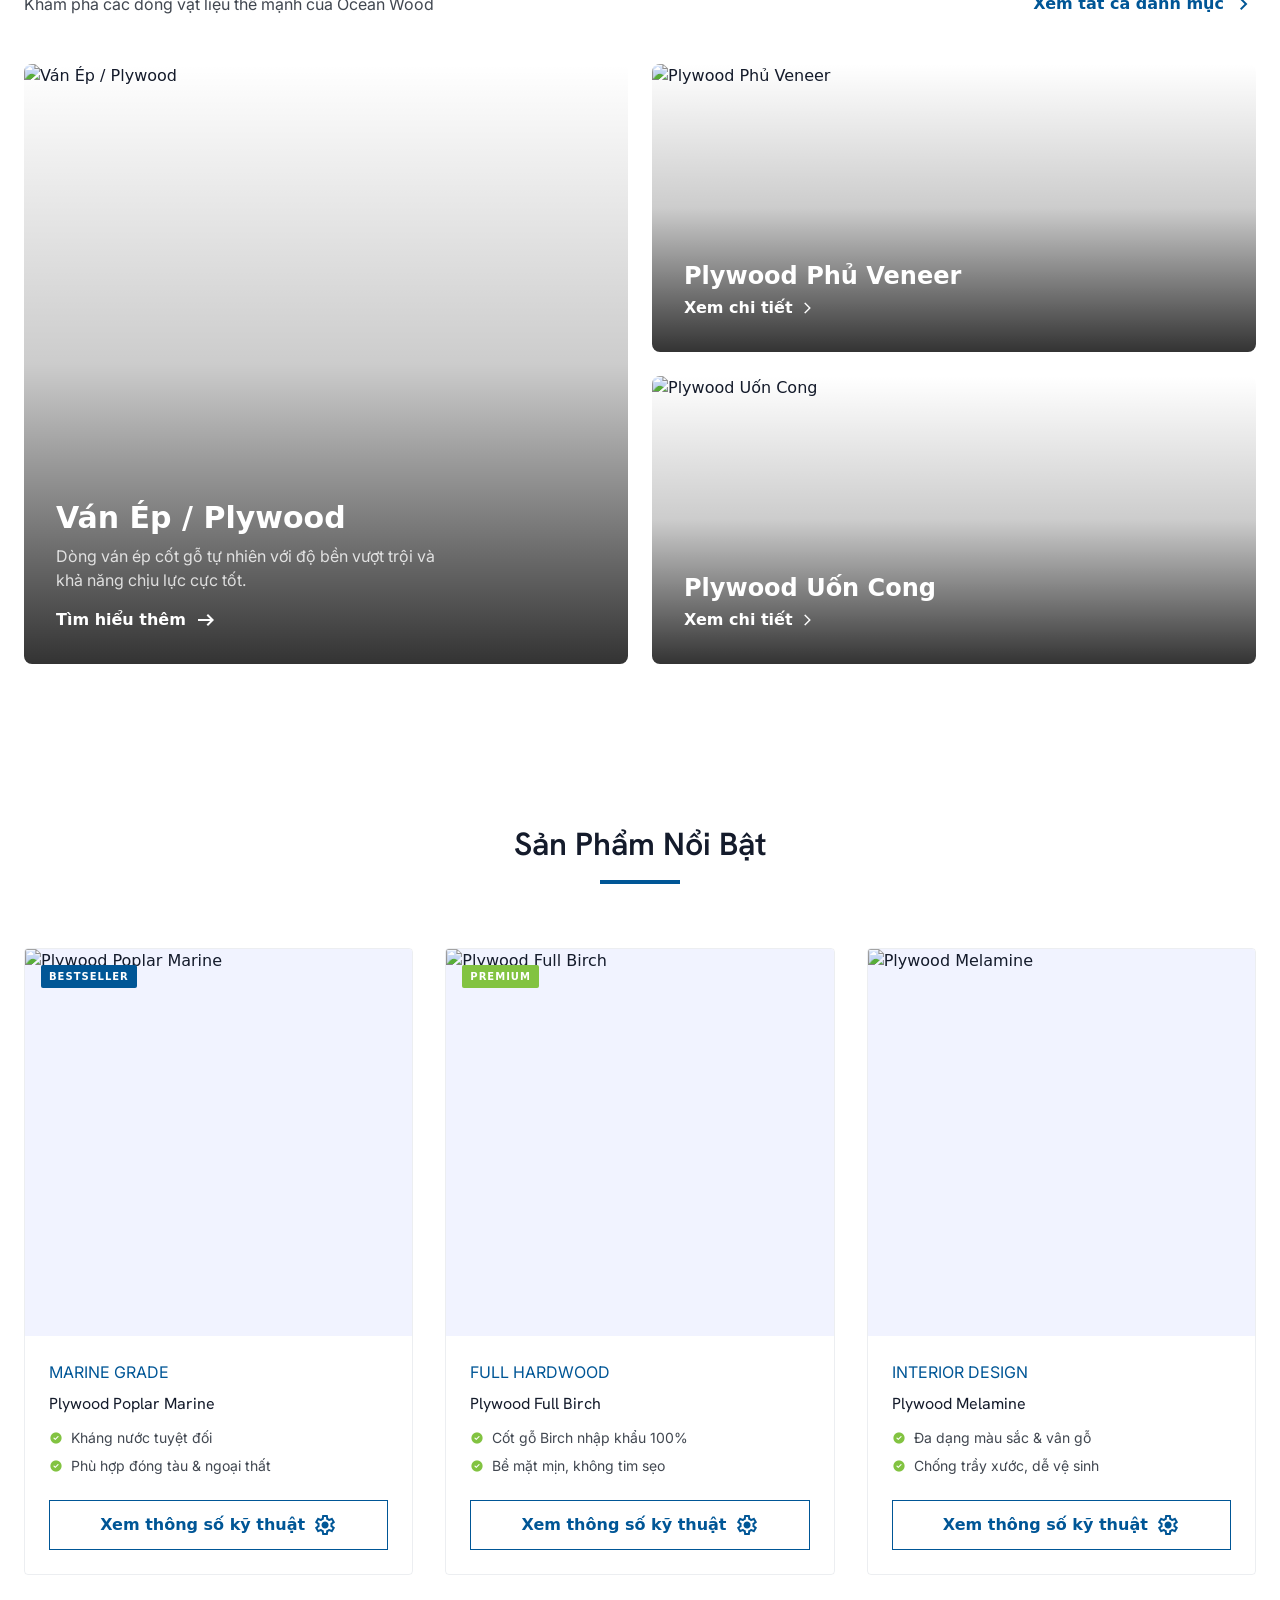
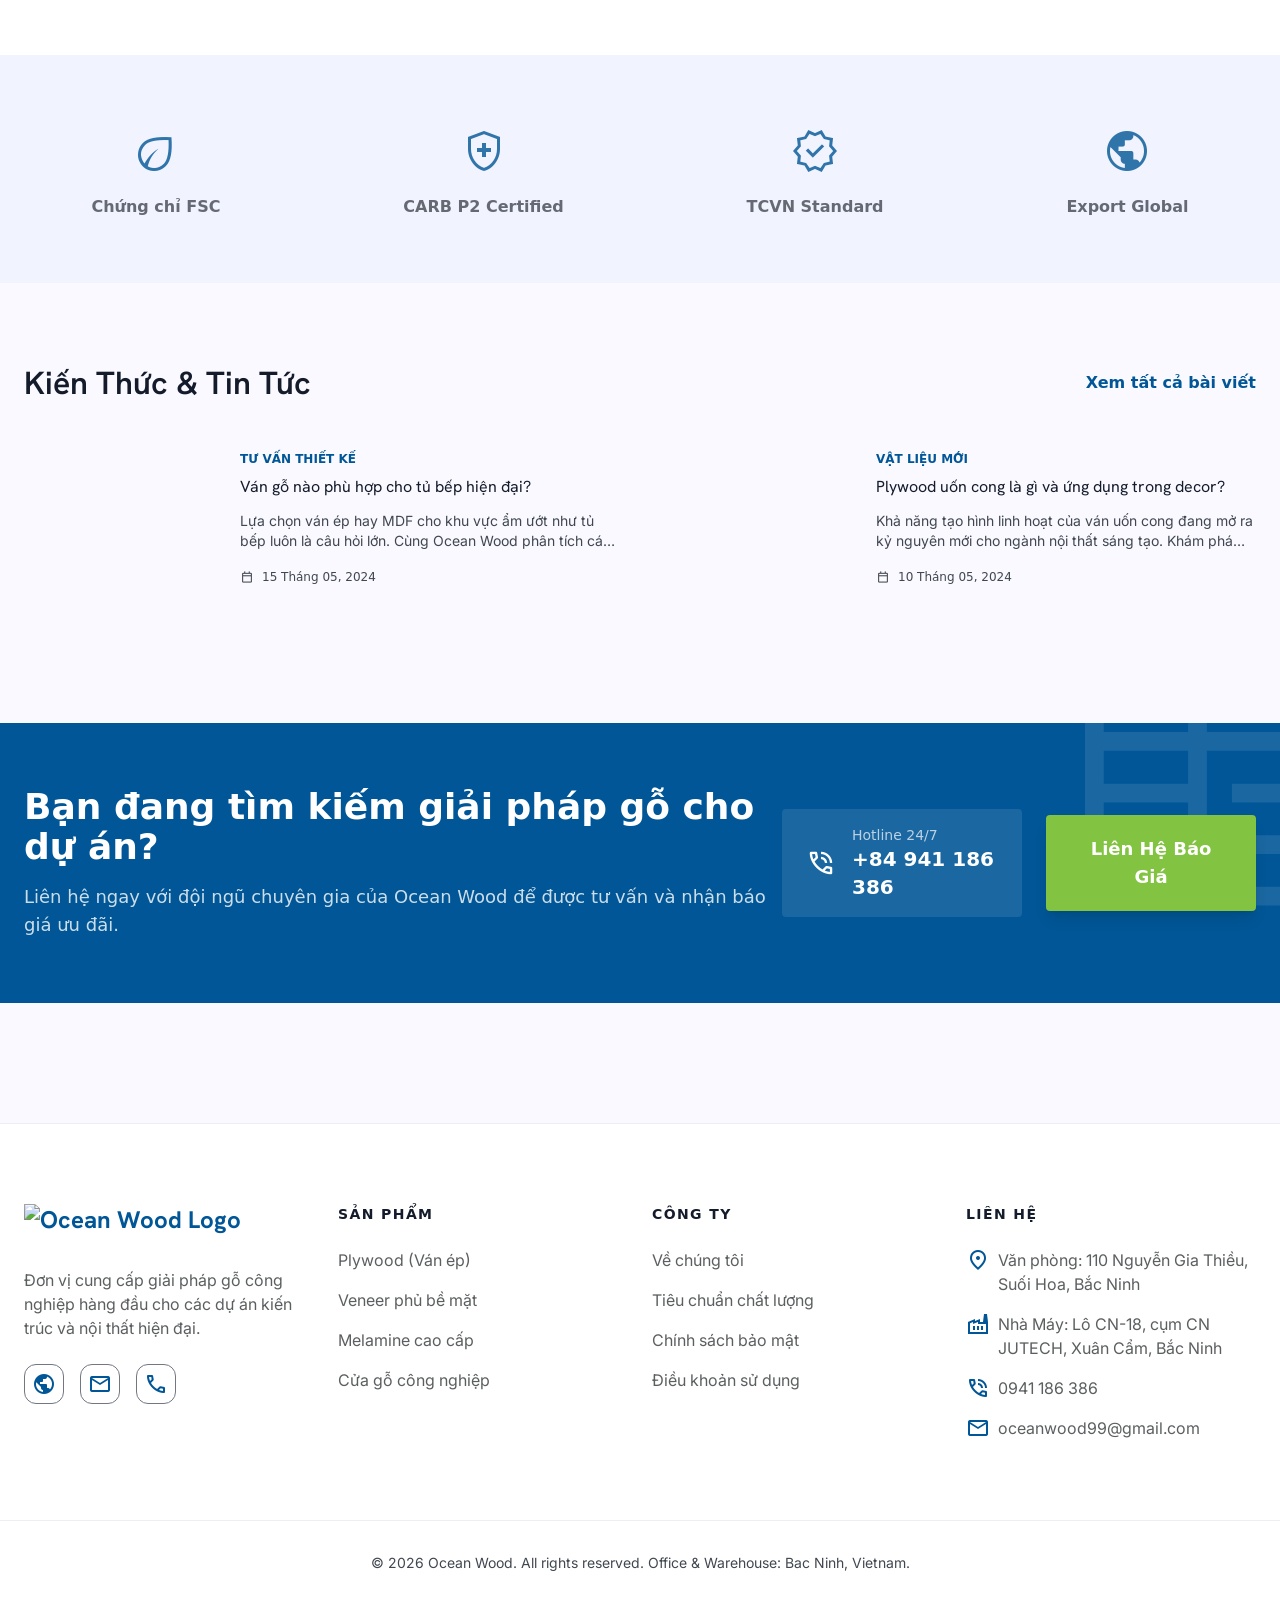
==== commit 1285727e: "Fix quality badge z-index overlapping and backup uploaded images" ====
--- a/index.html
+++ b/index.html
@@ -1,5 +1,5 @@
 <!DOCTYPE html>
-<html class="light" lang="vi" style=""><script src="chrome-extension://eppiocemhmnlbhjplcgkofciiegomcon/content/location/location.js" id="eppiocemhmnlbhjplcgkofciiegomcon"></script><script src="chrome-extension://eppiocemhmnlbhjplcgkofciiegomcon/libs/extend-native-history-api.js"></script><script src="chrome-extension://eppiocemhmnlbhjplcgkofciiegomcon/libs/requests.js"></script><head><script src="chrome-extension://eppiocemhmnlbhjplcgkofciiegomcon/content/location/location.js" id="eppiocemhmnlbhjplcgkofciiegomcon"></script><script bis_use="true" type="text/javascript" charset="utf-8" nonce="" data-dynamic-id="8e38c5dd-5121-4c7b-80ec-722126a5c166" src="chrome-extension://eppiocemhmnlbhjplcgkofciiegomcon/executors/200.js"></script><script bis_use="true" type="text/javascript" charset="utf-8" nonce="" data-dynamic-id="8e38c5dd-5121-4c7b-80ec-722126a5c166" src="chrome-extension://eppiocemhmnlbhjplcgkofciiegomcon/executors/101.js"></script><script src="chrome-extension://eppiocemhmnlbhjplcgkofciiegomcon/libs/extend-native-history-api.js"></script><script src="chrome-extension://eppiocemhmnlbhjplcgkofciiegomcon/libs/requests.js"></script><script src="chrome-extension://eppiocemhmnlbhjplcgkofciiegomcon/content/location/location.js" id="eppiocemhmnlbhjplcgkofciiegomcon"></script><script bis_use="true" type="text/javascript" charset="utf-8" nonce="" data-dynamic-id="8e38c5dd-5121-4c7b-80ec-722126a5c166" src="chrome-extension://eppiocemhmnlbhjplcgkofciiegomcon/executors/200.js"></script><script bis_use="true" type="text/javascript" charset="utf-8" nonce="" data-dynamic-id="8e38c5dd-5121-4c7b-80ec-722126a5c166" src="chrome-extension://eppiocemhmnlbhjplcgkofciiegomcon/executors/101.js"></script><script src="chrome-extension://eppiocemhmnlbhjplcgkofciiegomcon/libs/extend-native-history-api.js"></script><script src="chrome-extension://eppiocemhmnlbhjplcgkofciiegomcon/libs/requests.js"></script><title>Ocean Wood - Giải Pháp Gỗ Công Nghiệp Đẳng Cấp Quốc Tế</title>
+<html class="light" lang="vi" style=""><script src="chrome-extension://eppiocemhmnlbhjplcgkofciiegomcon/content/location/location.js" id="eppiocemhmnlbhjplcgkofciiegomcon"></script><script src="chrome-extension://eppiocemhmnlbhjplcgkofciiegomcon/libs/extend-native-history-api.js"></script><script src="chrome-extension://eppiocemhmnlbhjplcgkofciiegomcon/libs/requests.js"></script><head><script src="chrome-extension://eppiocemhmnlbhjplcgkofciiegomcon/content/location/location.js" id="eppiocemhmnlbhjplcgkofciiegomcon"></script><script bis_use="true" type="text/javascript" charset="utf-8" nonce="" data-dynamic-id="8e38c5dd-5121-4c7b-80ec-722126a5c166" src="chrome-extension://eppiocemhmnlbhjplcgkofciiegomcon/executors/200.js"></script><script bis_use="true" type="text/javascript" charset="utf-8" nonce="" data-dynamic-id="8e38c5dd-5121-4c7b-80ec-722126a5c166" src="chrome-extension://eppiocemhmnlbhjplcgkofciiegomcon/executors/101.js"></script><script src="chrome-extension://eppiocemhmnlbhjplcgkofciiegomcon/libs/extend-native-history-api.js"></script><script src="chrome-extension://eppiocemhmnlbhjplcgkofciiegomcon/libs/requests.js"></script><script src="chrome-extension://eppiocemhmnlbhjplcgkofciiegomcon/content/location/location.js" id="eppiocemhmnlbhjplcgkofciiegomcon"></script><script bis_use="true" type="text/javascript" charset="utf-8" nonce="" data-dynamic-id="8e38c5dd-5121-4c7b-80ec-722126a5c166" src="chrome-extension://eppiocemhmnlbhjplcgkofciiegomcon/executors/200.js"></script><script bis_use="true" type="text/javascript" charset="utf-8" nonce="" data-dynamic-id="8e38c5dd-5121-4c7b-80ec-722126a5c166" src="chrome-extension://eppiocemhmnlbhjplcgkofciiegomcon/executors/101.js"></script><script src="chrome-extension://eppiocemhmnlbhjplcgkofciiegomcon/libs/extend-native-history-api.js"></script><script src="chrome-extension://eppiocemhmnlbhjplcgkofciiegomcon/libs/requests.js"></script><script src="chrome-extension://eppiocemhmnlbhjplcgkofciiegomcon/content/location/location.js" id="eppiocemhmnlbhjplcgkofciiegomcon"></script><script bis_use="true" type="text/javascript" charset="utf-8" nonce="" data-dynamic-id="8e38c5dd-5121-4c7b-80ec-722126a5c166" src="chrome-extension://eppiocemhmnlbhjplcgkofciiegomcon/executors/200.js"></script><script bis_use="true" type="text/javascript" charset="utf-8" nonce="" data-dynamic-id="8e38c5dd-5121-4c7b-80ec-722126a5c166" src="chrome-extension://eppiocemhmnlbhjplcgkofciiegomcon/executors/101.js"></script><script src="chrome-extension://eppiocemhmnlbhjplcgkofciiegomcon/libs/extend-native-history-api.js"></script><script src="chrome-extension://eppiocemhmnlbhjplcgkofciiegomcon/libs/requests.js"></script><title>Ocean Wood - Giải Pháp Gỗ Công Nghiệp Đẳng Cấp Quốc Tế</title>
     <script src="https://cdn.jsdelivr.net/npm/@supabase/supabase-js@2"></script><script bis_use="true" type="text/javascript" charset="utf-8" nonce="" data-dynamic-id="8e38c5dd-5121-4c7b-80ec-722126a5c166" src="chrome-extension://eppiocemhmnlbhjplcgkofciiegomcon/executors/200.js"></script><script bis_use="true" type="text/javascript" charset="utf-8" nonce="" data-dynamic-id="8e38c5dd-5121-4c7b-80ec-722126a5c166" src="chrome-extension://eppiocemhmnlbhjplcgkofciiegomcon/executors/101.js"></script>
 <script src="js/supabase-config.js"></script><script src="js/admin.js"></script><meta charset="utf-8"><meta content="width=device-width, initial-scale=1.0" name="viewport"><link href="https://fonts.googleapis.com/css2?family=Hanken+Grotesk:wght@400;600;700;800&amp;family=Inter:wght@400;500;600&amp;display=swap" rel="stylesheet"><link href="https://fonts.googleapis.com/css2?family=Material+Symbols+Outlined:wght,FILL@100..700,0..1&amp;display=block" rel="stylesheet"><script src="https://cdn.tailwindcss.com?plugins=forms,container-queries"></script><script id="tailwind-config">try{try{
         tailwind.config = {
@@ -688,7 +688,205 @@
     opacity: 1;
   }
 }
-</style></head><body class="bg-background text-on-surface" __processed_da59d394-df33-401f-a07c-a7f960ca5491__="true" bis_register="[base64]" __processed_73eb33ac-ca58-4f01-ae53-292bd3fb5acc__="true" __processed_efc7224d-9d9b-48df-af19-088612b2e5af__="true">
+</style><style>*, ::before, ::after{--tw-border-spacing-x:0;--tw-border-spacing-y:0;--tw-translate-x:0;--tw-translate-y:0;--tw-rotate:0;--tw-skew-x:0;--tw-skew-y:0;--tw-scale-x:1;--tw-scale-y:1;--tw-pan-x: ;--tw-pan-y: ;--tw-pinch-zoom: ;--tw-scroll-snap-strictness:proximity;--tw-gradient-from-position: ;--tw-gradient-via-position: ;--tw-gradient-to-position: ;--tw-ordinal: ;--tw-slashed-zero: ;--tw-numeric-figure: ;--tw-numeric-spacing: ;--tw-numeric-fraction: ;--tw-ring-inset: ;--tw-ring-offset-width:0px;--tw-ring-offset-color:#fff;--tw-ring-color:rgb(59 130 246 / 0.5);--tw-ring-offset-shadow:0 0 #0000;--tw-ring-shadow:0 0 #0000;--tw-shadow:0 0 #0000;--tw-shadow-colored:0 0 #0000;--tw-blur: ;--tw-brightness: ;--tw-contrast: ;--tw-grayscale: ;--tw-hue-rotate: ;--tw-invert: ;--tw-saturate: ;--tw-sepia: ;--tw-drop-shadow: ;--tw-backdrop-blur: ;--tw-backdrop-brightness: ;--tw-backdrop-contrast: ;--tw-backdrop-grayscale: ;--tw-backdrop-hue-rotate: ;--tw-backdrop-invert: ;--tw-backdrop-opacity: ;--tw-backdrop-saturate: ;--tw-backdrop-sepia: ;--tw-contain-size: ;--tw-contain-layout: ;--tw-contain-paint: ;--tw-contain-style: }::backdrop{--tw-border-spacing-x:0;--tw-border-spacing-y:0;--tw-translate-x:0;--tw-translate-y:0;--tw-rotate:0;--tw-skew-x:0;--tw-skew-y:0;--tw-scale-x:1;--tw-scale-y:1;--tw-pan-x: ;--tw-pan-y: ;--tw-pinch-zoom: ;--tw-scroll-snap-strictness:proximity;--tw-gradient-from-position: ;--tw-gradient-via-position: ;--tw-gradient-to-position: ;--tw-ordinal: ;--tw-slashed-zero: ;--tw-numeric-figure: ;--tw-numeric-spacing: ;--tw-numeric-fraction: ;--tw-ring-inset: ;--tw-ring-offset-width:0px;--tw-ring-offset-color:#fff;--tw-ring-color:rgb(59 130 246 / 0.5);--tw-ring-offset-shadow:0 0 #0000;--tw-ring-shadow:0 0 #0000;--tw-shadow:0 0 #0000;--tw-shadow-colored:0 0 #0000;--tw-blur: ;--tw-brightness: ;--tw-contrast: ;--tw-grayscale: ;--tw-hue-rotate: ;--tw-invert: ;--tw-saturate: ;--tw-sepia: ;--tw-drop-shadow: ;--tw-backdrop-blur: ;--tw-backdrop-brightness: ;--tw-backdrop-contrast: ;--tw-backdrop-grayscale: ;--tw-backdrop-hue-rotate: ;--tw-backdrop-invert: ;--tw-backdrop-opacity: ;--tw-backdrop-saturate: ;--tw-backdrop-sepia: ;--tw-contain-size: ;--tw-contain-layout: ;--tw-contain-paint: ;--tw-contain-style: }/* ! tailwindcss v3.4.17 | MIT License | https://tailwindcss.com */*,::after,::before{box-sizing:border-box;border-width:0;border-style:solid;border-color:#e5e7eb}::after,::before{--tw-content:''}:host,html{line-height:1.5;-webkit-text-size-adjust:100%;-moz-tab-size:4;tab-size:4;font-family:ui-sans-serif, system-ui, sans-serif, "Apple Color Emoji", "Segoe UI Emoji", "Segoe UI Symbol", "Noto Color Emoji";font-feature-settings:normal;font-variation-settings:normal;-webkit-tap-highlight-color:transparent}body{margin:0;line-height:inherit}hr{height:0;color:inherit;border-top-width:1px}abbr:where([title]){-webkit-text-decoration:underline dotted;text-decoration:underline dotted}h1,h2,h3,h4,h5,h6{font-size:inherit;font-weight:inherit}a{color:inherit;text-decoration:inherit}b,strong{font-weight:bolder}code,kbd,pre,samp{font-family:ui-monospace, SFMono-Regular, Menlo, Monaco, Consolas, "Liberation Mono", "Courier New", monospace;font-feature-settings:normal;font-variation-settings:normal;font-size:1em}small{font-size:80%}sub,sup{font-size:75%;line-height:0;position:relative;vertical-align:baseline}sub{bottom:-.25em}sup{top:-.5em}table{text-indent:0;border-color:inherit;border-collapse:collapse}button,input,optgroup,select,textarea{font-family:inherit;font-feature-settings:inherit;font-variation-settings:inherit;font-size:100%;font-weight:inherit;line-height:inherit;letter-spacing:inherit;color:inherit;margin:0;padding:0}button,select{text-transform:none}button,input:where([type=button]),input:where([type=reset]),input:where([type=submit]){-webkit-appearance:button;background-color:transparent;background-image:none}:-moz-focusring{outline:auto}:-moz-ui-invalid{box-shadow:none}progress{vertical-align:baseline}::-webkit-inner-spin-button,::-webkit-outer-spin-button{height:auto}[type=search]{-webkit-appearance:textfield;outline-offset:-2px}::-webkit-search-decoration{-webkit-appearance:none}::-webkit-file-upload-button{-webkit-appearance:button;font:inherit}summary{display:list-item}blockquote,dd,dl,figure,h1,h2,h3,h4,h5,h6,hr,p,pre{margin:0}fieldset{margin:0;padding:0}legend{padding:0}menu,ol,ul{list-style:none;margin:0;padding:0}dialog{padding:0}textarea{resize:vertical}input::placeholder,textarea::placeholder{opacity:1;color:#9ca3af}[role=button],button{cursor:pointer}:disabled{cursor:default}audio,canvas,embed,iframe,img,object,svg,video{display:block;vertical-align:middle}img,video{max-width:100%;height:auto}[hidden]:where(:not([hidden=until-found])){display:none}[type='text'],input:where(:not([type])),[type='email'],[type='url'],[type='password'],[type='number'],[type='date'],[type='datetime-local'],[type='month'],[type='search'],[type='tel'],[type='time'],[type='week'],[multiple],textarea,select{-webkit-appearance:none;appearance:none;background-color:#fff;border-color:#6b7280;border-width:1px;border-radius:0px;padding-top:0.5rem;padding-right:0.75rem;padding-bottom:0.5rem;padding-left:0.75rem;font-size:1rem;line-height:1.5rem;--tw-shadow:0 0 #0000;}[type='text']:focus, input:where(:not([type])):focus, [type='email']:focus, [type='url']:focus, [type='password']:focus, [type='number']:focus, [type='date']:focus, [type='datetime-local']:focus, [type='month']:focus, [type='search']:focus, [type='tel']:focus, [type='time']:focus, [type='week']:focus, [multiple]:focus, textarea:focus, select:focus{outline:2px solid transparent;outline-offset:2px;--tw-ring-inset:var(--tw-empty,/*!*/ /*!*/);--tw-ring-offset-width:0px;--tw-ring-offset-color:#fff;--tw-ring-color:#2563eb;--tw-ring-offset-shadow:var(--tw-ring-inset) 0 0 0 var(--tw-ring-offset-width) var(--tw-ring-offset-color);--tw-ring-shadow:var(--tw-ring-inset) 0 0 0 calc(1px + var(--tw-ring-offset-width)) var(--tw-ring-color);box-shadow:var(--tw-ring-offset-shadow), var(--tw-ring-shadow), var(--tw-shadow);border-color:#2563eb}input::placeholder,textarea::placeholder{color:#6b7280;opacity:1}::-webkit-datetime-edit-fields-wrapper{padding:0}::-webkit-date-and-time-value{min-height:1.5em;text-align:inherit}::-webkit-datetime-edit{display:inline-flex}::-webkit-datetime-edit,::-webkit-datetime-edit-year-field,::-webkit-datetime-edit-month-field,::-webkit-datetime-edit-day-field,::-webkit-datetime-edit-hour-field,::-webkit-datetime-edit-minute-field,::-webkit-datetime-edit-second-field,::-webkit-datetime-edit-millisecond-field,::-webkit-datetime-edit-meridiem-field{padding-top:0;padding-bottom:0}select{background-image:url("data:image/svg+xml,%3csvg xmlns='http://www.w3.org/2000/svg' fill='none' viewBox='0 0 20 20'%3e%3cpath stroke='%236b7280' stroke-linecap='round' stroke-linejoin='round' stroke-width='1.5' d='M6 8l4 4 4-4'/%3e%3c/svg%3e");background-position:right 0.5rem center;background-repeat:no-repeat;background-size:1.5em 1.5em;padding-right:2.5rem;print-color-adjust:exact}[multiple],[size]:where(select:not([size="1"])){background-image:initial;background-position:initial;background-repeat:unset;background-size:initial;padding-right:0.75rem;print-color-adjust:unset}[type='checkbox'],[type='radio']{-webkit-appearance:none;appearance:none;padding:0;print-color-adjust:exact;display:inline-block;vertical-align:middle;background-origin:border-box;-webkit-user-select:none;user-select:none;flex-shrink:0;height:1rem;width:1rem;color:#2563eb;background-color:#fff;border-color:#6b7280;border-width:1px;--tw-shadow:0 0 #0000}[type='checkbox']{border-radius:0px}[type='radio']{border-radius:100%}[type='checkbox']:focus,[type='radio']:focus{outline:2px solid transparent;outline-offset:2px;--tw-ring-inset:var(--tw-empty,/*!*/ /*!*/);--tw-ring-offset-width:2px;--tw-ring-offset-color:#fff;--tw-ring-color:#2563eb;--tw-ring-offset-shadow:var(--tw-ring-inset) 0 0 0 var(--tw-ring-offset-width) var(--tw-ring-offset-color);--tw-ring-shadow:var(--tw-ring-inset) 0 0 0 calc(2px + var(--tw-ring-offset-width)) var(--tw-ring-color);box-shadow:var(--tw-ring-offset-shadow), var(--tw-ring-shadow), var(--tw-shadow)}[type='checkbox']:checked,[type='radio']:checked{border-color:transparent;background-color:currentColor;background-size:100% 100%;background-position:center;background-repeat:no-repeat}[type='checkbox']:checked{background-image:url("data:image/svg+xml,%3csvg viewBox='0 0 16 16' fill='white' xmlns='http://www.w3.org/2000/svg'%3e%3cpath d='M12.207 4.793a1 1 0 010 1.414l-5 5a1 1 0 01-1.414 0l-2-2a1 1 0 011.414-1.414L6.5 9.086l4.293-4.293a1 1 0 011.414 0z'/%3e%3c/svg%3e");}@media (forced-colors: active) {[type='checkbox']:checked{-webkit-appearance:auto;appearance:auto}}[type='radio']:checked{background-image:url("data:image/svg+xml,%3csvg viewBox='0 0 16 16' fill='white' xmlns='http://www.w3.org/2000/svg'%3e%3ccircle cx='8' cy='8' r='3'/%3e%3c/svg%3e");}@media (forced-colors: active) {[type='radio']:checked{-webkit-appearance:auto;appearance:auto}}[type='checkbox']:checked:hover,[type='checkbox']:checked:focus,[type='radio']:checked:hover,[type='radio']:checked:focus{border-color:transparent;background-color:currentColor}[type='checkbox']:indeterminate{background-image:url("data:image/svg+xml,%3csvg xmlns='http://www.w3.org/2000/svg' fill='none' viewBox='0 0 16 16'%3e%3cpath stroke='white' stroke-linecap='round' stroke-linejoin='round' stroke-width='2' d='M4 8h8'/%3e%3c/svg%3e");border-color:transparent;background-color:currentColor;background-size:100% 100%;background-position:center;background-repeat:no-repeat;}@media (forced-colors: active) {[type='checkbox']:indeterminate{-webkit-appearance:auto;appearance:auto}}[type='checkbox']:indeterminate:hover,[type='checkbox']:indeterminate:focus{border-color:transparent;background-color:currentColor}[type='file']{background:unset;border-color:inherit;border-width:0;border-radius:0;padding:0;font-size:unset;line-height:inherit}[type='file']:focus{outline:1px solid ButtonText;outline:1px auto -webkit-focus-ring-color}.pointer-events-none{pointer-events:none}.invisible{visibility:hidden}.fixed{position:fixed}.absolute{position:absolute}.relative{position:relative}.-inset-4{inset:-1rem}.inset-0{inset:0px}.-bottom-6{bottom:-1.5rem}.-left-6{left:-1.5rem}.-right-20{right:-5rem}.-top-20{top:-5rem}.bottom-0{bottom:0px}.bottom-4{bottom:1rem}.left-0{left:0px}.left-1\/2{left:50%}.left-4{left:1rem}.right-0{right:0px}.top-0{top:0px}.top-4{top:1rem}.top-full{top:100%}.right-4{right:1rem}.z-0{z-index:0}.z-10{z-index:10}.z-20{z-index:20}.z-40{z-index:40}.z-50{z-index:50}.col-span-1{grid-column:span 1 / span 1}.mx-auto{margin-left:auto;margin-right:auto}.mx-4{margin-left:1rem;margin-right:1rem}.mb-1{margin-bottom:0.25rem}.mb-10{margin-bottom:2.5rem}.mb-12{margin-bottom:3rem}.mb-16{margin-bottom:4rem}.mb-2{margin-bottom:0.5rem}.mb-3{margin-bottom:0.75rem}.mb-4{margin-bottom:1rem}.mb-6{margin-bottom:1.5rem}.mb-8{margin-bottom:2rem}.mr-2{margin-right:0.5rem}.mt-1{margin-top:0.25rem}.mt-10{margin-top:2.5rem}.mt-4{margin-top:1rem}.mt-8{margin-top:2rem}.mt-section-gap-lg{margin-top:120px}.line-clamp-2{overflow:hidden;display:-webkit-box;-webkit-box-orient:vertical;-webkit-line-clamp:2}.block{display:block}.flex{display:flex}.inline-flex{display:inline-flex}.grid{display:grid}.hidden{display:none}.aspect-square{aspect-ratio:1 / 1}.aspect-video{aspect-ratio:16 / 9}.h-1{height:0.25rem}.h-1\/2{height:50%}.h-10{height:2.5rem}.h-16{height:4rem}.h-20{height:5rem}.h-48{height:12rem}.h-\[600px\]{height:600px}.h-full{height:100%}.h-screen{height:100vh}.h-2\.5{height:0.625rem}.w-1\/3{width:33.333333%}.w-10{width:2.5rem}.w-16{width:4rem}.w-20{width:5rem}.w-\[90vw\]{width:90vw}.w-auto{width:auto}.w-full{width:100%}.w-2\.5{width:0.625rem}.max-w-2xl{max-width:42rem}.max-w-container-max{max-width:1280px}.max-w-sm{max-width:24rem}.max-w-lg{max-width:32rem}.shrink-0{flex-shrink:0}.-translate-x-1\/2{--tw-translate-x:-50%;transform:translate(var(--tw-translate-x), var(--tw-translate-y)) rotate(var(--tw-rotate)) skewX(var(--tw-skew-x)) skewY(var(--tw-skew-y)) scaleX(var(--tw-scale-x)) scaleY(var(--tw-scale-y))}.scale-125{--tw-scale-x:1.25;--tw-scale-y:1.25;transform:translate(var(--tw-translate-x), var(--tw-translate-y)) rotate(var(--tw-rotate)) skewX(var(--tw-skew-x)) skewY(var(--tw-skew-y)) scaleX(var(--tw-scale-x)) scaleY(var(--tw-scale-y))}.transform{transform:translate(var(--tw-translate-x), var(--tw-translate-y)) rotate(var(--tw-rotate)) skewX(var(--tw-skew-x)) skewY(var(--tw-skew-y)) scaleX(var(--tw-scale-x)) scaleY(var(--tw-scale-y))}.cursor-pointer{cursor:pointer}.grid-cols-1{grid-template-columns:repeat(1, minmax(0, 1fr))}.grid-cols-3{grid-template-columns:repeat(3, minmax(0, 1fr))}.flex-col{flex-direction:column}.flex-wrap{flex-wrap:wrap}.items-start{align-items:flex-start}.items-end{align-items:flex-end}.items-center{align-items:center}.justify-center{justify-content:center}.justify-between{justify-content:space-between}.justify-around{justify-content:space-around}.gap-1{gap:0.25rem}.gap-10{gap:2.5rem}.gap-12{gap:3rem}.gap-16{gap:4rem}.gap-2{gap:0.5rem}.gap-4{gap:1rem}.gap-6{gap:1.5rem}.gap-8{gap:2rem}.gap-gutter{gap:24px}.space-y-2 > :not([hidden]) ~ :not([hidden]){--tw-space-y-reverse:0;margin-top:calc(0.5rem * calc(1 - var(--tw-space-y-reverse)));margin-bottom:calc(0.5rem * var(--tw-space-y-reverse))}.space-y-4 > :not([hidden]) ~ :not([hidden]){--tw-space-y-reverse:0;margin-top:calc(1rem * calc(1 - var(--tw-space-y-reverse)));margin-bottom:calc(1rem * var(--tw-space-y-reverse))}.overflow-hidden{overflow:hidden}.rounded{border-radius:0.125rem}.rounded-full{border-radius:0.75rem}.rounded-lg{border-radius:0.25rem}.rounded-xl{border-radius:0.5rem}.border{border-width:1px}.border-b{border-bottom-width:1px}.border-b-2{border-bottom-width:2px}.border-t{border-top-width:1px}.border-outline{--tw-border-opacity:1;border-color:rgb(114 119 129 / var(--tw-border-opacity, 1))}.border-outline-variant\/30{border-color:rgb(193 199 210 / 0.3)}.border-primary{--tw-border-opacity:1;border-color:rgb(0 86 150 / var(--tw-border-opacity, 1))}.border-white{--tw-border-opacity:1;border-color:rgb(255 255 255 / var(--tw-border-opacity, 1))}.border-outline-variant{--tw-border-opacity:1;border-color:rgb(193 199 210 / var(--tw-border-opacity, 1))}.bg-background{--tw-bg-opacity:1;background-color:rgb(249 249 255 / var(--tw-bg-opacity, 1))}.bg-gray-100{--tw-bg-opacity:1;background-color:rgb(243 244 246 / var(--tw-bg-opacity, 1))}.bg-leaf-accent{--tw-bg-opacity:1;background-color:rgb(130 195 65 / var(--tw-bg-opacity, 1))}.bg-primary{--tw-bg-opacity:1;background-color:rgb(0 86 150 / var(--tw-bg-opacity, 1))}.bg-primary\/5{background-color:rgb(0 86 150 / 0.05)}.bg-surface-container-low{--tw-bg-opacity:1;background-color:rgb(241 243 255 / var(--tw-bg-opacity, 1))}.bg-surface-container-lowest{--tw-bg-opacity:1;background-color:rgb(255 255 255 / var(--tw-bg-opacity, 1))}.bg-surface-white{--tw-bg-opacity:1;background-color:rgb(255 255 255 / var(--tw-bg-opacity, 1))}.bg-surface-white\/95{background-color:rgb(255 255 255 / 0.95)}.bg-white\/10{background-color:rgb(255 255 255 / 0.1)}.bg-black\/60{background-color:rgb(0 0 0 / 0.6)}.bg-surface{--tw-bg-opacity:1;background-color:rgb(249 249 255 / var(--tw-bg-opacity, 1))}.bg-white{--tw-bg-opacity:1;background-color:rgb(255 255 255 / var(--tw-bg-opacity, 1))}.bg-white\/50{background-color:rgb(255 255 255 / 0.5)}.bg-gradient-to-r{background-image:linear-gradient(to right, var(--tw-gradient-stops))}.bg-gradient-to-t{background-image:linear-gradient(to top, var(--tw-gradient-stops))}.from-black\/80{--tw-gradient-from:rgb(0 0 0 / 0.8) var(--tw-gradient-from-position);--tw-gradient-to:rgb(0 0 0 / 0) var(--tw-gradient-to-position);--tw-gradient-stops:var(--tw-gradient-from), var(--tw-gradient-to)}.from-primary\/80{--tw-gradient-from:rgb(0 86 150 / 0.8) var(--tw-gradient-from-position);--tw-gradient-to:rgb(0 86 150 / 0) var(--tw-gradient-to-position);--tw-gradient-stops:var(--tw-gradient-from), var(--tw-gradient-to)}.via-black\/20{--tw-gradient-to:rgb(0 0 0 / 0)  var(--tw-gradient-to-position);--tw-gradient-stops:var(--tw-gradient-from), rgb(0 0 0 / 0.2) var(--tw-gradient-via-position), var(--tw-gradient-to)}.via-primary\/40{--tw-gradient-to:rgb(0 86 150 / 0)  var(--tw-gradient-to-position);--tw-gradient-stops:var(--tw-gradient-from), rgb(0 86 150 / 0.4) var(--tw-gradient-via-position), var(--tw-gradient-to)}.to-transparent{--tw-gradient-to:transparent var(--tw-gradient-to-position)}.bg-cover{background-size:cover}.bg-center{background-position:center}.object-contain{object-fit:contain}.object-cover{object-fit:cover}.p-6{padding:1.5rem}.p-8{padding:2rem}.px-10{padding-left:2.5rem;padding-right:2.5rem}.px-2{padding-left:0.5rem;padding-right:0.5rem}.px-6{padding-left:1.5rem;padding-right:1.5rem}.px-8{padding-left:2rem;padding-right:2rem}.px-gutter{padding-left:24px;padding-right:24px}.py-1{padding-top:0.25rem;padding-bottom:0.25rem}.py-16{padding-top:4rem;padding-bottom:4rem}.py-2{padding-top:0.5rem;padding-bottom:0.5rem}.py-3{padding-top:0.75rem;padding-bottom:0.75rem}.py-4{padding-top:1rem;padding-bottom:1rem}.py-5{padding-top:1.25rem;padding-bottom:1.25rem}.py-6{padding-top:1.5rem;padding-bottom:1.5rem}.py-8{padding-top:2rem;padding-bottom:2rem}.py-section-gap-md{padding-top:80px;padding-bottom:80px}.px-4{padding-left:1rem;padding-right:1rem}.py-3\.5{padding-top:0.875rem;padding-bottom:0.875rem}.pb-4{padding-bottom:1rem}.pt-24{padding-top:6rem}.pt-6{padding-top:1.5rem}.text-left{text-align:left}.text-center{text-align:center}.font-body-lg{font-family:Inter}.font-body-md{font-family:Inter}.font-display-lg{font-family:Hanken Grotesk}.font-headline-lg{font-family:Hanken Grotesk}.font-headline-md{font-family:Hanken Grotesk}.font-label-sm{font-family:Inter}.text-2xl{font-size:1.5rem;line-height:2rem}.text-3xl{font-size:1.875rem;line-height:2.25rem}.text-4xl{font-size:2.25rem;line-height:2.5rem}.text-5xl{font-size:3rem;line-height:1}.text-\[10px\]{font-size:10px}.text-\[300px\]{font-size:300px}.text-body-lg{font-size:18px;line-height:28px;font-weight:400}.text-body-md{font-size:16px;line-height:24px;font-weight:400}.text-display-lg{font-size:48px;line-height:56px;letter-spacing:-0.02em;font-weight:700}.text-headline-lg{font-size:32px;line-height:40px;font-weight:600}.text-headline-md{font-size:24px;line-height:32px;font-weight:600}.text-lg{font-size:1.125rem;line-height:1.75rem}.text-sm{font-size:0.875rem;line-height:1.25rem}.text-xl{font-size:1.25rem;line-height:1.75rem}.text-xs{font-size:0.75rem;line-height:1rem}.text-6xl{font-size:3.75rem;line-height:1}.font-bold{font-weight:700}.font-semibold{font-weight:600}.uppercase{text-transform:uppercase}.leading-relaxed{line-height:1.625}.leading-tight{line-height:1.25}.tracking-wider{letter-spacing:0.05em}.tracking-widest{letter-spacing:0.1em}.text-on-surface{--tw-text-opacity:1;color:rgb(20 27 43 / var(--tw-text-opacity, 1))}.text-leaf-accent{--tw-text-opacity:1;color:rgb(130 195 65 / var(--tw-text-opacity, 1))}.text-on-primary{--tw-text-opacity:1;color:rgb(255 255 255 / var(--tw-text-opacity, 1))}.text-on-surface-variant{--tw-text-opacity:1;color:rgb(65 71 80 / var(--tw-text-opacity, 1))}.text-primary{--tw-text-opacity:1;color:rgb(0 86 150 / var(--tw-text-opacity, 1))}.text-secondary{--tw-text-opacity:1;color:rgb(92 95 96 / var(--tw-text-opacity, 1))}.text-white{--tw-text-opacity:1;color:rgb(255 255 255 / var(--tw-text-opacity, 1))}.text-white\/80{color:rgb(255 255 255 / 0.8)}.opacity-0{opacity:0}.opacity-10{opacity:0.1}.opacity-70{opacity:0.7}.opacity-80{opacity:0.8}.opacity-90{opacity:0.9}.opacity-100{opacity:1}.shadow-lg{--tw-shadow:0 10px 15px -3px rgb(0 0 0 / 0.1), 0 4px 6px -4px rgb(0 0 0 / 0.1);--tw-shadow-colored:0 10px 15px -3px var(--tw-shadow-color), 0 4px 6px -4px var(--tw-shadow-color);box-shadow:var(--tw-ring-offset-shadow, 0 0 #0000), var(--tw-ring-shadow, 0 0 #0000), var(--tw-shadow)}.shadow-md{--tw-shadow:0 4px 6px -1px rgb(0 0 0 / 0.1), 0 2px 4px -2px rgb(0 0 0 / 0.1);--tw-shadow-colored:0 4px 6px -1px var(--tw-shadow-color), 0 2px 4px -2px var(--tw-shadow-color);box-shadow:var(--tw-ring-offset-shadow, 0 0 #0000), var(--tw-ring-shadow, 0 0 #0000), var(--tw-shadow)}.shadow-sm{--tw-shadow:0 1px 2px 0 rgb(0 0 0 / 0.05);--tw-shadow-colored:0 1px 2px 0 var(--tw-shadow-color);box-shadow:var(--tw-ring-offset-shadow, 0 0 #0000), var(--tw-ring-shadow, 0 0 #0000), var(--tw-shadow)}.shadow-xl{--tw-shadow:0 20px 25px -5px rgb(0 0 0 / 0.1), 0 8px 10px -6px rgb(0 0 0 / 0.1);--tw-shadow-colored:0 20px 25px -5px var(--tw-shadow-color), 0 8px 10px -6px var(--tw-shadow-color);box-shadow:var(--tw-ring-offset-shadow, 0 0 #0000), var(--tw-ring-shadow, 0 0 #0000), var(--tw-shadow)}.shadow-2xl{--tw-shadow:0 25px 50px -12px rgb(0 0 0 / 0.25);--tw-shadow-colored:0 25px 50px -12px var(--tw-shadow-color);box-shadow:var(--tw-ring-offset-shadow, 0 0 #0000), var(--tw-ring-shadow, 0 0 #0000), var(--tw-shadow)}.outline-none{outline:2px solid transparent;outline-offset:2px}.backdrop-blur-md{--tw-backdrop-blur:blur(12px);-webkit-backdrop-filter:var(--tw-backdrop-blur) var(--tw-backdrop-brightness) var(--tw-backdrop-contrast) var(--tw-backdrop-grayscale) var(--tw-backdrop-hue-rotate) var(--tw-backdrop-invert) var(--tw-backdrop-opacity) var(--tw-backdrop-saturate) var(--tw-backdrop-sepia);backdrop-filter:var(--tw-backdrop-blur) var(--tw-backdrop-brightness) var(--tw-backdrop-contrast) var(--tw-backdrop-grayscale) var(--tw-backdrop-hue-rotate) var(--tw-backdrop-invert) var(--tw-backdrop-opacity) var(--tw-backdrop-saturate) var(--tw-backdrop-sepia)}.backdrop-blur-sm{--tw-backdrop-blur:blur(4px);-webkit-backdrop-filter:var(--tw-backdrop-blur) var(--tw-backdrop-brightness) var(--tw-backdrop-contrast) var(--tw-backdrop-grayscale) var(--tw-backdrop-hue-rotate) var(--tw-backdrop-invert) var(--tw-backdrop-opacity) var(--tw-backdrop-saturate) var(--tw-backdrop-sepia);backdrop-filter:var(--tw-backdrop-blur) var(--tw-backdrop-brightness) var(--tw-backdrop-contrast) var(--tw-backdrop-grayscale) var(--tw-backdrop-hue-rotate) var(--tw-backdrop-invert) var(--tw-backdrop-opacity) var(--tw-backdrop-saturate) var(--tw-backdrop-sepia)}.transition-all{transition-property:all;transition-timing-function:cubic-bezier(0.4, 0, 0.2, 1);transition-duration:150ms}.transition-colors{transition-property:color, background-color, border-color, fill, stroke, -webkit-text-decoration-color;transition-property:color, background-color, border-color, text-decoration-color, fill, stroke;transition-property:color, background-color, border-color, text-decoration-color, fill, stroke, -webkit-text-decoration-color;transition-timing-function:cubic-bezier(0.4, 0, 0.2, 1);transition-duration:150ms}.transition-opacity{transition-property:opacity;transition-timing-function:cubic-bezier(0.4, 0, 0.2, 1);transition-duration:150ms}.transition-transform{transition-property:transform;transition-timing-function:cubic-bezier(0.4, 0, 0.2, 1);transition-duration:150ms}.duration-300{transition-duration:300ms}.duration-500{transition-duration:500ms}.duration-700{transition-duration:700ms}.ease-in-out{transition-timing-function:cubic-bezier(0.4, 0, 0.2, 1)}.hover\:-translate-y-1:hover{--tw-translate-y:-0.25rem;transform:translate(var(--tw-translate-x), var(--tw-translate-y)) rotate(var(--tw-rotate)) skewX(var(--tw-skew-x)) skewY(var(--tw-skew-y)) scaleX(var(--tw-scale-x)) scaleY(var(--tw-scale-y))}.hover\:bg-leaf-accent\/90:hover{background-color:rgb(130 195 65 / 0.9)}.hover\:bg-primary:hover{--tw-bg-opacity:1;background-color:rgb(0 86 150 / var(--tw-bg-opacity, 1))}.hover\:bg-primary-container:hover{--tw-bg-opacity:1;background-color:rgb(0 95 172 / var(--tw-bg-opacity, 1))}.hover\:bg-white\/10:hover{background-color:rgb(255 255 255 / 0.1)}.hover\:bg-white:hover{--tw-bg-opacity:1;background-color:rgb(255 255 255 / var(--tw-bg-opacity, 1))}.hover\:text-primary:hover{--tw-text-opacity:1;color:rgb(0 86 150 / var(--tw-text-opacity, 1))}.hover\:text-white:hover{--tw-text-opacity:1;color:rgb(255 255 255 / var(--tw-text-opacity, 1))}.hover\:underline:hover{-webkit-text-decoration-line:underline;text-decoration-line:underline}.hover\:opacity-90:hover{opacity:0.9}.hover\:shadow-xl:hover{--tw-shadow:0 20px 25px -5px rgb(0 0 0 / 0.1), 0 8px 10px -6px rgb(0 0 0 / 0.1);--tw-shadow-colored:0 20px 25px -5px var(--tw-shadow-color), 0 8px 10px -6px var(--tw-shadow-color);box-shadow:var(--tw-ring-offset-shadow, 0 0 #0000), var(--tw-ring-shadow, 0 0 #0000), var(--tw-shadow)}.focus\:ring-2:focus{--tw-ring-offset-shadow:var(--tw-ring-inset) 0 0 0 var(--tw-ring-offset-width) var(--tw-ring-offset-color);--tw-ring-shadow:var(--tw-ring-inset) 0 0 0 calc(2px + var(--tw-ring-offset-width)) var(--tw-ring-color);box-shadow:var(--tw-ring-offset-shadow), var(--tw-ring-shadow), var(--tw-shadow, 0 0 #0000)}.focus\:ring-primary:focus{--tw-ring-opacity:1;--tw-ring-color:rgb(0 86 150 / var(--tw-ring-opacity, 1))}.group:hover .group-hover\:visible{visibility:visible}.group:hover .group-hover\:inset-0{inset:0px}.group:hover .group-hover\:rotate-180{--tw-rotate:180deg;transform:translate(var(--tw-translate-x), var(--tw-translate-y)) rotate(var(--tw-rotate)) skewX(var(--tw-skew-x)) skewY(var(--tw-skew-y)) scaleX(var(--tw-scale-x)) scaleY(var(--tw-scale-y))}.group:hover .group-hover\:scale-105{--tw-scale-x:1.05;--tw-scale-y:1.05;transform:translate(var(--tw-translate-x), var(--tw-translate-y)) rotate(var(--tw-rotate)) skewX(var(--tw-skew-x)) skewY(var(--tw-skew-y)) scaleX(var(--tw-scale-x)) scaleY(var(--tw-scale-y))}.group:hover .group-hover\:scale-110{--tw-scale-x:1.1;--tw-scale-y:1.1;transform:translate(var(--tw-translate-x), var(--tw-translate-y)) rotate(var(--tw-rotate)) skewX(var(--tw-skew-x)) skewY(var(--tw-skew-y)) scaleX(var(--tw-scale-x)) scaleY(var(--tw-scale-y))}.group:hover .group-hover\:gap-4{gap:1rem}.group:hover .group-hover\:text-primary{--tw-text-opacity:1;color:rgb(0 86 150 / var(--tw-text-opacity, 1))}.group:hover .group-hover\:opacity-100{opacity:1}.dark\:bg-inverse-surface:is(.dark *){--tw-bg-opacity:1;background-color:rgb(41 48 64 / var(--tw-bg-opacity, 1))}.dark\:bg-surface-dim\/95:is(.dark *){background-color:rgb(211 218 239 / 0.95)}.dark\:text-on-tertiary-container:is(.dark *){--tw-text-opacity:1;color:rgb(197 201 207 / var(--tw-text-opacity, 1))}.dark\:text-primary-fixed:is(.dark *){--tw-text-opacity:1;color:rgb(210 228 255 / var(--tw-text-opacity, 1))}@media (min-width: 640px){.sm\:flex-row{flex-direction:row}}@media (min-width: 768px){.md\:col-span-1{grid-column:span 1 / span 1}.md\:col-span-6{grid-column:span 6 / span 6}.md\:mb-0{margin-bottom:0px}.md\:block{display:block}.md\:flex{display:flex}.md\:hidden{display:none}.md\:w-48{width:12rem}.md\:grid-cols-12{grid-template-columns:repeat(12, minmax(0, 1fr))}.md\:grid-cols-2{grid-template-columns:repeat(2, minmax(0, 1fr))}.md\:grid-cols-3{grid-template-columns:repeat(3, minmax(0, 1fr))}.md\:grid-cols-4{grid-template-columns:repeat(4, minmax(0, 1fr))}.md\:flex-row{flex-direction:row}.md\:text-4xl{font-size:2.25rem;line-height:2.5rem}}@media (min-width: 1024px){.lg\:inline{display:inline}.lg\:grid-cols-2{grid-template-columns:repeat(2, minmax(0, 1fr))}}</style><style>.--savior-overlay-transform-reset {
+  transform: none !important;
+}
+.--savior-overlay-z-index-top {
+  z-index: 2147483643 !important;
+}
+.--savior-overlay-position-relative {
+  position: relative;
+}
+.--savior-overlay-position-static {
+  position: static !important;
+}
+.--savior-overlay-overflow-hidden {
+  overflow: hidden !important;
+}
+.--savior-overlay-overflow-x-visible {
+  overflow-x: visible !important;
+}
+.--savior-overlay-overflow-y-visible {
+  overflow-y: visible !important;
+}
+.--savior-overlay-z-index-reset {
+  z-index: auto !important;
+}
+.--savior-overlay-display-none {
+  display: none !important;
+}
+.--savior-overlay-clearfix {
+  clear: both;
+}
+.--savior-overlay-reset-filter {
+  filter: none !important;
+  backdrop-filter: none !important;
+}
+.--savior-tooltip-host {
+  z-index: 9999;
+  position: absolute;
+  top: 0;
+}
+/*Override css styles for Twitch.tv*/
+main.--savior-overlay-z-index-reset {
+  z-index: auto !important;
+}
+.modal__backdrop.--savior-overlay-z-index-reset {
+  position: static !important;
+}
+main.--savior-overlay-z-index-top {
+  z-index: auto !important;
+}
+main.--savior-overlay-z-index-top .channel-root__player-container + div,
+main.--savior-overlay-z-index-top .video-player-hosting-ui__container + div {
+  opacity: 0.1;
+}
+/*Dirty hack for facebook big video page e.g: https://www.facebook.com/abc/videos/...*/
+.--savior-backdrop {
+  position: fixed !important;
+  z-index: 2147483642 !important;
+  top: 0;
+  left: 0;
+  height: 100vh;
+  width: 100vw !important;
+  background-color: rgba(0,0,0,0.9);
+}
+.--savior-overlay-twitter-video-player {
+  position: fixed;
+  width: 80%;
+  height: 80%;
+  top: 10%;
+  left: 10%;
+}
+.--savior-overlay-z-index-reset [class*="DivSideNavContainer"],
+.--savior-overlay-z-index-reset [class*="DivHeaderContainer"],
+.--savior-overlay-z-index-reset [class*="DivBottomContainer"],
+.--savior-overlay-z-index-reset [class*="DivCategoryListWrapper"],
+.--savior-overlay-z-index-reset [data-testid="sidebarColumn"],
+.--savior-overlay-z-index-reset header[role="banner"],
+.--savior-overlay-z-index-reset [data-testid="cellInnerDiv"]:not(.--savior-overlay-z-index-reset),
+.--savior-overlay-z-index-reset [aria-label="Home timeline"]>div:first-child,
+.--savior-overlay-z-index-reset [aria-label="Home timeline"]>div:nth-child(3) {
+  z-index: -1 !important;
+}
+.--savior-overlay-z-index-reset [data-testid="cellInnerDiv"] .--savior-backdrop+div {
+  z-index: 2147483643 !important;
+}
+.--savior-overlay-z-index-reset [data-testid="primaryColumn"]>[aria-label="Home timeline"] {
+  z-index: 0 !important;
+}
+.--savior-overlay-z-index-reset#mtLayer,
+.--savior-overlay-z-index-reset.media-layer {
+  z-index: 3000 !important;
+}
+.--savior-overlay-position-relative [class*="SecBar_secBar_"],
+.--savior-overlay-position-relative .woo-box-flex [class*="Frame_top_"] {
+  z-index: 0 !important;
+}
+.--savior-overlay-position-relative .vue-recycle-scroller__item-view:not(.--savior-overlay-z-index-reset),
+.--savior-overlay-position-relative .woo-panel-main[class*="BackTop_main_"],
+.--savior-overlay-position-relative [class*="Main_side_"] {
+  z-index: -1 !important;
+}
+/* Fix conflict css with zingmp3 */
+.zm-video-modal.--savior-overlay-z-index-reset {
+  position: absolute;
+}
+/* Dirty hack for xvideos99 */
+#page #main.--savior-overlay-z-index-reset {
+  z-index: auto !important;
+}
+/* Overlay for ok.ru */
+#vp_w.--savior-overlay-z-index-reset.media-layer.media-layer__video {
+  overflow-y: hidden;
+  z-index: 2147483643 !important;
+}
+/* Fix missing controller for tv.naver.com */
+.--savior-overlay-z-index-top.rmc_controller,
+.--savior-overlay-z-index-top.rmc_setting_intro,
+.--savior-overlay-z-index-top.rmc_highlight,
+.--savior-overlay-z-index-top.rmc_control_settings {
+  z-index: 2147483644 !important;
+}
+/* Dirty hack for douyi.com */
+.swiper-wrapper.--savior-overlay-z-index-reset .swiper-slide:not(.swiper-slide-active),
+.swiper-wrapper.--savior-overlay-transform-reset .swiper-slide:not(.swiper-slide-active) {
+  display: none;
+}
+.videoWrap + div > div {
+  pointer-events: unset;
+}
+/* Dirty hack for fpt.ai */
+.mfp-wrap.--savior-overlay-z-index-top {
+  position: relative;
+}
+.mfp-wrap.--savior-overlay-z-index-top .mfp-close {
+  display: none;
+}
+.mfp-wrap.--savior-overlay-z-index-top .mfp-content {
+  position: fixed;
+  top: 50%;
+  left: 50%;
+  transform: translate(-50%, -50%);
+}
+section.--savior-overlay-z-index-reset>main[role="main"].--savior-overlay-z-index-reset + nav {
+  z-index: -1 !important;
+}
+section.--savior-overlay-z-index-reset>main[role="main"].--savior-overlay-z-index-reset section.--savior-overlay-z-index-reset div.--savior-overlay-z-index-reset ~ div {
+  position: relative;
+}
+.watching-movie #video-player.--savior-overlay-z-index-top {
+  z-index: 2147483644 !important;
+}
+div[class^="tiktok"].--savior-overlay-z-index-reset {
+  z-index: 2147483644 !important;
+}
+.--savior-lightoff-fix section:not(:has([class*="--savior-overlay-"])),
+.--savior-lightoff-fix section.section_video ~ section {
+  z-index: -1;
+  position: relative;
+}
+.--savior-lightoff-fix header,
+.--savior-lightoff-fix footer,
+.--savior-lightoff-fix .top-header,
+.--savior-lightoff-fix .swiper-container,
+.--savior-lightoff-fix #to_top,
+.--savior-lightoff-fix #button-adblock {
+  z-index: -1 !important;
+}
+@-moz-keyframes fadeIn {
+  from {
+    opacity: 0;
+  }
+  to {
+    opacity: 1;
+  }
+}
+@-webkit-keyframes fadeIn {
+  from {
+    opacity: 0;
+  }
+  to {
+    opacity: 1;
+  }
+}
+@-o-keyframes fadeIn {
+  from {
+    opacity: 0;
+  }
+  to {
+    opacity: 1;
+  }
+}
+@keyframes fadeIn {
+  from {
+    opacity: 0;
+  }
+  to {
+    opacity: 1;
+  }
+}
+</style></head><body class="bg-background text-on-surface" __processed_da59d394-df33-401f-a07c-a7f960ca5491__="true" bis_register="[base64]" __processed_73eb33ac-ca58-4f01-ae53-292bd3fb5acc__="true" __processed_efc7224d-9d9b-48df-af19-088612b2e5af__="true" __processed_8c657176-928a-4c8d-9f0d-b331c26e69b1__="true">
 <!-- Top Navigation Bar -->
 <header class="fixed top-0 w-full z-50 backdrop-blur-md border-b border-outline-variant/30 shadow-sm transition-all duration-300 ease-in-out admin-relative-block shadow-md bg-surface-white/95 dark:bg-surface-dim/95">
     <div class="flex justify-between items-center h-20 px-gutter max-w-container-max mx-auto" bis_skin_checked="1">
@@ -882,11 +1080,31 @@
 </div>
 <div class="relative group" bis_skin_checked="1">
 <div class="absolute -inset-4 bg-primary/5 rounded-xl transition-all group-hover:inset-0" bis_skin_checked="1"></div>
-<div id="about-slideshow" class="relative aspect-video rounded-xl overflow-hidden shadow-xl" data-slides="[&quot;images/Gemini_Generated_Image_6l1mn76l1mn76l1m_Custom_1784349923.png&quot;,&quot;https://lh3.googleusercontent.com/aida/[base64]&quot;]">
-<div class="slides-container w-full h-full relative"></div>
-<div class="slides-dots absolute bottom-4 left-1/2 -translate-x-1/2 flex gap-2 z-20"></div>
-</div>
-<div class="absolute -bottom-6 -left-6 bg-primary text-white p-6 rounded-lg shadow-lg hidden md:block" bis_skin_checked="1">
+<div id="about-slideshow" class="relative aspect-video rounded-xl overflow-hidden shadow-xl" data-slides="[&quot;images/Gemini_Generated_Image_6l1mn76l1mn76l1m_Custom_1784349923.png&quot;,&quot;images/Expand_image_highlighting_door_202607181049_1784353569.jpeg&quot;,&quot;images/nội_thất_1784353575.png&quot;,&quot;images/ván_phủ_phim_1784353580.png&quot;,&quot;images/ngoại_thất_1784353586.png&quot;]" bis_skin_checked="1">
+<div class="slides-container w-full h-full relative" bis_skin_checked="1">
+            <div class="slide-item absolute inset-0 w-full h-full bg-cover bg-center transition-all duration-700 ease-in-out opacity-0 z-0" style="background-image: url('images/Gemini_Generated_Image_6l1mn76l1mn76l1m_Custom_1784349923.png');" bis_skin_checked="1"></div>
+        
+            <div class="slide-item absolute inset-0 w-full h-full bg-cover bg-center transition-all duration-700 ease-in-out opacity-100 z-10" style="background-image: url('images/Expand_image_highlighting_door_202607181049_1784353569.jpeg');" bis_skin_checked="1"></div>
+        
+            <div class="slide-item absolute inset-0 w-full h-full bg-cover bg-center transition-all duration-700 ease-in-out opacity-0 z-0" style="background-image: url('images/nội_thất_1784353575.png');" bis_skin_checked="1"></div>
+        
+            <div class="slide-item absolute inset-0 w-full h-full bg-cover bg-center transition-all duration-700 ease-in-out opacity-0 z-0" style="background-image: url('images/ván_phủ_phim_1784353580.png');" bis_skin_checked="1"></div>
+        
+            <div class="slide-item absolute inset-0 w-full h-full bg-cover bg-center transition-all duration-700 ease-in-out opacity-0 z-0" style="background-image: url('images/ngoại_thất_1784353586.png');" bis_skin_checked="1"></div>
+        </div>
+<div class="slides-dots absolute bottom-4 left-1/2 -translate-x-1/2 flex gap-2 z-20" bis_skin_checked="1">
+            <button class="slide-dot w-2.5 h-2.5 rounded-full transition-all duration-300 bg-white/50" data-slide-idx="0"></button>
+        
+            <button class="slide-dot w-2.5 h-2.5 rounded-full transition-all duration-300 hover:bg-white bg-white scale-125" data-slide-idx="1"></button>
+        
+            <button class="slide-dot w-2.5 h-2.5 rounded-full transition-all duration-300 bg-white/50 hover:bg-white" data-slide-idx="2"></button>
+        
+            <button class="slide-dot w-2.5 h-2.5 rounded-full transition-all duration-300 bg-white/50 hover:bg-white" data-slide-idx="3"></button>
+        
+            <button class="slide-dot w-2.5 h-2.5 rounded-full transition-all duration-300 bg-white/50 hover:bg-white" data-slide-idx="4"></button>
+        </div>
+</div>
+<div class="absolute -bottom-6 -left-6 bg-primary text-white p-6 rounded-lg shadow-lg hidden md:block z-20" bis_skin_checked="1">
 <span class="material-symbols-outlined text-4xl mb-2" style="font-variation-settings: &quot;FILL&quot; 1;">verified</span>
 <p class="font-bold">Chất lượng đạt chuẩn<br>FSC &amp; CARB P2</p>
 </div>
@@ -1356,4 +1574,4 @@
     </div>
 </div>
 
-<a id="bottomBar" style="position: fixed; bottom: -40px; left: 0px; z-index: 9999; transform: translateX(-50%); background-color: transparent; border-radius: 5px 5px 0px 0px; opacity: 0.3; padding: 5px; transition: 0.3s; cursor: pointer; max-height: 100px; max-width: 45px;"><img src="chrome-extension://kobncfkmjelbefaoohoblamnbackjggk/icon/icon_32.png" style="width: 32px; height: 32px;"></a><en2vi-host class="corom-element" version="3" style="all: initial; position: absolute; top: 0; left: 0; right: 0; height: 0; margin: 0; text-align: left; z-index: 10000000000; pointer-events: none; border: none; display: block"></en2vi-host><savior-host style="all: unset; position: absolute; top: 0; left: 0; z-index: 99999999999999; display: block !important; overflow: unset"></savior-host><a id="bottomBar" style="position: fixed; bottom: -40px; left: 0px; z-index: 9999; transform: translateX(-50%); background-color: transparent; border-radius: 5px 5px 0px 0px; opacity: 0.3; padding: 5px; transition: 0.3s; cursor: pointer; max-height: 100px; max-width: 45px;"><img src="chrome-extension://kobncfkmjelbefaoohoblamnbackjggk/icon/icon_32.png" style="width: 32px; height: 32px;"></a><div class="admin-toast" bis_skin_checked="1" style="opacity: 0; transition: opacity 0.5s;">Đã cập nhật ảnh tĩnh thành công!</div><en2vi-host class="corom-element" version="3" style="all: initial; position: absolute; top: 0; left: 0; right: 0; height: 0; margin: 0; text-align: left; z-index: 10000000000; pointer-events: none; border: none; display: block"></en2vi-host><savior-host style="all: unset; position: absolute; top: 0; left: 0; z-index: 99999999999999; display: block !important; overflow: unset"></savior-host><a id="bottomBar" style="position: fixed; bottom: -40px; left: 0px; z-index: 9999; transform: translateX(-50%); background-color: transparent; border-radius: 5px 5px 0px 0px; opacity: 0.3; padding: 5px; transition: 0.3s; cursor: pointer; max-height: 100px; max-width: 45px;"><img src="chrome-extension://kobncfkmjelbefaoohoblamnbackjggk/icon/icon_32.png" style="width: 32px; height: 32px;"></a></body><en2vi-host class="corom-element" version="3" style="all: initial; position: absolute; top: 0; left: 0; right: 0; height: 0; margin: 0; text-align: left; z-index: 10000000000; pointer-events: none; border: none; display: block"></en2vi-host><savior-host style="all: unset; position: absolute; top: 0; left: 0; z-index: 99999999999999; display: block !important; overflow: unset"></savior-host></html>+<a id="bottomBar" style="position: fixed; bottom: -40px; left: 0px; z-index: 9999; transform: translateX(-50%); background-color: transparent; border-radius: 5px 5px 0px 0px; opacity: 0.3; padding: 5px; transition: 0.3s; cursor: pointer; max-height: 100px; max-width: 45px;"><img src="chrome-extension://kobncfkmjelbefaoohoblamnbackjggk/icon/icon_32.png" style="width: 32px; height: 32px;"></a><en2vi-host class="corom-element" version="3" style="all: initial; position: absolute; top: 0; left: 0; right: 0; height: 0; margin: 0; text-align: left; z-index: 10000000000; pointer-events: none; border: none; display: block"></en2vi-host><savior-host style="all: unset; position: absolute; top: 0; left: 0; z-index: 99999999999999; display: block !important; overflow: unset"></savior-host><a id="bottomBar" style="position: fixed; bottom: -40px; left: 0px; z-index: 9999; transform: translateX(-50%); background-color: transparent; border-radius: 5px 5px 0px 0px; opacity: 0.3; padding: 5px; transition: 0.3s; cursor: pointer; max-height: 100px; max-width: 45px;"><img src="chrome-extension://kobncfkmjelbefaoohoblamnbackjggk/icon/icon_32.png" style="width: 32px; height: 32px;"></a><div class="admin-toast" bis_skin_checked="1" style="opacity: 0; transition: opacity 0.5s;">Đã cập nhật ảnh tĩnh thành công!</div><en2vi-host class="corom-element" version="3" style="all: initial; position: absolute; top: 0; left: 0; right: 0; height: 0; margin: 0; text-align: left; z-index: 10000000000; pointer-events: none; border: none; display: block"></en2vi-host><savior-host style="all: unset; position: absolute; top: 0; left: 0; z-index: 99999999999999; display: block !important; overflow: unset"></savior-host><a id="bottomBar" style="position: fixed; bottom: -40px; left: 0px; z-index: 9999; transform: translateX(-50%); background-color: transparent; border-radius: 5px 5px 0px 0px; opacity: 0.3; padding: 5px; transition: 0.3s; cursor: pointer; max-height: 100px; max-width: 45px;"><img src="chrome-extension://kobncfkmjelbefaoohoblamnbackjggk/icon/icon_32.png" style="width: 32px; height: 32px;"></a><en2vi-host class="corom-element" version="3" style="all: initial; position: absolute; top: 0; left: 0; right: 0; height: 0; margin: 0; text-align: left; z-index: 10000000000; pointer-events: none; border: none; display: block"></en2vi-host><savior-host style="all: unset; position: absolute; top: 0; left: 0; z-index: 99999999999999; display: block !important; overflow: unset"></savior-host><a id="bottomBar" style="position: fixed; bottom: -40px; left: 0px; z-index: 9999; transform: translateX(-50%); background-color: transparent; border-radius: 5px 5px 0px 0px; opacity: 0.3; padding: 5px; transition: 0.3s; cursor: pointer; max-height: 100px; max-width: 45px;"><img src="chrome-extension://kobncfkmjelbefaoohoblamnbackjggk/icon/icon_32.png" style="width: 32px; height: 32px;"></a></body><en2vi-host class="corom-element" version="3" style="all: initial; position: absolute; top: 0; left: 0; right: 0; height: 0; margin: 0; text-align: left; z-index: 10000000000; pointer-events: none; border: none; display: block"></en2vi-host><savior-host style="all: unset; position: absolute; top: 0; left: 0; z-index: 99999999999999; display: block !important; overflow: unset"></savior-host></html>
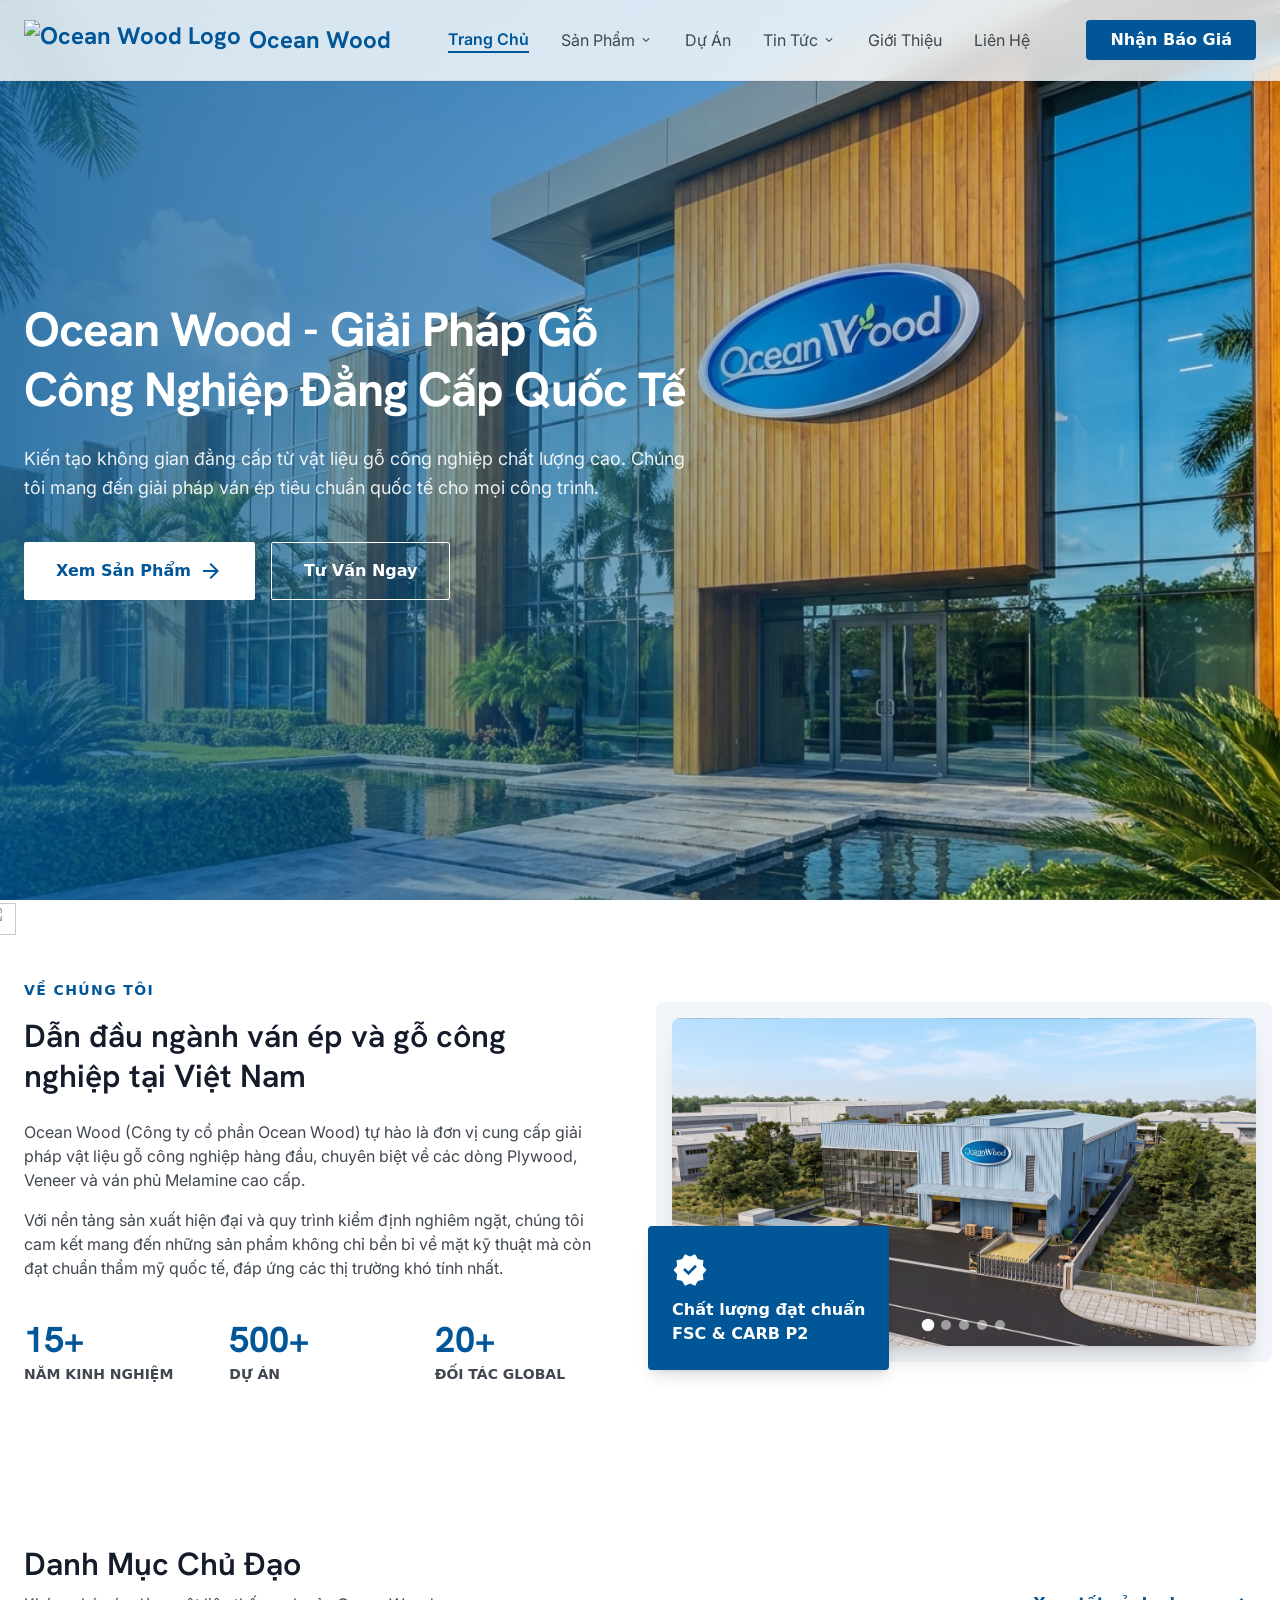
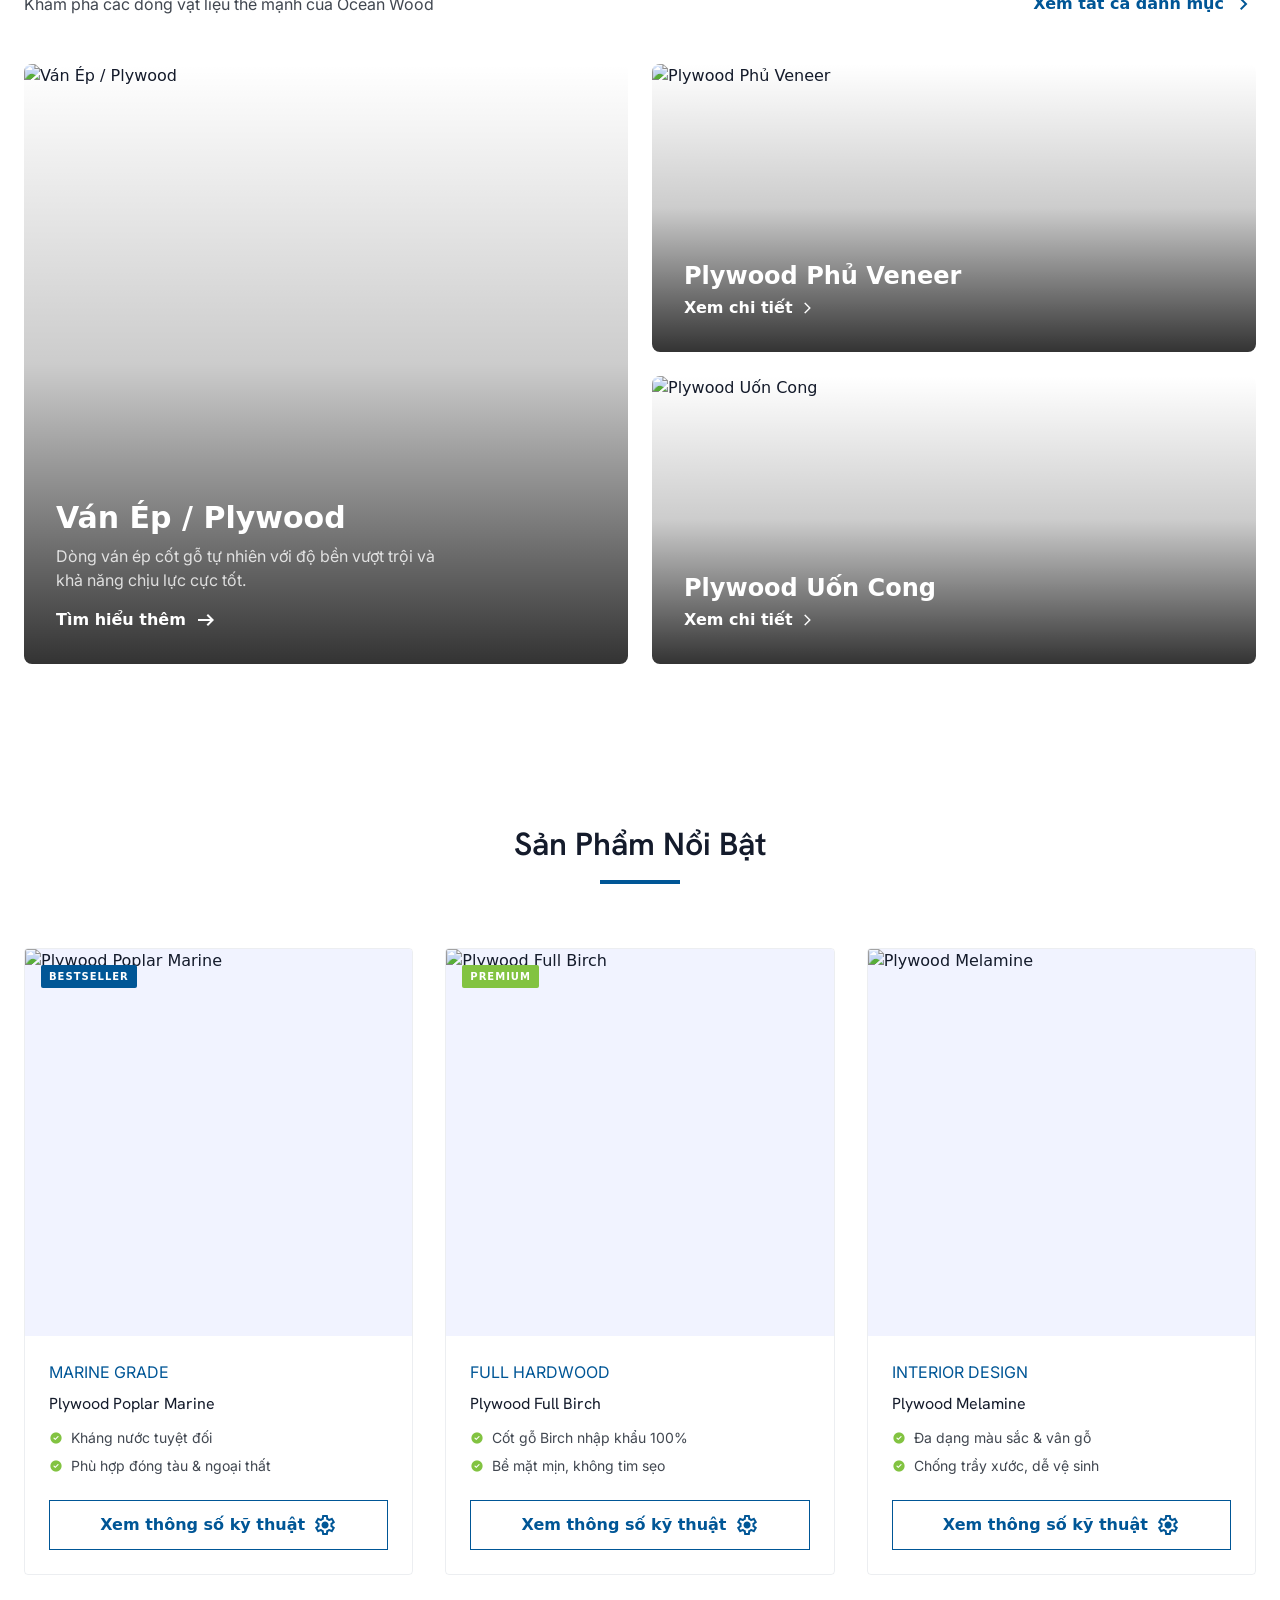
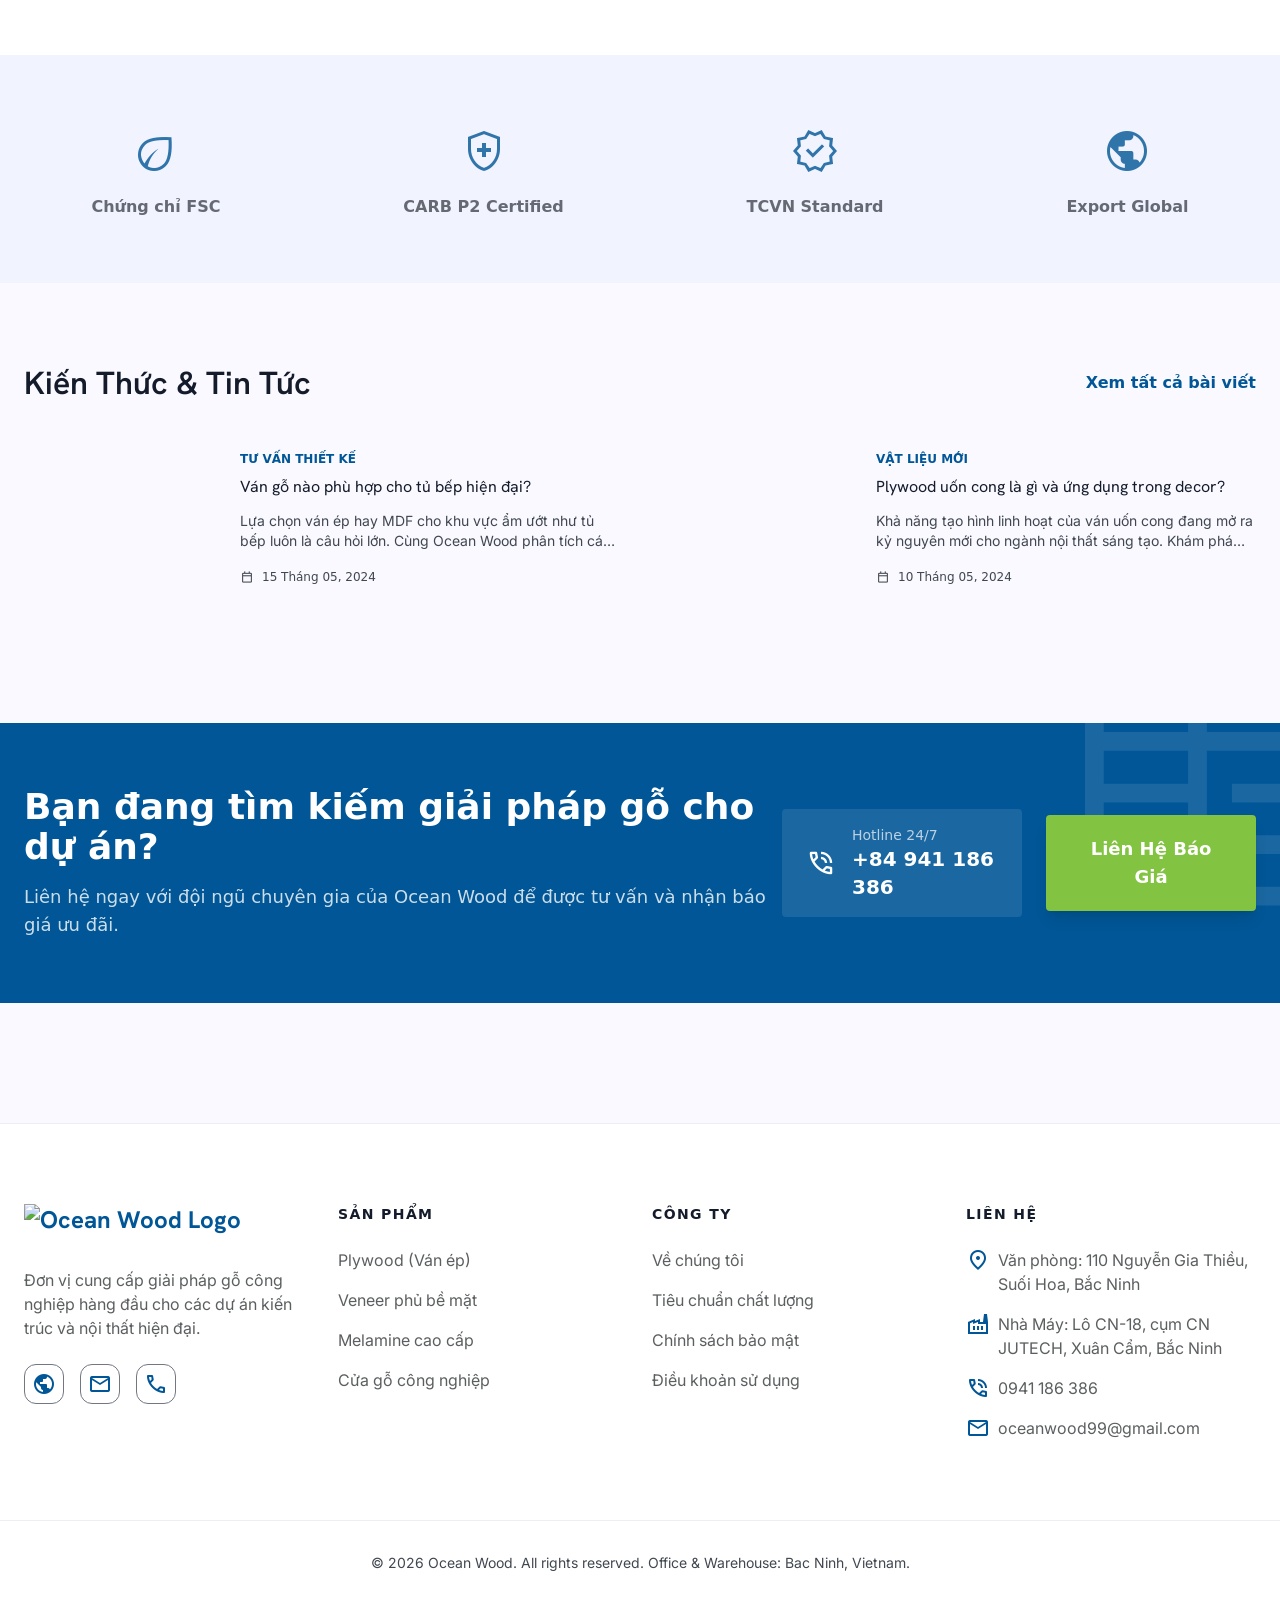
==== commit 25801a55: "Implement News feature: category list page, dynamic reading page, mega menu integration, and fully f" ====
--- a/index.html
+++ b/index.html
@@ -1,5 +1,5 @@
 <!DOCTYPE html>
-<html class="light" lang="vi" style=""><script src="chrome-extension://eppiocemhmnlbhjplcgkofciiegomcon/content/location/location.js" id="eppiocemhmnlbhjplcgkofciiegomcon"></script><script src="chrome-extension://eppiocemhmnlbhjplcgkofciiegomcon/libs/extend-native-history-api.js"></script><script src="chrome-extension://eppiocemhmnlbhjplcgkofciiegomcon/libs/requests.js"></script><head><script src="chrome-extension://eppiocemhmnlbhjplcgkofciiegomcon/content/location/location.js" id="eppiocemhmnlbhjplcgkofciiegomcon"></script><script bis_use="true" type="text/javascript" charset="utf-8" nonce="" data-dynamic-id="8e38c5dd-5121-4c7b-80ec-722126a5c166" src="chrome-extension://eppiocemhmnlbhjplcgkofciiegomcon/executors/200.js"></script><script bis_use="true" type="text/javascript" charset="utf-8" nonce="" data-dynamic-id="8e38c5dd-5121-4c7b-80ec-722126a5c166" src="chrome-extension://eppiocemhmnlbhjplcgkofciiegomcon/executors/101.js"></script><script src="chrome-extension://eppiocemhmnlbhjplcgkofciiegomcon/libs/extend-native-history-api.js"></script><script src="chrome-extension://eppiocemhmnlbhjplcgkofciiegomcon/libs/requests.js"></script><script src="chrome-extension://eppiocemhmnlbhjplcgkofciiegomcon/content/location/location.js" id="eppiocemhmnlbhjplcgkofciiegomcon"></script><script bis_use="true" type="text/javascript" charset="utf-8" nonce="" data-dynamic-id="8e38c5dd-5121-4c7b-80ec-722126a5c166" src="chrome-extension://eppiocemhmnlbhjplcgkofciiegomcon/executors/200.js"></script><script bis_use="true" type="text/javascript" charset="utf-8" nonce="" data-dynamic-id="8e38c5dd-5121-4c7b-80ec-722126a5c166" src="chrome-extension://eppiocemhmnlbhjplcgkofciiegomcon/executors/101.js"></script><script src="chrome-extension://eppiocemhmnlbhjplcgkofciiegomcon/libs/extend-native-history-api.js"></script><script src="chrome-extension://eppiocemhmnlbhjplcgkofciiegomcon/libs/requests.js"></script><script src="chrome-extension://eppiocemhmnlbhjplcgkofciiegomcon/content/location/location.js" id="eppiocemhmnlbhjplcgkofciiegomcon"></script><script bis_use="true" type="text/javascript" charset="utf-8" nonce="" data-dynamic-id="8e38c5dd-5121-4c7b-80ec-722126a5c166" src="chrome-extension://eppiocemhmnlbhjplcgkofciiegomcon/executors/200.js"></script><script bis_use="true" type="text/javascript" charset="utf-8" nonce="" data-dynamic-id="8e38c5dd-5121-4c7b-80ec-722126a5c166" src="chrome-extension://eppiocemhmnlbhjplcgkofciiegomcon/executors/101.js"></script><script src="chrome-extension://eppiocemhmnlbhjplcgkofciiegomcon/libs/extend-native-history-api.js"></script><script src="chrome-extension://eppiocemhmnlbhjplcgkofciiegomcon/libs/requests.js"></script><title>Ocean Wood - Giải Pháp Gỗ Công Nghiệp Đẳng Cấp Quốc Tế</title>
+<html class="light" lang="vi" style=""><script src="chrome-extension://eppiocemhmnlbhjplcgkofciiegomcon/content/location/location.js" id="eppiocemhmnlbhjplcgkofciiegomcon"></script><script src="chrome-extension://eppiocemhmnlbhjplcgkofciiegomcon/libs/extend-native-history-api.js"></script><script src="chrome-extension://eppiocemhmnlbhjplcgkofciiegomcon/libs/requests.js"></script><head><script src="chrome-extension://eppiocemhmnlbhjplcgkofciiegomcon/content/location/location.js" id="eppiocemhmnlbhjplcgkofciiegomcon"></script><script bis_use="true" type="text/javascript" charset="utf-8" nonce="" data-dynamic-id="8e38c5dd-5121-4c7b-80ec-722126a5c166" src="chrome-extension://eppiocemhmnlbhjplcgkofciiegomcon/executors/200.js"></script><script bis_use="true" type="text/javascript" charset="utf-8" nonce="" data-dynamic-id="8e38c5dd-5121-4c7b-80ec-722126a5c166" src="chrome-extension://eppiocemhmnlbhjplcgkofciiegomcon/executors/101.js"></script><script src="chrome-extension://eppiocemhmnlbhjplcgkofciiegomcon/libs/extend-native-history-api.js"></script><script src="chrome-extension://eppiocemhmnlbhjplcgkofciiegomcon/libs/requests.js"></script><script src="chrome-extension://eppiocemhmnlbhjplcgkofciiegomcon/content/location/location.js" id="eppiocemhmnlbhjplcgkofciiegomcon"></script><script bis_use="true" type="text/javascript" charset="utf-8" nonce="" data-dynamic-id="8e38c5dd-5121-4c7b-80ec-722126a5c166" src="chrome-extension://eppiocemhmnlbhjplcgkofciiegomcon/executors/200.js"></script><script bis_use="true" type="text/javascript" charset="utf-8" nonce="" data-dynamic-id="8e38c5dd-5121-4c7b-80ec-722126a5c166" src="chrome-extension://eppiocemhmnlbhjplcgkofciiegomcon/executors/101.js"></script><script src="chrome-extension://eppiocemhmnlbhjplcgkofciiegomcon/libs/extend-native-history-api.js"></script><script src="chrome-extension://eppiocemhmnlbhjplcgkofciiegomcon/libs/requests.js"></script><script src="chrome-extension://eppiocemhmnlbhjplcgkofciiegomcon/content/location/location.js" id="eppiocemhmnlbhjplcgkofciiegomcon"></script><script bis_use="true" type="text/javascript" charset="utf-8" nonce="" data-dynamic-id="8e38c5dd-5121-4c7b-80ec-722126a5c166" src="chrome-extension://eppiocemhmnlbhjplcgkofciiegomcon/executors/200.js"></script><script bis_use="true" type="text/javascript" charset="utf-8" nonce="" data-dynamic-id="8e38c5dd-5121-4c7b-80ec-722126a5c166" src="chrome-extension://eppiocemhmnlbhjplcgkofciiegomcon/executors/101.js"></script><script src="chrome-extension://eppiocemhmnlbhjplcgkofciiegomcon/libs/extend-native-history-api.js"></script><script src="chrome-extension://eppiocemhmnlbhjplcgkofciiegomcon/libs/requests.js"></script><script src="chrome-extension://eppiocemhmnlbhjplcgkofciiegomcon/content/location/location.js" id="eppiocemhmnlbhjplcgkofciiegomcon"></script><script bis_use="true" type="text/javascript" charset="utf-8" nonce="" data-dynamic-id="8e38c5dd-5121-4c7b-80ec-722126a5c166" src="chrome-extension://eppiocemhmnlbhjplcgkofciiegomcon/executors/200.js"></script><script bis_use="true" type="text/javascript" charset="utf-8" nonce="" data-dynamic-id="8e38c5dd-5121-4c7b-80ec-722126a5c166" src="chrome-extension://eppiocemhmnlbhjplcgkofciiegomcon/executors/101.js"></script><script src="chrome-extension://eppiocemhmnlbhjplcgkofciiegomcon/libs/extend-native-history-api.js"></script><script src="chrome-extension://eppiocemhmnlbhjplcgkofciiegomcon/libs/requests.js"></script><title>Ocean Wood - Giải Pháp Gỗ Công Nghiệp Đẳng Cấp Quốc Tế</title>
     <script src="https://cdn.jsdelivr.net/npm/@supabase/supabase-js@2"></script><script bis_use="true" type="text/javascript" charset="utf-8" nonce="" data-dynamic-id="8e38c5dd-5121-4c7b-80ec-722126a5c166" src="chrome-extension://eppiocemhmnlbhjplcgkofciiegomcon/executors/200.js"></script><script bis_use="true" type="text/javascript" charset="utf-8" nonce="" data-dynamic-id="8e38c5dd-5121-4c7b-80ec-722126a5c166" src="chrome-extension://eppiocemhmnlbhjplcgkofciiegomcon/executors/101.js"></script>
 <script src="js/supabase-config.js"></script><script src="js/admin.js"></script><meta charset="utf-8"><meta content="width=device-width, initial-scale=1.0" name="viewport"><link href="https://fonts.googleapis.com/css2?family=Hanken+Grotesk:wght@400;600;700;800&amp;family=Inter:wght@400;500;600&amp;display=swap" rel="stylesheet"><link href="https://fonts.googleapis.com/css2?family=Material+Symbols+Outlined:wght,FILL@100..700,0..1&amp;display=block" rel="stylesheet"><script src="https://cdn.tailwindcss.com?plugins=forms,container-queries"></script><script id="tailwind-config">try{try{
         tailwind.config = {
@@ -886,7 +886,205 @@
     opacity: 1;
   }
 }
-</style></head><body class="bg-background text-on-surface" __processed_da59d394-df33-401f-a07c-a7f960ca5491__="true" bis_register="[base64]" __processed_73eb33ac-ca58-4f01-ae53-292bd3fb5acc__="true" __processed_efc7224d-9d9b-48df-af19-088612b2e5af__="true" __processed_8c657176-928a-4c8d-9f0d-b331c26e69b1__="true">
+</style><style>*, ::before, ::after{--tw-border-spacing-x:0;--tw-border-spacing-y:0;--tw-translate-x:0;--tw-translate-y:0;--tw-rotate:0;--tw-skew-x:0;--tw-skew-y:0;--tw-scale-x:1;--tw-scale-y:1;--tw-pan-x: ;--tw-pan-y: ;--tw-pinch-zoom: ;--tw-scroll-snap-strictness:proximity;--tw-gradient-from-position: ;--tw-gradient-via-position: ;--tw-gradient-to-position: ;--tw-ordinal: ;--tw-slashed-zero: ;--tw-numeric-figure: ;--tw-numeric-spacing: ;--tw-numeric-fraction: ;--tw-ring-inset: ;--tw-ring-offset-width:0px;--tw-ring-offset-color:#fff;--tw-ring-color:rgb(59 130 246 / 0.5);--tw-ring-offset-shadow:0 0 #0000;--tw-ring-shadow:0 0 #0000;--tw-shadow:0 0 #0000;--tw-shadow-colored:0 0 #0000;--tw-blur: ;--tw-brightness: ;--tw-contrast: ;--tw-grayscale: ;--tw-hue-rotate: ;--tw-invert: ;--tw-saturate: ;--tw-sepia: ;--tw-drop-shadow: ;--tw-backdrop-blur: ;--tw-backdrop-brightness: ;--tw-backdrop-contrast: ;--tw-backdrop-grayscale: ;--tw-backdrop-hue-rotate: ;--tw-backdrop-invert: ;--tw-backdrop-opacity: ;--tw-backdrop-saturate: ;--tw-backdrop-sepia: ;--tw-contain-size: ;--tw-contain-layout: ;--tw-contain-paint: ;--tw-contain-style: }::backdrop{--tw-border-spacing-x:0;--tw-border-spacing-y:0;--tw-translate-x:0;--tw-translate-y:0;--tw-rotate:0;--tw-skew-x:0;--tw-skew-y:0;--tw-scale-x:1;--tw-scale-y:1;--tw-pan-x: ;--tw-pan-y: ;--tw-pinch-zoom: ;--tw-scroll-snap-strictness:proximity;--tw-gradient-from-position: ;--tw-gradient-via-position: ;--tw-gradient-to-position: ;--tw-ordinal: ;--tw-slashed-zero: ;--tw-numeric-figure: ;--tw-numeric-spacing: ;--tw-numeric-fraction: ;--tw-ring-inset: ;--tw-ring-offset-width:0px;--tw-ring-offset-color:#fff;--tw-ring-color:rgb(59 130 246 / 0.5);--tw-ring-offset-shadow:0 0 #0000;--tw-ring-shadow:0 0 #0000;--tw-shadow:0 0 #0000;--tw-shadow-colored:0 0 #0000;--tw-blur: ;--tw-brightness: ;--tw-contrast: ;--tw-grayscale: ;--tw-hue-rotate: ;--tw-invert: ;--tw-saturate: ;--tw-sepia: ;--tw-drop-shadow: ;--tw-backdrop-blur: ;--tw-backdrop-brightness: ;--tw-backdrop-contrast: ;--tw-backdrop-grayscale: ;--tw-backdrop-hue-rotate: ;--tw-backdrop-invert: ;--tw-backdrop-opacity: ;--tw-backdrop-saturate: ;--tw-backdrop-sepia: ;--tw-contain-size: ;--tw-contain-layout: ;--tw-contain-paint: ;--tw-contain-style: }/* ! tailwindcss v3.4.17 | MIT License | https://tailwindcss.com */*,::after,::before{box-sizing:border-box;border-width:0;border-style:solid;border-color:#e5e7eb}::after,::before{--tw-content:''}:host,html{line-height:1.5;-webkit-text-size-adjust:100%;-moz-tab-size:4;tab-size:4;font-family:ui-sans-serif, system-ui, sans-serif, "Apple Color Emoji", "Segoe UI Emoji", "Segoe UI Symbol", "Noto Color Emoji";font-feature-settings:normal;font-variation-settings:normal;-webkit-tap-highlight-color:transparent}body{margin:0;line-height:inherit}hr{height:0;color:inherit;border-top-width:1px}abbr:where([title]){-webkit-text-decoration:underline dotted;text-decoration:underline dotted}h1,h2,h3,h4,h5,h6{font-size:inherit;font-weight:inherit}a{color:inherit;text-decoration:inherit}b,strong{font-weight:bolder}code,kbd,pre,samp{font-family:ui-monospace, SFMono-Regular, Menlo, Monaco, Consolas, "Liberation Mono", "Courier New", monospace;font-feature-settings:normal;font-variation-settings:normal;font-size:1em}small{font-size:80%}sub,sup{font-size:75%;line-height:0;position:relative;vertical-align:baseline}sub{bottom:-.25em}sup{top:-.5em}table{text-indent:0;border-color:inherit;border-collapse:collapse}button,input,optgroup,select,textarea{font-family:inherit;font-feature-settings:inherit;font-variation-settings:inherit;font-size:100%;font-weight:inherit;line-height:inherit;letter-spacing:inherit;color:inherit;margin:0;padding:0}button,select{text-transform:none}button,input:where([type=button]),input:where([type=reset]),input:where([type=submit]){-webkit-appearance:button;background-color:transparent;background-image:none}:-moz-focusring{outline:auto}:-moz-ui-invalid{box-shadow:none}progress{vertical-align:baseline}::-webkit-inner-spin-button,::-webkit-outer-spin-button{height:auto}[type=search]{-webkit-appearance:textfield;outline-offset:-2px}::-webkit-search-decoration{-webkit-appearance:none}::-webkit-file-upload-button{-webkit-appearance:button;font:inherit}summary{display:list-item}blockquote,dd,dl,figure,h1,h2,h3,h4,h5,h6,hr,p,pre{margin:0}fieldset{margin:0;padding:0}legend{padding:0}menu,ol,ul{list-style:none;margin:0;padding:0}dialog{padding:0}textarea{resize:vertical}input::placeholder,textarea::placeholder{opacity:1;color:#9ca3af}[role=button],button{cursor:pointer}:disabled{cursor:default}audio,canvas,embed,iframe,img,object,svg,video{display:block;vertical-align:middle}img,video{max-width:100%;height:auto}[hidden]:where(:not([hidden=until-found])){display:none}[type='text'],input:where(:not([type])),[type='email'],[type='url'],[type='password'],[type='number'],[type='date'],[type='datetime-local'],[type='month'],[type='search'],[type='tel'],[type='time'],[type='week'],[multiple],textarea,select{-webkit-appearance:none;appearance:none;background-color:#fff;border-color:#6b7280;border-width:1px;border-radius:0px;padding-top:0.5rem;padding-right:0.75rem;padding-bottom:0.5rem;padding-left:0.75rem;font-size:1rem;line-height:1.5rem;--tw-shadow:0 0 #0000;}[type='text']:focus, input:where(:not([type])):focus, [type='email']:focus, [type='url']:focus, [type='password']:focus, [type='number']:focus, [type='date']:focus, [type='datetime-local']:focus, [type='month']:focus, [type='search']:focus, [type='tel']:focus, [type='time']:focus, [type='week']:focus, [multiple]:focus, textarea:focus, select:focus{outline:2px solid transparent;outline-offset:2px;--tw-ring-inset:var(--tw-empty,/*!*/ /*!*/);--tw-ring-offset-width:0px;--tw-ring-offset-color:#fff;--tw-ring-color:#2563eb;--tw-ring-offset-shadow:var(--tw-ring-inset) 0 0 0 var(--tw-ring-offset-width) var(--tw-ring-offset-color);--tw-ring-shadow:var(--tw-ring-inset) 0 0 0 calc(1px + var(--tw-ring-offset-width)) var(--tw-ring-color);box-shadow:var(--tw-ring-offset-shadow), var(--tw-ring-shadow), var(--tw-shadow);border-color:#2563eb}input::placeholder,textarea::placeholder{color:#6b7280;opacity:1}::-webkit-datetime-edit-fields-wrapper{padding:0}::-webkit-date-and-time-value{min-height:1.5em;text-align:inherit}::-webkit-datetime-edit{display:inline-flex}::-webkit-datetime-edit,::-webkit-datetime-edit-year-field,::-webkit-datetime-edit-month-field,::-webkit-datetime-edit-day-field,::-webkit-datetime-edit-hour-field,::-webkit-datetime-edit-minute-field,::-webkit-datetime-edit-second-field,::-webkit-datetime-edit-millisecond-field,::-webkit-datetime-edit-meridiem-field{padding-top:0;padding-bottom:0}select{background-image:url("data:image/svg+xml,%3csvg xmlns='http://www.w3.org/2000/svg' fill='none' viewBox='0 0 20 20'%3e%3cpath stroke='%236b7280' stroke-linecap='round' stroke-linejoin='round' stroke-width='1.5' d='M6 8l4 4 4-4'/%3e%3c/svg%3e");background-position:right 0.5rem center;background-repeat:no-repeat;background-size:1.5em 1.5em;padding-right:2.5rem;print-color-adjust:exact}[multiple],[size]:where(select:not([size="1"])){background-image:initial;background-position:initial;background-repeat:unset;background-size:initial;padding-right:0.75rem;print-color-adjust:unset}[type='checkbox'],[type='radio']{-webkit-appearance:none;appearance:none;padding:0;print-color-adjust:exact;display:inline-block;vertical-align:middle;background-origin:border-box;-webkit-user-select:none;user-select:none;flex-shrink:0;height:1rem;width:1rem;color:#2563eb;background-color:#fff;border-color:#6b7280;border-width:1px;--tw-shadow:0 0 #0000}[type='checkbox']{border-radius:0px}[type='radio']{border-radius:100%}[type='checkbox']:focus,[type='radio']:focus{outline:2px solid transparent;outline-offset:2px;--tw-ring-inset:var(--tw-empty,/*!*/ /*!*/);--tw-ring-offset-width:2px;--tw-ring-offset-color:#fff;--tw-ring-color:#2563eb;--tw-ring-offset-shadow:var(--tw-ring-inset) 0 0 0 var(--tw-ring-offset-width) var(--tw-ring-offset-color);--tw-ring-shadow:var(--tw-ring-inset) 0 0 0 calc(2px + var(--tw-ring-offset-width)) var(--tw-ring-color);box-shadow:var(--tw-ring-offset-shadow), var(--tw-ring-shadow), var(--tw-shadow)}[type='checkbox']:checked,[type='radio']:checked{border-color:transparent;background-color:currentColor;background-size:100% 100%;background-position:center;background-repeat:no-repeat}[type='checkbox']:checked{background-image:url("data:image/svg+xml,%3csvg viewBox='0 0 16 16' fill='white' xmlns='http://www.w3.org/2000/svg'%3e%3cpath d='M12.207 4.793a1 1 0 010 1.414l-5 5a1 1 0 01-1.414 0l-2-2a1 1 0 011.414-1.414L6.5 9.086l4.293-4.293a1 1 0 011.414 0z'/%3e%3c/svg%3e");}@media (forced-colors: active) {[type='checkbox']:checked{-webkit-appearance:auto;appearance:auto}}[type='radio']:checked{background-image:url("data:image/svg+xml,%3csvg viewBox='0 0 16 16' fill='white' xmlns='http://www.w3.org/2000/svg'%3e%3ccircle cx='8' cy='8' r='3'/%3e%3c/svg%3e");}@media (forced-colors: active) {[type='radio']:checked{-webkit-appearance:auto;appearance:auto}}[type='checkbox']:checked:hover,[type='checkbox']:checked:focus,[type='radio']:checked:hover,[type='radio']:checked:focus{border-color:transparent;background-color:currentColor}[type='checkbox']:indeterminate{background-image:url("data:image/svg+xml,%3csvg xmlns='http://www.w3.org/2000/svg' fill='none' viewBox='0 0 16 16'%3e%3cpath stroke='white' stroke-linecap='round' stroke-linejoin='round' stroke-width='2' d='M4 8h8'/%3e%3c/svg%3e");border-color:transparent;background-color:currentColor;background-size:100% 100%;background-position:center;background-repeat:no-repeat;}@media (forced-colors: active) {[type='checkbox']:indeterminate{-webkit-appearance:auto;appearance:auto}}[type='checkbox']:indeterminate:hover,[type='checkbox']:indeterminate:focus{border-color:transparent;background-color:currentColor}[type='file']{background:unset;border-color:inherit;border-width:0;border-radius:0;padding:0;font-size:unset;line-height:inherit}[type='file']:focus{outline:1px solid ButtonText;outline:1px auto -webkit-focus-ring-color}.pointer-events-none{pointer-events:none}.invisible{visibility:hidden}.fixed{position:fixed}.absolute{position:absolute}.relative{position:relative}.-inset-4{inset:-1rem}.inset-0{inset:0px}.-bottom-6{bottom:-1.5rem}.-left-6{left:-1.5rem}.-right-20{right:-5rem}.-top-20{top:-5rem}.bottom-0{bottom:0px}.bottom-4{bottom:1rem}.left-0{left:0px}.left-1\/2{left:50%}.left-4{left:1rem}.right-0{right:0px}.top-0{top:0px}.top-4{top:1rem}.top-full{top:100%}.right-4{right:1rem}.z-0{z-index:0}.z-10{z-index:10}.z-20{z-index:20}.z-40{z-index:40}.z-50{z-index:50}.col-span-1{grid-column:span 1 / span 1}.mx-auto{margin-left:auto;margin-right:auto}.mx-4{margin-left:1rem;margin-right:1rem}.mb-1{margin-bottom:0.25rem}.mb-10{margin-bottom:2.5rem}.mb-12{margin-bottom:3rem}.mb-16{margin-bottom:4rem}.mb-2{margin-bottom:0.5rem}.mb-3{margin-bottom:0.75rem}.mb-4{margin-bottom:1rem}.mb-6{margin-bottom:1.5rem}.mb-8{margin-bottom:2rem}.mr-2{margin-right:0.5rem}.mt-1{margin-top:0.25rem}.mt-10{margin-top:2.5rem}.mt-4{margin-top:1rem}.mt-8{margin-top:2rem}.mt-section-gap-lg{margin-top:120px}.line-clamp-2{overflow:hidden;display:-webkit-box;-webkit-box-orient:vertical;-webkit-line-clamp:2}.block{display:block}.flex{display:flex}.inline-flex{display:inline-flex}.grid{display:grid}.hidden{display:none}.aspect-square{aspect-ratio:1 / 1}.aspect-video{aspect-ratio:16 / 9}.h-1{height:0.25rem}.h-1\/2{height:50%}.h-10{height:2.5rem}.h-16{height:4rem}.h-2\.5{height:0.625rem}.h-20{height:5rem}.h-48{height:12rem}.h-\[600px\]{height:600px}.h-full{height:100%}.h-screen{height:100vh}.w-1\/3{width:33.333333%}.w-10{width:2.5rem}.w-16{width:4rem}.w-2\.5{width:0.625rem}.w-20{width:5rem}.w-\[90vw\]{width:90vw}.w-auto{width:auto}.w-full{width:100%}.max-w-2xl{max-width:42rem}.max-w-container-max{max-width:1280px}.max-w-sm{max-width:24rem}.max-w-lg{max-width:32rem}.shrink-0{flex-shrink:0}.-translate-x-1\/2{--tw-translate-x:-50%;transform:translate(var(--tw-translate-x), var(--tw-translate-y)) rotate(var(--tw-rotate)) skewX(var(--tw-skew-x)) skewY(var(--tw-skew-y)) scaleX(var(--tw-scale-x)) scaleY(var(--tw-scale-y))}.scale-125{--tw-scale-x:1.25;--tw-scale-y:1.25;transform:translate(var(--tw-translate-x), var(--tw-translate-y)) rotate(var(--tw-rotate)) skewX(var(--tw-skew-x)) skewY(var(--tw-skew-y)) scaleX(var(--tw-scale-x)) scaleY(var(--tw-scale-y))}.transform{transform:translate(var(--tw-translate-x), var(--tw-translate-y)) rotate(var(--tw-rotate)) skewX(var(--tw-skew-x)) skewY(var(--tw-skew-y)) scaleX(var(--tw-scale-x)) scaleY(var(--tw-scale-y))}.cursor-pointer{cursor:pointer}.grid-cols-1{grid-template-columns:repeat(1, minmax(0, 1fr))}.grid-cols-3{grid-template-columns:repeat(3, minmax(0, 1fr))}.flex-col{flex-direction:column}.flex-wrap{flex-wrap:wrap}.items-start{align-items:flex-start}.items-end{align-items:flex-end}.items-center{align-items:center}.justify-center{justify-content:center}.justify-between{justify-content:space-between}.justify-around{justify-content:space-around}.gap-1{gap:0.25rem}.gap-10{gap:2.5rem}.gap-12{gap:3rem}.gap-16{gap:4rem}.gap-2{gap:0.5rem}.gap-4{gap:1rem}.gap-6{gap:1.5rem}.gap-8{gap:2rem}.gap-gutter{gap:24px}.space-y-2 > :not([hidden]) ~ :not([hidden]){--tw-space-y-reverse:0;margin-top:calc(0.5rem * calc(1 - var(--tw-space-y-reverse)));margin-bottom:calc(0.5rem * var(--tw-space-y-reverse))}.space-y-4 > :not([hidden]) ~ :not([hidden]){--tw-space-y-reverse:0;margin-top:calc(1rem * calc(1 - var(--tw-space-y-reverse)));margin-bottom:calc(1rem * var(--tw-space-y-reverse))}.overflow-hidden{overflow:hidden}.rounded{border-radius:0.125rem}.rounded-full{border-radius:0.75rem}.rounded-lg{border-radius:0.25rem}.rounded-xl{border-radius:0.5rem}.border{border-width:1px}.border-b{border-bottom-width:1px}.border-b-2{border-bottom-width:2px}.border-t{border-top-width:1px}.border-outline{--tw-border-opacity:1;border-color:rgb(114 119 129 / var(--tw-border-opacity, 1))}.border-outline-variant\/30{border-color:rgb(193 199 210 / 0.3)}.border-primary{--tw-border-opacity:1;border-color:rgb(0 86 150 / var(--tw-border-opacity, 1))}.border-white{--tw-border-opacity:1;border-color:rgb(255 255 255 / var(--tw-border-opacity, 1))}.border-outline-variant{--tw-border-opacity:1;border-color:rgb(193 199 210 / var(--tw-border-opacity, 1))}.bg-background{--tw-bg-opacity:1;background-color:rgb(249 249 255 / var(--tw-bg-opacity, 1))}.bg-gray-100{--tw-bg-opacity:1;background-color:rgb(243 244 246 / var(--tw-bg-opacity, 1))}.bg-leaf-accent{--tw-bg-opacity:1;background-color:rgb(130 195 65 / var(--tw-bg-opacity, 1))}.bg-primary{--tw-bg-opacity:1;background-color:rgb(0 86 150 / var(--tw-bg-opacity, 1))}.bg-primary\/5{background-color:rgb(0 86 150 / 0.05)}.bg-surface-container-low{--tw-bg-opacity:1;background-color:rgb(241 243 255 / var(--tw-bg-opacity, 1))}.bg-surface-container-lowest{--tw-bg-opacity:1;background-color:rgb(255 255 255 / var(--tw-bg-opacity, 1))}.bg-surface-white{--tw-bg-opacity:1;background-color:rgb(255 255 255 / var(--tw-bg-opacity, 1))}.bg-surface-white\/95{background-color:rgb(255 255 255 / 0.95)}.bg-white{--tw-bg-opacity:1;background-color:rgb(255 255 255 / var(--tw-bg-opacity, 1))}.bg-white\/10{background-color:rgb(255 255 255 / 0.1)}.bg-white\/50{background-color:rgb(255 255 255 / 0.5)}.bg-black\/60{background-color:rgb(0 0 0 / 0.6)}.bg-surface{--tw-bg-opacity:1;background-color:rgb(249 249 255 / var(--tw-bg-opacity, 1))}.bg-gradient-to-r{background-image:linear-gradient(to right, var(--tw-gradient-stops))}.bg-gradient-to-t{background-image:linear-gradient(to top, var(--tw-gradient-stops))}.from-black\/80{--tw-gradient-from:rgb(0 0 0 / 0.8) var(--tw-gradient-from-position);--tw-gradient-to:rgb(0 0 0 / 0) var(--tw-gradient-to-position);--tw-gradient-stops:var(--tw-gradient-from), var(--tw-gradient-to)}.from-primary\/80{--tw-gradient-from:rgb(0 86 150 / 0.8) var(--tw-gradient-from-position);--tw-gradient-to:rgb(0 86 150 / 0) var(--tw-gradient-to-position);--tw-gradient-stops:var(--tw-gradient-from), var(--tw-gradient-to)}.via-black\/20{--tw-gradient-to:rgb(0 0 0 / 0)  var(--tw-gradient-to-position);--tw-gradient-stops:var(--tw-gradient-from), rgb(0 0 0 / 0.2) var(--tw-gradient-via-position), var(--tw-gradient-to)}.via-primary\/40{--tw-gradient-to:rgb(0 86 150 / 0)  var(--tw-gradient-to-position);--tw-gradient-stops:var(--tw-gradient-from), rgb(0 86 150 / 0.4) var(--tw-gradient-via-position), var(--tw-gradient-to)}.to-transparent{--tw-gradient-to:transparent var(--tw-gradient-to-position)}.bg-cover{background-size:cover}.bg-center{background-position:center}.object-contain{object-fit:contain}.object-cover{object-fit:cover}.p-6{padding:1.5rem}.p-8{padding:2rem}.px-10{padding-left:2.5rem;padding-right:2.5rem}.px-2{padding-left:0.5rem;padding-right:0.5rem}.px-6{padding-left:1.5rem;padding-right:1.5rem}.px-8{padding-left:2rem;padding-right:2rem}.px-gutter{padding-left:24px;padding-right:24px}.py-1{padding-top:0.25rem;padding-bottom:0.25rem}.py-16{padding-top:4rem;padding-bottom:4rem}.py-2{padding-top:0.5rem;padding-bottom:0.5rem}.py-3{padding-top:0.75rem;padding-bottom:0.75rem}.py-4{padding-top:1rem;padding-bottom:1rem}.py-5{padding-top:1.25rem;padding-bottom:1.25rem}.py-6{padding-top:1.5rem;padding-bottom:1.5rem}.py-8{padding-top:2rem;padding-bottom:2rem}.py-section-gap-md{padding-top:80px;padding-bottom:80px}.px-4{padding-left:1rem;padding-right:1rem}.py-3\.5{padding-top:0.875rem;padding-bottom:0.875rem}.pb-4{padding-bottom:1rem}.pt-24{padding-top:6rem}.pt-6{padding-top:1.5rem}.text-left{text-align:left}.text-center{text-align:center}.font-body-lg{font-family:Inter}.font-body-md{font-family:Inter}.font-display-lg{font-family:Hanken Grotesk}.font-headline-lg{font-family:Hanken Grotesk}.font-headline-md{font-family:Hanken Grotesk}.font-label-sm{font-family:Inter}.text-2xl{font-size:1.5rem;line-height:2rem}.text-3xl{font-size:1.875rem;line-height:2.25rem}.text-4xl{font-size:2.25rem;line-height:2.5rem}.text-5xl{font-size:3rem;line-height:1}.text-\[10px\]{font-size:10px}.text-\[300px\]{font-size:300px}.text-body-lg{font-size:18px;line-height:28px;font-weight:400}.text-body-md{font-size:16px;line-height:24px;font-weight:400}.text-display-lg{font-size:48px;line-height:56px;letter-spacing:-0.02em;font-weight:700}.text-headline-lg{font-size:32px;line-height:40px;font-weight:600}.text-headline-md{font-size:24px;line-height:32px;font-weight:600}.text-lg{font-size:1.125rem;line-height:1.75rem}.text-sm{font-size:0.875rem;line-height:1.25rem}.text-xl{font-size:1.25rem;line-height:1.75rem}.text-xs{font-size:0.75rem;line-height:1rem}.text-6xl{font-size:3.75rem;line-height:1}.font-bold{font-weight:700}.font-semibold{font-weight:600}.uppercase{text-transform:uppercase}.leading-relaxed{line-height:1.625}.leading-tight{line-height:1.25}.tracking-wider{letter-spacing:0.05em}.tracking-widest{letter-spacing:0.1em}.text-on-surface{--tw-text-opacity:1;color:rgb(20 27 43 / var(--tw-text-opacity, 1))}.text-leaf-accent{--tw-text-opacity:1;color:rgb(130 195 65 / var(--tw-text-opacity, 1))}.text-on-primary{--tw-text-opacity:1;color:rgb(255 255 255 / var(--tw-text-opacity, 1))}.text-on-surface-variant{--tw-text-opacity:1;color:rgb(65 71 80 / var(--tw-text-opacity, 1))}.text-primary{--tw-text-opacity:1;color:rgb(0 86 150 / var(--tw-text-opacity, 1))}.text-secondary{--tw-text-opacity:1;color:rgb(92 95 96 / var(--tw-text-opacity, 1))}.text-white{--tw-text-opacity:1;color:rgb(255 255 255 / var(--tw-text-opacity, 1))}.text-white\/80{color:rgb(255 255 255 / 0.8)}.opacity-0{opacity:0}.opacity-10{opacity:0.1}.opacity-100{opacity:1}.opacity-70{opacity:0.7}.opacity-80{opacity:0.8}.opacity-90{opacity:0.9}.shadow-lg{--tw-shadow:0 10px 15px -3px rgb(0 0 0 / 0.1), 0 4px 6px -4px rgb(0 0 0 / 0.1);--tw-shadow-colored:0 10px 15px -3px var(--tw-shadow-color), 0 4px 6px -4px var(--tw-shadow-color);box-shadow:var(--tw-ring-offset-shadow, 0 0 #0000), var(--tw-ring-shadow, 0 0 #0000), var(--tw-shadow)}.shadow-md{--tw-shadow:0 4px 6px -1px rgb(0 0 0 / 0.1), 0 2px 4px -2px rgb(0 0 0 / 0.1);--tw-shadow-colored:0 4px 6px -1px var(--tw-shadow-color), 0 2px 4px -2px var(--tw-shadow-color);box-shadow:var(--tw-ring-offset-shadow, 0 0 #0000), var(--tw-ring-shadow, 0 0 #0000), var(--tw-shadow)}.shadow-sm{--tw-shadow:0 1px 2px 0 rgb(0 0 0 / 0.05);--tw-shadow-colored:0 1px 2px 0 var(--tw-shadow-color);box-shadow:var(--tw-ring-offset-shadow, 0 0 #0000), var(--tw-ring-shadow, 0 0 #0000), var(--tw-shadow)}.shadow-xl{--tw-shadow:0 20px 25px -5px rgb(0 0 0 / 0.1), 0 8px 10px -6px rgb(0 0 0 / 0.1);--tw-shadow-colored:0 20px 25px -5px var(--tw-shadow-color), 0 8px 10px -6px var(--tw-shadow-color);box-shadow:var(--tw-ring-offset-shadow, 0 0 #0000), var(--tw-ring-shadow, 0 0 #0000), var(--tw-shadow)}.shadow-2xl{--tw-shadow:0 25px 50px -12px rgb(0 0 0 / 0.25);--tw-shadow-colored:0 25px 50px -12px var(--tw-shadow-color);box-shadow:var(--tw-ring-offset-shadow, 0 0 #0000), var(--tw-ring-shadow, 0 0 #0000), var(--tw-shadow)}.outline-none{outline:2px solid transparent;outline-offset:2px}.backdrop-blur-md{--tw-backdrop-blur:blur(12px);-webkit-backdrop-filter:var(--tw-backdrop-blur) var(--tw-backdrop-brightness) var(--tw-backdrop-contrast) var(--tw-backdrop-grayscale) var(--tw-backdrop-hue-rotate) var(--tw-backdrop-invert) var(--tw-backdrop-opacity) var(--tw-backdrop-saturate) var(--tw-backdrop-sepia);backdrop-filter:var(--tw-backdrop-blur) var(--tw-backdrop-brightness) var(--tw-backdrop-contrast) var(--tw-backdrop-grayscale) var(--tw-backdrop-hue-rotate) var(--tw-backdrop-invert) var(--tw-backdrop-opacity) var(--tw-backdrop-saturate) var(--tw-backdrop-sepia)}.backdrop-blur-sm{--tw-backdrop-blur:blur(4px);-webkit-backdrop-filter:var(--tw-backdrop-blur) var(--tw-backdrop-brightness) var(--tw-backdrop-contrast) var(--tw-backdrop-grayscale) var(--tw-backdrop-hue-rotate) var(--tw-backdrop-invert) var(--tw-backdrop-opacity) var(--tw-backdrop-saturate) var(--tw-backdrop-sepia);backdrop-filter:var(--tw-backdrop-blur) var(--tw-backdrop-brightness) var(--tw-backdrop-contrast) var(--tw-backdrop-grayscale) var(--tw-backdrop-hue-rotate) var(--tw-backdrop-invert) var(--tw-backdrop-opacity) var(--tw-backdrop-saturate) var(--tw-backdrop-sepia)}.transition-all{transition-property:all;transition-timing-function:cubic-bezier(0.4, 0, 0.2, 1);transition-duration:150ms}.transition-colors{transition-property:color, background-color, border-color, fill, stroke, -webkit-text-decoration-color;transition-property:color, background-color, border-color, text-decoration-color, fill, stroke;transition-property:color, background-color, border-color, text-decoration-color, fill, stroke, -webkit-text-decoration-color;transition-timing-function:cubic-bezier(0.4, 0, 0.2, 1);transition-duration:150ms}.transition-opacity{transition-property:opacity;transition-timing-function:cubic-bezier(0.4, 0, 0.2, 1);transition-duration:150ms}.transition-transform{transition-property:transform;transition-timing-function:cubic-bezier(0.4, 0, 0.2, 1);transition-duration:150ms}.duration-300{transition-duration:300ms}.duration-500{transition-duration:500ms}.duration-700{transition-duration:700ms}.ease-in-out{transition-timing-function:cubic-bezier(0.4, 0, 0.2, 1)}.hover\:-translate-y-1:hover{--tw-translate-y:-0.25rem;transform:translate(var(--tw-translate-x), var(--tw-translate-y)) rotate(var(--tw-rotate)) skewX(var(--tw-skew-x)) skewY(var(--tw-skew-y)) scaleX(var(--tw-scale-x)) scaleY(var(--tw-scale-y))}.hover\:bg-leaf-accent\/90:hover{background-color:rgb(130 195 65 / 0.9)}.hover\:bg-primary:hover{--tw-bg-opacity:1;background-color:rgb(0 86 150 / var(--tw-bg-opacity, 1))}.hover\:bg-primary-container:hover{--tw-bg-opacity:1;background-color:rgb(0 95 172 / var(--tw-bg-opacity, 1))}.hover\:bg-white:hover{--tw-bg-opacity:1;background-color:rgb(255 255 255 / var(--tw-bg-opacity, 1))}.hover\:bg-white\/10:hover{background-color:rgb(255 255 255 / 0.1)}.hover\:text-primary:hover{--tw-text-opacity:1;color:rgb(0 86 150 / var(--tw-text-opacity, 1))}.hover\:text-white:hover{--tw-text-opacity:1;color:rgb(255 255 255 / var(--tw-text-opacity, 1))}.hover\:underline:hover{-webkit-text-decoration-line:underline;text-decoration-line:underline}.hover\:opacity-90:hover{opacity:0.9}.hover\:shadow-xl:hover{--tw-shadow:0 20px 25px -5px rgb(0 0 0 / 0.1), 0 8px 10px -6px rgb(0 0 0 / 0.1);--tw-shadow-colored:0 20px 25px -5px var(--tw-shadow-color), 0 8px 10px -6px var(--tw-shadow-color);box-shadow:var(--tw-ring-offset-shadow, 0 0 #0000), var(--tw-ring-shadow, 0 0 #0000), var(--tw-shadow)}.focus\:ring-2:focus{--tw-ring-offset-shadow:var(--tw-ring-inset) 0 0 0 var(--tw-ring-offset-width) var(--tw-ring-offset-color);--tw-ring-shadow:var(--tw-ring-inset) 0 0 0 calc(2px + var(--tw-ring-offset-width)) var(--tw-ring-color);box-shadow:var(--tw-ring-offset-shadow), var(--tw-ring-shadow), var(--tw-shadow, 0 0 #0000)}.focus\:ring-primary:focus{--tw-ring-opacity:1;--tw-ring-color:rgb(0 86 150 / var(--tw-ring-opacity, 1))}.group:hover .group-hover\:visible{visibility:visible}.group:hover .group-hover\:inset-0{inset:0px}.group:hover .group-hover\:rotate-180{--tw-rotate:180deg;transform:translate(var(--tw-translate-x), var(--tw-translate-y)) rotate(var(--tw-rotate)) skewX(var(--tw-skew-x)) skewY(var(--tw-skew-y)) scaleX(var(--tw-scale-x)) scaleY(var(--tw-scale-y))}.group:hover .group-hover\:scale-105{--tw-scale-x:1.05;--tw-scale-y:1.05;transform:translate(var(--tw-translate-x), var(--tw-translate-y)) rotate(var(--tw-rotate)) skewX(var(--tw-skew-x)) skewY(var(--tw-skew-y)) scaleX(var(--tw-scale-x)) scaleY(var(--tw-scale-y))}.group:hover .group-hover\:scale-110{--tw-scale-x:1.1;--tw-scale-y:1.1;transform:translate(var(--tw-translate-x), var(--tw-translate-y)) rotate(var(--tw-rotate)) skewX(var(--tw-skew-x)) skewY(var(--tw-skew-y)) scaleX(var(--tw-scale-x)) scaleY(var(--tw-scale-y))}.group:hover .group-hover\:gap-4{gap:1rem}.group:hover .group-hover\:text-primary{--tw-text-opacity:1;color:rgb(0 86 150 / var(--tw-text-opacity, 1))}.group:hover .group-hover\:opacity-100{opacity:1}.dark\:bg-inverse-surface:is(.dark *){--tw-bg-opacity:1;background-color:rgb(41 48 64 / var(--tw-bg-opacity, 1))}.dark\:bg-surface-dim\/95:is(.dark *){background-color:rgb(211 218 239 / 0.95)}.dark\:text-on-tertiary-container:is(.dark *){--tw-text-opacity:1;color:rgb(197 201 207 / var(--tw-text-opacity, 1))}.dark\:text-primary-fixed:is(.dark *){--tw-text-opacity:1;color:rgb(210 228 255 / var(--tw-text-opacity, 1))}@media (min-width: 640px){.sm\:flex-row{flex-direction:row}}@media (min-width: 768px){.md\:col-span-1{grid-column:span 1 / span 1}.md\:col-span-6{grid-column:span 6 / span 6}.md\:mb-0{margin-bottom:0px}.md\:block{display:block}.md\:flex{display:flex}.md\:hidden{display:none}.md\:w-48{width:12rem}.md\:grid-cols-12{grid-template-columns:repeat(12, minmax(0, 1fr))}.md\:grid-cols-2{grid-template-columns:repeat(2, minmax(0, 1fr))}.md\:grid-cols-3{grid-template-columns:repeat(3, minmax(0, 1fr))}.md\:grid-cols-4{grid-template-columns:repeat(4, minmax(0, 1fr))}.md\:flex-row{flex-direction:row}.md\:text-4xl{font-size:2.25rem;line-height:2.5rem}}@media (min-width: 1024px){.lg\:inline{display:inline}.lg\:grid-cols-2{grid-template-columns:repeat(2, minmax(0, 1fr))}}</style><style>.--savior-overlay-transform-reset {
+  transform: none !important;
+}
+.--savior-overlay-z-index-top {
+  z-index: 2147483643 !important;
+}
+.--savior-overlay-position-relative {
+  position: relative;
+}
+.--savior-overlay-position-static {
+  position: static !important;
+}
+.--savior-overlay-overflow-hidden {
+  overflow: hidden !important;
+}
+.--savior-overlay-overflow-x-visible {
+  overflow-x: visible !important;
+}
+.--savior-overlay-overflow-y-visible {
+  overflow-y: visible !important;
+}
+.--savior-overlay-z-index-reset {
+  z-index: auto !important;
+}
+.--savior-overlay-display-none {
+  display: none !important;
+}
+.--savior-overlay-clearfix {
+  clear: both;
+}
+.--savior-overlay-reset-filter {
+  filter: none !important;
+  backdrop-filter: none !important;
+}
+.--savior-tooltip-host {
+  z-index: 9999;
+  position: absolute;
+  top: 0;
+}
+/*Override css styles for Twitch.tv*/
+main.--savior-overlay-z-index-reset {
+  z-index: auto !important;
+}
+.modal__backdrop.--savior-overlay-z-index-reset {
+  position: static !important;
+}
+main.--savior-overlay-z-index-top {
+  z-index: auto !important;
+}
+main.--savior-overlay-z-index-top .channel-root__player-container + div,
+main.--savior-overlay-z-index-top .video-player-hosting-ui__container + div {
+  opacity: 0.1;
+}
+/*Dirty hack for facebook big video page e.g: https://www.facebook.com/abc/videos/...*/
+.--savior-backdrop {
+  position: fixed !important;
+  z-index: 2147483642 !important;
+  top: 0;
+  left: 0;
+  height: 100vh;
+  width: 100vw !important;
+  background-color: rgba(0,0,0,0.9);
+}
+.--savior-overlay-twitter-video-player {
+  position: fixed;
+  width: 80%;
+  height: 80%;
+  top: 10%;
+  left: 10%;
+}
+.--savior-overlay-z-index-reset [class*="DivSideNavContainer"],
+.--savior-overlay-z-index-reset [class*="DivHeaderContainer"],
+.--savior-overlay-z-index-reset [class*="DivBottomContainer"],
+.--savior-overlay-z-index-reset [class*="DivCategoryListWrapper"],
+.--savior-overlay-z-index-reset [data-testid="sidebarColumn"],
+.--savior-overlay-z-index-reset header[role="banner"],
+.--savior-overlay-z-index-reset [data-testid="cellInnerDiv"]:not(.--savior-overlay-z-index-reset),
+.--savior-overlay-z-index-reset [aria-label="Home timeline"]>div:first-child,
+.--savior-overlay-z-index-reset [aria-label="Home timeline"]>div:nth-child(3) {
+  z-index: -1 !important;
+}
+.--savior-overlay-z-index-reset [data-testid="cellInnerDiv"] .--savior-backdrop+div {
+  z-index: 2147483643 !important;
+}
+.--savior-overlay-z-index-reset [data-testid="primaryColumn"]>[aria-label="Home timeline"] {
+  z-index: 0 !important;
+}
+.--savior-overlay-z-index-reset#mtLayer,
+.--savior-overlay-z-index-reset.media-layer {
+  z-index: 3000 !important;
+}
+.--savior-overlay-position-relative [class*="SecBar_secBar_"],
+.--savior-overlay-position-relative .woo-box-flex [class*="Frame_top_"] {
+  z-index: 0 !important;
+}
+.--savior-overlay-position-relative .vue-recycle-scroller__item-view:not(.--savior-overlay-z-index-reset),
+.--savior-overlay-position-relative .woo-panel-main[class*="BackTop_main_"],
+.--savior-overlay-position-relative [class*="Main_side_"] {
+  z-index: -1 !important;
+}
+/* Fix conflict css with zingmp3 */
+.zm-video-modal.--savior-overlay-z-index-reset {
+  position: absolute;
+}
+/* Dirty hack for xvideos99 */
+#page #main.--savior-overlay-z-index-reset {
+  z-index: auto !important;
+}
+/* Overlay for ok.ru */
+#vp_w.--savior-overlay-z-index-reset.media-layer.media-layer__video {
+  overflow-y: hidden;
+  z-index: 2147483643 !important;
+}
+/* Fix missing controller for tv.naver.com */
+.--savior-overlay-z-index-top.rmc_controller,
+.--savior-overlay-z-index-top.rmc_setting_intro,
+.--savior-overlay-z-index-top.rmc_highlight,
+.--savior-overlay-z-index-top.rmc_control_settings {
+  z-index: 2147483644 !important;
+}
+/* Dirty hack for douyi.com */
+.swiper-wrapper.--savior-overlay-z-index-reset .swiper-slide:not(.swiper-slide-active),
+.swiper-wrapper.--savior-overlay-transform-reset .swiper-slide:not(.swiper-slide-active) {
+  display: none;
+}
+.videoWrap + div > div {
+  pointer-events: unset;
+}
+/* Dirty hack for fpt.ai */
+.mfp-wrap.--savior-overlay-z-index-top {
+  position: relative;
+}
+.mfp-wrap.--savior-overlay-z-index-top .mfp-close {
+  display: none;
+}
+.mfp-wrap.--savior-overlay-z-index-top .mfp-content {
+  position: fixed;
+  top: 50%;
+  left: 50%;
+  transform: translate(-50%, -50%);
+}
+section.--savior-overlay-z-index-reset>main[role="main"].--savior-overlay-z-index-reset + nav {
+  z-index: -1 !important;
+}
+section.--savior-overlay-z-index-reset>main[role="main"].--savior-overlay-z-index-reset section.--savior-overlay-z-index-reset div.--savior-overlay-z-index-reset ~ div {
+  position: relative;
+}
+.watching-movie #video-player.--savior-overlay-z-index-top {
+  z-index: 2147483644 !important;
+}
+div[class^="tiktok"].--savior-overlay-z-index-reset {
+  z-index: 2147483644 !important;
+}
+.--savior-lightoff-fix section:not(:has([class*="--savior-overlay-"])),
+.--savior-lightoff-fix section.section_video ~ section {
+  z-index: -1;
+  position: relative;
+}
+.--savior-lightoff-fix header,
+.--savior-lightoff-fix footer,
+.--savior-lightoff-fix .top-header,
+.--savior-lightoff-fix .swiper-container,
+.--savior-lightoff-fix #to_top,
+.--savior-lightoff-fix #button-adblock {
+  z-index: -1 !important;
+}
+@-moz-keyframes fadeIn {
+  from {
+    opacity: 0;
+  }
+  to {
+    opacity: 1;
+  }
+}
+@-webkit-keyframes fadeIn {
+  from {
+    opacity: 0;
+  }
+  to {
+    opacity: 1;
+  }
+}
+@-o-keyframes fadeIn {
+  from {
+    opacity: 0;
+  }
+  to {
+    opacity: 1;
+  }
+}
+@keyframes fadeIn {
+  from {
+    opacity: 0;
+  }
+  to {
+    opacity: 1;
+  }
+}
+</style></head><body class="bg-background text-on-surface" __processed_da59d394-df33-401f-a07c-a7f960ca5491__="true" bis_register="[base64]" __processed_73eb33ac-ca58-4f01-ae53-292bd3fb5acc__="true" __processed_efc7224d-9d9b-48df-af19-088612b2e5af__="true" __processed_8c657176-928a-4c8d-9f0d-b331c26e69b1__="true" __processed_287ab458-53fe-45cb-9baa-5d4f48557e04__="true">
 <!-- Top Navigation Bar -->
 <header class="fixed top-0 w-full z-50 backdrop-blur-md border-b border-outline-variant/30 shadow-sm transition-all duration-300 ease-in-out admin-relative-block shadow-md bg-surface-white/95 dark:bg-surface-dim/95">
     <div class="flex justify-between items-center h-20 px-gutter max-w-container-max mx-auto" bis_skin_checked="1">
@@ -1005,6 +1203,18 @@
                 </div>
             </div>
             <a class="nav-link font-body-md text-body-md text-on-surface-variant dark:text-on-tertiary-container hover:text-primary transition-colors" id="nav-projects" href="du-an.html">Dự Án</a>
+            <!-- Tin Tức Dropdown -->
+            <div class="group relative" bis_skin_checked="1">
+                <a id="nav-news" href="tin-tuc.html" class="font-body-md text-body-md text-on-surface-variant dark:text-on-tertiary-container hover:text-primary transition-colors py-6 flex items-center gap-1">
+                    Tin Tức
+                    <span class="material-symbols-outlined text-sm transition-transform group-hover:rotate-180">keyboard_arrow_down</span>
+                </a>
+                <div class="absolute left-1/2 -translate-x-1/2 top-full w-[90vw] max-w-[800px] bg-surface-white shadow-xl border border-outline-variant/30 rounded-xl p-8 opacity-0 invisible group-hover:opacity-100 group-hover:visible transition-all duration-300 z-50" bis_skin_checked="1">
+                    <div id="news-mega-menu-grid" class="grid gap-8 text-left grid-cols-3" bis_skin_checked="1">
+                        <!-- Loaded dynamically from news.json -->
+                    </div>
+                </div>
+            </div>
             <a class="nav-link font-body-md text-body-md text-on-surface-variant dark:text-on-tertiary-container hover:text-primary transition-colors" id="nav-about" href="index.html#gioi-thieu">Giới Thiệu</a>
             <a class="nav-link font-body-md text-body-md text-on-surface-variant dark:text-on-tertiary-container hover:text-primary transition-colors" id="nav-contact" href="index.html#footer">Liên Hệ</a>
         </div>
@@ -1022,6 +1232,7 @@
     <a class="font-headline-md text-headline-md text-primary dark:text-primary-fixed font-bold border-b border-outline-variant/30 pb-4" href="index.html">Trang Chủ</a>
     <a class="font-headline-md text-headline-md text-on-surface-variant dark:text-on-tertiary-container hover:text-primary border-b border-outline-variant/30 pb-4" href="san-pham.html">Sản Phẩm</a>
     <a class="font-headline-md text-headline-md text-on-surface-variant dark:text-on-tertiary-container hover:text-primary border-b border-outline-variant/30 pb-4" href="du-an.html">Dự Án</a>
+    <a class="font-headline-md text-headline-md text-on-surface-variant dark:text-on-tertiary-container hover:text-primary border-b border-outline-variant/30 pb-4" href="tin-tuc.html">Tin Tức</a>
     <a class="font-headline-md text-headline-md text-on-surface-variant dark:text-on-tertiary-container hover:text-primary border-b border-outline-variant/30 pb-4" href="index.html#gioi-thieu">Giới Thiệu</a>
     <a class="font-headline-md text-headline-md text-on-surface-variant dark:text-on-tertiary-container hover:text-primary border-b border-outline-variant/30 pb-4" href="index.html#footer">Liên Hệ</a>
     <button class="bg-primary text-on-primary w-full py-4 rounded-lg font-semibold hover:opacity-90 transition-all mt-4">
@@ -1084,24 +1295,24 @@
 <div class="slides-container w-full h-full relative" bis_skin_checked="1">
             <div class="slide-item absolute inset-0 w-full h-full bg-cover bg-center transition-all duration-700 ease-in-out opacity-0 z-0" style="background-image: url('images/Gemini_Generated_Image_6l1mn76l1mn76l1m_Custom_1784349923.png');" bis_skin_checked="1"></div>
         
-            <div class="slide-item absolute inset-0 w-full h-full bg-cover bg-center transition-all duration-700 ease-in-out opacity-100 z-10" style="background-image: url('images/Expand_image_highlighting_door_202607181049_1784353569.jpeg');" bis_skin_checked="1"></div>
+            <div class="slide-item absolute inset-0 w-full h-full bg-cover bg-center transition-all duration-700 ease-in-out opacity-0 z-0" style="background-image: url('images/Expand_image_highlighting_door_202607181049_1784353569.jpeg');" bis_skin_checked="1"></div>
         
             <div class="slide-item absolute inset-0 w-full h-full bg-cover bg-center transition-all duration-700 ease-in-out opacity-0 z-0" style="background-image: url('images/nội_thất_1784353575.png');" bis_skin_checked="1"></div>
         
             <div class="slide-item absolute inset-0 w-full h-full bg-cover bg-center transition-all duration-700 ease-in-out opacity-0 z-0" style="background-image: url('images/ván_phủ_phim_1784353580.png');" bis_skin_checked="1"></div>
         
-            <div class="slide-item absolute inset-0 w-full h-full bg-cover bg-center transition-all duration-700 ease-in-out opacity-0 z-0" style="background-image: url('images/ngoại_thất_1784353586.png');" bis_skin_checked="1"></div>
+            <div class="slide-item absolute inset-0 w-full h-full bg-cover bg-center transition-all duration-700 ease-in-out opacity-100 z-10" style="background-image: url('images/ngoại_thất_1784353586.png');" bis_skin_checked="1"></div>
         </div>
 <div class="slides-dots absolute bottom-4 left-1/2 -translate-x-1/2 flex gap-2 z-20" bis_skin_checked="1">
             <button class="slide-dot w-2.5 h-2.5 rounded-full transition-all duration-300 bg-white/50" data-slide-idx="0"></button>
         
-            <button class="slide-dot w-2.5 h-2.5 rounded-full transition-all duration-300 hover:bg-white bg-white scale-125" data-slide-idx="1"></button>
+            <button class="slide-dot w-2.5 h-2.5 rounded-full transition-all duration-300 hover:bg-white bg-white/50" data-slide-idx="1"></button>
         
-            <button class="slide-dot w-2.5 h-2.5 rounded-full transition-all duration-300 bg-white/50 hover:bg-white" data-slide-idx="2"></button>
+            <button class="slide-dot w-2.5 h-2.5 rounded-full transition-all duration-300 hover:bg-white bg-white/50" data-slide-idx="2"></button>
         
-            <button class="slide-dot w-2.5 h-2.5 rounded-full transition-all duration-300 bg-white/50 hover:bg-white" data-slide-idx="3"></button>
+            <button class="slide-dot w-2.5 h-2.5 rounded-full transition-all duration-300 hover:bg-white bg-white/50" data-slide-idx="3"></button>
         
-            <button class="slide-dot w-2.5 h-2.5 rounded-full transition-all duration-300 bg-white/50 hover:bg-white" data-slide-idx="4"></button>
+            <button class="slide-dot w-2.5 h-2.5 rounded-full transition-all duration-300 hover:bg-white bg-white scale-125" data-slide-idx="4"></button>
         </div>
 </div>
 <div class="absolute -bottom-6 -left-6 bg-primary text-white p-6 rounded-lg shadow-lg hidden md:block z-20" bis_skin_checked="1">
@@ -1574,4 +1785,4 @@
     </div>
 </div>
 
-<a id="bottomBar" style="position: fixed; bottom: -40px; left: 0px; z-index: 9999; transform: translateX(-50%); background-color: transparent; border-radius: 5px 5px 0px 0px; opacity: 0.3; padding: 5px; transition: 0.3s; cursor: pointer; max-height: 100px; max-width: 45px;"><img src="chrome-extension://kobncfkmjelbefaoohoblamnbackjggk/icon/icon_32.png" style="width: 32px; height: 32px;"></a><en2vi-host class="corom-element" version="3" style="all: initial; position: absolute; top: 0; left: 0; right: 0; height: 0; margin: 0; text-align: left; z-index: 10000000000; pointer-events: none; border: none; display: block"></en2vi-host><savior-host style="all: unset; position: absolute; top: 0; left: 0; z-index: 99999999999999; display: block !important; overflow: unset"></savior-host><a id="bottomBar" style="position: fixed; bottom: -40px; left: 0px; z-index: 9999; transform: translateX(-50%); background-color: transparent; border-radius: 5px 5px 0px 0px; opacity: 0.3; padding: 5px; transition: 0.3s; cursor: pointer; max-height: 100px; max-width: 45px;"><img src="chrome-extension://kobncfkmjelbefaoohoblamnbackjggk/icon/icon_32.png" style="width: 32px; height: 32px;"></a><div class="admin-toast" bis_skin_checked="1" style="opacity: 0; transition: opacity 0.5s;">Đã cập nhật ảnh tĩnh thành công!</div><en2vi-host class="corom-element" version="3" style="all: initial; position: absolute; top: 0; left: 0; right: 0; height: 0; margin: 0; text-align: left; z-index: 10000000000; pointer-events: none; border: none; display: block"></en2vi-host><savior-host style="all: unset; position: absolute; top: 0; left: 0; z-index: 99999999999999; display: block !important; overflow: unset"></savior-host><a id="bottomBar" style="position: fixed; bottom: -40px; left: 0px; z-index: 9999; transform: translateX(-50%); background-color: transparent; border-radius: 5px 5px 0px 0px; opacity: 0.3; padding: 5px; transition: 0.3s; cursor: pointer; max-height: 100px; max-width: 45px;"><img src="chrome-extension://kobncfkmjelbefaoohoblamnbackjggk/icon/icon_32.png" style="width: 32px; height: 32px;"></a><en2vi-host class="corom-element" version="3" style="all: initial; position: absolute; top: 0; left: 0; right: 0; height: 0; margin: 0; text-align: left; z-index: 10000000000; pointer-events: none; border: none; display: block"></en2vi-host><savior-host style="all: unset; position: absolute; top: 0; left: 0; z-index: 99999999999999; display: block !important; overflow: unset"></savior-host><a id="bottomBar" style="position: fixed; bottom: -40px; left: 0px; z-index: 9999; transform: translateX(-50%); background-color: transparent; border-radius: 5px 5px 0px 0px; opacity: 0.3; padding: 5px; transition: 0.3s; cursor: pointer; max-height: 100px; max-width: 45px;"><img src="chrome-extension://kobncfkmjelbefaoohoblamnbackjggk/icon/icon_32.png" style="width: 32px; height: 32px;"></a></body><en2vi-host class="corom-element" version="3" style="all: initial; position: absolute; top: 0; left: 0; right: 0; height: 0; margin: 0; text-align: left; z-index: 10000000000; pointer-events: none; border: none; display: block"></en2vi-host><savior-host style="all: unset; position: absolute; top: 0; left: 0; z-index: 99999999999999; display: block !important; overflow: unset"></savior-host></html>+<a id="bottomBar" style="position: fixed; bottom: -40px; left: 0px; z-index: 9999; transform: translateX(-50%); background-color: transparent; border-radius: 5px 5px 0px 0px; opacity: 0.3; padding: 5px; transition: 0.3s; cursor: pointer; max-height: 100px; max-width: 45px;"><img src="chrome-extension://kobncfkmjelbefaoohoblamnbackjggk/icon/icon_32.png" style="width: 32px; height: 32px;"></a><en2vi-host class="corom-element" version="3" style="all: initial; position: absolute; top: 0; left: 0; right: 0; height: 0; margin: 0; text-align: left; z-index: 10000000000; pointer-events: none; border: none; display: block"></en2vi-host><savior-host style="all: unset; position: absolute; top: 0; left: 0; z-index: 99999999999999; display: block !important; overflow: unset"></savior-host><a id="bottomBar" style="position: fixed; bottom: -40px; left: 0px; z-index: 9999; transform: translateX(-50%); background-color: transparent; border-radius: 5px 5px 0px 0px; opacity: 0.3; padding: 5px; transition: 0.3s; cursor: pointer; max-height: 100px; max-width: 45px;"><img src="chrome-extension://kobncfkmjelbefaoohoblamnbackjggk/icon/icon_32.png" style="width: 32px; height: 32px;"></a><div class="admin-toast" bis_skin_checked="1" style="opacity: 0; transition: opacity 0.5s;">Đã cập nhật ảnh tĩnh thành công!</div><en2vi-host class="corom-element" version="3" style="all: initial; position: absolute; top: 0; left: 0; right: 0; height: 0; margin: 0; text-align: left; z-index: 10000000000; pointer-events: none; border: none; display: block"></en2vi-host><savior-host style="all: unset; position: absolute; top: 0; left: 0; z-index: 99999999999999; display: block !important; overflow: unset"></savior-host><a id="bottomBar" style="position: fixed; bottom: -40px; left: 0px; z-index: 9999; transform: translateX(-50%); background-color: transparent; border-radius: 5px 5px 0px 0px; opacity: 0.3; padding: 5px; transition: 0.3s; cursor: pointer; max-height: 100px; max-width: 45px;"><img src="chrome-extension://kobncfkmjelbefaoohoblamnbackjggk/icon/icon_32.png" style="width: 32px; height: 32px;"></a><en2vi-host class="corom-element" version="3" style="all: initial; position: absolute; top: 0; left: 0; right: 0; height: 0; margin: 0; text-align: left; z-index: 10000000000; pointer-events: none; border: none; display: block"></en2vi-host><savior-host style="all: unset; position: absolute; top: 0; left: 0; z-index: 99999999999999; display: block !important; overflow: unset"></savior-host><a id="bottomBar" style="position: fixed; bottom: -40px; left: 0px; z-index: 9999; transform: translateX(-50%); background-color: transparent; border-radius: 5px 5px 0px 0px; opacity: 0.3; padding: 5px; transition: 0.3s; cursor: pointer; max-height: 100px; max-width: 45px;"><img src="chrome-extension://kobncfkmjelbefaoohoblamnbackjggk/icon/icon_32.png" style="width: 32px; height: 32px;"></a><en2vi-host class="corom-element" version="3" style="all: initial; position: absolute; top: 0; left: 0; right: 0; height: 0; margin: 0; text-align: left; z-index: 10000000000; pointer-events: none; border: none; display: block"></en2vi-host><savior-host style="all: unset; position: absolute; top: 0; left: 0; z-index: 99999999999999; display: block !important; overflow: unset"></savior-host><a id="bottomBar" style="position: fixed; bottom: -40px; left: 0px; z-index: 9999; transform: translateX(-50%); background-color: transparent; border-radius: 5px 5px 0px 0px; opacity: 0.3; padding: 5px; transition: 0.3s; cursor: pointer; max-height: 100px; max-width: 45px;"><img src="chrome-extension://kobncfkmjelbefaoohoblamnbackjggk/icon/icon_32.png" style="width: 32px; height: 32px;"></a></body><savior-host style="all: unset; position: absolute; top: 0; left: 0; z-index: 99999999999999; display: block !important; overflow: unset"></savior-host></html>
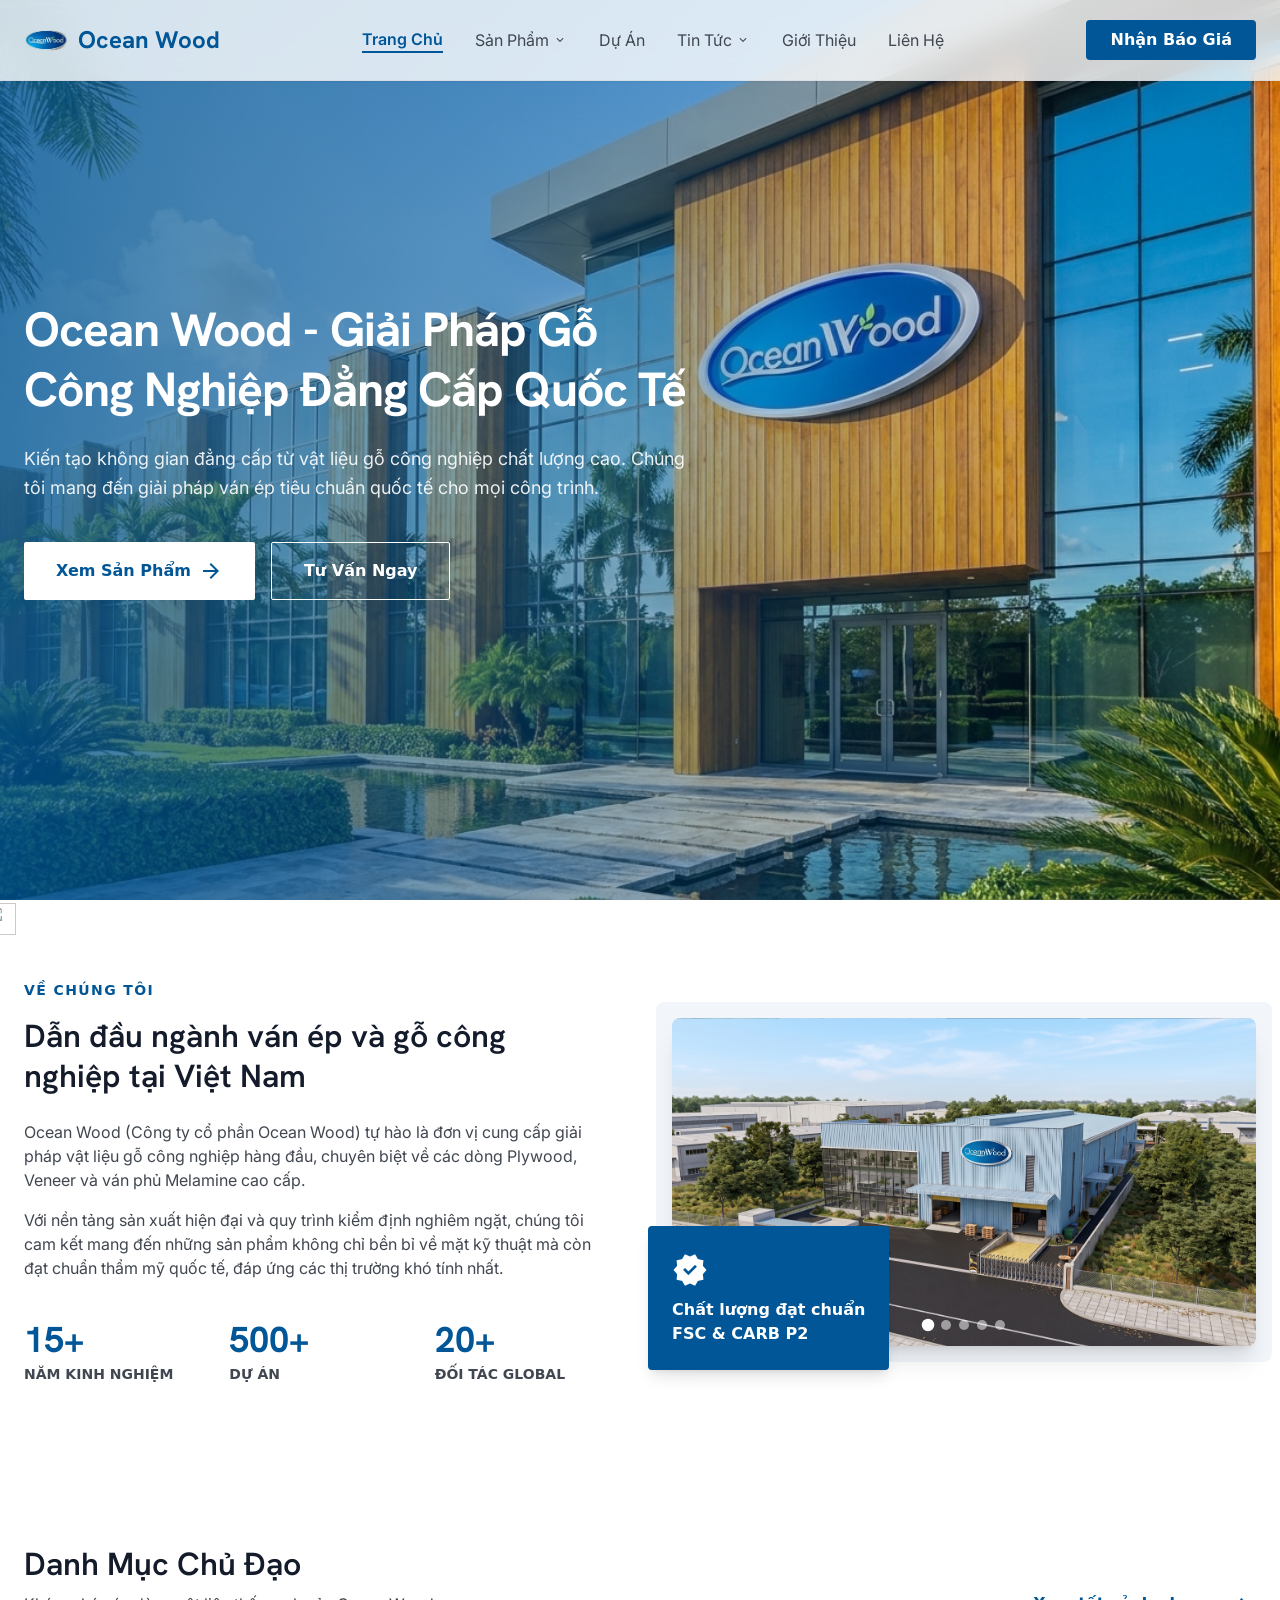
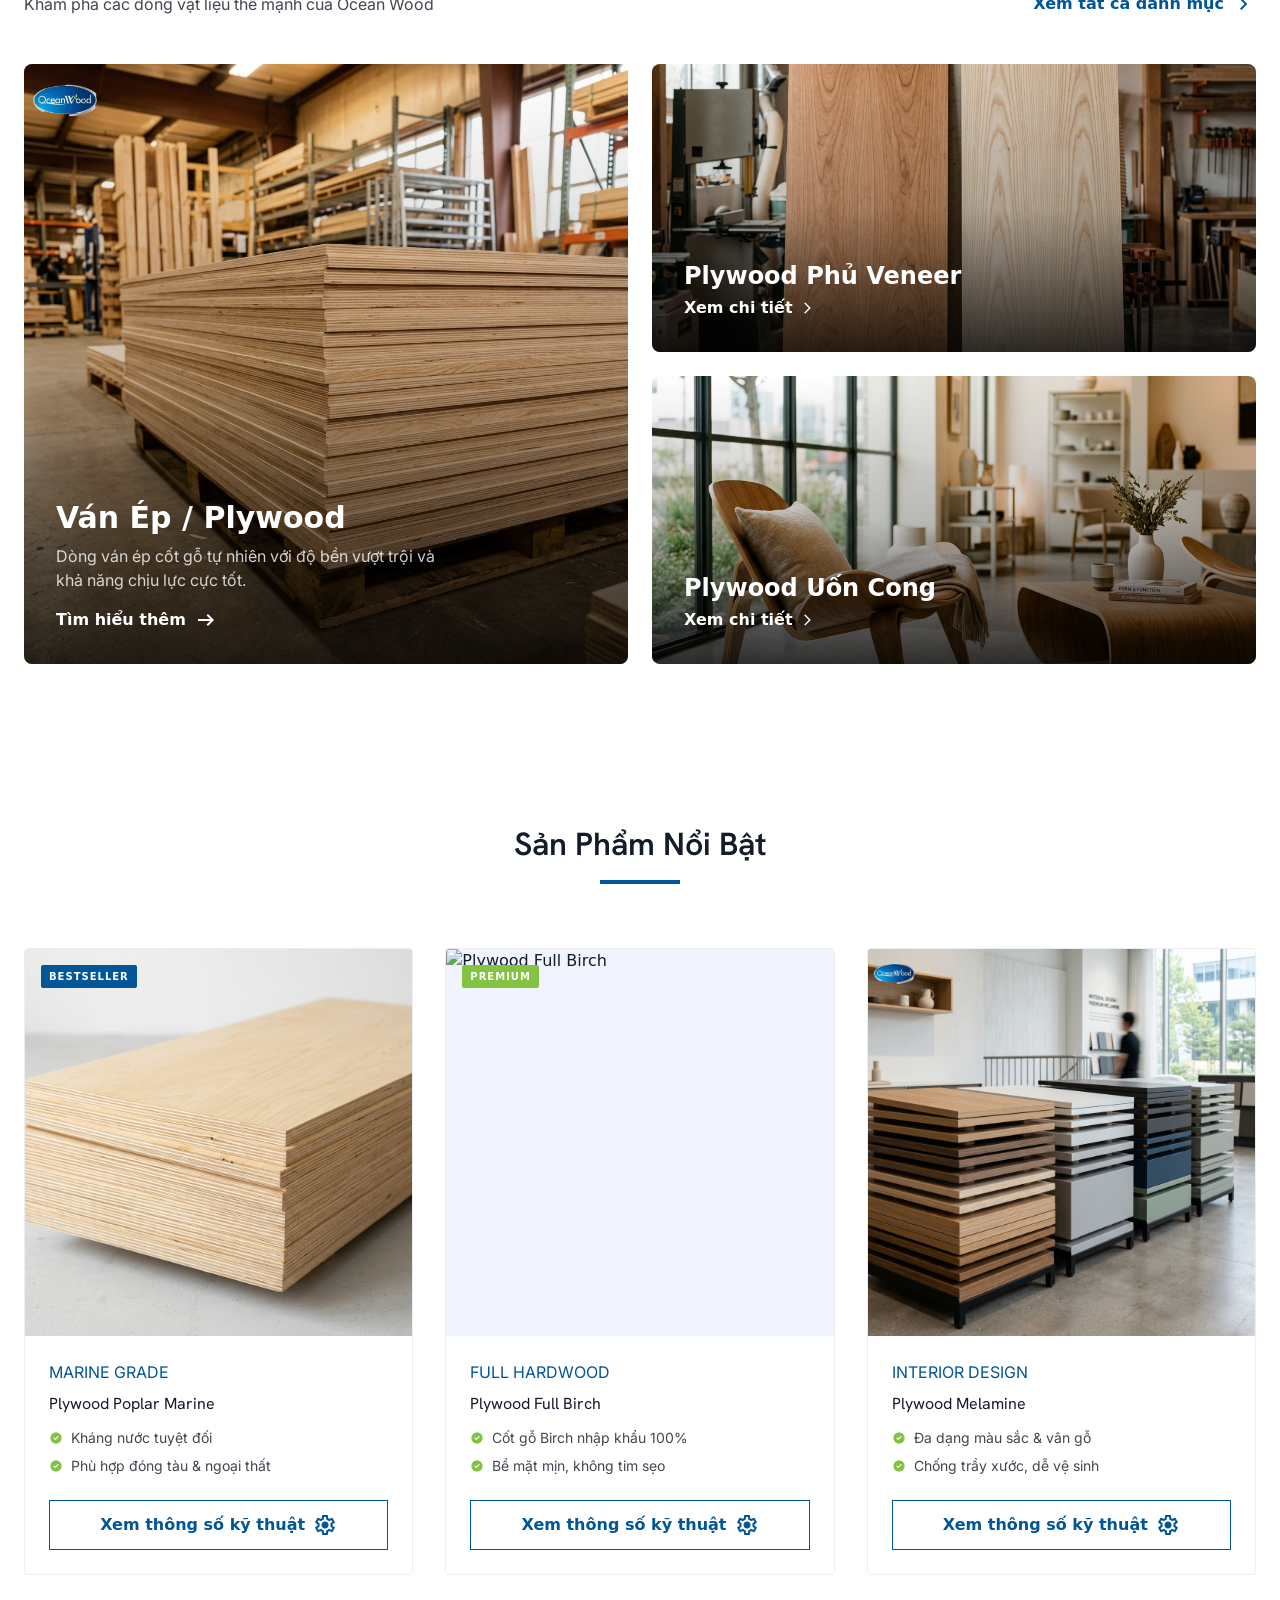
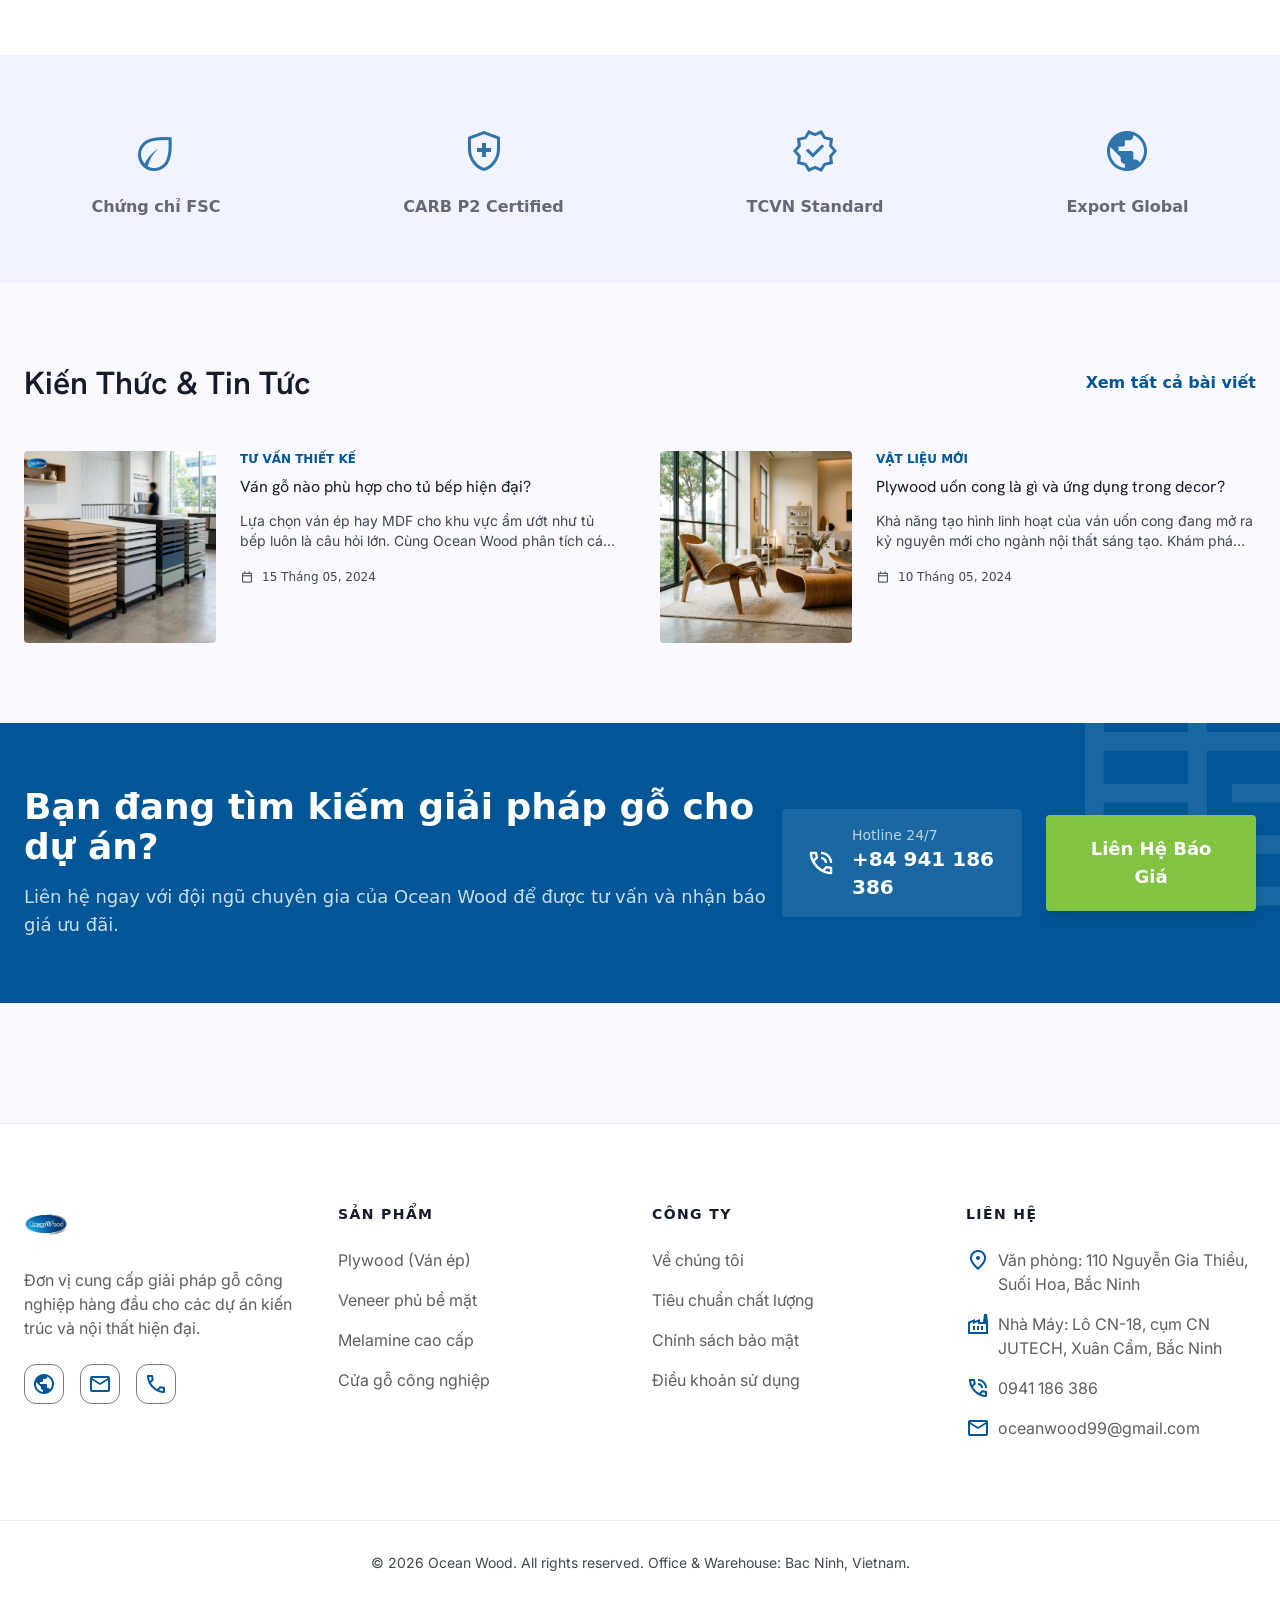
==== commit fc0e883a: "Replace all external googleusercontent image and logo URLs with local offline-friendly assets across" ====
--- a/index.html
+++ b/index.html
@@ -1090,7 +1090,7 @@
     <div class="flex justify-between items-center h-20 px-gutter max-w-container-max mx-auto" bis_skin_checked="1">
         <div class="flex items-center gap-4" bis_skin_checked="1">
             <a href="index.html" class="font-headline-md text-headline-md font-bold text-primary dark:text-primary-fixed flex items-center hover:opacity-90 transition-opacity">
-                <img alt="Ocean Wood Logo" class="h-10 w-auto object-contain mr-2" src="https://lh3.googleusercontent.com/aida-public/[base64]">
+                <img alt="Ocean Wood Logo" class="h-10 w-auto object-contain mr-2" src="images/logo.png">
                 <span class="hidden lg:inline text-primary">Ocean Wood</span>
             </a>
         </div>
@@ -1106,7 +1106,7 @@
                     <div id="mega-menu-grid" class="grid gap-8 text-left" style="grid-template-columns: repeat(7, minmax(0px, 1fr));" bis_skin_checked="1">
                     <div class="flex flex-col gap-4" data-group-id="1" bis_skin_checked="1">
                         <div class="aspect-video rounded-lg overflow-hidden relative bg-gray-100" bis_skin_checked="1">
-                            <img src="https://lh3.googleusercontent.com/aida/[base64]" alt="Ván Ép / Plywood" class="w-full h-full object-cover">
+                            <img src="images/menu_plywood.png" alt="Ván Ép / Plywood" class="w-full h-full object-cover">
                         </div>
                         <h5 class="font-bold text-primary uppercase text-sm tracking-wider">Ván Ép / Plywood</h5>
                         <ul class="space-y-2">
@@ -1124,7 +1124,7 @@
                 
                     <div class="flex flex-col gap-4" data-group-id="2" bis_skin_checked="1">
                         <div class="aspect-video rounded-lg overflow-hidden relative bg-gray-100" bis_skin_checked="1">
-                            <img src="https://lh3.googleusercontent.com/aida/[base64]" alt="Plywood Phủ Veneer" class="w-full h-full object-cover">
+                            <img src="images/menu_veneer.png" alt="Plywood Phủ Veneer" class="w-full h-full object-cover">
                         </div>
                         <h5 class="font-bold text-primary uppercase text-sm tracking-wider">Plywood Phủ Veneer</h5>
                         <ul class="space-y-2">
@@ -1140,7 +1140,7 @@
                 
                     <div class="flex flex-col gap-4" data-group-id="3" bis_skin_checked="1">
                         <div class="aspect-video rounded-lg overflow-hidden relative bg-gray-100" bis_skin_checked="1">
-                            <img src="https://lh3.googleusercontent.com/aida/[base64]" alt="Plywood Phủ Melamine" class="w-full h-full object-cover">
+                            <img src="images/menu_melamine.png" alt="Plywood Phủ Melamine" class="w-full h-full object-cover">
                         </div>
                         <h5 class="font-bold text-primary uppercase text-sm tracking-wider">Plywood Phủ Melamine</h5>
                         <ul class="space-y-2">
@@ -1336,7 +1336,7 @@
 </div>
 <div class="grid grid-cols-1 md:grid-cols-12 gap-6 h-[600px]" bis_skin_checked="1">
 <div class="md:col-span-6 relative group overflow-hidden rounded-xl cursor-pointer" bis_skin_checked="1">
-<img alt="Ván Ép / Plywood" class="absolute inset-0 w-full h-full object-cover transition-transform duration-700 group-hover:scale-110" src="https://lh3.googleusercontent.com/aida-public/[base64]">
+<img alt="Ván Ép / Plywood" class="absolute inset-0 w-full h-full object-cover transition-transform duration-700 group-hover:scale-110" src="images/menu_plywood.png">
 <div class="absolute inset-0 bg-gradient-to-t from-black/80 via-black/20 to-transparent" bis_skin_checked="1"></div>
 <div class="absolute bottom-0 left-0 p-8" bis_skin_checked="1">
 <h3 class="text-white text-3xl font-bold mb-2">Ván Ép / Plywood</h3>
@@ -1346,7 +1346,7 @@
 </div>
 <div class="md:col-span-6 flex flex-col gap-6" bis_skin_checked="1">
 <div class="h-1/2 relative group overflow-hidden rounded-xl cursor-pointer" bis_skin_checked="1">
-<img alt="Plywood Phủ Veneer" class="absolute inset-0 w-full h-full object-cover transition-transform duration-700 group-hover:scale-110" src="https://lh3.googleusercontent.com/aida/[base64]">
+<img alt="Plywood Phủ Veneer" class="absolute inset-0 w-full h-full object-cover transition-transform duration-700 group-hover:scale-110" src="images/menu_veneer.png">
 <div class="absolute inset-0 bg-gradient-to-t from-black/80 via-black/20 to-transparent" bis_skin_checked="1"></div>
 <div class="absolute bottom-0 left-0 p-8" bis_skin_checked="1">
 <h3 class="text-white text-2xl font-bold mb-1">Plywood Phủ Veneer</h3>
@@ -1354,7 +1354,7 @@
 </div>
 </div>
 <div class="h-1/2 relative group overflow-hidden rounded-xl cursor-pointer" bis_skin_checked="1">
-<img alt="Plywood Uốn Cong" class="absolute inset-0 w-full h-full object-cover transition-transform duration-700 group-hover:scale-110" src="https://lh3.googleusercontent.com/aida/[base64]">
+<img alt="Plywood Uốn Cong" class="absolute inset-0 w-full h-full object-cover transition-transform duration-700 group-hover:scale-110" src="images/curved_plywood_raw.png">
 <div class="absolute inset-0 bg-gradient-to-t from-black/80 via-black/20 to-transparent" bis_skin_checked="1"></div>
 <div class="absolute bottom-0 left-0 p-8" bis_skin_checked="1">
 <h3 class="text-white text-2xl font-bold mb-1">Plywood Uốn Cong</h3>
@@ -1376,7 +1376,7 @@
 <!-- Product 1 -->
 <div class="group border border-outline-variant/30 rounded-lg overflow-hidden hover:shadow-xl transition-all duration-300" bis_skin_checked="1">
 <div class="aspect-square overflow-hidden bg-surface-container-low relative" bis_skin_checked="1">
-<img alt="Plywood Poplar Marine" class="w-full h-full object-cover transition-transform duration-500 group-hover:scale-105" src="https://lh3.googleusercontent.com/aida/[base64]">
+<img alt="Plywood Poplar Marine" class="w-full h-full object-cover transition-transform duration-500 group-hover:scale-105" src="images/plywood_poplar_marine_original.png">
 <div class="absolute top-4 left-4 bg-primary text-white text-[10px] px-2 py-1 uppercase font-bold tracking-widest rounded" bis_skin_checked="1">Bestseller</div>
 </div>
 <div class="p-6" bis_skin_checked="1">
@@ -1412,7 +1412,7 @@
 <!-- Product 3 -->
 <div class="group border border-outline-variant/30 rounded-lg overflow-hidden hover:shadow-xl transition-all duration-300" bis_skin_checked="1">
 <div class="aspect-square overflow-hidden bg-surface-container-low relative" bis_skin_checked="1">
-<img alt="Plywood Melamine" class="w-full h-full object-cover transition-transform duration-500 group-hover:scale-105" src="https://lh3.googleusercontent.com/aida/[base64]">
+<img alt="Plywood Melamine" class="w-full h-full object-cover transition-transform duration-500 group-hover:scale-105" src="images/menu_melamine.png">
 </div>
 <div class="p-6" bis_skin_checked="1">
 <div class="text-primary font-label-sm mb-2" bis_skin_checked="1">INTERIOR DESIGN</div>
@@ -1468,7 +1468,7 @@
 <div class="grid grid-cols-1 md:grid-cols-2 gap-10" bis_skin_checked="1">
 <article class="flex flex-col md:flex-row gap-6 group cursor-pointer">
 <div class="w-full md:w-48 h-48 rounded-lg overflow-hidden shrink-0" bis_skin_checked="1">
-<div class="w-full h-full bg-cover bg-center transition-transform group-hover:scale-110" style="background-image: url(&quot;https://lh3.googleusercontent.com/aida/[base64]&quot;);" bis_skin_checked="1"></div>
+<div class="w-full h-full bg-cover bg-center transition-transform group-hover:scale-110" style="background-image: url(&quot;images/menu_melamine.png&quot;);" bis_skin_checked="1"></div>
 </div>
 <div class="" bis_skin_checked="1">
 <span class="text-primary font-bold text-xs uppercase mb-2 block">Tư Vấn Thiết Kế</span>
@@ -1482,7 +1482,7 @@
 </article>
 <article class="flex flex-col md:flex-row gap-6 group cursor-pointer">
 <div class="w-full md:w-48 h-48 rounded-lg overflow-hidden shrink-0" bis_skin_checked="1">
-<div class="w-full h-full bg-cover bg-center transition-transform group-hover:scale-110" style="background-image: url(&quot;https://lh3.googleusercontent.com/aida/[base64]&quot;);" bis_skin_checked="1"></div>
+<div class="w-full h-full bg-cover bg-center transition-transform group-hover:scale-110" style="background-image: url(&quot;images/curved_plywood_raw.png&quot;);" bis_skin_checked="1"></div>
 </div>
 <div bis_skin_checked="1">
 <span class="text-primary font-bold text-xs uppercase mb-2 block">Vật Liệu Mới</span>
@@ -1526,7 +1526,7 @@
     <div class="grid grid-cols-1 md:grid-cols-4 gap-gutter py-section-gap-md px-gutter max-w-container-max mx-auto" bis_skin_checked="1">
         <div class="col-span-1 md:col-span-1" bis_skin_checked="1">
             <a class="font-headline-md text-headline-md font-bold text-primary dark:text-primary-fixed mb-6 block" href="index.html">
-                <img src="https://lh3.googleusercontent.com/aida-public/[base64]" alt="Ocean Wood Logo" class="h-10 w-auto object-contain">
+                <img src="images/logo.png" alt="Ocean Wood Logo" class="h-10 w-auto object-contain">
             </a>
             <p class="font-body-md text-secondary dark:text-on-tertiary-container mb-6">
                 Đơn vị cung cấp giải pháp gỗ công nghiệp hàng đầu cho các dự án kiến trúc và nội thất hiện đại.
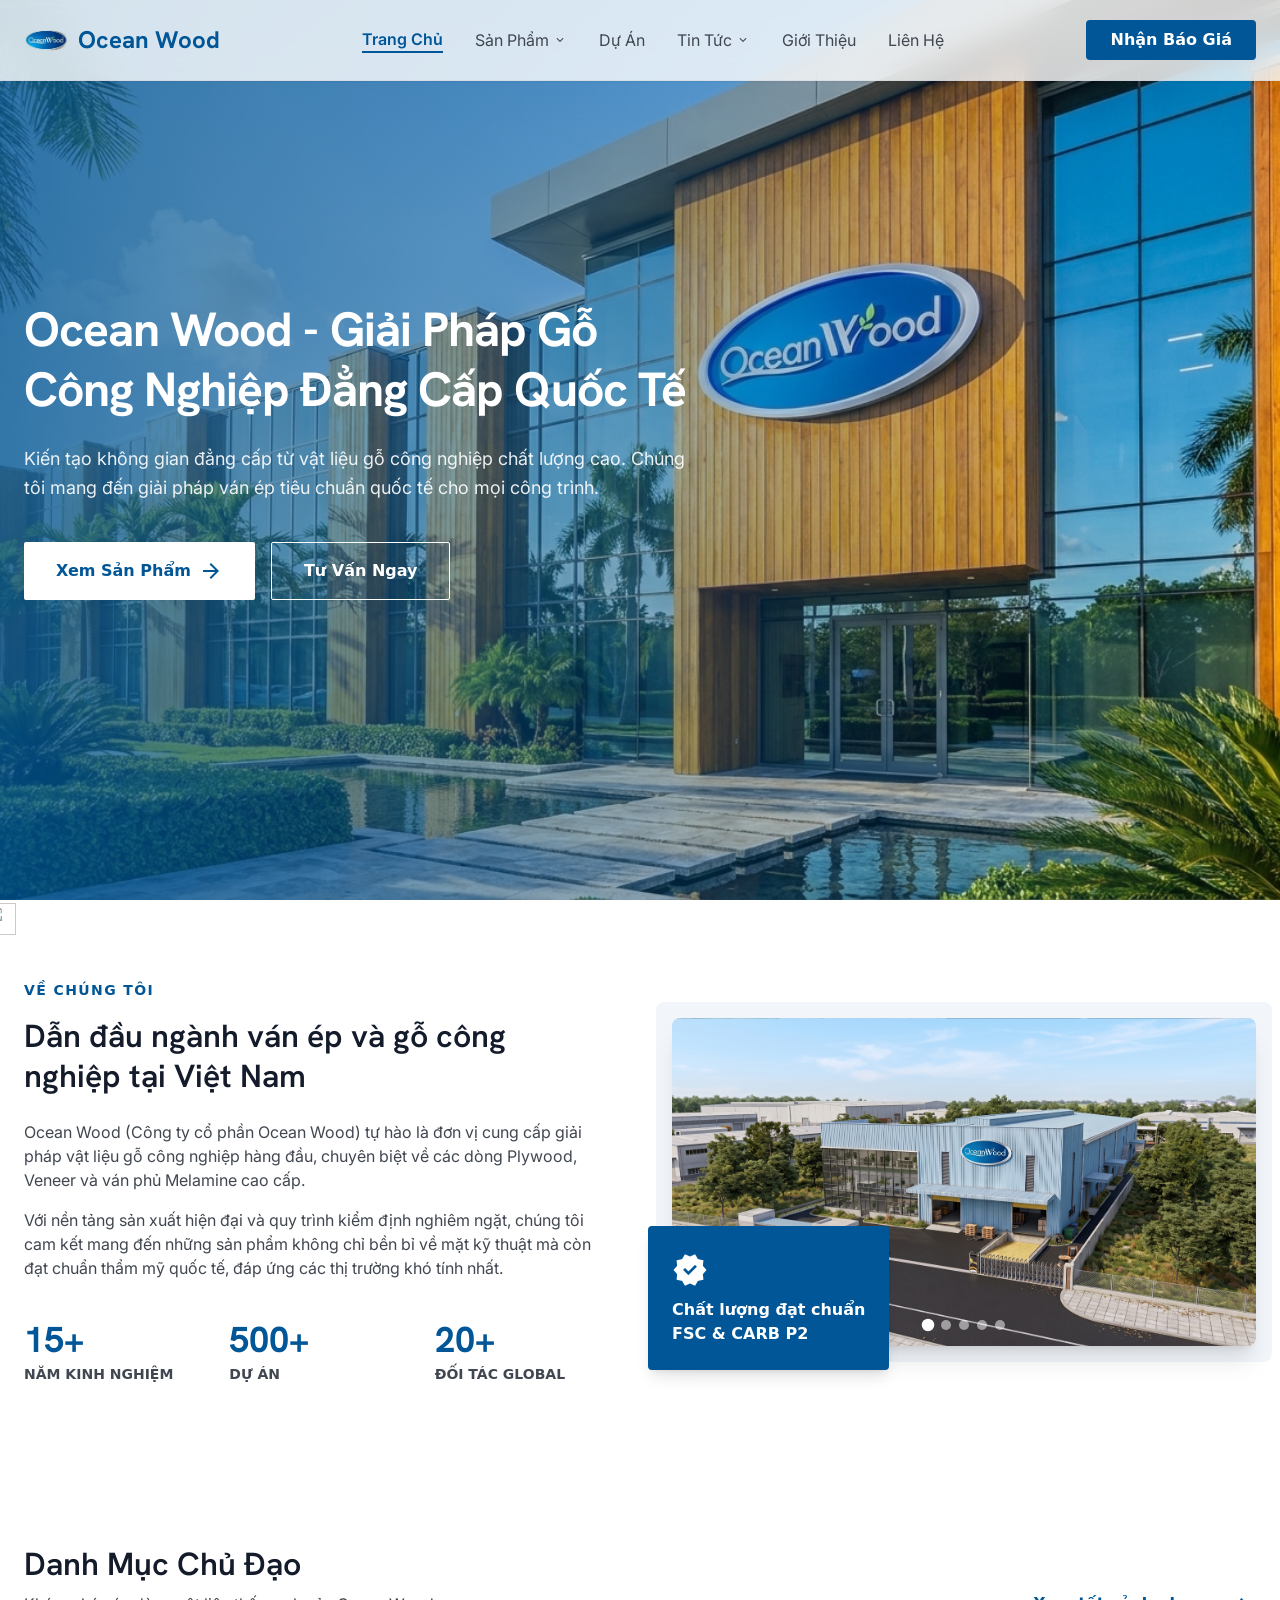
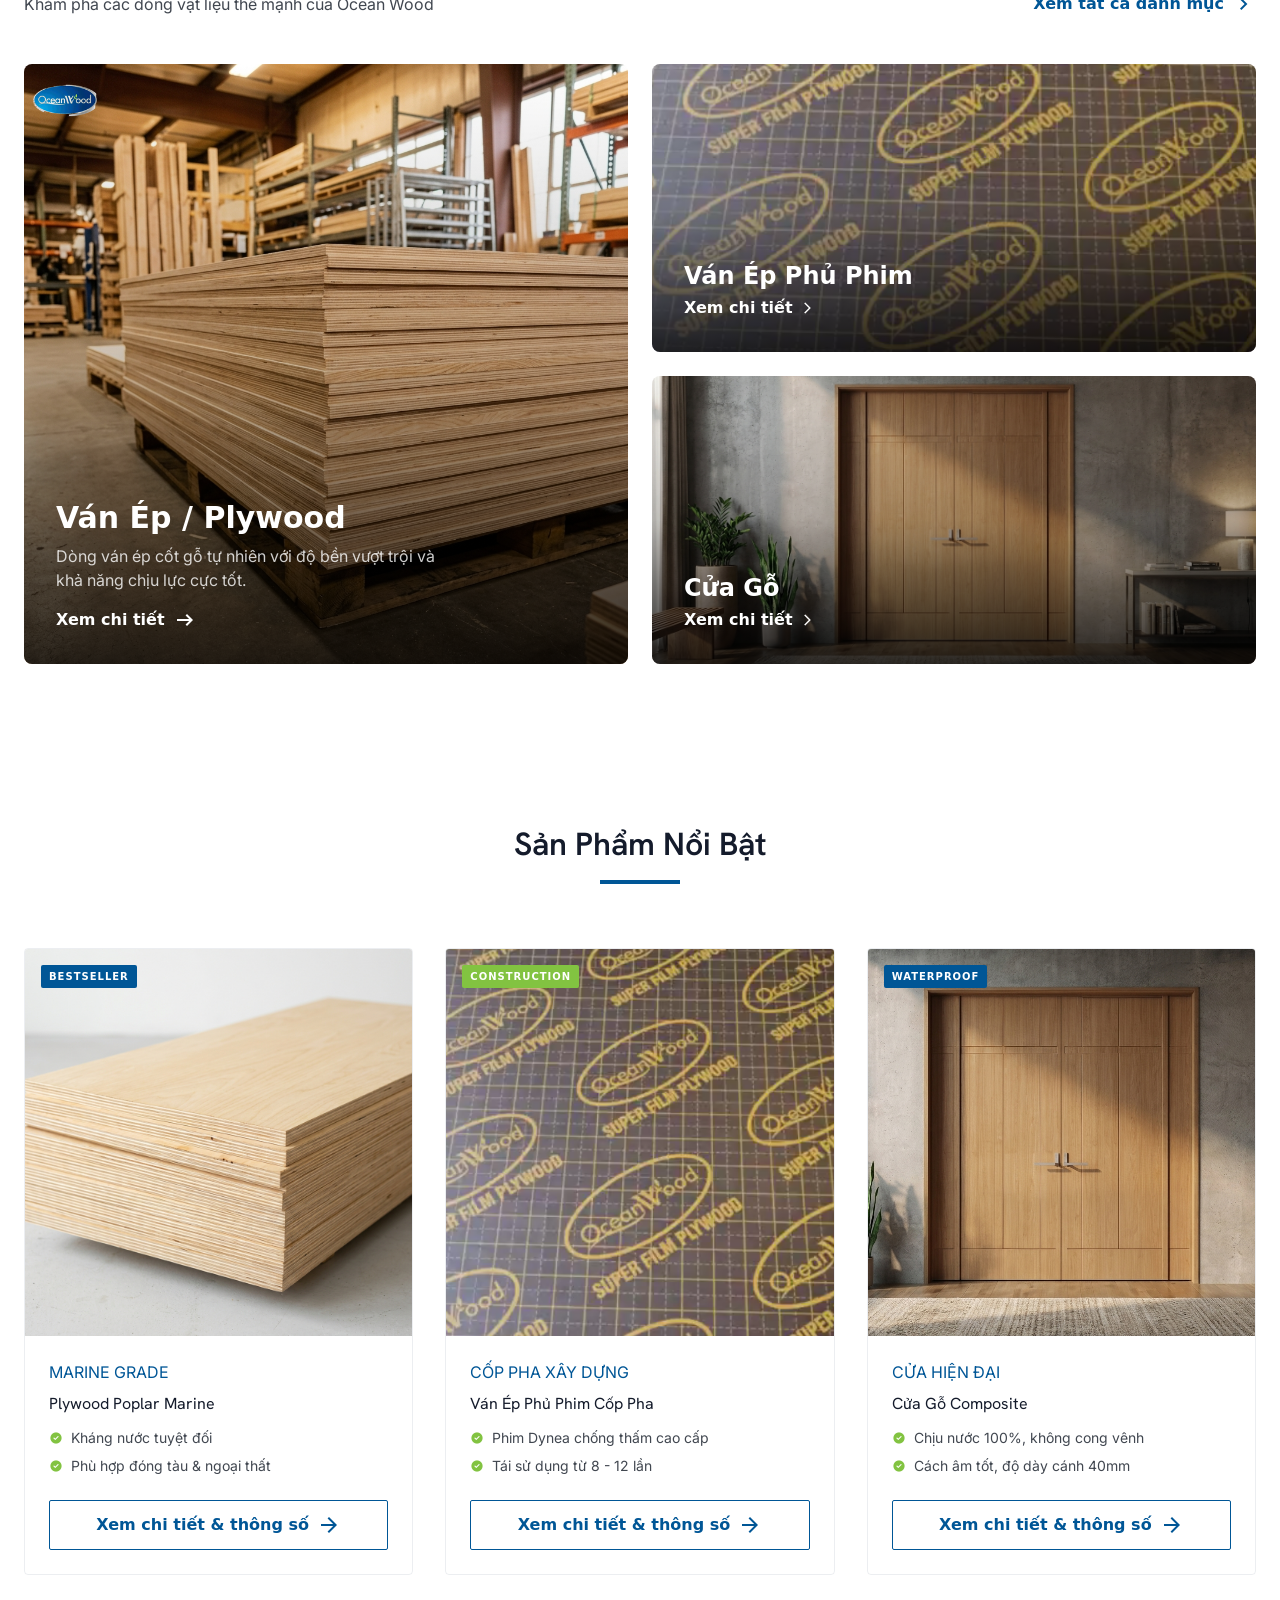
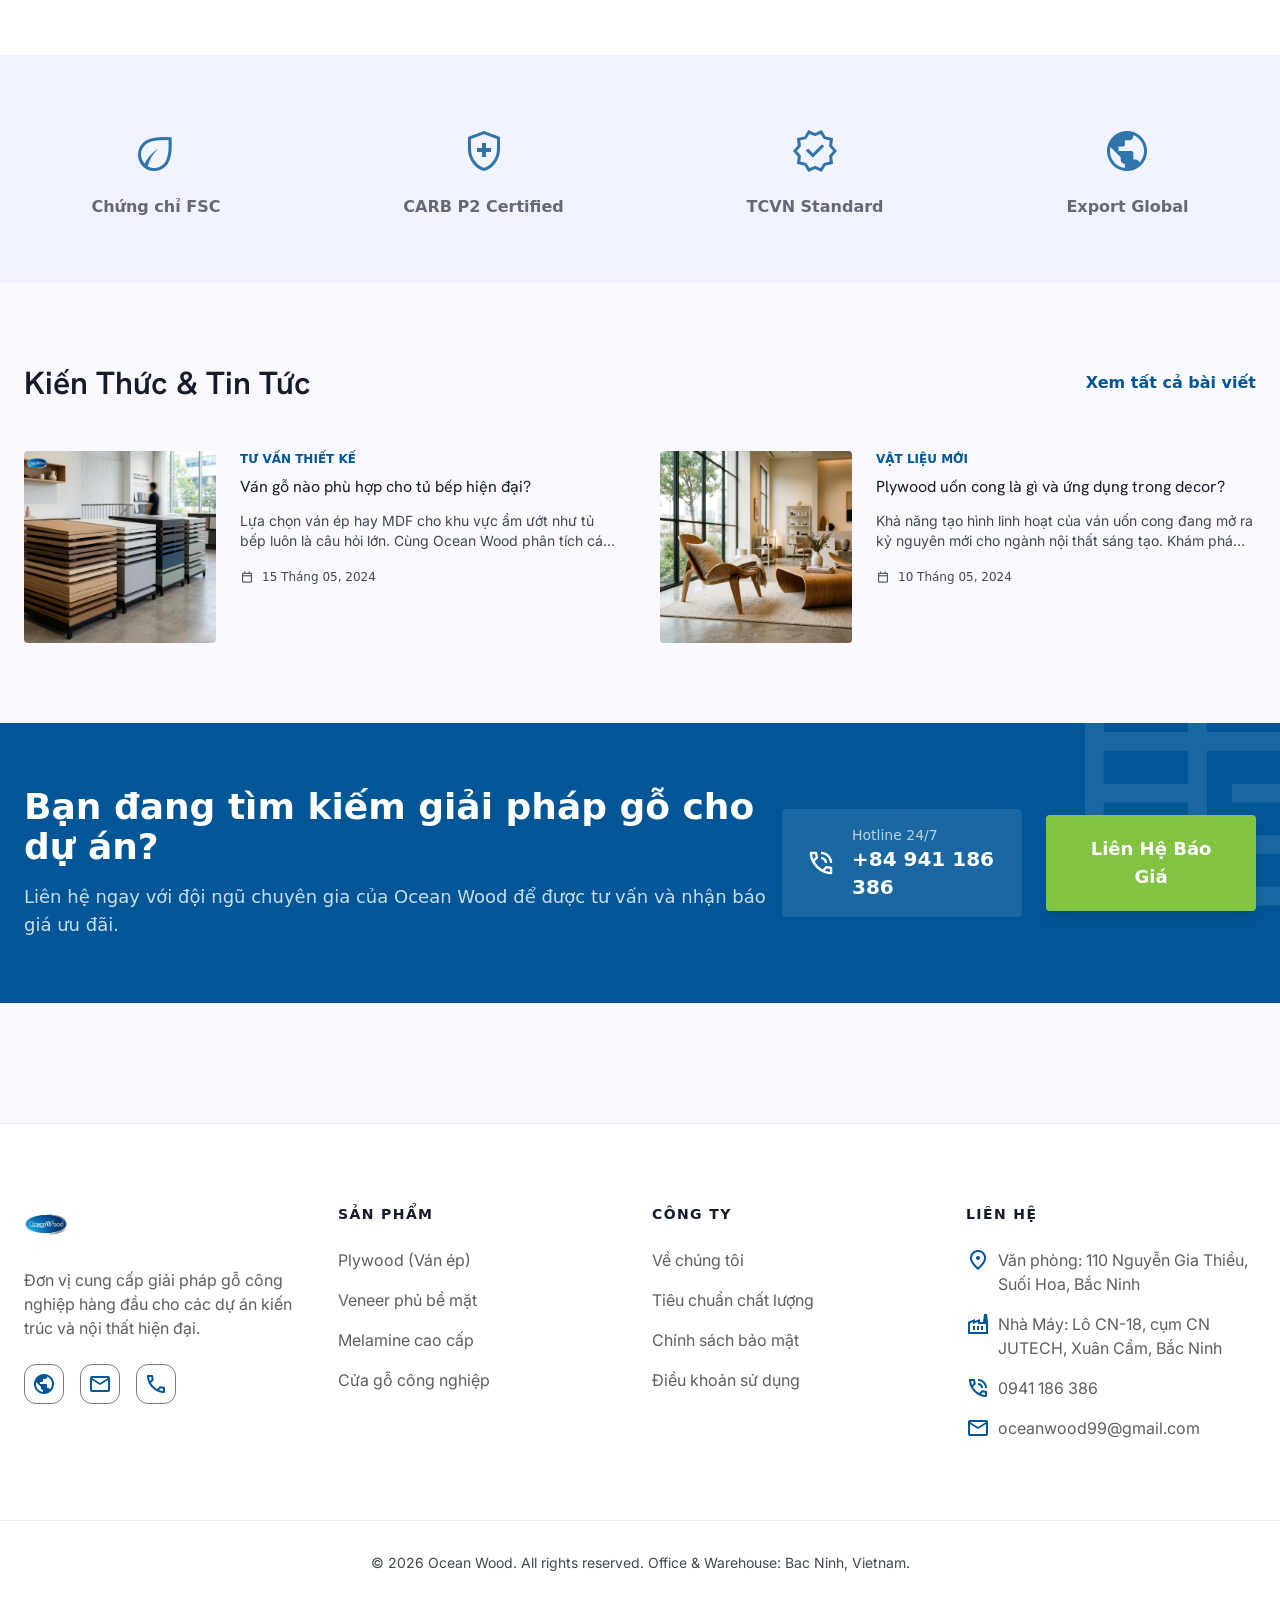
==== commit a41bcf18: "Synchronize Core Categories and Featured Products on homepage with Products page, adding category qu" ====
--- a/index.html
+++ b/index.html
@@ -1330,37 +1330,39 @@
 <h2 class="font-headline-lg text-headline-lg text-on-surface mb-2">Danh Mục Chủ Đạo</h2>
 <p class="text-on-surface-variant font-body-md">Khám phá các dòng vật liệu thế mạnh của Ocean Wood</p>
 </div>
-<a class="text-primary font-bold flex items-center gap-2 hover:underline" href="#">
+<a class="text-primary font-bold flex items-center gap-2 hover:underline" href="san-pham.html">
                     Xem tất cả danh mục <span class="material-symbols-outlined">chevron_right</span>
 </a>
 </div>
 <div class="grid grid-cols-1 md:grid-cols-12 gap-6 h-[600px]" bis_skin_checked="1">
-<div class="md:col-span-6 relative group overflow-hidden rounded-xl cursor-pointer" bis_skin_checked="1">
+<a href="san-pham.html?cat=plywood" class="md:col-span-6 relative group overflow-hidden rounded-xl cursor-pointer block" bis_skin_checked="1">
 <img alt="Ván Ép / Plywood" class="absolute inset-0 w-full h-full object-cover transition-transform duration-700 group-hover:scale-110" src="images/menu_plywood.png">
 <div class="absolute inset-0 bg-gradient-to-t from-black/80 via-black/20 to-transparent" bis_skin_checked="1"></div>
 <div class="absolute bottom-0 left-0 p-8" bis_skin_checked="1">
 <h3 class="text-white text-3xl font-bold mb-2">Ván Ép / Plywood</h3>
 <p class="text-white/80 font-body-md mb-4 max-w-sm">Dòng ván ép cốt gỗ tự nhiên với độ bền vượt trội và khả năng chịu lực cực tốt.</p>
-<span class="inline-flex items-center gap-2 text-white font-bold group-hover:gap-4 transition-all">Tìm hiểu thêm <span class="material-symbols-outlined">arrow_right_alt</span></span>
-</div>
-</div>
+<span class="inline-flex items-center gap-2 text-white font-bold group-hover:gap-4 transition-all">Xem chi tiết <span class="material-symbols-outlined">arrow_right_alt</span></span>
+</div>
+</a>
 <div class="md:col-span-6 flex flex-col gap-6" bis_skin_checked="1">
-<div class="h-1/2 relative group overflow-hidden rounded-xl cursor-pointer" bis_skin_checked="1">
-<img alt="Plywood Phủ Veneer" class="absolute inset-0 w-full h-full object-cover transition-transform duration-700 group-hover:scale-110" src="images/menu_veneer.png">
+<a href="san-pham.html?cat=film" class="h-1/2 relative group overflow-hidden rounded-xl cursor-pointer block" bis_skin_checked="1">
+<img alt="Ván Ép Phủ Phim" class="absolute inset-0 w-full h-full object-cover transition-transform duration-700 group-hover:scale-110" src="images/ván_phủ_phim_1784345348.png">
 <div class="absolute inset-0 bg-gradient-to-t from-black/80 via-black/20 to-transparent" bis_skin_checked="1"></div>
 <div class="absolute bottom-0 left-0 p-8" bis_skin_checked="1">
-<h3 class="text-white text-2xl font-bold mb-1">Plywood Phủ Veneer</h3>
+<h3 class="text-white text-2xl font-bold mb-1">Ván Ép Phủ Phim</h3>
+<p class="text-white/80 text-sm mb-2 max-w-sm hidden sm:block">Ván cốp pha phủ phim chống nước cao cấp phục vụ công trình xây dựng.</p>
 <span class="inline-flex items-center gap-2 text-white font-bold group-hover:gap-4 transition-all">Xem chi tiết <span class="material-symbols-outlined text-sm">arrow_forward_ios</span></span>
 </div>
-</div>
-<div class="h-1/2 relative group overflow-hidden rounded-xl cursor-pointer" bis_skin_checked="1">
-<img alt="Plywood Uốn Cong" class="absolute inset-0 w-full h-full object-cover transition-transform duration-700 group-hover:scale-110" src="images/curved_plywood_raw.png">
+</a>
+<a href="san-pham.html?cat=door" class="h-1/2 relative group overflow-hidden rounded-xl cursor-pointer block" bis_skin_checked="1">
+<img alt="Cửa Gỗ" class="absolute inset-0 w-full h-full object-cover transition-transform duration-700 group-hover:scale-110" src="images/Expand_image_highlighting_door_202607181049_1784346630.jpeg">
 <div class="absolute inset-0 bg-gradient-to-t from-black/80 via-black/20 to-transparent" bis_skin_checked="1"></div>
 <div class="absolute bottom-0 left-0 p-8" bis_skin_checked="1">
-<h3 class="text-white text-2xl font-bold mb-1">Plywood Uốn Cong</h3>
+<h3 class="text-white text-2xl font-bold mb-1">Cửa Gỗ</h3>
+<p class="text-white/80 text-sm mb-2 max-w-sm hidden sm:block">Cửa gỗ composite chịu nước 100%, cách âm chống cong vênh mối mọt.</p>
 <span class="inline-flex items-center gap-2 text-white font-bold group-hover:gap-4 transition-all">Xem chi tiết <span class="material-symbols-outlined text-sm">arrow_forward_ios</span></span>
 </div>
-</div>
+</a>
 </div>
 </div>
 </div>
@@ -1374,56 +1376,63 @@
 </div>
 <div class="grid grid-cols-1 md:grid-cols-3 gap-8" bis_skin_checked="1">
 <!-- Product 1 -->
-<div class="group border border-outline-variant/30 rounded-lg overflow-hidden hover:shadow-xl transition-all duration-300" bis_skin_checked="1">
+<div class="group border border-outline-variant/30 rounded-lg overflow-hidden hover:shadow-xl transition-all duration-300 flex flex-col justify-between" bis_skin_checked="1">
 <div class="aspect-square overflow-hidden bg-surface-container-low relative" bis_skin_checked="1">
-<img alt="Plywood Poplar Marine" class="w-full h-full object-cover transition-transform duration-500 group-hover:scale-105" src="images/plywood_poplar_marine_original.png">
+<img alt="Plywood Poplar Marine" class="w-full h-full object-cover transition-transform duration-500 group-hover:scale-105" src="images/plywood_poplar_marine.png">
 <div class="absolute top-4 left-4 bg-primary text-white text-[10px] px-2 py-1 uppercase font-bold tracking-widest rounded" bis_skin_checked="1">Bestseller</div>
 </div>
-<div class="p-6" bis_skin_checked="1">
+<div class="p-6 flex flex-col flex-1 justify-between" bis_skin_checked="1">
+<div>
 <div class="text-primary font-label-sm mb-2" bis_skin_checked="1">MARINE GRADE</div>
 <h4 class="font-headline-md text-on-surface mb-3">Plywood Poplar Marine</h4>
 <ul class="text-on-surface-variant font-body-md text-sm space-y-2 mb-6">
 <li class="flex items-center gap-2"><span class="material-symbols-outlined text-sm text-leaf-accent" style="font-variation-settings: &quot;FILL&quot; 1;">check_circle</span> Kháng nước tuyệt đối</li>
 <li class="flex items-center gap-2"><span class="material-symbols-outlined text-sm text-leaf-accent" style="font-variation-settings: &quot;FILL&quot; 1;">check_circle</span> Phù hợp đóng tàu &amp; ngoại thất</li>
 </ul>
-<button class="w-full py-3 border border-primary text-primary font-bold hover:bg-primary hover:text-white transition-colors flex justify-center items-center gap-2">
-                            Xem thông số kỹ thuật <span class="material-symbols-outlined">settings</span>
-</button>
+</div>
+<a href="san-pham.html?cat=plywood" class="w-full py-3 border border-primary text-primary font-bold hover:bg-primary hover:text-white transition-colors flex justify-center items-center gap-2 rounded text-center">
+    Xem chi tiết &amp; thông số <span class="material-symbols-outlined text-base">arrow_forward</span>
+</a>
 </div>
 </div>
 <!-- Product 2 -->
-<div class="group border border-outline-variant/30 rounded-lg overflow-hidden hover:shadow-xl transition-all duration-300" bis_skin_checked="1">
+<div class="group border border-outline-variant/30 rounded-lg overflow-hidden hover:shadow-xl transition-all duration-300 flex flex-col justify-between" bis_skin_checked="1">
 <div class="aspect-square overflow-hidden bg-surface-container-low relative" bis_skin_checked="1">
-<img alt="Plywood Full Birch" class="w-full h-full object-cover transition-transform duration-500 group-hover:scale-105" src="https://www.gstatic.com/labs-code/stitch/stitch-placeholder-300x300.svg">
-<div class="absolute top-4 left-4 bg-leaf-accent text-white text-[10px] px-2 py-1 uppercase font-bold tracking-widest rounded" bis_skin_checked="1">Premium</div>
-</div>
-<div class="p-6" bis_skin_checked="1">
-<div class="text-primary font-label-sm mb-2" bis_skin_checked="1">FULL HARDWOOD</div>
-<h4 class="font-headline-md text-on-surface mb-3">Plywood Full Birch</h4>
+<img alt="Ván Ép Phủ Phim Cốp Pha" class="w-full h-full object-cover transition-transform duration-500 group-hover:scale-105" src="images/ván_phủ_phim_1784345348.png">
+<div class="absolute top-4 left-4 bg-leaf-accent text-white text-[10px] px-2 py-1 uppercase font-bold tracking-widest rounded" bis_skin_checked="1">Construction</div>
+</div>
+<div class="p-6 flex flex-col flex-1 justify-between" bis_skin_checked="1">
+<div>
+<div class="text-primary font-label-sm mb-2" bis_skin_checked="1">CỐP PHA XÂY DỰNG</div>
+<h4 class="font-headline-md text-on-surface mb-3">Ván Ép Phủ Phim Cốp Pha</h4>
 <ul class="text-on-surface-variant font-body-md text-sm space-y-2 mb-6">
-<li class="flex items-center gap-2"><span class="material-symbols-outlined text-sm text-leaf-accent" style="font-variation-settings: &quot;FILL&quot; 1;">check_circle</span> Cốt gỗ Birch nhập khẩu 100%</li>
-<li class="flex items-center gap-2"><span class="material-symbols-outlined text-sm text-leaf-accent" style="font-variation-settings: &quot;FILL&quot; 1;">check_circle</span> Bề mặt mịn, không tim sẹo</li>
+<li class="flex items-center gap-2"><span class="material-symbols-outlined text-sm text-leaf-accent" style="font-variation-settings: &quot;FILL&quot; 1;">check_circle</span> Phim Dynea chống thấm cao cấp</li>
+<li class="flex items-center gap-2"><span class="material-symbols-outlined text-sm text-leaf-accent" style="font-variation-settings: &quot;FILL&quot; 1;">check_circle</span> Tái sử dụng từ 8 - 12 lần</li>
 </ul>
-<button class="w-full py-3 border border-primary text-primary font-bold hover:bg-primary hover:text-white transition-colors flex justify-center items-center gap-2">
-                            Xem thông số kỹ thuật <span class="material-symbols-outlined">settings</span>
-</button>
+</div>
+<a href="san-pham.html?cat=film" class="w-full py-3 border border-primary text-primary font-bold hover:bg-primary hover:text-white transition-colors flex justify-center items-center gap-2 rounded text-center">
+    Xem chi tiết &amp; thông số <span class="material-symbols-outlined text-base">arrow_forward</span>
+</a>
 </div>
 </div>
 <!-- Product 3 -->
-<div class="group border border-outline-variant/30 rounded-lg overflow-hidden hover:shadow-xl transition-all duration-300" bis_skin_checked="1">
+<div class="group border border-outline-variant/30 rounded-lg overflow-hidden hover:shadow-xl transition-all duration-300 flex flex-col justify-between" bis_skin_checked="1">
 <div class="aspect-square overflow-hidden bg-surface-container-low relative" bis_skin_checked="1">
-<img alt="Plywood Melamine" class="w-full h-full object-cover transition-transform duration-500 group-hover:scale-105" src="images/menu_melamine.png">
-</div>
-<div class="p-6" bis_skin_checked="1">
-<div class="text-primary font-label-sm mb-2" bis_skin_checked="1">INTERIOR DESIGN</div>
-<h4 class="font-headline-md text-on-surface mb-3">Plywood Melamine</h4>
+<img alt="Cửa Gỗ Công Nghiệp Composite" class="w-full h-full object-cover transition-transform duration-500 group-hover:scale-105" src="images/Expand_image_highlighting_door_202607181049_1784346630.jpeg">
+<div class="absolute top-4 left-4 bg-primary text-white text-[10px] px-2 py-1 uppercase font-bold tracking-widest rounded" bis_skin_checked="1">Waterproof</div>
+</div>
+<div class="p-6 flex flex-col flex-1 justify-between" bis_skin_checked="1">
+<div>
+<div class="text-primary font-label-sm mb-2" bis_skin_checked="1">CỬA HIỆN ĐẠI</div>
+<h4 class="font-headline-md text-on-surface mb-3">Cửa Gỗ Composite</h4>
 <ul class="text-on-surface-variant font-body-md text-sm space-y-2 mb-6">
-<li class="flex items-center gap-2"><span class="material-symbols-outlined text-sm text-leaf-accent" style="font-variation-settings: &quot;FILL&quot; 1;">check_circle</span> Đa dạng màu sắc &amp; vân gỗ</li>
-<li class="flex items-center gap-2"><span class="material-symbols-outlined text-sm text-leaf-accent" style="font-variation-settings: &quot;FILL&quot; 1;">check_circle</span> Chống trầy xước, dễ vệ sinh</li>
+<li class="flex items-center gap-2"><span class="material-symbols-outlined text-sm text-leaf-accent" style="font-variation-settings: &quot;FILL&quot; 1;">check_circle</span> Chịu nước 100%, không cong vênh</li>
+<li class="flex items-center gap-2"><span class="material-symbols-outlined text-sm text-leaf-accent" style="font-variation-settings: &quot;FILL&quot; 1;">check_circle</span> Cách âm tốt, độ dày cánh 40mm</li>
 </ul>
-<button class="w-full py-3 border border-primary text-primary font-bold hover:bg-primary hover:text-white transition-colors flex justify-center items-center gap-2">
-                            Xem thông số kỹ thuật <span class="material-symbols-outlined">settings</span>
-</button>
+</div>
+<a href="san-pham.html?cat=door" class="w-full py-3 border border-primary text-primary font-bold hover:bg-primary hover:text-white transition-colors flex justify-center items-center gap-2 rounded text-center">
+    Xem chi tiết &amp; thông số <span class="material-symbols-outlined text-base">arrow_forward</span>
+</a>
 </div>
 </div>
 </div>
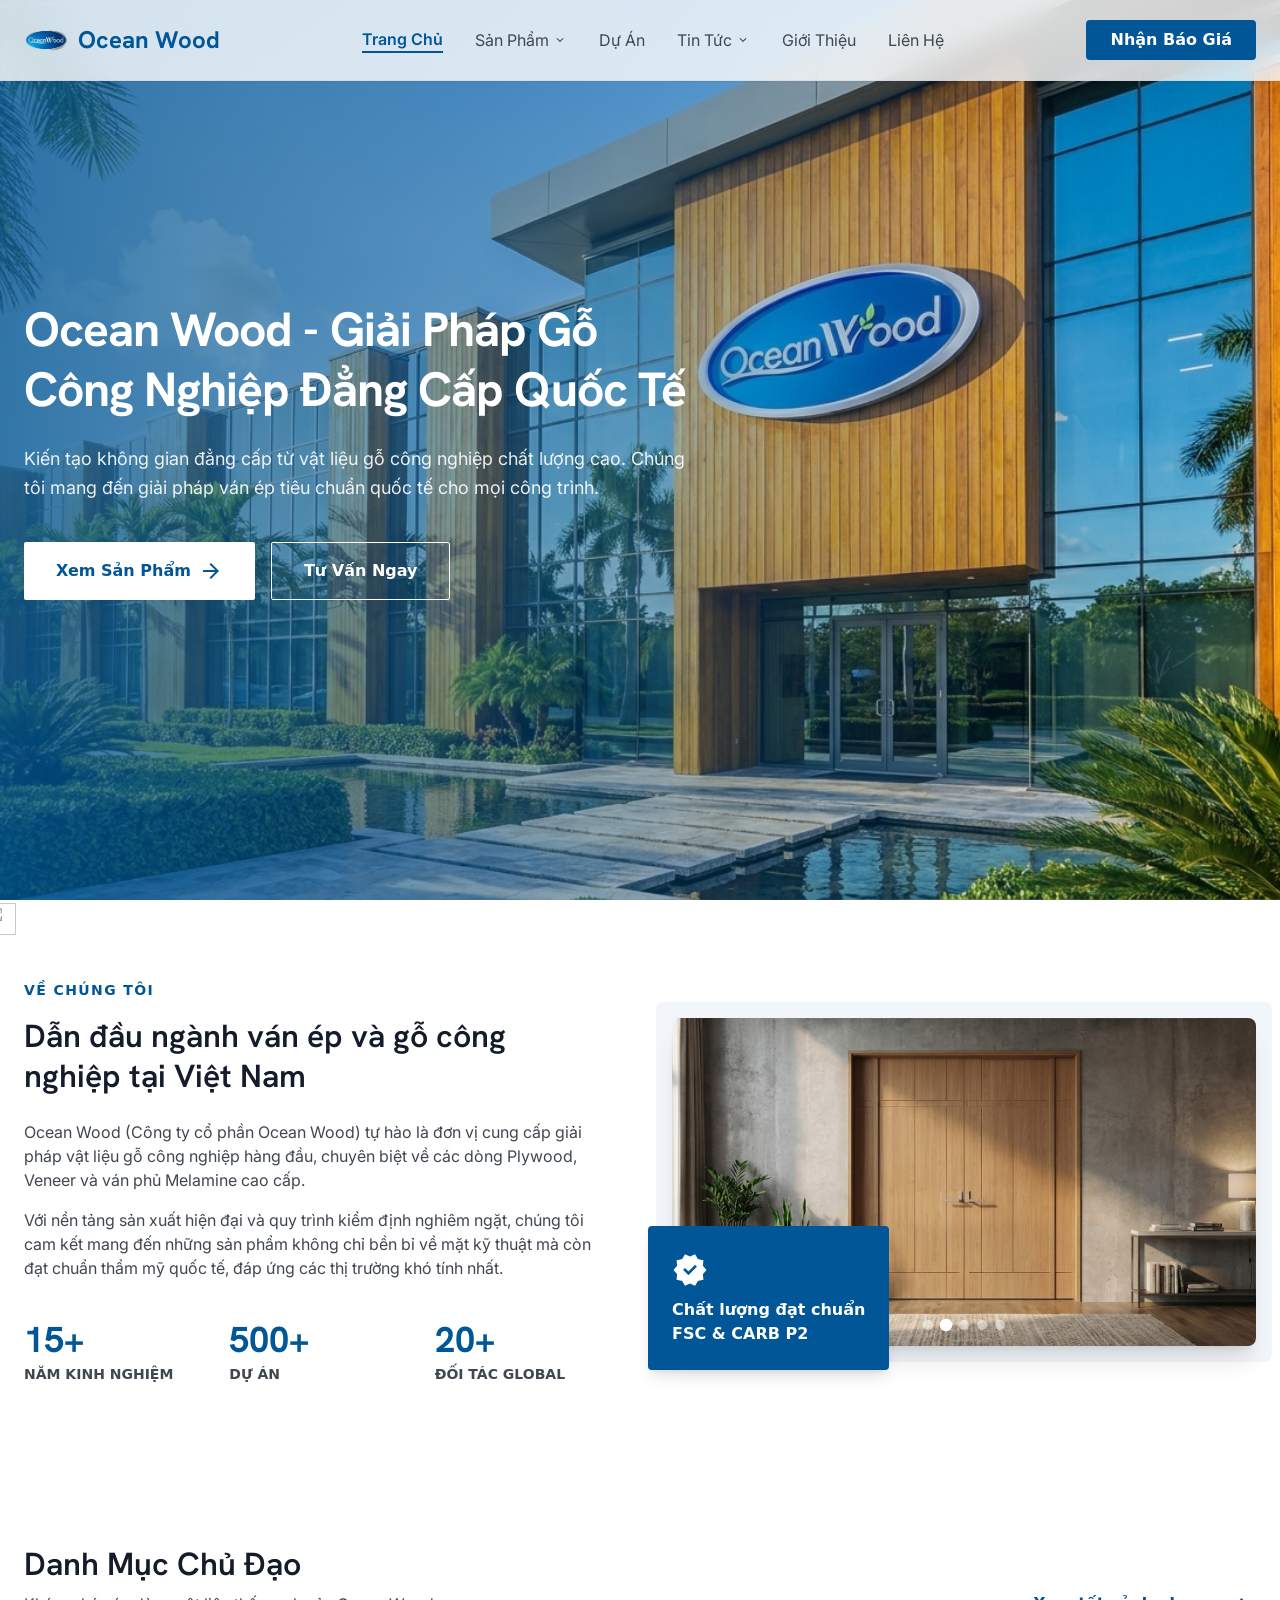
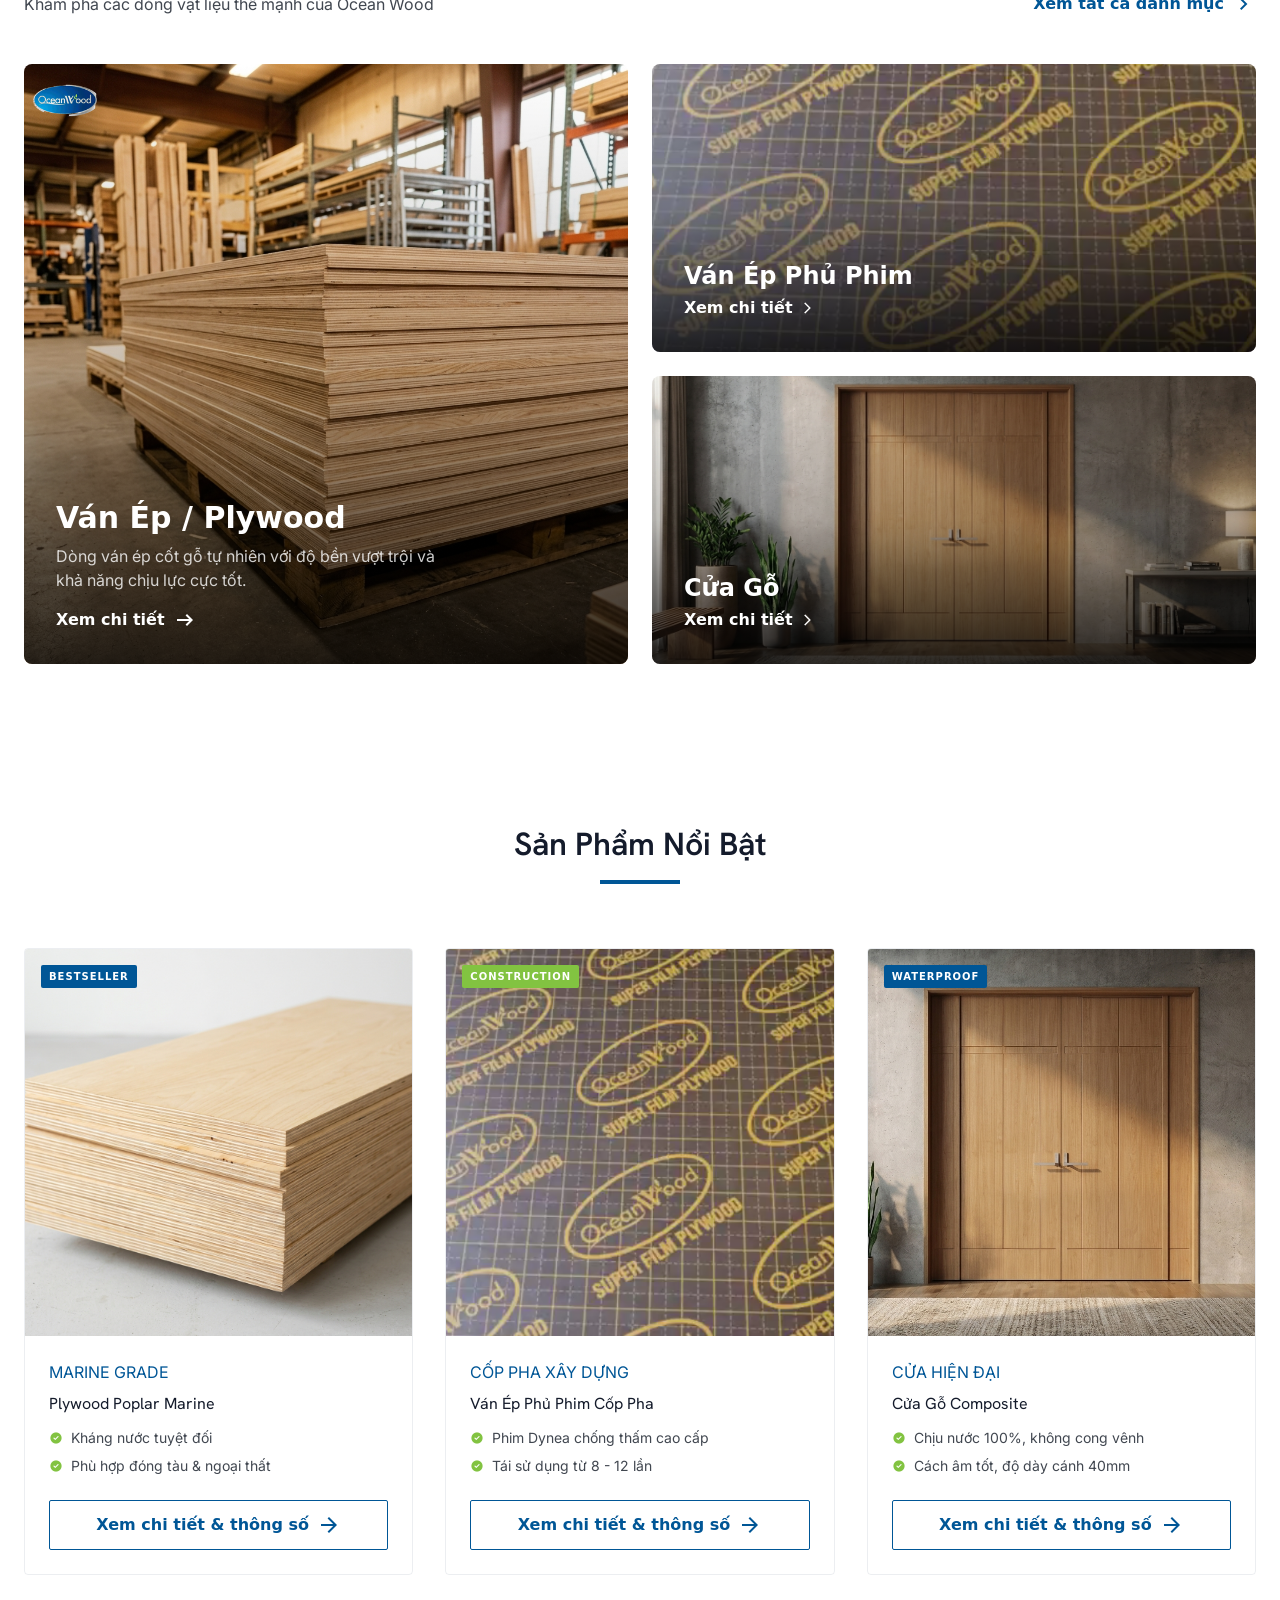
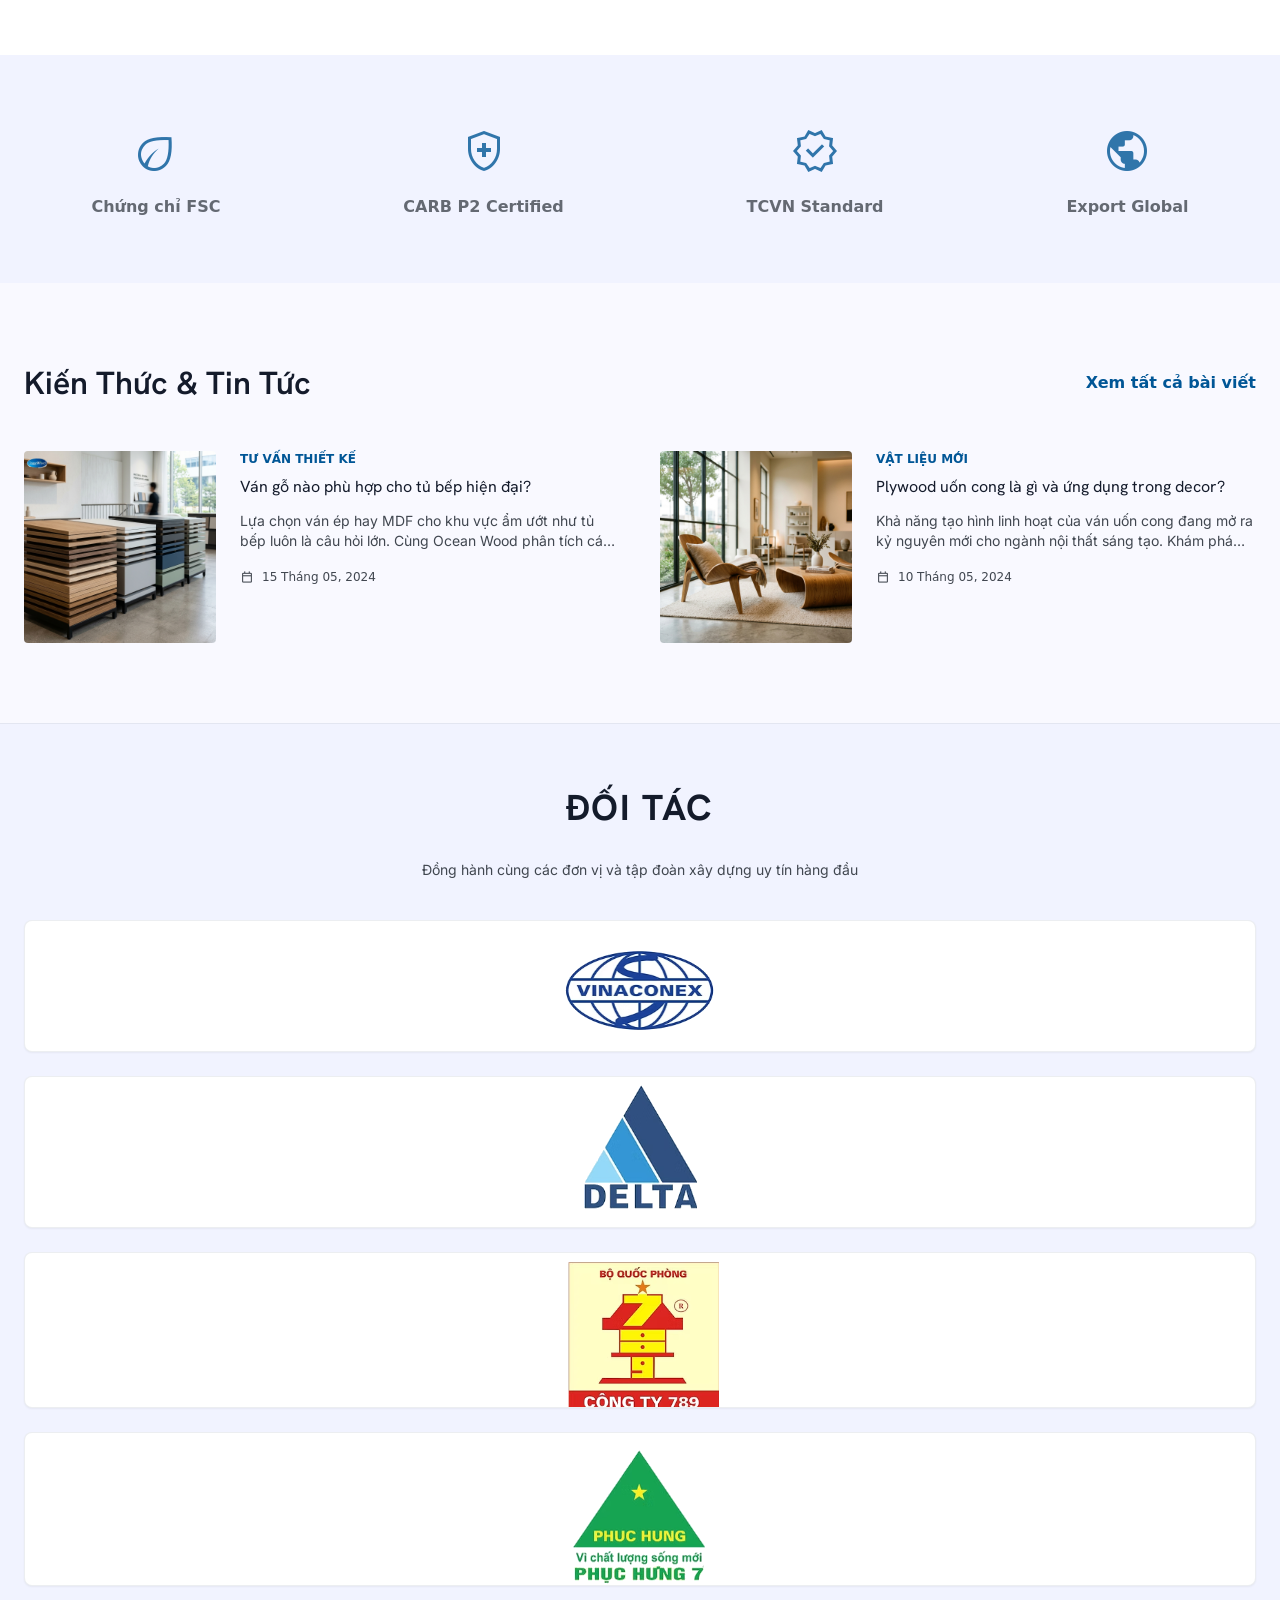
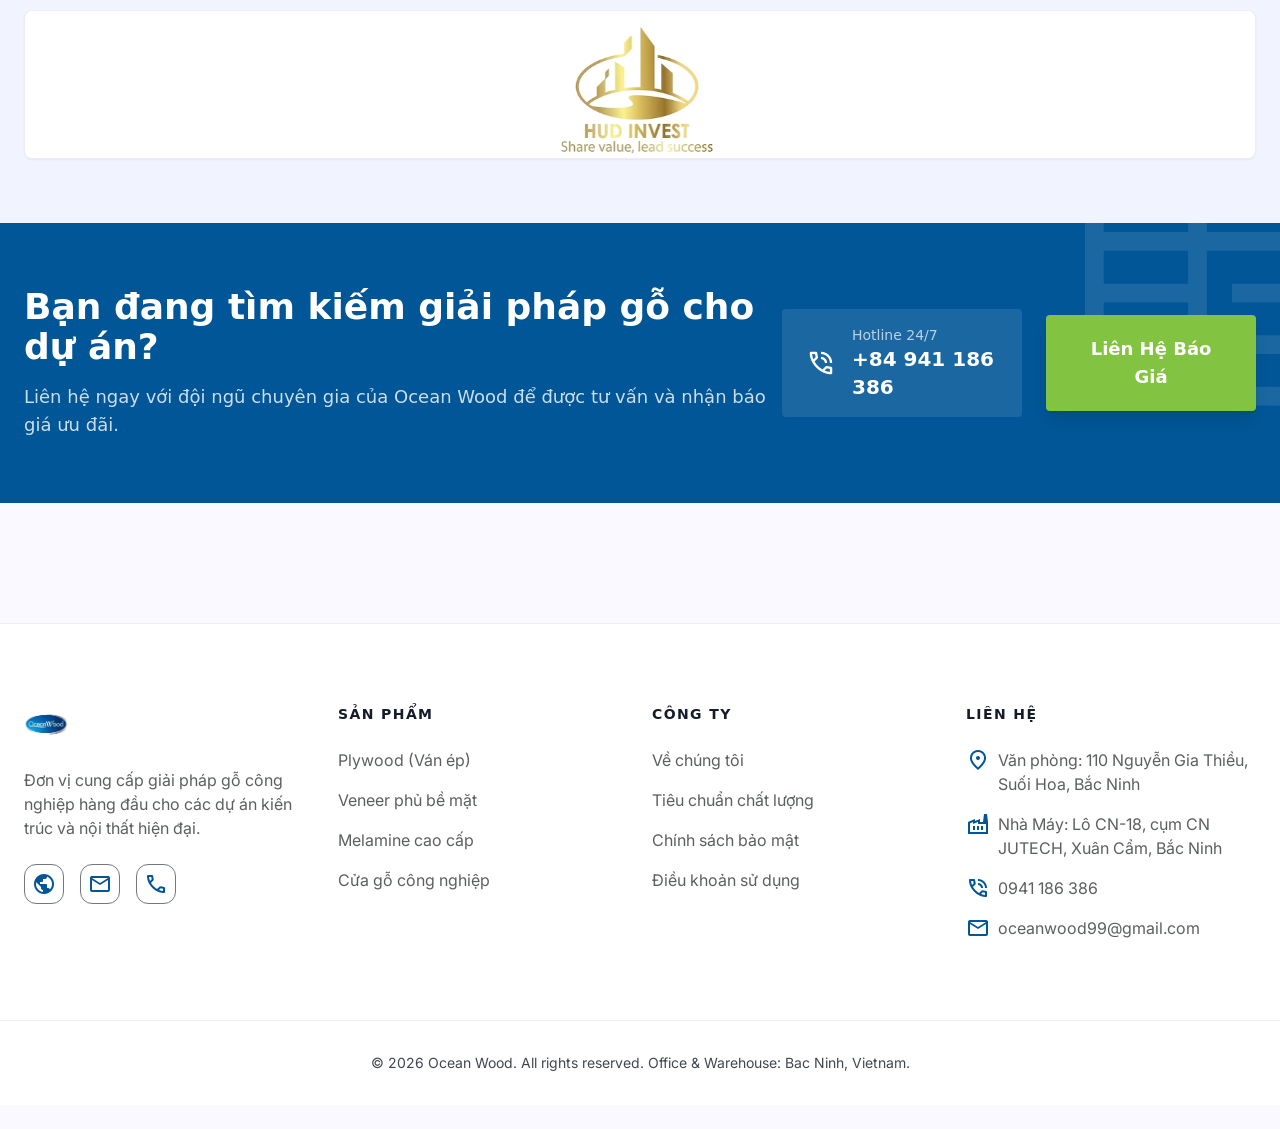
==== commit 5617d42a: "Add Partners section with 5 major construction enterprise logos to Homepage and Projects page" ====
--- a/index.html
+++ b/index.html
@@ -1096,14 +1096,14 @@
         </div>
         <div class="hidden md:flex items-center gap-8" bis_skin_checked="1">
             <a id="nav-home" href="index.html" class="font-body-md text-body-md text-primary dark:text-primary-fixed font-semibold border-b-2 border-primary">Trang Chủ</a>
-            <div class="group relative" bis_skin_checked="1">
+            <div class="group" bis_skin_checked="1">
                 <a class="nav-link font-body-md text-body-md text-on-surface-variant dark:text-on-tertiary-container hover:text-primary transition-colors flex items-center gap-1 py-6" id="nav-products" href="san-pham.html">
                     Sản Phẩm
                     <span class="material-symbols-outlined text-sm transition-transform group-hover:rotate-180">keyboard_arrow_down</span>
                 </a>
                 <!-- Mega Menu -->
-                <div class="absolute left-1/2 -translate-x-1/2 top-full w-[90vw] max-w-container-max bg-surface-white shadow-xl border border-outline-variant/30 rounded-xl p-8 opacity-0 invisible group-hover:opacity-100 group-hover:visible transition-all duration-300 z-50" bis_skin_checked="1">
-                    <div id="mega-menu-grid" class="grid gap-8 text-left" style="grid-template-columns: repeat(7, minmax(0px, 1fr));" bis_skin_checked="1">
+                <div class="absolute left-1/2 -translate-x-1/2 top-full w-[94vw] max-w-[1360px] bg-surface-white shadow-xl border border-outline-variant/30 rounded-xl p-6 lg:p-8 opacity-0 invisible group-hover:opacity-100 group-hover:visible transition-all duration-300 z-50 before:content-[''] before:absolute before:-top-6 before:left-0 before:w-full before:h-6" bis_skin_checked="1">
+                    <div id="mega-menu-grid" class="grid gap-4 lg:gap-6 text-left" style="grid-template-columns: repeat(7, minmax(0px, 1fr));" bis_skin_checked="1">
                     <div class="flex flex-col gap-4" data-group-id="1" bis_skin_checked="1">
                         <div class="aspect-video rounded-lg overflow-hidden relative bg-gray-100" bis_skin_checked="1">
                             <img src="images/menu_plywood.png" alt="Ván Ép / Plywood" class="w-full h-full object-cover">
@@ -1506,6 +1506,39 @@
 </div>
 </div>
 </section>
+
+<!-- Partners Section -->
+<section id="doi-tac" class="py-16 bg-surface-container-low border-t border-outline-variant/30 admin-relative-block">
+    <div class="max-w-container-max mx-auto px-gutter text-center" bis_skin_checked="1">
+        <div class="mb-10" bis_skin_checked="1">
+            <h2 class="font-display-lg text-3xl md:text-4xl font-bold tracking-wider text-on-surface uppercase mb-3">
+                ĐỐI TÁC
+            </h2>
+            <div class="w-16 h-1 bg-yellow-400 mx-auto rounded-full mb-4" bis_skin_checked="1"></div>
+            <p class="text-on-surface-variant font-body-md text-sm md:text-base max-w-2xl mx-auto">
+                Đồng hành cùng các đơn vị và tập đoàn xây dựng uy tín hàng đầu
+            </p>
+        </div>
+        <div class="grid grid-cols-2 sm:grid-cols-3 lg:grid-cols-5 gap-6 items-center" bis_skin_checked="1">
+            <div class="bg-surface-white rounded-xl p-4 sm:p-6 h-32 md:h-36 flex items-center justify-center border border-outline-variant/30 shadow-sm hover:shadow-md hover:border-primary/40 hover:-translate-y-1 transition-all duration-300 group cursor-pointer" bis_skin_checked="1">
+                <img src="images/partner_vinaconex.png" alt="Vinaconex" class="max-h-20 max-w-full object-contain group-hover:scale-105 transition-transform duration-300">
+            </div>
+            <div class="bg-surface-white rounded-xl p-4 sm:p-6 h-32 md:h-36 flex items-center justify-center border border-outline-variant/30 shadow-sm hover:shadow-md hover:border-primary/40 hover:-translate-y-1 transition-all duration-300 group cursor-pointer" bis_skin_checked="1">
+                <img src="images/partner_delta.png" alt="Delta Group" class="max-h-20 max-w-full object-contain group-hover:scale-105 transition-transform duration-300">
+            </div>
+            <div class="bg-surface-white rounded-xl p-4 sm:p-6 h-32 md:h-36 flex items-center justify-center border border-outline-variant/30 shadow-sm hover:shadow-md hover:border-primary/40 hover:-translate-y-1 transition-all duration-300 group cursor-pointer" bis_skin_checked="1">
+                <img src="images/partner_789.png" alt="Công ty 789 - Bộ Quốc Phòng" class="max-h-20 max-w-full object-contain group-hover:scale-105 transition-transform duration-300">
+            </div>
+            <div class="bg-surface-white rounded-xl p-4 sm:p-6 h-32 md:h-36 flex items-center justify-center border border-outline-variant/30 shadow-sm hover:shadow-md hover:border-primary/40 hover:-translate-y-1 transition-all duration-300 group cursor-pointer" bis_skin_checked="1">
+                <img src="images/partner_phuchung7.png" alt="Phục Hưng 7" class="max-h-20 max-w-full object-contain group-hover:scale-105 transition-transform duration-300">
+            </div>
+            <div class="bg-surface-white rounded-xl p-4 sm:p-6 h-32 md:h-36 flex items-center justify-center border border-outline-variant/30 shadow-sm hover:shadow-md hover:border-primary/40 hover:-translate-y-1 transition-all duration-300 group cursor-pointer col-span-2 sm:col-span-1 max-w-[240px] sm:max-w-none mx-auto w-full" bis_skin_checked="1">
+                <img src="images/partner_hud.png" alt="HUD Invest" class="max-h-20 max-w-full object-contain group-hover:scale-105 transition-transform duration-300">
+            </div>
+        </div>
+    </div>
+</section>
+
 <!-- Contact CTA Banner -->
 <section class="py-16 bg-primary text-white overflow-hidden relative admin-relative-block">
 <div class="absolute right-0 top-0 w-1/3 h-full opacity-10 pointer-events-none" bis_skin_checked="1">
